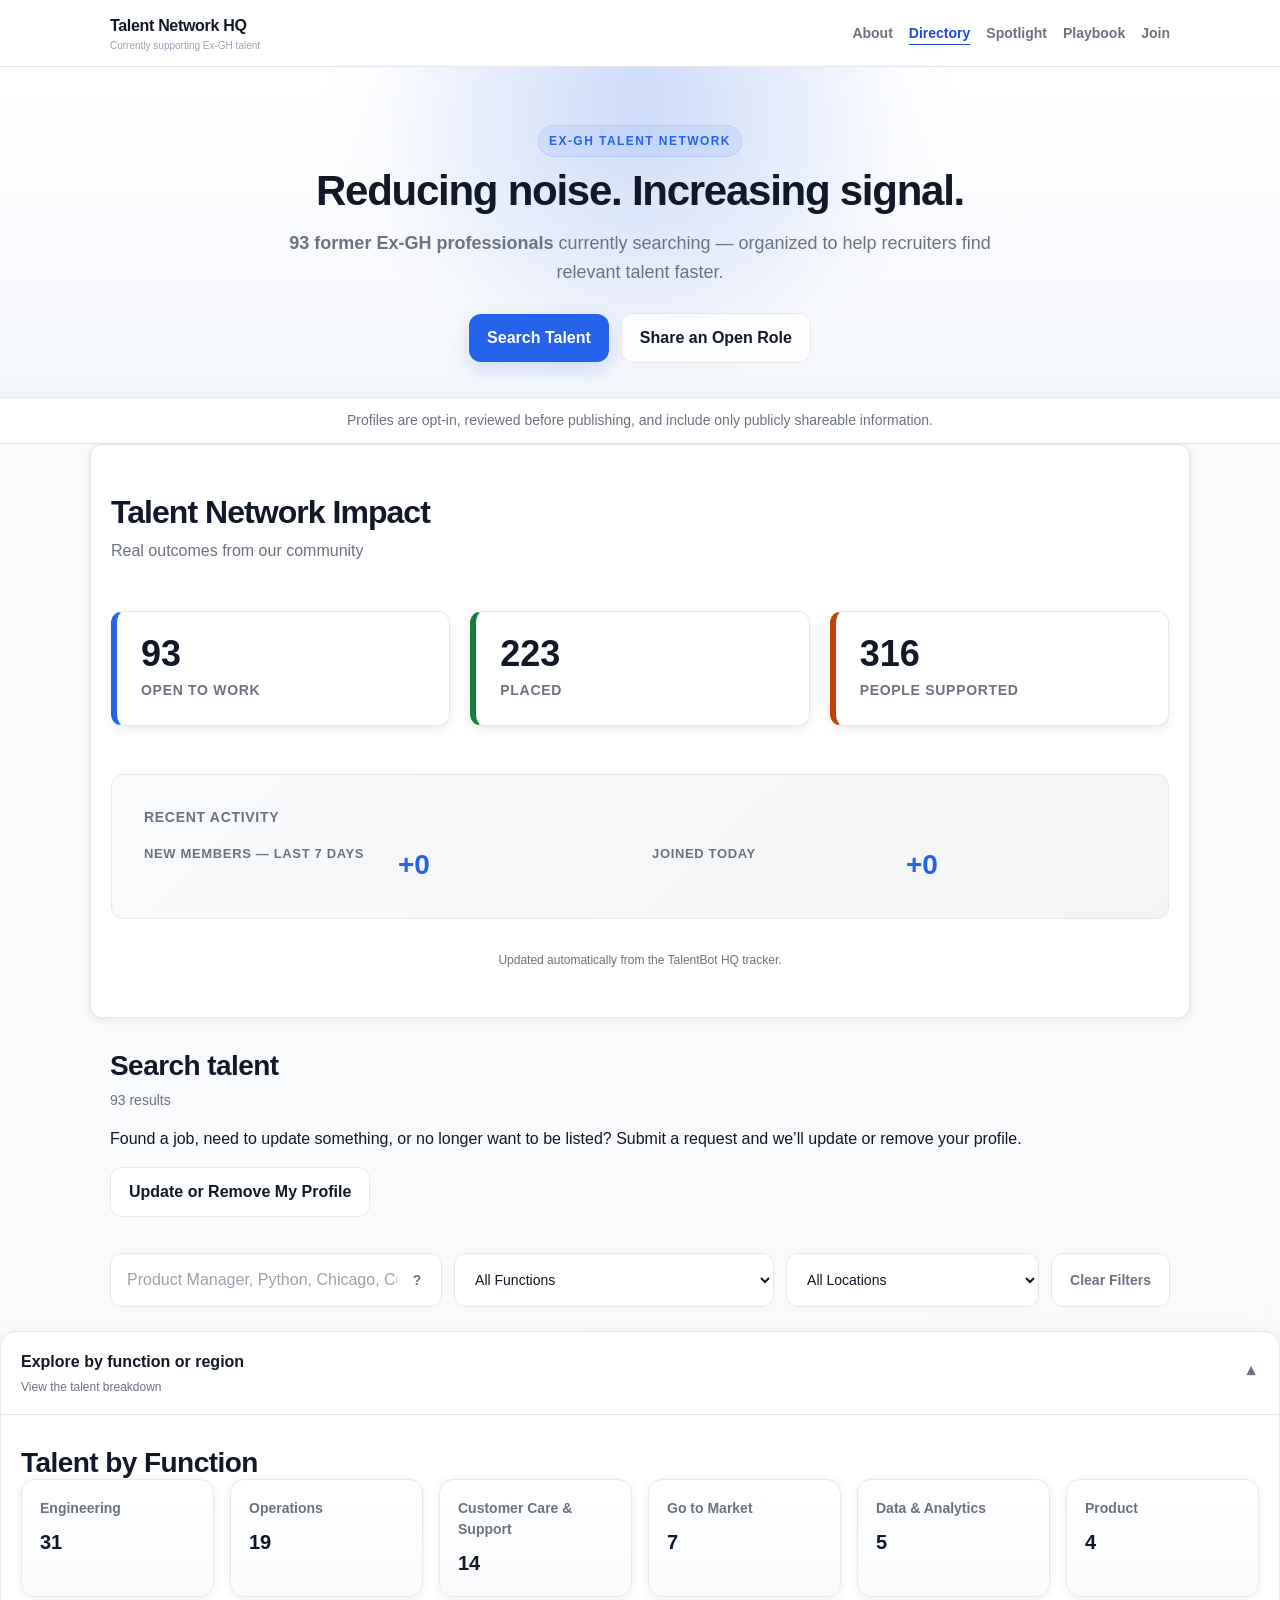
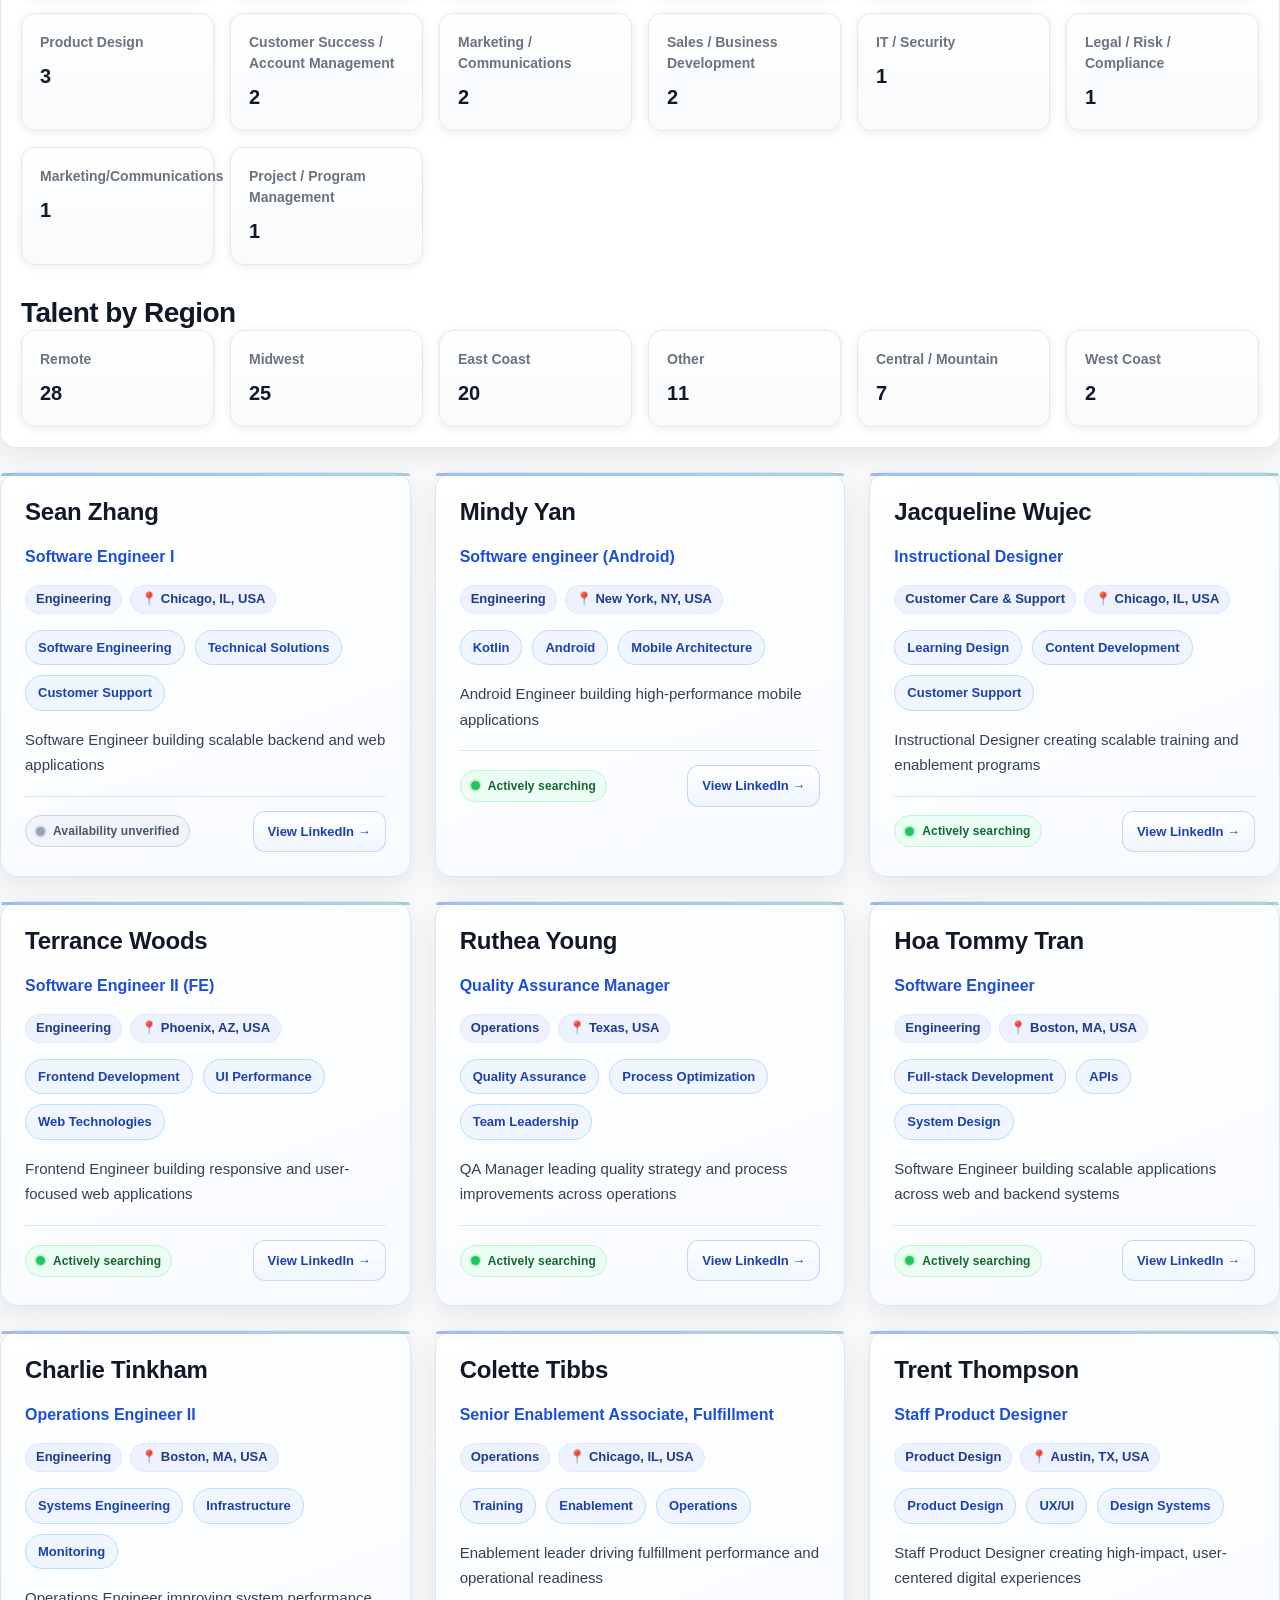
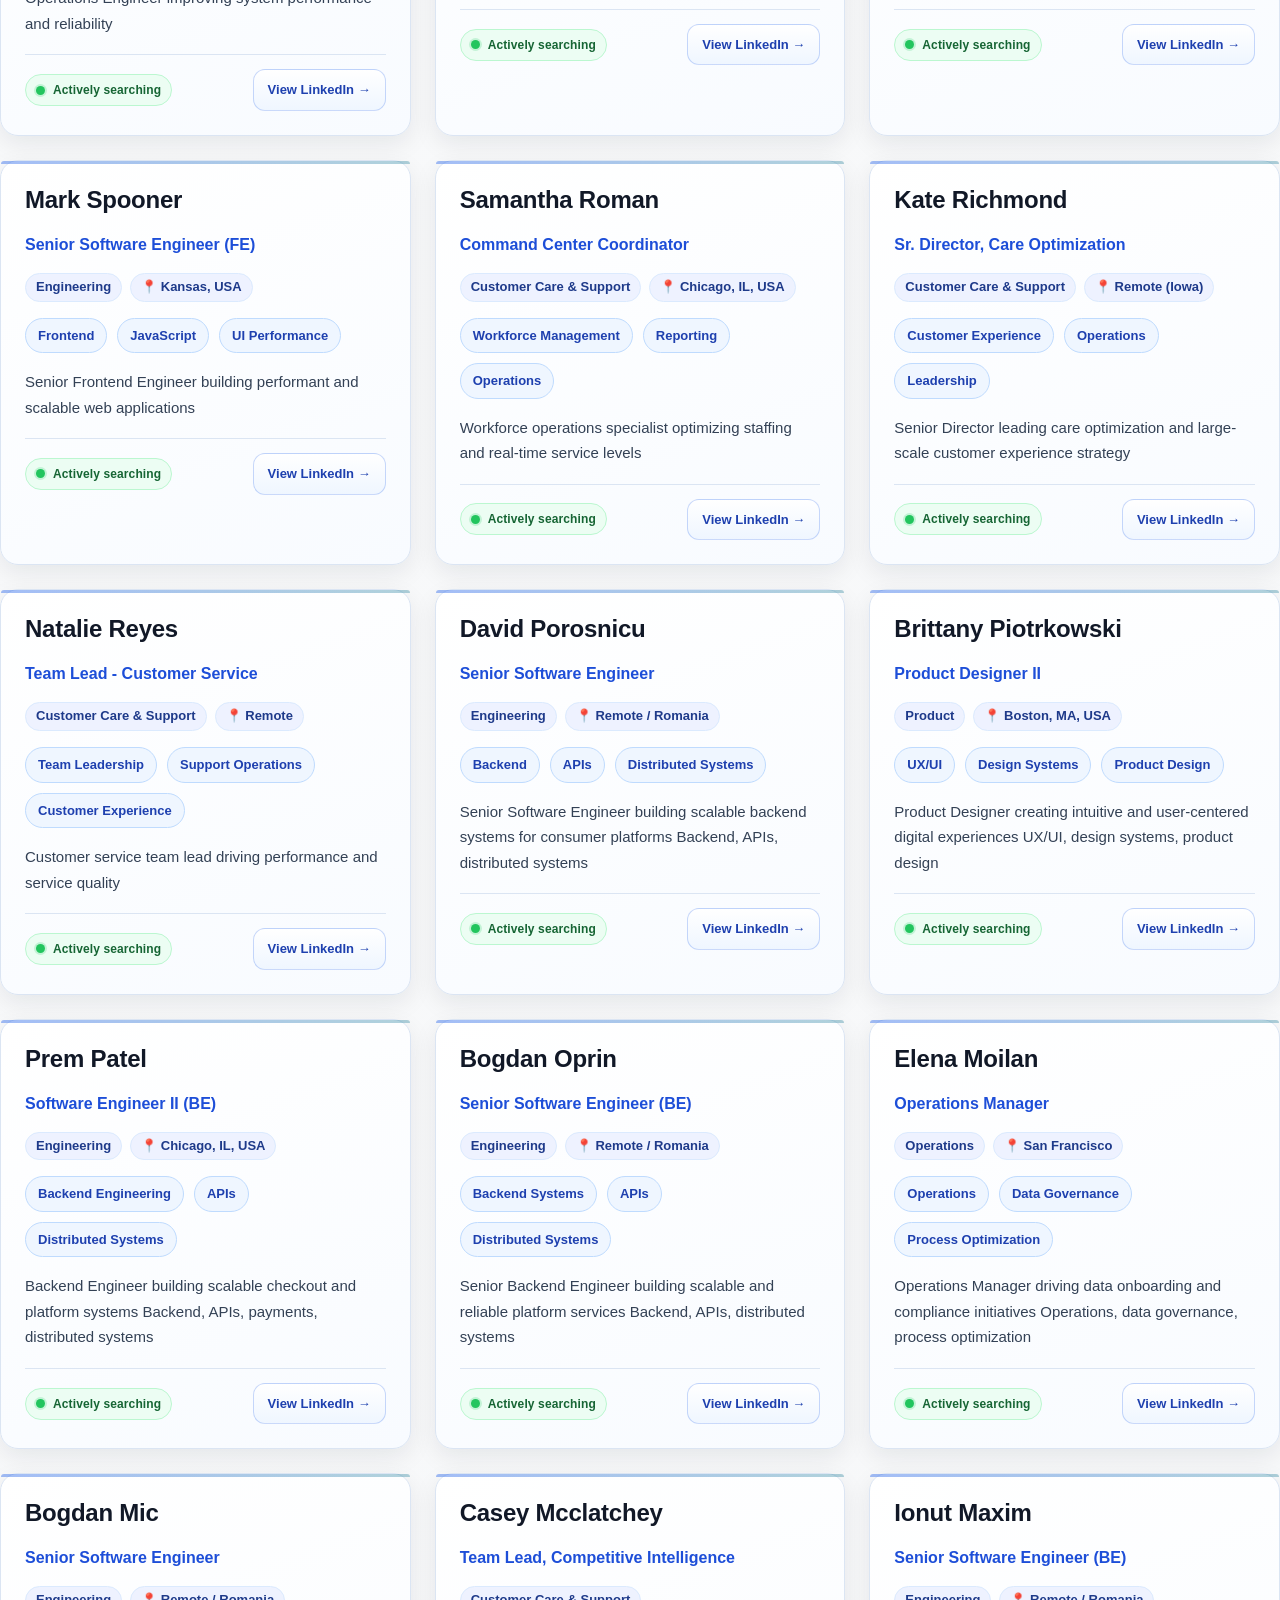
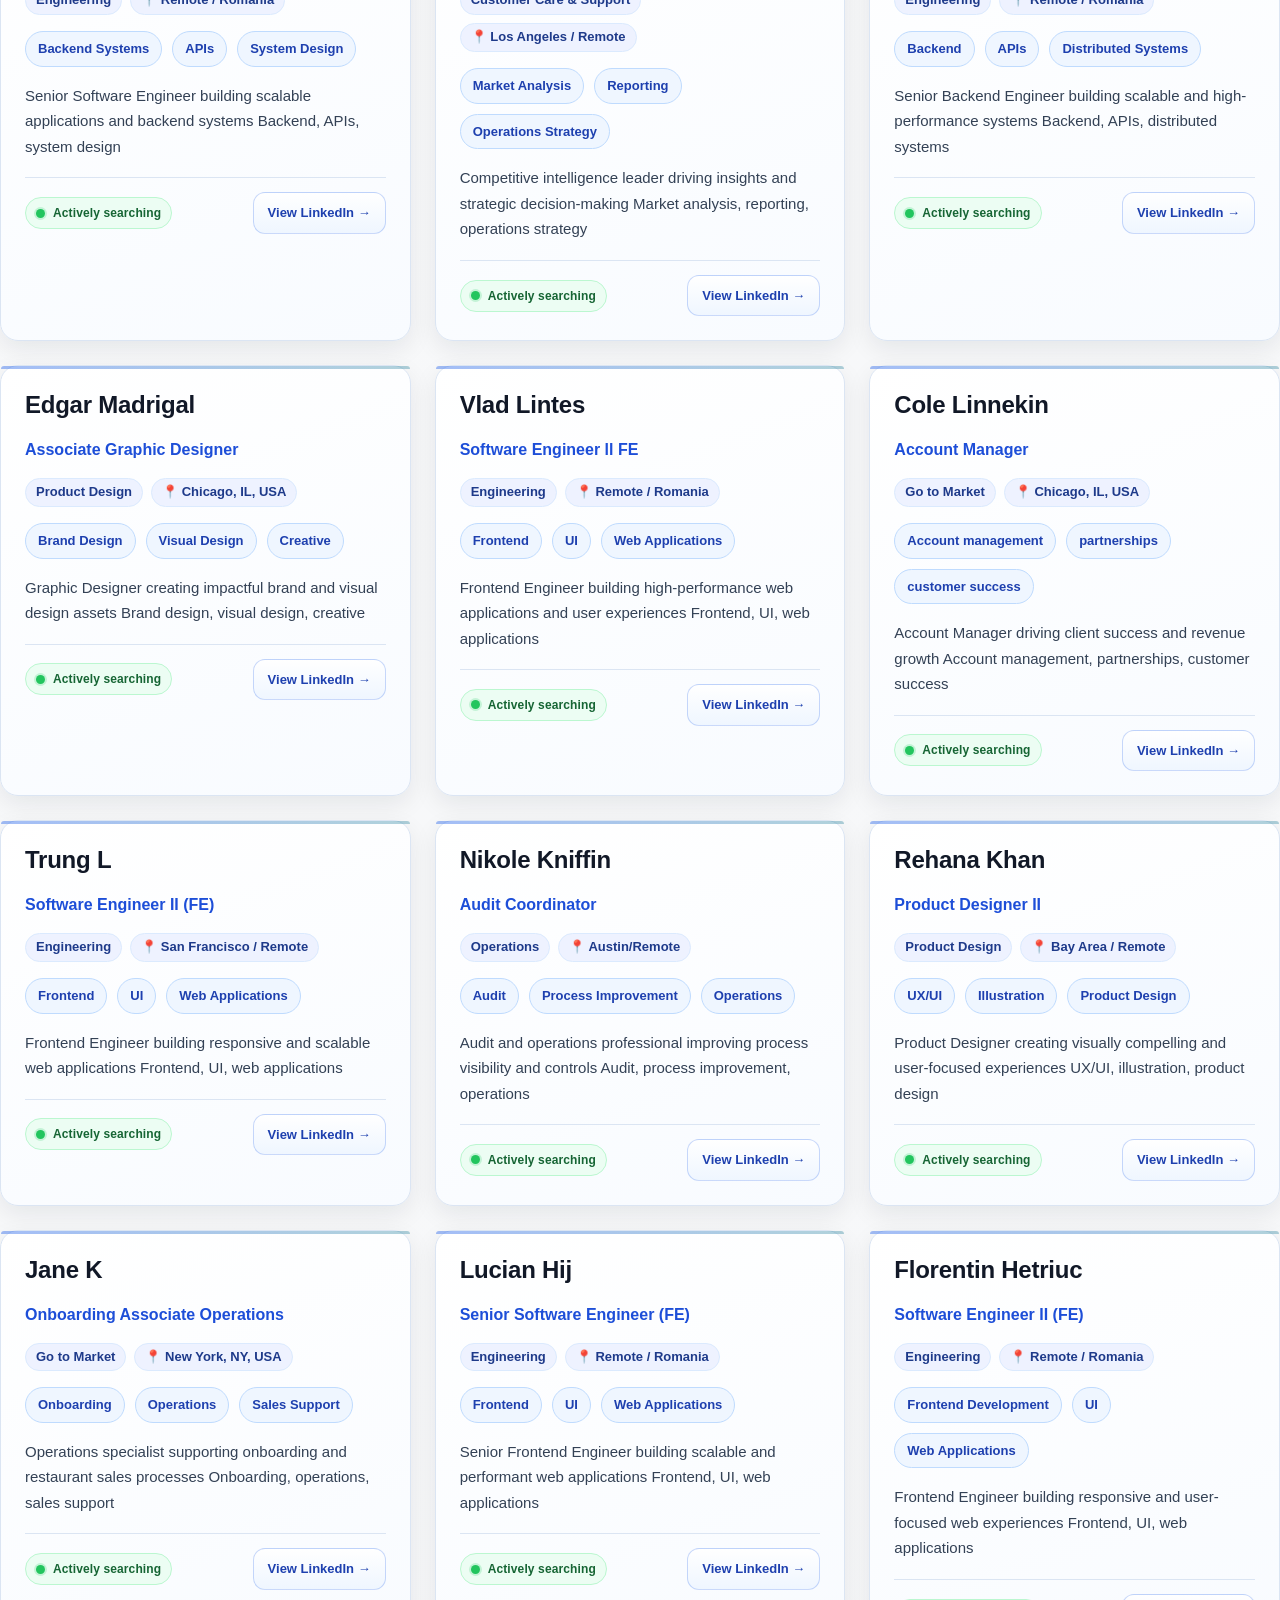
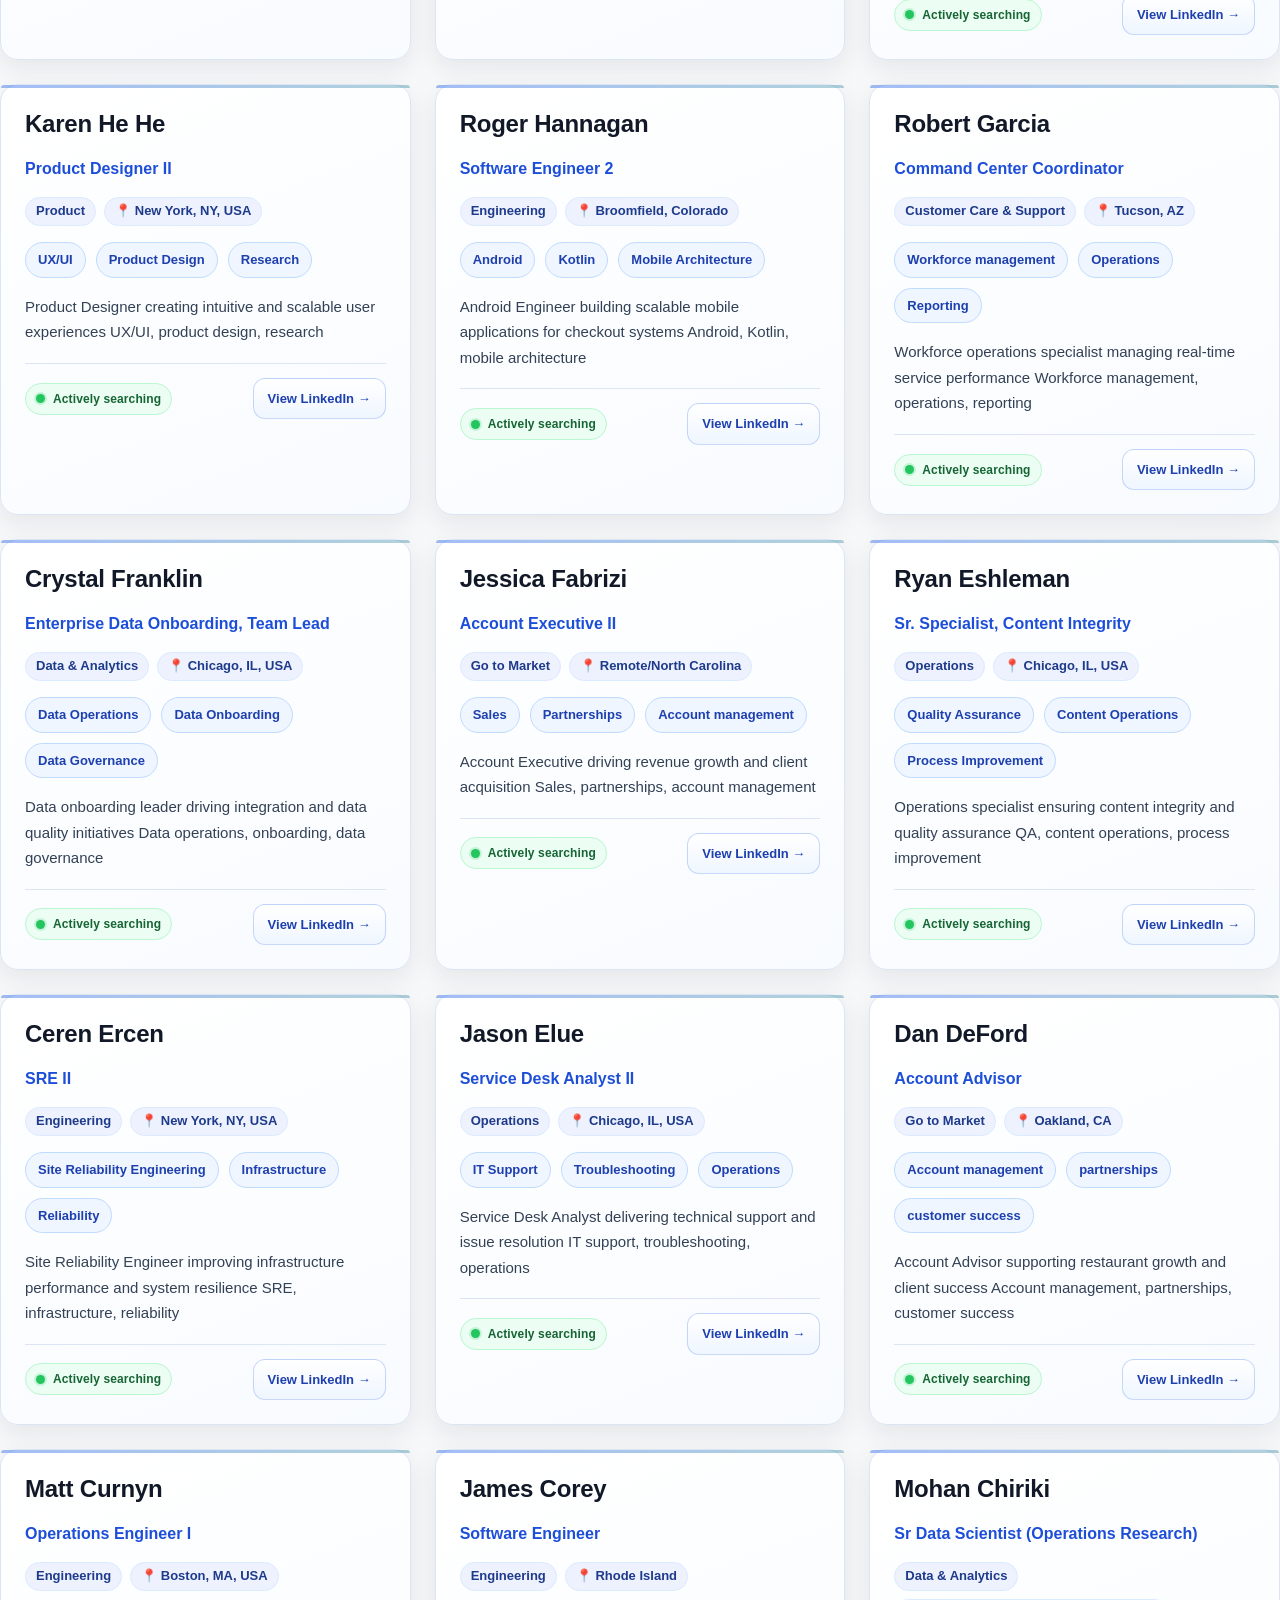
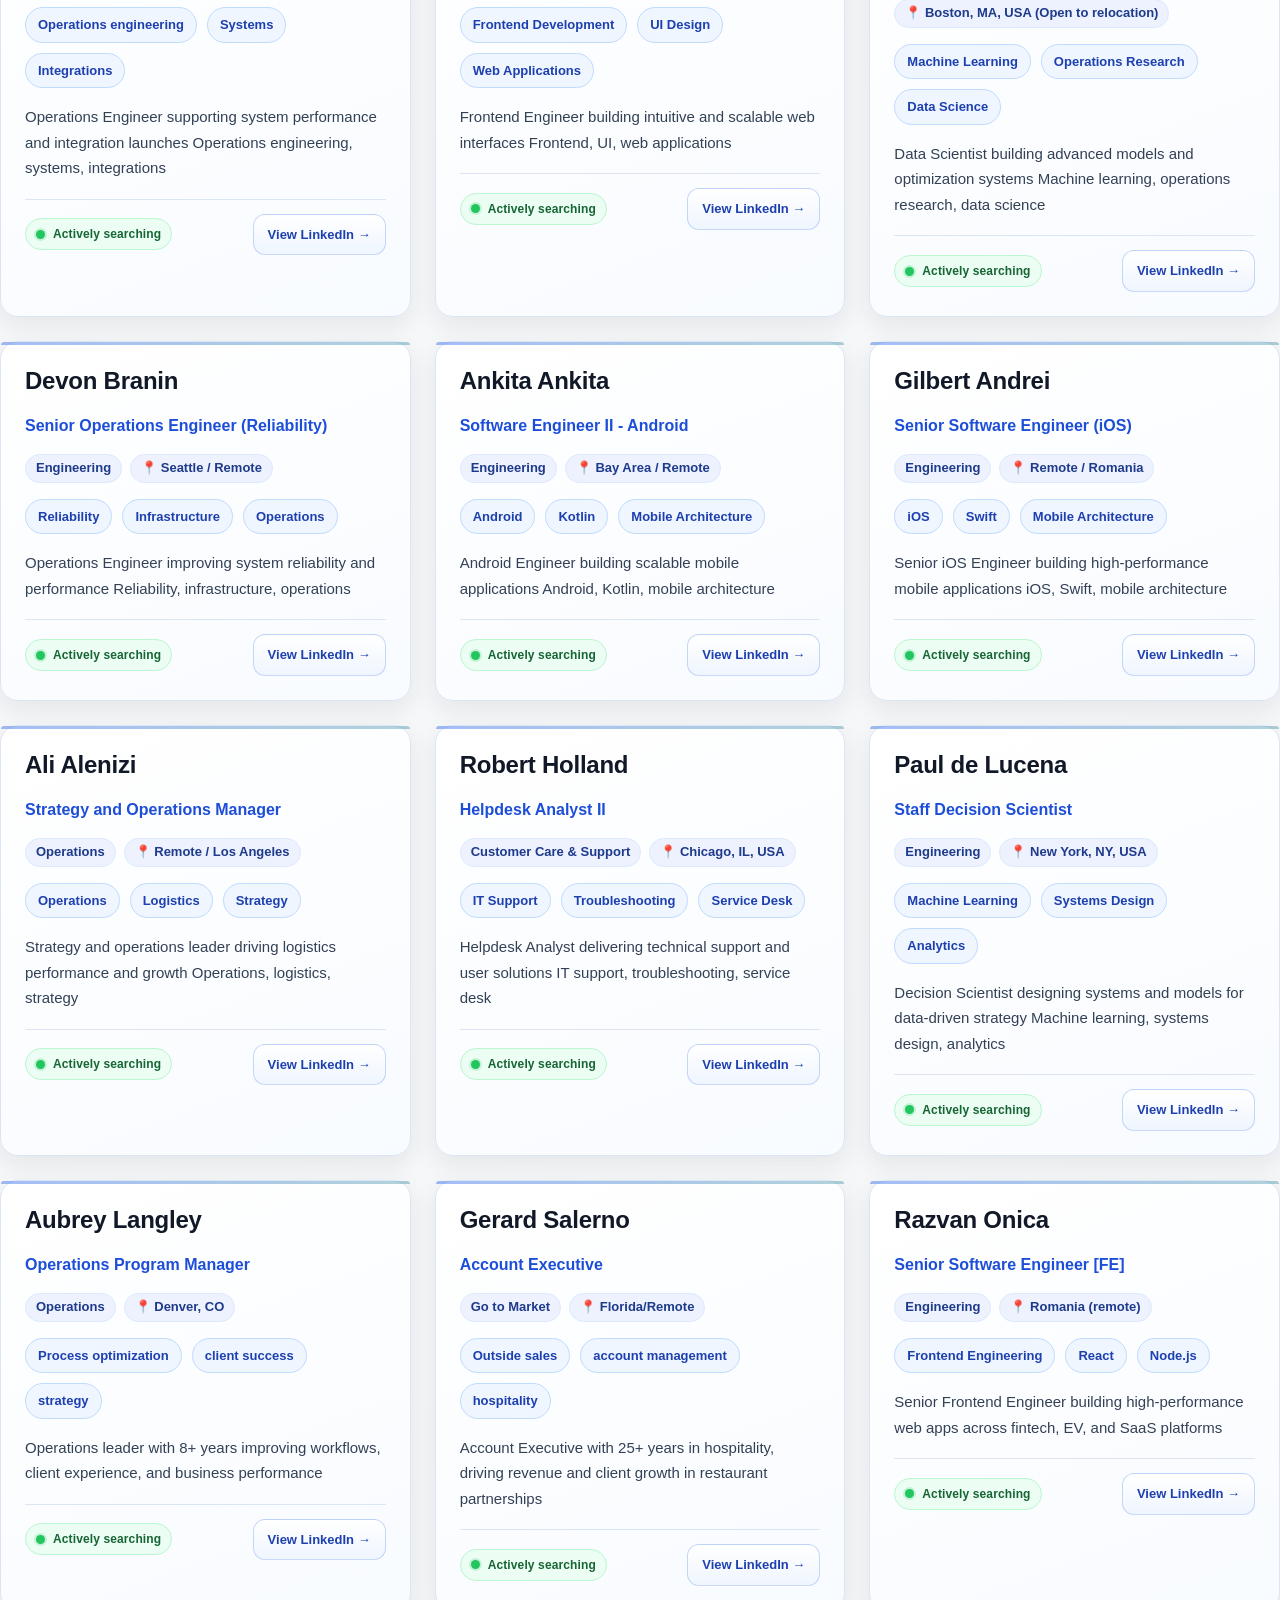
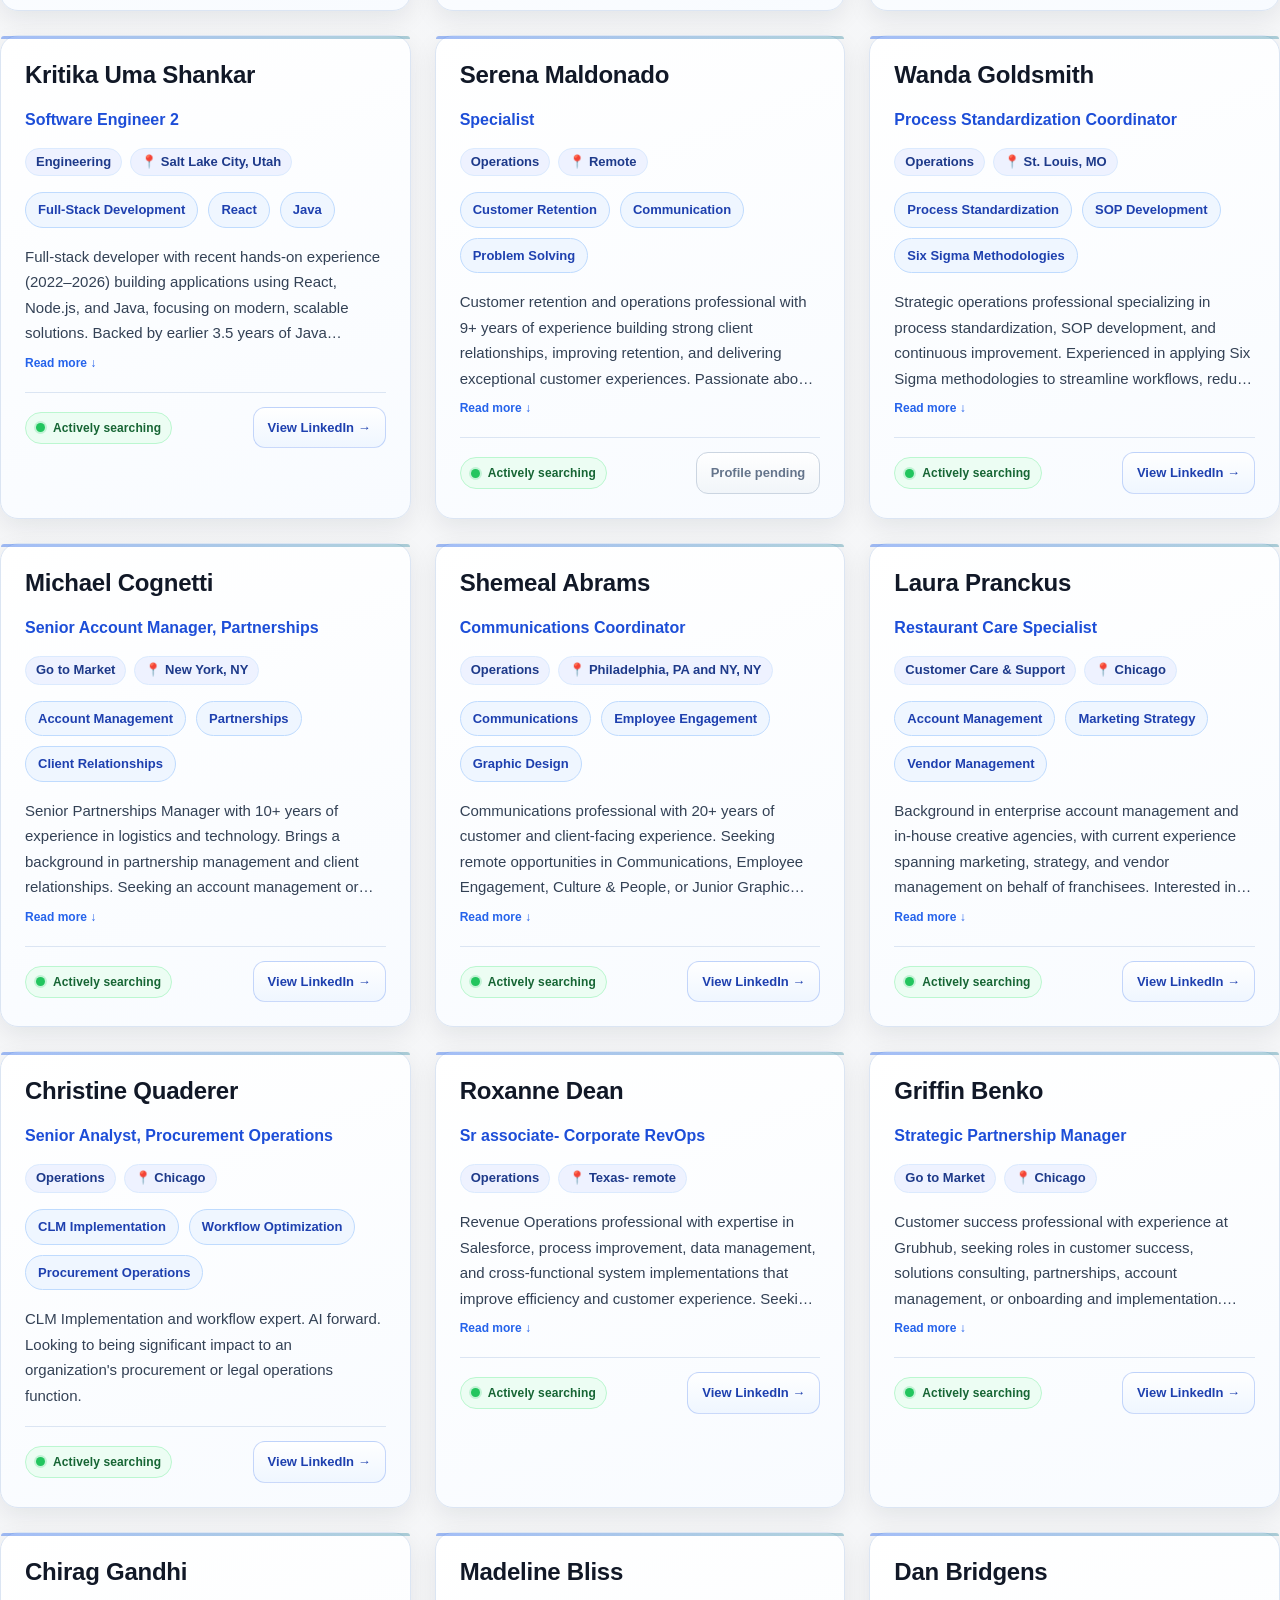
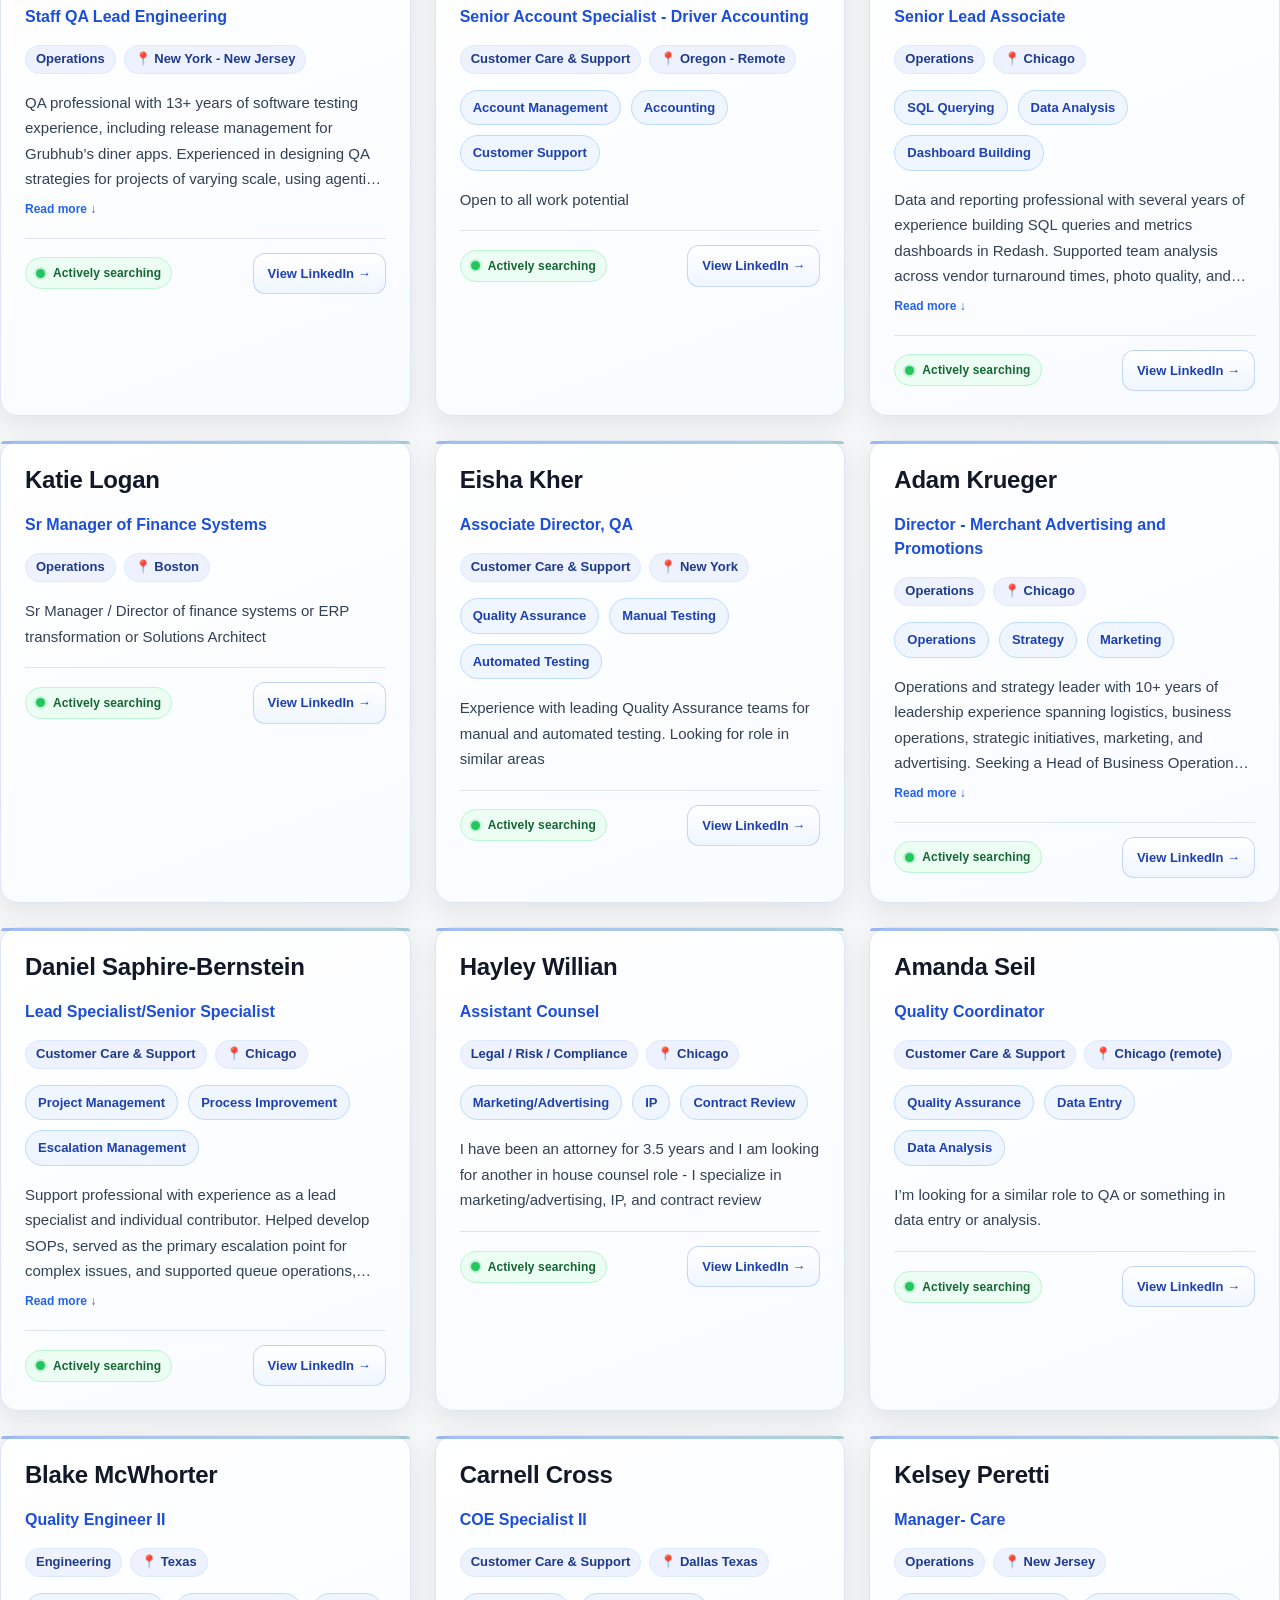
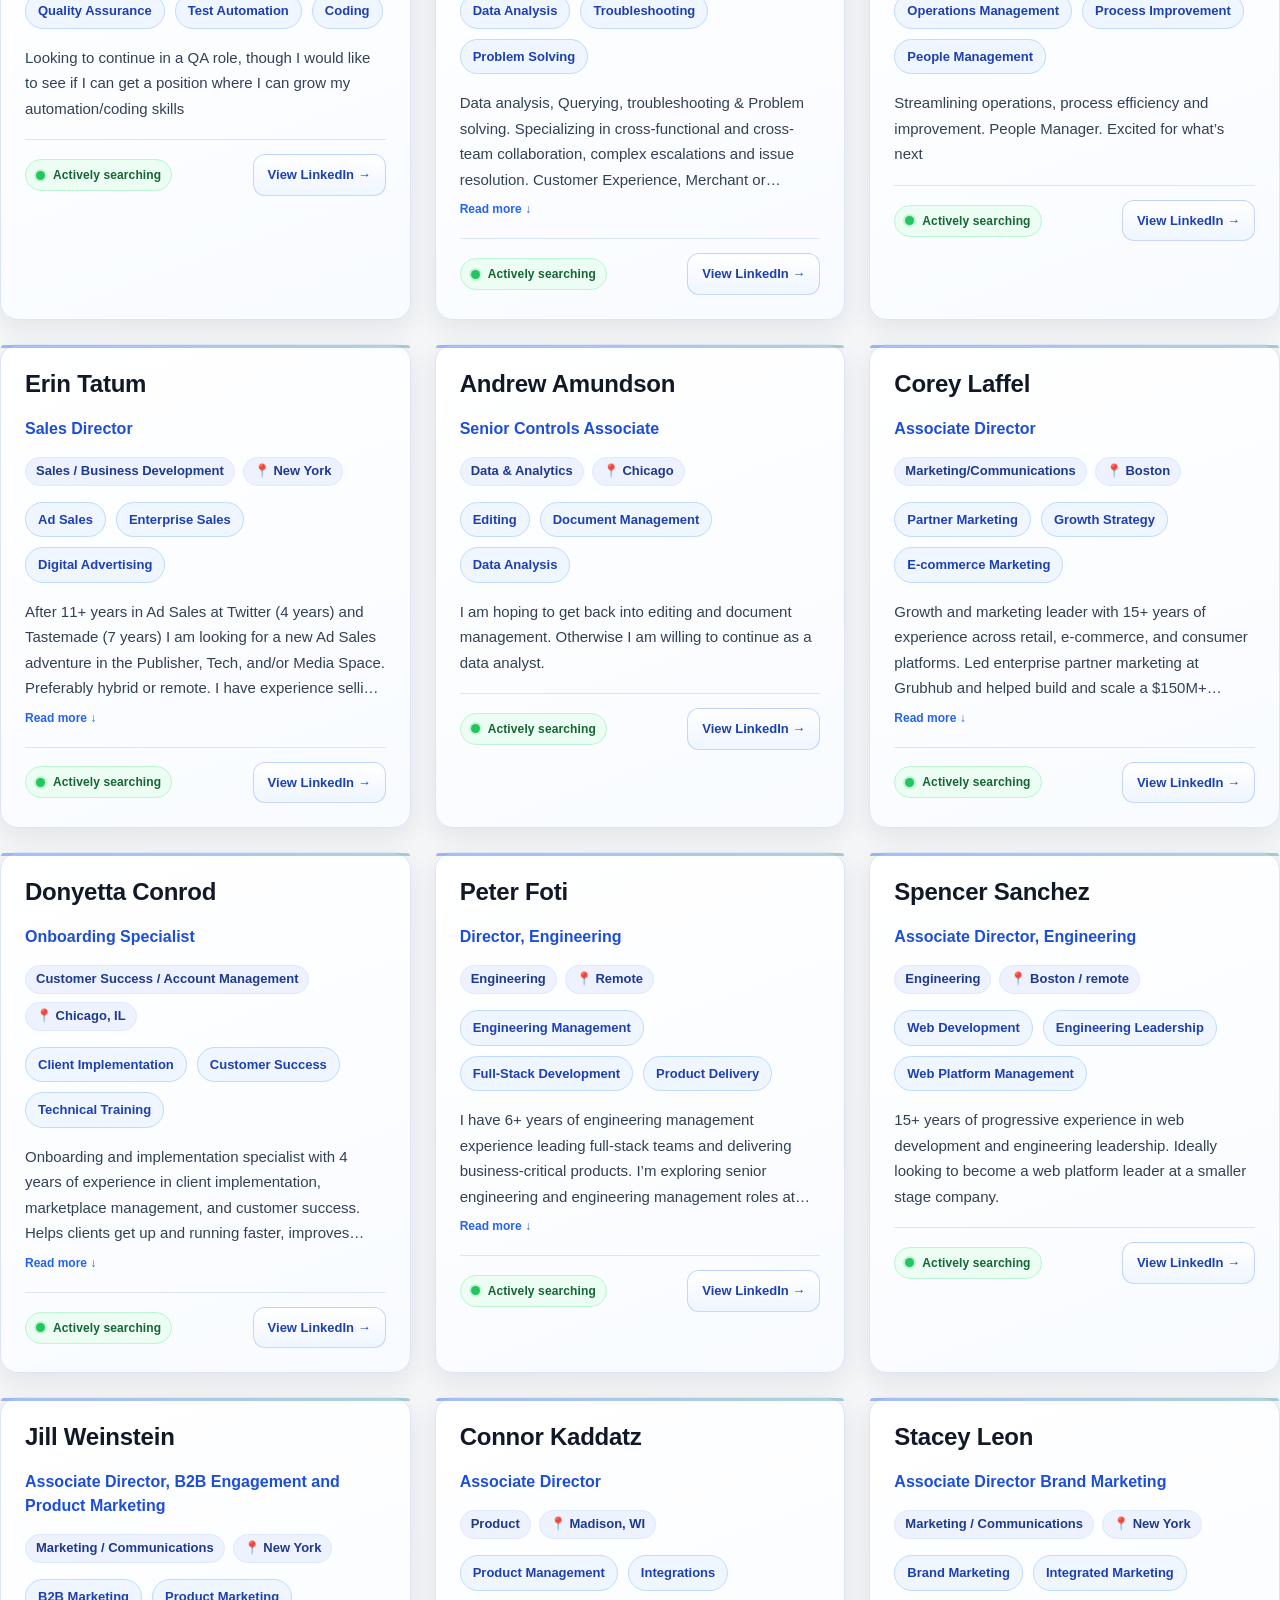
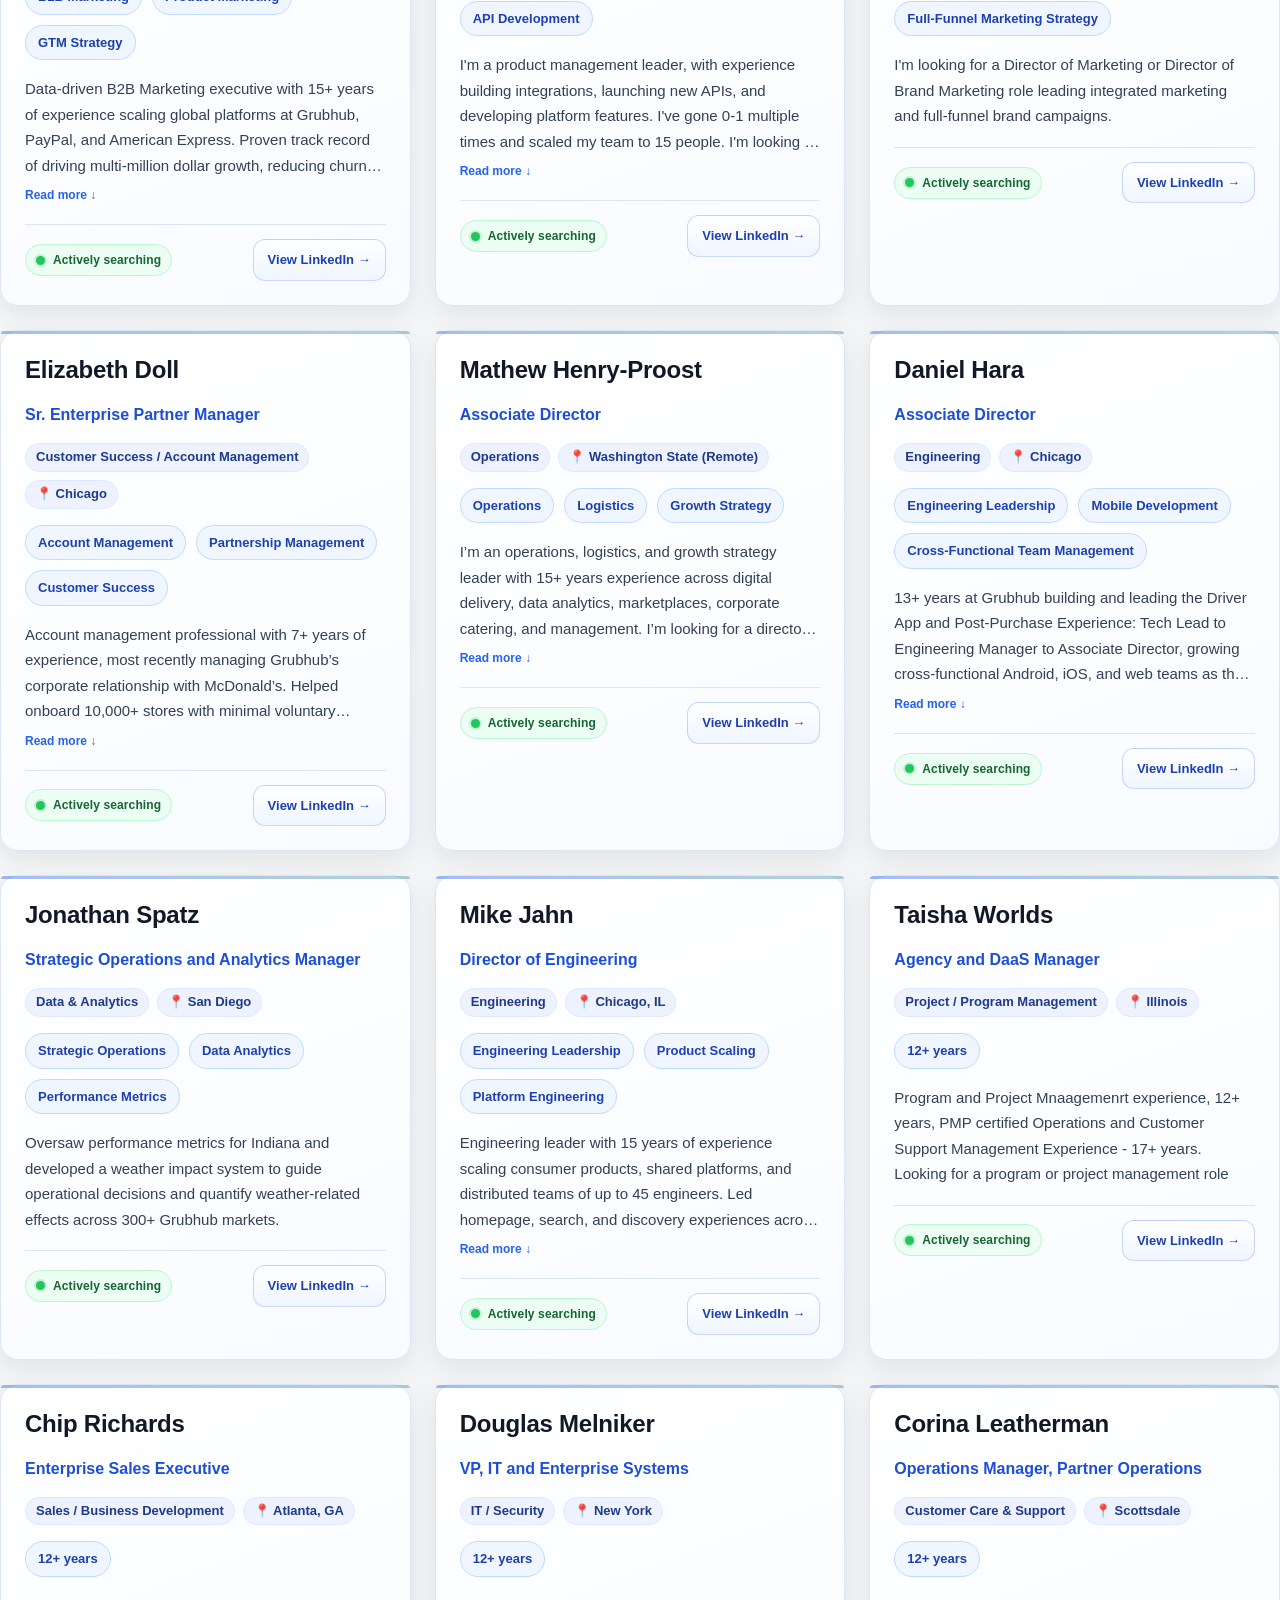
==== index.html @ e2cb3412 "Rename public brand to Talent Network HQ" ====
<!DOCTYPE html>
<html lang="en">
<head>
  <meta charset="UTF-8" />
  <meta name="viewport" content="width=device-width, initial-scale=1.0" />

  <title>Talent Network HQ</title>

  <meta
    name="description"
    content="Search former Ex-GH professionals by role, function, location, and skills."
  />

  <link rel="stylesheet" href="style.css?v=directory-cards-1" />
</head>

<body>

  <!-- =====================
       NAVIGATION
  ====================== -->

  <nav class="site-nav" aria-label="Main navigation">
    <div class="site-nav-inner">
      <div class="nav-brand"><a href="index.html">Talent Network HQ</a><span class="nav-brand-subtext">Currently supporting Ex-GH talent</span></div>
      <div class="nav-links">
        <a href="about.html">About</a>
        <a href="index.html" aria-current="page">Directory</a>
        <a href="resources.html">Spotlight</a>
        <a href="layoff-guide.html">Playbook</a>
        <a href="https://docs.google.com/forms/d/e/1FAIpQLSehawGkkedBDJJCGhzKEy33epkB2GeRQ7sB8x8fQ-Uz_kxgAQ/viewform" target="_blank" rel="noopener noreferrer">Join</a>
      </div>
    </div>
  </nav>


  <!-- =====================
       HERO
  ====================== -->

  <header class="hero">

    <div class="hero-inner">

      <p class="eyebrow">
        Ex-GH Talent Network
      </p>

      <h1>
        Reducing noise. Increasing signal.
      </h1>

      <p class="hero-subtext">
        <strong id="heroTalentCount">Former Grubhub professionals</strong>
        currently searching — organized to help recruiters find relevant talent faster.
      </p>


      <!-- PRIMARY ACTIONS -->

      <div class="hero-actions hero-actions-primary">

        <a
          class="primary-btn"
          href="#directory-section"
        >
          Search Talent
        </a>

        <a
          class="secondary-btn hero-recruiter-btn"
          href="https://docs.google.com/forms/d/e/1FAIpQLSe-eIZp1WChWPYzT8cNPWULgSP6v_pSVkYao0XEzlPqFyXDtA/viewform?usp=header"
          target="_blank"
          rel="noopener noreferrer"
        >
          Share an Open Role
        </a>

      </div>

    </div>

  </header>


  <!-- =====================
       SITE NOTE
  ====================== -->

  <section class="site-note">
    <div class="site-note-inner">

      <p>
        Profiles are opt-in, reviewed before publishing, and include only publicly shareable information.
      </p>

    </div>
  </section>


  <main class="page">


    <!-- =====================
         TALENT NETWORK IMPACT WIDGET
    ====================== -->

    <section
      id="talent-impact-widget"
      class="talent-impact-section"
      aria-label="Talent Network Impact"
      aria-live="polite"
      aria-busy="true"
    ></section>


    <!-- =====================
         DIRECTORY CONTROLS
    ====================== -->

    <section
      class="controls-section"
      id="directory-section"
    >

      <div class="section-header">

        <div class="section-header-left">
          <h2>
            Search talent
          </h2>
          <p
            id="resultsCount"
            class="results-count"
          >
            0 results
          </p>
        </div>

      </div>

      <div class="directory-profile-actions">
        <p>
          Found a job, need to update something, or no longer want to be listed?
          Submit a request and we’ll update or remove your profile.
        </p>
        <a
          class="secondary-btn"
          href="https://docs.google.com/forms/d/e/1FAIpQLSePvYi72JFg37T6nQti-sC3dTTAOES2TLpDUh2nFLg1DwtGHQ/viewform"
          target="_blank"
          rel="noopener noreferrer"
        >
          Update or Remove My Profile
        </a>
      </div>

      <!-- ACTIVE FILTERS BREADCRUMB -->
      <div
        id="filterBreadcrumb"
        class="filter-breadcrumb"
        aria-live="polite"
      ></div>


      <div class="controls">

        <div class="search-wrapper">
          <input
            id="search"
            type="text"
            placeholder="Product Manager, Python, Chicago, Customer Success..."
            aria-label="Search talent directory"
          />
          <button
            class="search-help-btn"
            title="Tips: Search across name, role, function, team, location, and professional skills"
            aria-label="Search tips"
          >
            ?
          </button>
          <div class="search-help-tooltip">
            <strong>Search across:</strong> name, role, function, team, location, and professional skills
          </div>
        </div>


        <select 
          id="functionFilter"
          aria-label="Filter by function"
        >
          <option value="">
            All Functions
          </option>
        </select>


        <select 
          id="locationFilter"
          aria-label="Filter by location"
        >
          <option value="">
            All Locations
          </option>
        </select>

        <button
          id="clearFilters"
          class="clear-btn"
          type="button"
          aria-label="Clear all filters"
        >
          Clear Filters
        </button>

      </div>

    </section>


    <!-- =====================
         OPTIONAL TALENT EXPLORER
    ====================== -->

    <details
      id="talentExplorer"
      class="talent-explorer"
    >
      <summary>
        <span>
          <strong>Explore by function or region</strong>
          <small>View the talent breakdown</small>
        </span>
        <span class="explorer-toggle" aria-hidden="true"></span>
      </summary>

      <div class="talent-explorer-content">
        <section class="dashboard-section">
          <div class="section-header">
            <h3>Talent by Function</h3>
          </div>
          <div id="functionDashboard" class="function-dashboard"></div>
        </section>

        <section class="dashboard-section">
          <div class="section-header">
            <h3>Talent by Region</h3>
          </div>
          <div id="locationDashboard" class="function-dashboard"></div>
        </section>
      </div>
    </details>


    <!-- =====================
         DIRECTORY
    ====================== -->

    <section
      id="directory"
      class="directory-grid"
    ></section>

  </main>

  <footer class="site-footer">
    <div class="site-footer-inner">
      <nav class="site-footer-nav" aria-label="Footer navigation">
        <a href="about.html">About</a>
        <a href="index.html">Directory</a>
        <a href="resources.html">Spotlight</a>
        <a href="layoff-guide.html">Playbook</a>
        <a href="https://docs.google.com/forms/d/e/1FAIpQLSehawGkkedBDJJCGhzKEy33epkB2GeRQ7sB8x8fQ-Uz_kxgAQ/viewform" target="_blank" rel="noopener noreferrer">Join</a>
      </nav>
      <p class="site-footer-note">Talent Network HQ is independently operated. The current Ex-GH cohort is not affiliated with, sponsored by, or endorsed by Grubhub.</p>
    </div>
  </footer>


  <!-- =====================
       JAVASCRIPT
  ====================== -->

  <script src="script.js?v=directory-cards-1"></script>
  <script src="talent-impact.js"></script>

  <script src="analytics-config.js"></script>
  <script src="analytics.js"></script>
</body>
</html>
---- style.css ----
/* =====================
   COLOR SYSTEM
===================== */

:root {
  --primary: #2563eb;
  --primary-hover: #1d4ed8;
  --primary-light: #eff6ff;
  --primary-border: rgba(37, 99, 235, 0.2);

  --background: #f8fafc;
  --background-secondary: #f1f5f9;
  --card: #ffffff;

  --text: #111827;
  --text-muted: #6b7280;
  --text-secondary: #9ca3af;

  --border: #e5e7eb;
  --border-light: #f1f5f9;

  --text-xs: 12px;
  --text-sm: 14px;
  --text-base: 16px;
  --text-lg: 18px;
  --text-xl: 20px;
  --text-2xl: 28px;
  --text-3xl: 42px;

  --space-2: 8px;
  --space-3: 12px;
  --space-4: 16px;
  --space-5: 20px;
  --space-6: 24px;

  --shadow-card: 0 2px 10px rgba(15, 23, 42, 0.08);
  --shadow-card-hover: 0 12px 28px rgba(37, 99, 235, 0.14);
  --focus-ring: 0 0 0 4px rgba(37, 99, 235, 0.14);
}


/* =====================
   GLOBAL
===================== */

* {
  box-sizing: border-box;
}

html {
  scroll-behavior: smooth;
}

body {
  font-family: -apple-system, BlinkMacSystemFont, "Segoe UI", Roboto, Arial, sans-serif;
  margin: 0;
  background: linear-gradient(135deg, #f9fafb 0%, #f3f4f6 100%);
  color: var(--text);
  line-height: 1.5;
}

a {
  color: inherit;
}

button,
input,
select {
  font: inherit;
}

a:focus-visible,
button:focus-visible,
input:focus-visible,
select:focus-visible,
summary:focus-visible {
  outline: none;
  box-shadow: var(--focus-ring);
}

img {
  max-width: 100%;
  display: block;
}

.sr-only {
  position: absolute;
  width: 1px;
  height: 1px;
  padding: 0;
  margin: -1px;
  overflow: hidden;
  clip: rect(0, 0, 0, 0);
  white-space: nowrap;
  border: 0;
}


/* =====================
   NAV
===================== */

.site-nav {
  position: sticky;
  top: 0;
  z-index: 1000;
  background: rgba(255, 255, 255, 0.9);
  backdrop-filter: blur(10px);
  border-bottom: 1px solid var(--border);
}

.site-nav-inner {
  max-width: 1100px;
  margin: 0 auto;
  padding: 14px 20px;
  display: flex;
  align-items: center;
  justify-content: space-between;
  gap: 16px;
}

.nav-brand a {
  text-decoration: none;
  color: var(--text);
  font-weight: 700;
  letter-spacing: -0.02em;
}

.nav-links {
  display: flex;
  align-items: center;
  gap: 16px;
  flex-wrap: wrap;
}

.nav-links a {
  text-decoration: none;
  color: var(--text-muted);
  font-size: 14px;
  font-weight: 600;
  transition:
    color 0.15s ease,
    transform 0.15s ease;
}

.nav-links a:hover {
  color: var(--text);
  transform: translateY(-1px);
}


/* =====================
   HERO
===================== */

.hero {
  position: relative;
  overflow: hidden;

  background:
    radial-gradient(
      circle at top center,
      rgba(37, 99, 235, 0.10) 0%,
      rgba(37, 99, 235, 0) 45%
    ),
    linear-gradient(
      180deg,
      #ffffff 0%,
      #f3f6fb 100%
    );

  padding: 58px 20px 34px;
  border-bottom: 1px solid var(--border);
}

.hero::before {
  content: "";
  position: absolute;
  width: 520px;
  height: 520px;
  top: -220px;
  left: 50%;
  transform: translateX(-50%);

  background:
    radial-gradient(
      circle,
      rgba(37, 99, 235, 0.14) 0%,
      rgba(37, 99, 235, 0) 70%
    );

  pointer-events: none;
}

.hero-inner {
  position: relative;
  z-index: 1;
  max-width: 1100px;
  margin: 0 auto;
  text-align: center;
}

.eyebrow {
  display: inline-block;

  font-size: 12px;
  font-weight: 700;
  letter-spacing: 0.12em;
  text-transform: uppercase;

  color: var(--primary);

  margin: 0 0 12px;
  padding: 6px 10px;

  background: rgba(37, 99, 235, 0.08);
  border: 1px solid rgba(37, 99, 235, 0.12);
  border-radius: 999px;
}

.hero h1 {
  margin: 0 0 0.5rem;

  font-size: 42px;
  line-height: 1.05;
  letter-spacing: -0.03em;

  color: var(--text);
}

.hero-subtext {
  max-width: 760px;
  margin: 16px auto 0;

  font-size: 18px;
  line-height: 1.6;

  color: var(--text-muted);
}


/* =====================
   HERO ACTIONS
===================== */

.hero-actions {
  display: flex;
  justify-content: center;
  align-items: center;
  flex-wrap: wrap;
}

.hero-actions-primary {
  margin-top: 26px;
  gap: 12px;
}

/* =====================
   SITE NOTE
===================== */

.site-note {
  border-bottom: 1px solid var(--border);
  background: #ffffff;
}

.site-note-inner {
  max-width: 1100px;
  margin: 0 auto;
  padding: 12px 20px;
}

.site-note p {
  margin: 0;

  font-size: 14px;
  line-height: 1.5;

  color: var(--text-muted);
  text-align: center;
}


/* =====================
   BUTTONS
===================== */

.primary-btn,
.secondary-btn,
.tertiary-btn {
  display: inline-block;

  padding: 12px 18px;
  border-radius: 12px;

  text-decoration: none;
  font-weight: 600;

  transition:
    transform 0.18s ease,
    box-shadow 0.18s ease,
    background 0.18s ease,
    color 0.18s ease,
    border-color 0.18s ease;
}

.primary-btn {
  background: var(--primary);
  color: white;

  box-shadow:
    0 8px 20px rgba(37, 99, 235, 0.18);
}

.primary-btn:hover {
  background: var(--primary-hover);

  transform: translateY(-2px);

  box-shadow:
    0 12px 26px rgba(37, 99, 235, 0.24);
}

.secondary-btn {
  background: rgba(255, 255, 255, 0.85);

  color: var(--text);

  border: 1px solid var(--border);

  backdrop-filter: blur(6px);
}

.secondary-btn:hover {
  background: #ffffff;

  border-color: #cbd5e1;

  transform: translateY(-2px);

  box-shadow:
    0 8px 18px rgba(15, 23, 42, 0.08);
}

.tertiary-btn {
  background: #f8fafc;

  color: var(--text);

  border: 1px solid var(--border);
}

.tertiary-btn:hover {
  background: #ffffff;

  border-color: #cbd5e1;

  transform: translateY(-2px);

  box-shadow:
    0 8px 18px rgba(15, 23, 42, 0.06);
}

.hero-actions a:focus-visible {
  outline: none;

  box-shadow:
    0 0 0 3px rgba(37, 99, 235, 0.18),
    0 8px 18px rgba(15, 23, 42, 0.08);
}


/* =====================
   PAGE LAYOUT
===================== */

.page {
  width: 100%;
}

.content-page {
  max-width: 900px;
  margin: 0 auto;
  padding: 40px 20px 56px;
}

.content-page h1 {
  margin: 0 0 18px;

  font-size: 40px;
  line-height: 1.05;
  letter-spacing: -0.03em;

  color: var(--text);
}

.content-page h2 {
  margin: 36px 0 14px;

  font-size: 28px;
  line-height: 1.15;
  letter-spacing: -0.02em;

  color: var(--text);
}

.content-page h3 {
  margin: 0 0 12px;

  font-size: 22px;
  line-height: 1.2;

  color: var(--text);
}

.content-page p {
  margin: 0 0 16px;

  font-size: 17px;
  line-height: 1.75;

  color: #374151;
}

.content-page ul {
  margin: 0 0 18px;
  padding-left: 20px;

  color: #374151;
}

.content-page li {
  margin-bottom: 10px;

  line-height: 1.65;
}

.content-page hr {
  border: 0;
  border-top: 1px solid var(--border);

  margin: 28px 0;
}


/* =====================
   SITE FOOTER
===================== */

.site-footer {
  border-top: 1px solid var(--border);
  background: rgba(255, 255, 255, 0.72);
}

.site-footer-inner {
  max-width: 1100px;
  margin: 0 auto;
  padding: 24px 20px 32px;
}

.site-footer-nav {
  display: flex;
  flex-wrap: wrap;
  gap: 10px 18px;
  align-items: center;
}

.site-footer-nav a {
  color: var(--text-muted);
  font-size: 14px;
  font-weight: 600;
  text-decoration: none;
}

.site-footer-nav a:hover {
  color: var(--text);
}

.site-footer-note {
  max-width: 760px;
  margin: 14px 0 0;
  color: var(--text-muted);
  font-size: 14px;
  line-height: 1.6;
}


/* =====================
   STATS
===================== */

.stats-section {
  margin: 20px 0 0;

  display: grid;

  grid-template-columns:
    repeat(auto-fit, minmax(220px, 1fr));

  gap: 16px;
}

.stat-card {
  background: var(--card);

  border-radius: 16px;

  padding: 24px;

  box-shadow:
    0 2px 8px rgba(0, 0, 0, 0.1);

  border: 1px solid var(--border);
}

.stat-card-primary {
  background:
    linear-gradient(
      135deg,
      var(--primary) 0%,
      #1d7de0 100%
    );

  color: white;
}

.stat-number {
  font-size: 34px;
  font-weight: 700;
  line-height: 1;
}

.stat-label {
  margin-top: 8px;

  font-size: 14px;

  color: inherit;

  opacity: 0.92;
}


/* =====================
   SECTIONS
===================== */

.controls-section {
  max-width: 1100px;
  margin: 0 auto;
  padding: 0 20px;
}

.controls-section {
  padding-top: 32px;
}

.dashboard-section {
  margin-top: 32px;
}

.section-header {
  display: flex;

  justify-content: space-between;
  align-items: flex-start;

  gap: var(--space-4);

  flex-wrap: wrap;
}

.section-header-left {
  display: flex;
  flex-direction: column;
  gap: var(--space-2);
}

.section-header h2,
.section-header h3 {
  margin: 0;

  font-size: var(--text-2xl);
  line-height: 1.15;
  letter-spacing: -0.02em;

  color: var(--text);
}

.results-count {
  margin: 0;

  font-size: var(--text-sm);
  font-weight: 500;

  color: var(--text-muted);
}


/* =====================
   CONTROLS
===================== */

.controls {
  display: flex;
  flex-wrap: wrap;
  gap: var(--space-3);
  margin: var(--space-5) 0 0;
}

.search-wrapper {
  position: relative;
  flex: 1 1 320px;
  min-width: 0;
}

#search {
  width: 100%;
  min-height: 52px;
  padding: 14px 44px 14px 16px;

  font-size: var(--text-base);
  color: var(--text);
  border: 1.5px solid var(--border);
  border-radius: 12px;

  background: #ffffff;

  transition:
    border-color 0.18s ease,
    box-shadow 0.18s ease,
    background 0.18s ease;
}

#search:hover {
  border-color: #cbd5e1;
}

#search::placeholder {
  color: var(--text-secondary);
}

#search:focus {
  outline: none;
  border-color: var(--primary);

  box-shadow: var(--focus-ring);
}

.search-help-btn {
  position: absolute;
  right: 10px;
  top: 50%;
  transform: translateY(-50%);

  width: 30px;
  height: 30px;
  padding: 0;

  background: transparent;
  border: none;
  border-radius: 50%;

  cursor: pointer;
  color: var(--text-muted);
  font-size: 14px;
  font-weight: 600;

  transition:
    background 0.15s ease,
    color 0.15s ease;
}

.search-help-btn:hover {
  background: rgba(37, 99, 235, 0.08);
  color: var(--primary);
}

.search-help-btn:focus-visible {
  box-shadow: var(--focus-ring);
}

.search-help-tooltip {
  display: none;

  position: absolute;
  bottom: -60px;
  right: 0;
  z-index: 100;

  width: 240px;
  padding: 10px 12px;

  background: var(--text);
  color: white;
  font-size: 12px;
  line-height: 1.5;
  border-radius: 8px;

  box-shadow:
    0 4px 12px rgba(0, 0, 0, 0.15);
}

.search-help-btn:hover ~ .search-help-tooltip,
.search-help-tooltip:hover {
  display: block;
}

select {
  min-height: 52px;
  padding: 12px 16px;

  font-size: var(--text-sm);
  color: var(--text);
  border: 1.5px solid var(--border);
  border-radius: 12px;

  background: #ffffff;

  cursor: pointer;

  transition:
    border-color 0.18s ease,
    box-shadow 0.18s ease;
}

select:focus {
  outline: none;
  border-color: var(--primary);

  box-shadow: var(--focus-ring);
}

.clear-btn {
  min-height: 52px;
  padding: 12px 18px;

  font-size: var(--text-sm);
  font-weight: 600;
  border: 1.5px solid var(--border);
  border-radius: 12px;

  background: #ffffff;
  color: var(--text-muted);

  cursor: pointer;

  transition:
    background 0.18s ease,
    border-color 0.18s ease,
    color 0.18s ease,
    box-shadow 0.18s ease;
}

.clear-btn:hover:not(:disabled) {
  background: #f3f4f6;
  border-color: #cbd5e1;
  color: var(--text);

  box-shadow:
    0 2px 8px rgba(0, 0, 0, 0.06);
}

.clear-btn:disabled {
  opacity: 0.5;
  cursor: not-allowed;
}

.clear-btn:focus-visible {
  outline: none;
  box-shadow: var(--focus-ring);
}


/* =====================
   FILTER BREADCRUMB
===================== */

.filter-breadcrumb {
  display: flex;
  flex-wrap: wrap;
  gap: 8px;
  margin: 16px 0;

  padding: 0;
}

.filter-chip,
.filter-breadcrumb-item {
  display: inline-flex;
  align-items: center;
  gap: 8px;

  padding: 6px 12px;

  background: var(--primary-light);
  border: 1px solid var(--primary-border);
  border-radius: 999px;

  font-size: var(--text-xs);
  font-weight: 600;
  color: var(--primary);
}

.filter-chip-remove,
.filter-breadcrumb-remove {
  background: none;
  border: none;

  cursor: pointer;
  color: var(--primary);
  font-weight: bold;

  transition:
    opacity 0.15s ease,
    transform 0.15s ease;
}

.filter-chip-remove:hover,
.filter-breadcrumb-remove:hover {
  opacity: 0.7;
  transform: scale(1.1);
}


/* =====================
   TALENT EXPLORER
===================== */

.talent-explorer {
  margin: 24px 0;

  border: 1px solid var(--border);
  border-radius: 16px;

  background: #ffffff;
}

.talent-explorer[open] {
  box-shadow:
    0 8px 24px rgba(15, 23, 42, 0.08);
}

.talent-explorer > summary {
  display: flex;
  justify-content: space-between;
  align-items: center;

  padding: 18px 20px;

  cursor: pointer;
  user-select: none;
  transition:
    background 0.18s ease,
    box-shadow 0.18s ease;
}

.talent-explorer > summary:hover {
  background: var(--background);
}

.talent-explorer > summary span {
  display: flex;
  flex-direction: column;
  gap: 4px;
  text-align: left;
}

.talent-explorer > summary strong {
  font-size: var(--text-base);
  color: var(--text);
}

.talent-explorer > summary small {
  font-size: var(--text-xs);
  color: var(--text-muted);
}

.explorer-toggle {
  width: 20px;
  height: 20px;
  flex-shrink: 0;

  transition:
    transform 0.2s ease;
}

.talent-explorer[open] .explorer-toggle {
  transform: rotate(180deg);
}

.explorer-toggle::after {
  content: "▼";
  color: var(--text-muted);
}

.talent-explorer-content {
  padding: 0 20px 20px;

  border-top: 1px solid var(--border);
}

.function-dashboard {
  display: grid;
  grid-template-columns: repeat(auto-fit, minmax(180px, 1fr));
  gap: var(--space-4);
}

.function-card {
  padding: 18px;
  border: 1px solid var(--border);
  border-radius: 14px;
  background: linear-gradient(180deg, #ffffff 0%, var(--background) 100%);
  box-shadow: var(--shadow-card);
  cursor: pointer;
  transition:
    transform 0.18s ease,
    box-shadow 0.18s ease,
    border-color 0.18s ease;
}

.function-card:hover,
.function-card:focus-visible {
  transform: translateY(-2px);
  border-color: rgba(37, 99, 235, 0.28);
  box-shadow: var(--shadow-card-hover);
}

.function-name {
  font-size: var(--text-sm);
  font-weight: 600;
  color: var(--text-muted);
  margin-bottom: var(--space-2);
}

.function-value {
  font-size: var(--text-xl);
  font-weight: 700;
  color: var(--text);
}


/* =====================
   DIRECTORY GRID
===================== */

.directory-grid {
  display: grid;
  grid-template-columns: 1fr;
  gap: var(--space-4);
  margin: 24px 0 32px;
}

.card,
.person-card {
  display: flex;
  flex-direction: column;
  gap: var(--space-3);

  min-width: 0;
  padding: 20px;

  background: var(--card);
  border: 1px solid var(--border);
  border-radius: 16px;

  box-shadow: var(--shadow-card);

  transition:
    box-shadow 0.18s ease,
    transform 0.18s ease,
    border-color 0.18s ease,
    background 0.18s ease;
}

.card:hover,
.card:focus-within,
.person-card:hover,
.person-card:focus-within {
  transform: translateY(-2px);

  border-color: rgba(37, 99, 235, 0.3);
  background: linear-gradient(180deg, #ffffff 0%, #fbfdff 100%);
  box-shadow: var(--shadow-card-hover);
}

.card h3,
.person-name {
  margin: 0 0 6px;

  font-size: var(--text-lg);
  font-weight: 700;
  line-height: 1.3;
  letter-spacing: -0.01em;

  color: var(--text);
}

.role {
  margin: -2px 0 0;

  font-size: var(--text-sm);
  font-weight: 600;
  line-height: 1.5;

  color: var(--primary);
}

.candidate-context,
.person-detail {
  margin: 0;
  display: flex;
  flex-wrap: wrap;
  gap: 6px;

  font-size: var(--text-sm);
  line-height: 1.6;

  color: var(--text-muted);
}

.person-detail strong {
  color: var(--text);
  font-weight: 600;
}

.skill-tags,
.person-tags {
  display: flex;
  flex-wrap: wrap;
  gap: 8px;

  margin-top: 2px;
  padding-top: var(--space-4);

  border-top: 1px solid var(--border);
}

.skill-tags span,
.person-tag {
  display: inline-block;

  padding: 6px 10px;

  background: var(--primary-light);
  color: var(--primary);

  font-size: var(--text-xs);
  font-weight: 600;
  border-radius: 6px;
  border: 1px solid var(--primary-border);

  white-space: nowrap;
  transition:
    background 0.15s ease,
    border-color 0.15s ease,
    transform 0.15s ease;
}

.skill-tags span:hover,
.person-tag:hover {
  background: rgba(37, 99, 235, 0.12);
  border-color: rgba(37, 99, 235, 0.3);
  transform: translateY(-1px);
}

.description {
  margin: 0;
  font-size: var(--text-sm);
  line-height: 1.7;
  color: #374151;
}

.card-footer {
  margin-top: auto;
  padding-top: var(--space-4);
  border-top: 1px solid var(--border-light);
  display: flex;
  flex-wrap: wrap;
  align-items: center;
  justify-content: space-between;
  gap: var(--space-3);
}

.availability {
  display: inline-flex;
  align-items: center;
  gap: 8px;
  font-size: var(--text-xs);
  font-weight: 600;
  color: var(--text-muted);
}

.availability.active {
  color: #15803d;
}

.availability.unverified {
  color: #92400e;
}

.status-dot {
  width: 8px;
  height: 8px;
  border-radius: 999px;
  background: currentColor;
  flex-shrink: 0;
}

.linkedin {
  display: inline-flex;
  align-items: center;
  gap: 6px;
  padding: 10px 14px;
  border-radius: 10px;
  border: 1px solid var(--border);
  background: #ffffff;
  color: var(--text);
  font-size: var(--text-xs);
  font-weight: 600;
  text-decoration: none;
  transition:
    transform 0.18s ease,
    box-shadow 0.18s ease,
    border-color 0.18s ease,
    color 0.18s ease;
}

.linkedin:hover {
  transform: translateY(-1px);
  color: var(--primary);
  border-color: rgba(37, 99, 235, 0.28);
  box-shadow: 0 8px 18px rgba(37, 99, 235, 0.12);
}

.linkedin.pending {
  color: var(--text-muted);
  background: var(--background);
}

/* =====================
   DIRECTORY CARD REFINEMENTS
===================== */

.directory-grid .card {
  position: relative;
  gap: var(--space-4);
  padding: var(--space-5);
  border: 1px solid #dbe5f3;
  border-radius: 18px;
  background: linear-gradient(160deg, #ffffff 0%, #f8fbff 100%);
  box-shadow: 0 8px 24px rgba(15, 23, 42, 0.08);
}

.directory-grid .card::before {
  content: "";
  position: absolute;
  top: 0;
  left: 0;
  right: 0;
  height: 3px;
  border-radius: 18px 18px 0 0;
  background: linear-gradient(90deg, rgba(37, 99, 235, 0.42), rgba(14, 116, 144, 0.32));
}

.directory-grid .card:hover,
.directory-grid .card:focus-within {
  transform: translateY(-4px);
  border-color: rgba(37, 99, 235, 0.38);
  box-shadow:
    0 16px 34px rgba(37, 99, 235, 0.18),
    var(--focus-ring);
}

.directory-grid .card h3 {
  font-size: 20px;
  font-weight: 800;
  line-height: 1.25;
}

.directory-grid .role {
  margin: -4px 0 0;
  font-size: 16px;
  font-weight: 700;
  color: #1d4ed8;
}

.directory-grid .candidate-context {
  gap: 8px;
}

.directory-grid .candidate-context span {
  display: inline-flex;
  align-items: center;
  padding: 5px 10px;
  border-radius: 999px;
  border: 1px solid #dbeafe;
  background: #eef2ff;
  color: #1e3a8a;
  font-size: 13px;
  font-weight: 600;
  line-height: 1.3;
}

.directory-grid .candidate-context span[aria-hidden="true"] {
  display: none;
}

.directory-grid .skill-tags {
  margin-top: 0;
  padding-top: 0;
  border-top: none;
  gap: 10px;
}

.directory-grid .skill-tags span {
  padding: 7px 12px;
  border-radius: 999px;
  border: 1px solid #bfdbfe;
  background: #eff6ff;
  color: #1e40af;
  font-size: 13px;
  font-weight: 700;
}

.directory-grid .skill-tags span:hover,
.directory-grid .skill-tags span:focus-visible {
  background: #dbeafe;
  border-color: #93c5fd;
  transform: translateY(-1px);
  box-shadow: 0 0 0 3px rgba(37, 99, 235, 0.16);
}

.directory-grid .description {
  font-size: 15px;
  line-height: 1.7;
  color: #334155;
}

.directory-grid .card-footer {
  margin-top: 2px;
  padding-top: 14px;
  border-top: 1px solid #dbe5f3;
  gap: 10px;
}

.directory-grid .availability {
  padding: 6px 10px;
  border-radius: 999px;
  border: 1px solid #e2e8f0;
  background: #f8fafc;
  font-size: var(--text-xs);
  font-weight: 700;
  letter-spacing: 0.01em;
}

.directory-grid .availability.active {
  color: #166534;
  border-color: #bbf7d0;
  background: #ecfdf3;
}

.directory-grid .availability.unverified {
  color: #475569;
  border-color: #cbd5e1;
  background: #f1f5f9;
}

.directory-grid .status-dot {
  width: 9px;
  height: 9px;
}

.directory-grid .availability.active .status-dot {
  background: #22c55e;
  box-shadow: 0 0 0 2px rgba(34, 197, 94, 0.2);
}

.directory-grid .availability.unverified .status-dot {
  background: #94a3b8;
  box-shadow: 0 0 0 2px rgba(148, 163, 184, 0.25);
}

.directory-grid .linkedin {
  padding: 10px 14px;
  border-radius: 12px;
  border: 1px solid rgba(37, 99, 235, 0.24);
  background: linear-gradient(180deg, #ffffff 0%, #eff6ff 100%);
  color: #1e40af;
  font-size: 13px;
  font-weight: 700;
}

.directory-grid .linkedin:hover,
.directory-grid .linkedin:focus-visible {
  color: #1d4ed8;
  border-color: rgba(37, 99, 235, 0.42);
  box-shadow: 0 10px 22px rgba(37, 99, 235, 0.2);
}

.directory-grid .linkedin.pending {
  color: #64748b;
  border-color: #cbd5e1;
  background: linear-gradient(180deg, #ffffff 0%, #f1f5f9 100%);
}

.empty-state {
  grid-column: 1 / -1;
  padding: 28px 24px;
  border: 1px dashed #cbd5e1;
  border-radius: 16px;
  background: rgba(255, 255, 255, 0.88);
  text-align: center;
  box-shadow: var(--shadow-card);
}

.empty-state strong {
  display: block;
  margin-bottom: var(--space-2);
  font-size: var(--text-lg);
}

.empty-state p {
  margin: 0;
  color: var(--text-muted);
  line-height: 1.6;
}

.empty-state-link {
  color: var(--primary);
  font-weight: 600;
}


/* =====================
   TALENT IMPACT WIDGET
===================== */

.talent-impact-widget {
  margin: 32px 0;
  padding: 0;
}

.talent-impact-container {
  max-width: 1100px;
  margin: 0 auto;
  padding: 3rem 20px;

  background: #ffffff;
  border: 1px solid var(--border);
  border-radius: 12px;

  box-shadow:
    0 2px 8px rgba(0, 0, 0, 0.08);
}

.impact-headline {
  margin: 0 0 0.5rem;

  font-size: 2rem;
  font-weight: 700;
  line-height: 1.2;
  letter-spacing: -0.03em;

  color: var(--text);
}

.impact-tagline {
  margin: 0 0 3rem;

  font-size: 16px;
  color: var(--text-muted);
}

.impact-metrics {
  display: grid;

  grid-template-columns:
    repeat(auto-fit, minmax(200px, 1fr));

  gap: 20px;

  margin-bottom: 3rem;
}

.impact-metric {
  padding: 24px;

  background: #ffffff;
  border: 1px solid var(--border);
  border-left: 6px solid var(--primary);
  border-radius: 12px;

  box-shadow:
    0 4px 12px rgba(0, 0, 0, 0.08);

  transition:
    box-shadow 0.18s ease,
    transform 0.18s ease;
}

.impact-metric:hover {
  transform: translateY(-2px);

  box-shadow:
    0 6px 16px rgba(37, 99, 235, 0.12);
}

.impact-metric.placed {
  border-left-color: #15803d;
}

.impact-metric.people-tracked {
  border-left-color: #c2410c;
}

.impact-number {
  font-size: 36px;
  font-weight: 700;
  line-height: 1;

  color: var(--text);

  margin-bottom: 8px;
}

.impact-label {
  font-size: 14px;
  font-weight: 600;
  color: var(--text-muted);

  text-transform: uppercase;
  letter-spacing: 0.05em;
}

.impact-activity-strip {
  padding: 2rem;

  background: linear-gradient(135deg, #f9fafb 0%, #f3f4f6 100%);
  border: 1px solid var(--border);
  border-radius: 12px;

  margin-bottom: 2rem;
}

.activity-title {
  font-size: 14px;
  font-weight: 700;
  text-transform: uppercase;
  letter-spacing: 0.05em;

  color: var(--text-muted);

  margin-bottom: 1rem;
}

.activity-items {
  display: grid;

  grid-template-columns:
    repeat(auto-fit, minmax(160px, 1fr));

  gap: 24px;

  margin: 0;
  padding: 0;
}

.activity-label {
  font-size: 13px;
  font-weight: 600;
  color: var(--text-muted);

  margin-bottom: 6px;

  text-transform: uppercase;
  letter-spacing: 0.05em;
}

.activity-value {
  font-size: 28px;
  font-weight: 700;

  color: var(--primary);

  margin: 0;
}

.impact-footer {
  margin: 0;

  font-size: 12px;
  color: var(--text-muted);

  text-align: center;
}

.impact-loading,
.impact-error {
  text-align: center;
  padding: 20px;
}

.impact-loading {
  color: var(--text-muted);
  font-size: 14px;
}

.impact-error {
  color: #dc2626;
}

.impact-error p {
  margin: 8px 0;
}

.impact-error strong {
  color: #991b1b;
}

/* =====================
   ABOUT PAGE
===================== */

.about-stats-grid {
  display: grid;
  grid-template-columns: repeat(auto-fit, minmax(180px, 1fr));
  gap: 16px;
  margin-top: 24px;
}

.about-stats-grid.placement-tracker-grid {
  grid-template-columns: minmax(0, 360px);
}

.metric-definition-box {
  margin-top: 24px;
  padding: 20px;
  background: #f8fafc;
  border: 1px solid var(--border);
  border-radius: 12px;
}

.metric-definition-box p:last-child,
.metric-definition-box ul:last-child {
  margin-bottom: 0;
}


/* =====================
   DESTINATION COMPANY CHART
===================== */

.company-chart {
  display: flex;
  flex-direction: column;
  gap: 14px;
  margin-top: 28px;
}

.company-bar-row {
  display: grid;
  grid-template-columns: minmax(110px, 180px) minmax(0, 1fr) 36px;
  align-items: center;
  gap: 14px;
}

.company-name {
  font-size: 15px;
  font-weight: 600;
  color: var(--text);
}

.bar-container {
  width: 100%;
  height: 16px;
  overflow: hidden;
  background: #e5e7eb;
  border-radius: 999px;
}

.bar {
  height: 100%;
  min-width: 3px;
  background: linear-gradient(
    90deg,
    var(--primary) 0%,
    #60a5fa 100%
  );
  border-radius: 999px;
}

.company-count {
  font-size: 15px;
  font-weight: 700;
  color: var(--text);
  text-align: right;
}

@media (max-width: 640px) {
  .content-page {
    padding: 32px 20px 48px;
  }

  .content-page h1 {
    font-size: 34px;
  }

  .about-stats-grid {
    grid-template-columns: 1fr 1fr;
  }

  .company-bar-row {
    grid-template-columns: 92px minmax(0, 1fr) 28px;
    gap: 10px;
  }

  .company-name,
  .company-count {
    font-size: 14px;
  }

  .bar-container {
    height: 14px;
  }
}

@media (max-width: 640px) {
  :root {
    --text-base: 15px;
    --text-lg: 16px;
    --text-xl: 18px;
    --text-2xl: 24px;
    --text-3xl: 36px;
  }

  .site-nav-inner,
  .site-note-inner,
  .controls-section {
    padding-left: 16px;
    padding-right: 16px;
  }

  .hero {
    padding: 48px 16px 28px;
  }

  .hero h1 {
    font-size: var(--text-3xl);
  }

  .hero-subtext {
    font-size: var(--text-base);
  }

  .section-header h2,
  .section-header h3 {
    font-size: var(--text-2xl);
  }

  .controls {
    flex-direction: column;
    gap: 10px;
  }

  .search-wrapper,
  select,
  .clear-btn {
    width: 100%;
  }

  .talent-explorer > summary {
    padding: 14px 16px;
  }

  .talent-explorer > summary strong {
    font-size: 15px;
  }

  .talent-explorer > summary small {
    font-size: 12px;
  }

  .talent-explorer-content {
    padding: 0 16px 16px;
  }

  .function-dashboard {
    grid-template-columns: 1fr;
  }

  .card,
  .person-card,
  .talent-impact-container {
    padding: 16px;
  }

  .card-footer {
    align-items: stretch;
  }

  .linkedin {
    justify-content: center;
    width: 100%;
  }

  .directory-grid .card {
    padding: 20px;
    gap: var(--space-4);
  }

  .impact-headline {
    font-size: 28px;
  }

  .impact-tagline {
    font-size: var(--text-sm);
    margin-bottom: 2rem;
  }
}

@media (min-width: 641px) and (max-width: 1024px) {
  .controls {
    gap: 10px;
  }

  .search-wrapper {
    flex-basis: 100%;
  }

  select,
  .clear-btn {
    flex: 1 1 0;
  }

  .directory-grid {
    grid-template-columns: repeat(2, minmax(0, 1fr));
    gap: 18px;
  }

  .directory-grid .card {
    padding: 22px;
  }

  .directory-grid .card h3 {
    font-size: 22px;
  }

  .directory-grid .role {
    font-size: 17px;
  }

  .directory-grid .card-footer {
    align-items: center;
  }

  .directory-grid .linkedin {
    width: auto;
  }
}

@media (min-width: 1025px) {
  .directory-grid {
    grid-template-columns: repeat(3, minmax(0, 1fr));
    gap: 24px;
  }

  .directory-grid .card {
    padding: 24px;
  }

  .directory-grid .card h3 {
    font-size: 24px;
  }
}

/* Shared navigation and Layoff Guide entry point. */
.site-nav .nav-links a[aria-current="page"] { color: var(--primary-hover); text-decoration: underline; text-underline-offset: 6px; }
.guide-callout { max-width: 1060px; margin: 24px auto; padding: 24px; display: flex; align-items: center; justify-content: space-between; gap: 20px; background: #eff6ff; border: 1px solid #bfdbfe; border-radius: 16px; }
.guide-callout h2 { margin: 0 0 8px; font-size: 24px; line-height: 1.2; }
.guide-callout p { margin: 0; color: #334155; font-size: 16px; line-height: 1.6; }
.guide-callout .primary-btn { flex-shrink: 0; }
@media (max-width: 640px) {
  .site-nav .site-nav-inner {
    flex-direction: column;
    align-items: flex-start;
    gap: 7px;
    padding-top: 10px;
    padding-bottom: 10px;
  }

  .site-nav .nav-links {
    max-width: 100%;
    flex-wrap: wrap;
    gap: 8px 14px;
  }

  .site-nav .nav-links a {
    padding: 3px 0;
  }

  .guide-callout { flex-direction: column; align-items: flex-start; margin: 20px 16px; padding: 20px; }
  .content-page .guide-callout { margin: 20px 0; }
  .site-footer-inner { padding: 20px 20px 28px; }
  .site-footer-note { font-size: 13px; }
}


.nav-brand {
  display: flex;
  flex-direction: column;
  align-items: flex-start;
}

.nav-brand-subtext {
  margin-top: 2px;
  font-size: 10px;
  line-height: 1.2;
  font-weight: 500;
  color: #94a3b8;
  white-space: nowrap;
}


/* =====================
   ABOUT REDESIGN V1
===================== */

.about-page {
  background:
    radial-gradient(circle at top center, rgba(37, 99, 235, 0.06), transparent 36rem),
    linear-gradient(180deg, #f8fafc 0%, #f3f6fb 100%);
}

.about-shell {
  max-width: 1100px;
  margin: 0 auto;
  padding: 42px 20px 64px;
}

.about-hero-card,
.about-panel,
.about-impact-panel,
.about-company-panel,
.about-action-card,
.about-independence-panel {
  border: 1px solid #dbe5f3;
  background: rgba(255, 255, 255, 0.94);
  border-radius: 20px;
  box-shadow: 0 10px 28px rgba(15, 23, 42, 0.06);
}

.about-hero-card {
  padding: 44px;
  background:
    radial-gradient(circle at top right, rgba(37, 99, 235, 0.10), transparent 42%),
    #ffffff;
}

.about-kicker,
.about-section-kicker {
  margin: 0 0 10px;
  color: var(--primary);
  font-size: 12px;
  font-weight: 800;
  letter-spacing: 0.11em;
  text-transform: uppercase;
}

.about-hero-card h1 {
  margin: 0;
  font-size: clamp(38px, 6vw, 58px);
  line-height: 1.02;
  letter-spacing: -0.045em;
}

.about-lead {
  max-width: 820px;
  margin: 18px 0 0;
  color: #475569;
  font-size: 19px;
  line-height: 1.75;
}

.about-overview-grid,
.about-audience-grid {
  display: grid;
  grid-template-columns: repeat(2, minmax(0, 1fr));
  gap: 20px;
  margin-top: 20px;
}

.about-panel,
.about-action-card,
.about-independence-panel {
  padding: 28px;
}

.about-panel h2,
.about-impact-panel h2,
.about-company-panel h2,
.about-action-card h3,
.about-independence-panel h2 {
  margin: 0 0 12px;
  color: var(--text);
  letter-spacing: -0.025em;
}

.about-panel h2,
.about-impact-panel h2,
.about-company-panel h2,
.about-independence-panel h2 {
  font-size: 28px;
}

.about-action-card h3 {
  font-size: 24px;
}

.about-panel p,
.about-action-card p,
.about-independence-panel p {
  color: #475569;
  line-height: 1.7;
}

.about-emphasis {
  margin-bottom: 0;
  color: #1d4ed8 !important;
  font-weight: 800;
}

.about-check-list {
  margin: 0;
  padding: 0;
  list-style: none;
}

.about-check-list li {
  position: relative;
  padding: 9px 0 9px 28px;
  color: #334155;
  line-height: 1.55;
}

.about-check-list li::before {
  content: "✓";
  position: absolute;
  left: 0;
  top: 9px;
  color: #2563eb;
  font-weight: 900;
}

.about-impact-panel,
.about-company-panel {
  margin-top: 20px;
  padding: 30px;
}

.about-section-heading {
  display: flex;
  justify-content: space-between;
  align-items: flex-end;
  gap: 20px;
  margin-bottom: 22px;
}

.about-section-heading > p {
  max-width: 460px;
  margin: 0;
  color: #64748b;
  font-size: 13px;
  line-height: 1.6;
  text-align: right;
}

.about-impact-grid {
  display: grid;
  grid-template-columns: repeat(4, minmax(0, 1fr));
  gap: 14px;
}

.about-impact-card {
  padding: 22px 18px;
  border: 1px solid #dbeafe;
  border-radius: 16px;
  background: linear-gradient(180deg, #ffffff 0%, #f8fbff 100%);
  text-align: center;
}

.about-impact-number {
  display: block;
  color: #1d4ed8;
  font-size: 36px;
  font-weight: 800;
  line-height: 1;
  letter-spacing: -0.035em;
}

.about-impact-label {
  display: block;
  margin-top: 9px;
  color: #64748b;
  font-size: 12px;
  font-weight: 800;
  letter-spacing: 0.045em;
  text-transform: uppercase;
}

.about-company-chart {
  display: grid;
  grid-template-columns: repeat(2, minmax(0, 1fr));
  gap: 13px 28px;
}

.about-company-row {
  display: grid;
  grid-template-columns: minmax(95px, 145px) minmax(0, 1fr) 30px;
  align-items: center;
  gap: 10px;
}

.about-company-name,
.about-company-count {
  color: #334155;
  font-size: 13px;
  font-weight: 700;
}

.about-company-name {
  overflow: hidden;
  text-overflow: ellipsis;
  white-space: nowrap;
}

.about-company-count {
  text-align: right;
}

.about-company-bar-track {
  height: 10px;
  overflow: hidden;
  background: #e2e8f0;
  border-radius: 999px;
}

.about-company-bar {
  height: 100%;
  min-width: 3px;
  border-radius: inherit;
  background: linear-gradient(90deg, #2563eb 0%, #60a5fa 100%);
}

.about-audience-section {
  margin-top: 20px;
}

.about-action-card {
  display: flex;
  flex-direction: column;
}

.about-action-buttons {
  display: flex;
  flex-wrap: wrap;
  gap: 10px;
  margin-top: auto;
  padding-top: 12px;
}

.about-independence-panel {
  margin-top: 20px;
  background: #f8fafc;
  box-shadow: none;
}

.about-independence-panel p:last-child {
  margin-bottom: 0;
}

.about-data-error {
  grid-column: 1 / -1;
  margin: 0;
  padding: 16px;
  color: #64748b;
  text-align: center;
}

@media (max-width: 800px) {
  .about-overview-grid,
  .about-audience-grid,
  .about-company-chart {
    grid-template-columns: 1fr;
  }

  .about-impact-grid {
    grid-template-columns: repeat(2, minmax(0, 1fr));
  }

  .about-section-heading {
    align-items: flex-start;
    flex-direction: column;
  }

  .about-section-heading > p {
    max-width: none;
    text-align: left;
  }
}

@media (max-width: 640px) {
  .about-shell {
    padding: 24px 16px 44px;
  }

  .about-hero-card,
  .about-panel,
  .about-impact-panel,
  .about-company-panel,
  .about-action-card,
  .about-independence-panel {
    border-radius: 16px;
  }

  .about-hero-card {
    padding: 28px 22px;
  }

  .about-lead {
    font-size: 16px;
    line-height: 1.7;
  }

  .about-panel,
  .about-action-card,
  .about-independence-panel,
  .about-impact-panel,
  .about-company-panel {
    padding: 22px;
  }

  .about-panel h2,
  .about-impact-panel h2,
  .about-company-panel h2,
  .about-independence-panel h2 {
    font-size: 24px;
  }

  .about-impact-grid {
    gap: 10px;
  }

  .about-impact-card {
    padding: 18px 10px;
  }

  .about-impact-number {
    font-size: 30px;
  }

  .about-impact-label {
    font-size: 10px;
  }

  .about-company-row {
    grid-template-columns: 90px minmax(0, 1fr) 26px;
  }

  .about-action-buttons {
    flex-direction: column;
  }

  .about-action-buttons .primary-btn,
  .about-action-buttons .secondary-btn {
    width: 100%;
    text-align: center;
  }
}


/* =====================
   DIRECTORY CARD READABILITY
===================== */

.description-wrap {
  min-width: 0;
}

.directory-grid .description {
  display: -webkit-box;
  overflow: hidden;
  -webkit-box-orient: vertical;
  -webkit-line-clamp: 4;
}

.directory-grid .card.expanded .description {
  display: block;
  overflow: visible;
  -webkit-line-clamp: unset;
}

.description-toggle {
  appearance: none;
  margin: 8px 0 0;
  padding: 0;
  border: 0;
  background: transparent;
  color: var(--primary);
  font: inherit;
  font-size: var(--text-xs);
  font-weight: 700;
  cursor: pointer;
}

.description-toggle:hover {
  text-decoration: underline;
  text-underline-offset: 3px;
}

.description-toggle:focus-visible {
  outline: 3px solid rgba(37, 99, 235, 0.22);
  outline-offset: 3px;
  border-radius: 4px;
}

@media (max-width: 640px) {
  .directory-grid .role {
    font-size: 15px;
    line-height: 1.4;
  }

  .directory-grid .candidate-context {
    font-size: 13px;
    line-height: 1.45;
  }

  .directory-grid .skill-tags {
    gap: 6px;
    padding-top: 10px;
  }

  .directory-grid .skill-tags span {
    padding: 4px 8px;
    font-size: 11px;
    line-height: 1.25;
    white-space: normal;
  }

  .directory-grid .description {
    font-size: 14px;
    line-height: 1.6;
  }
}
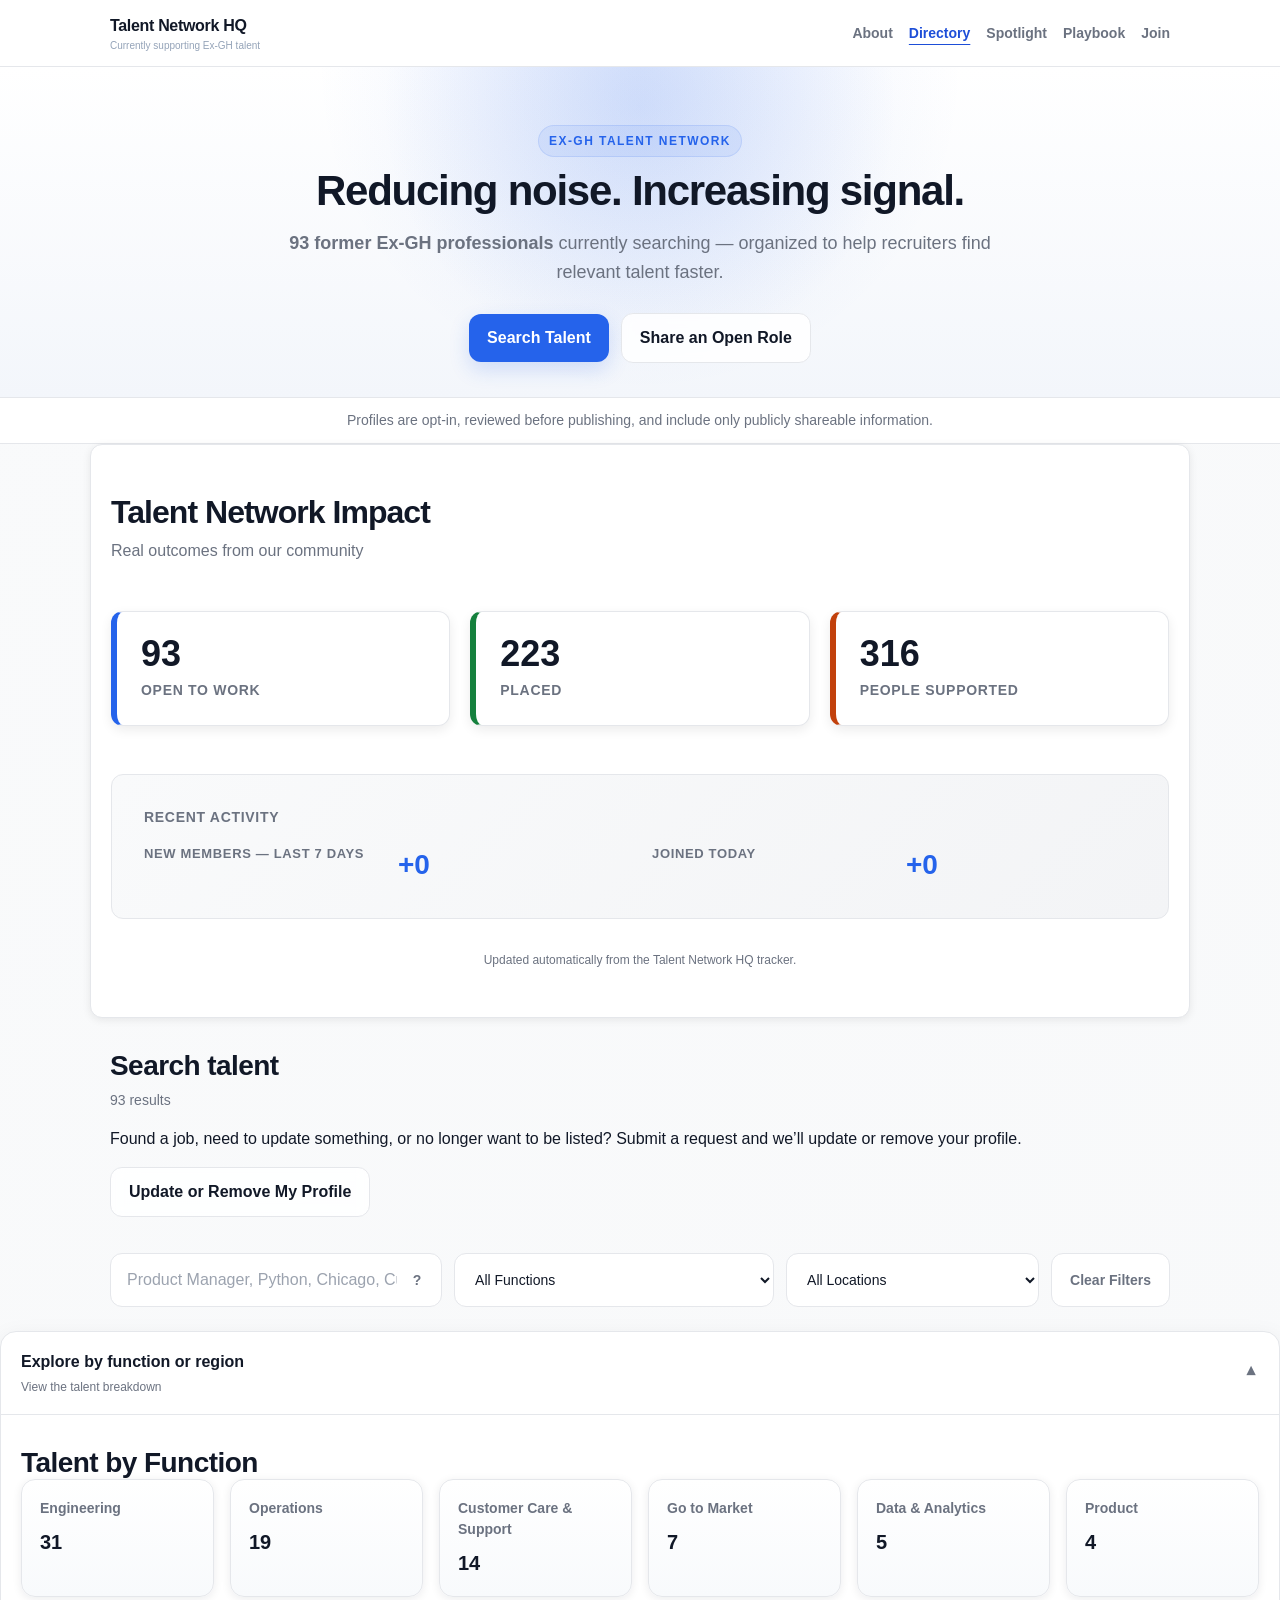
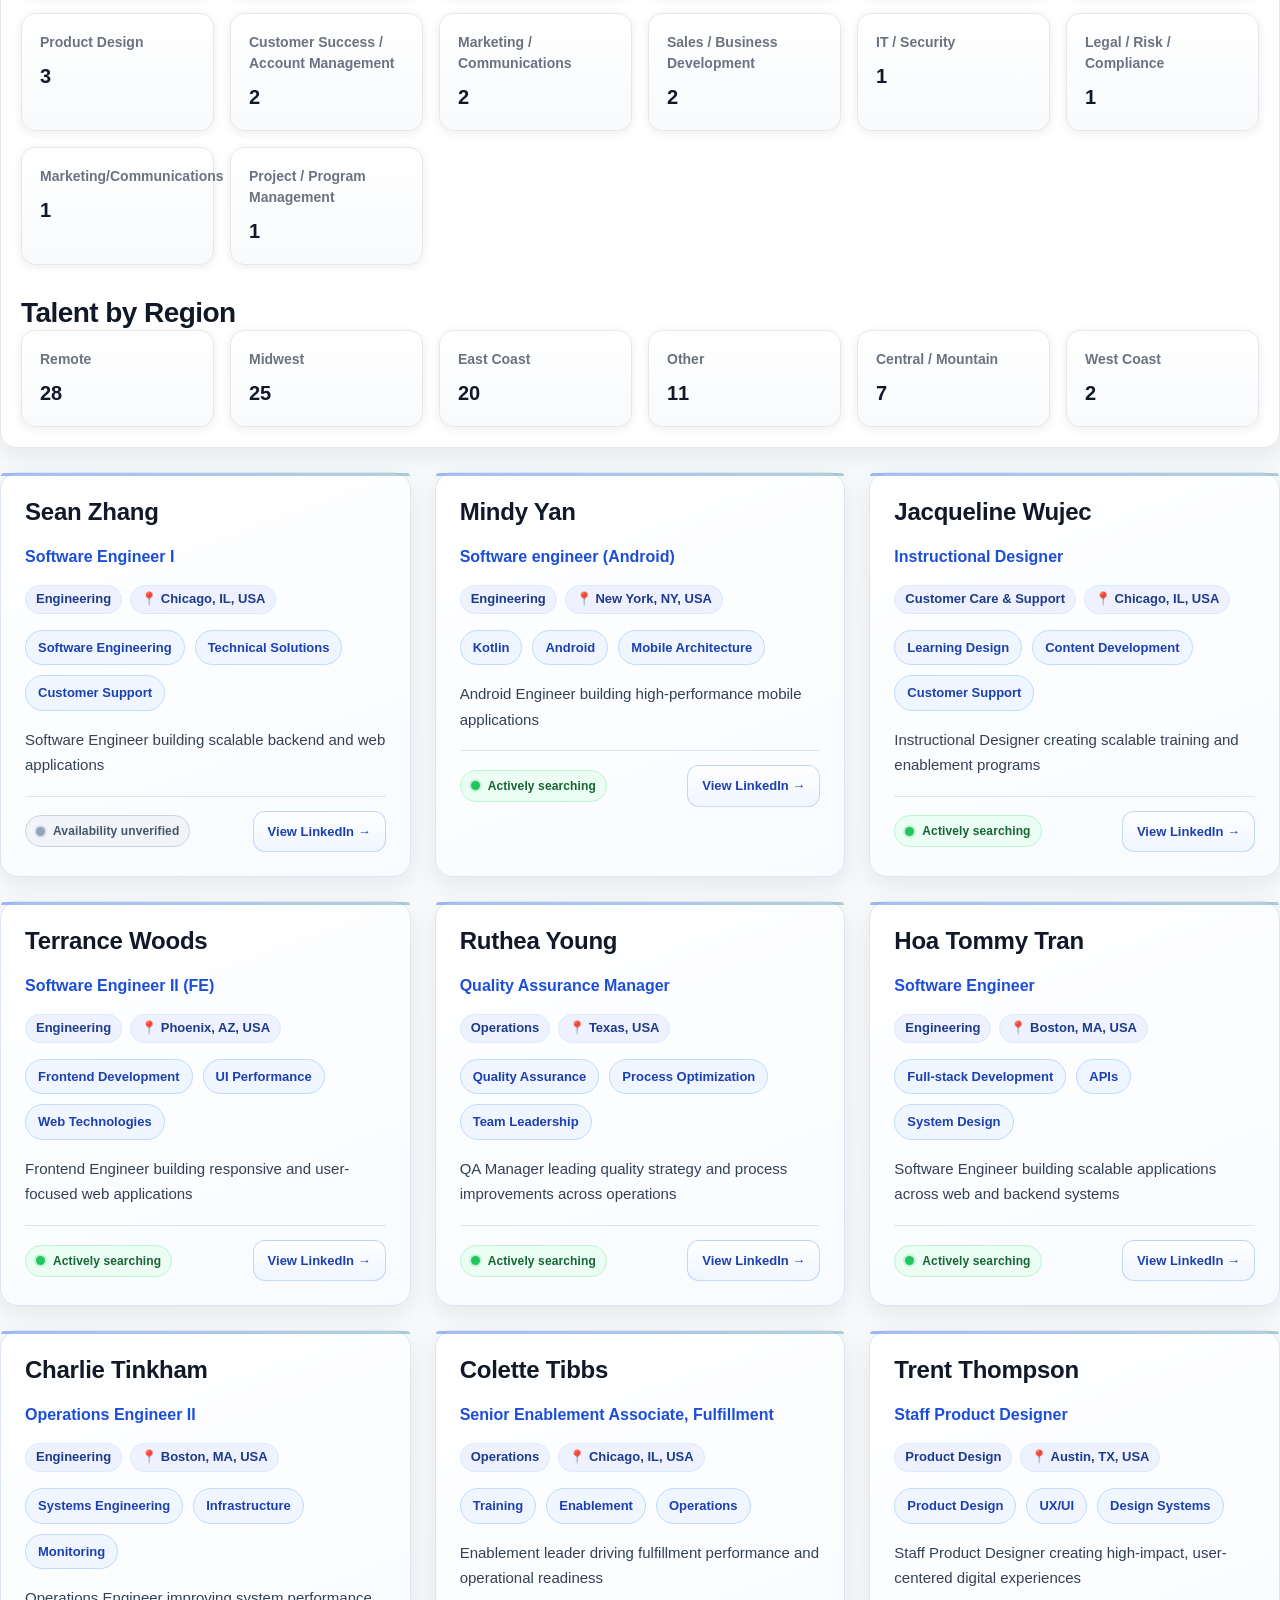
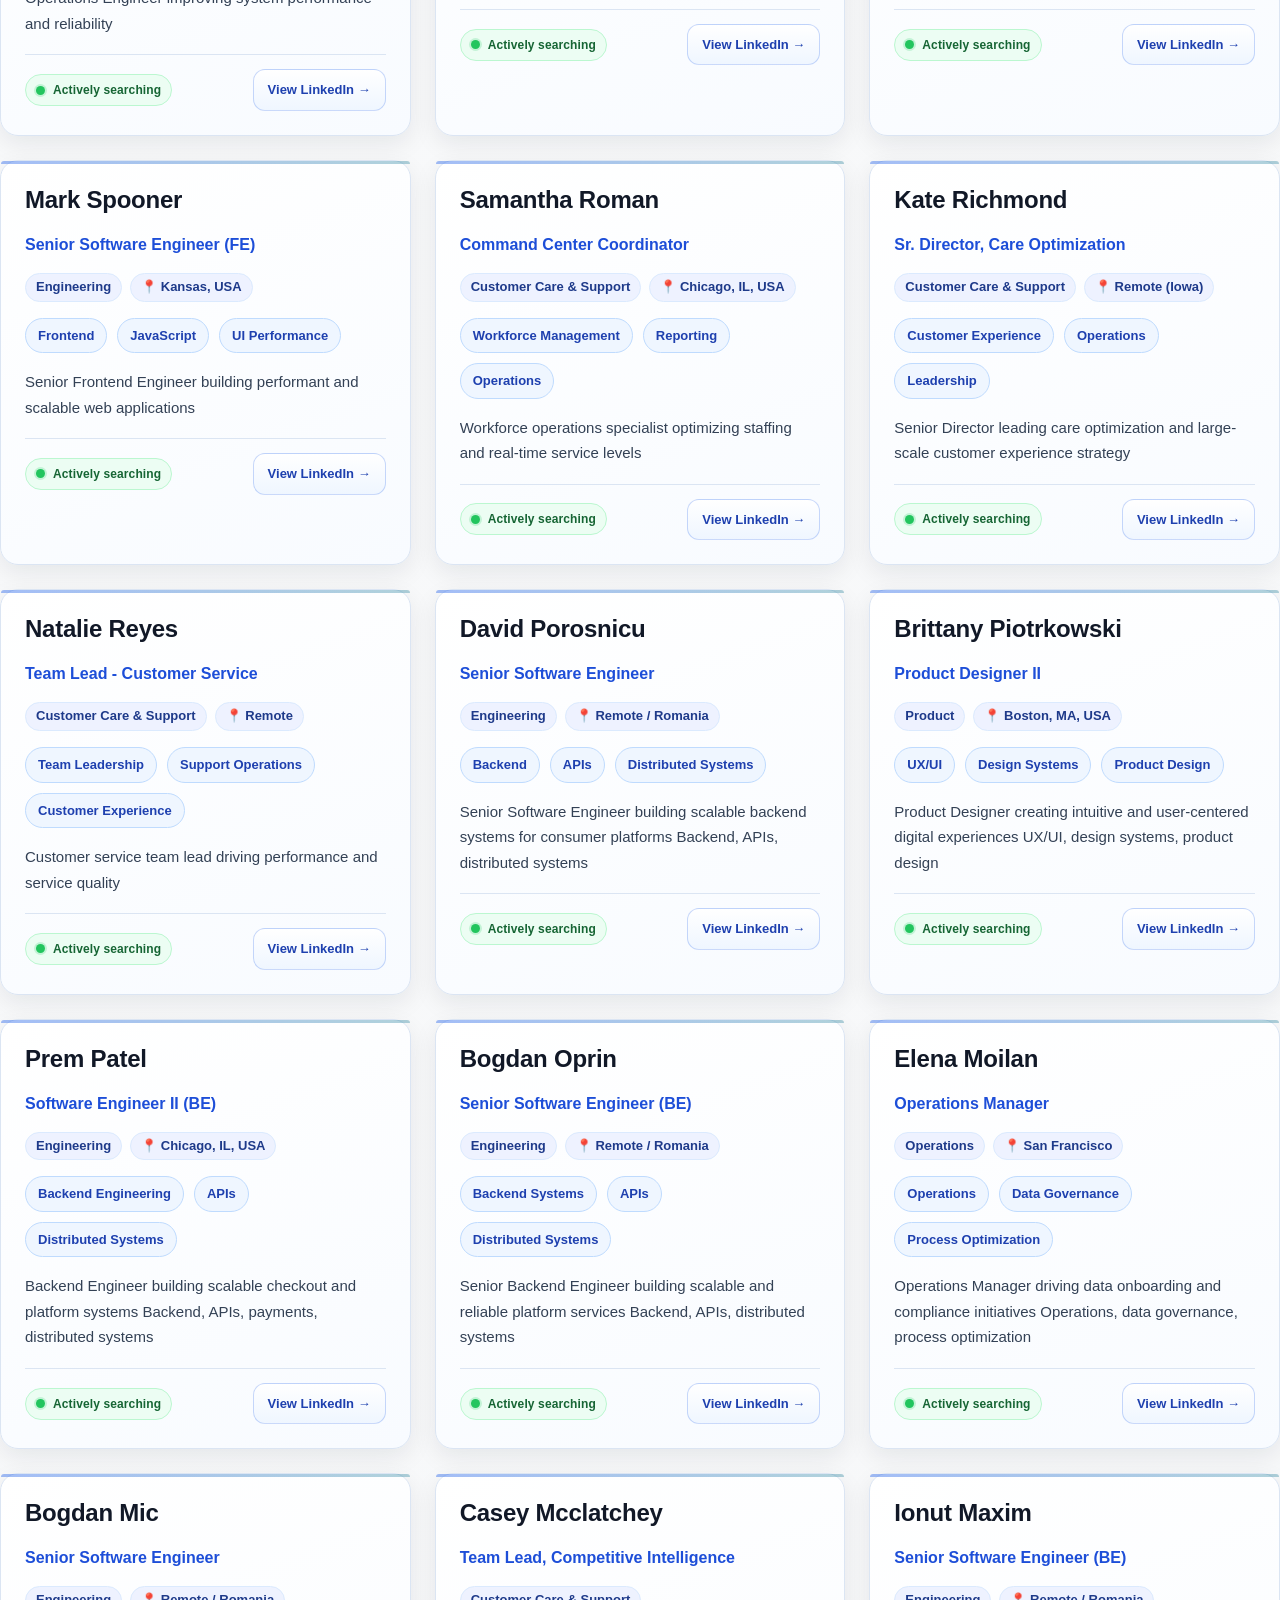
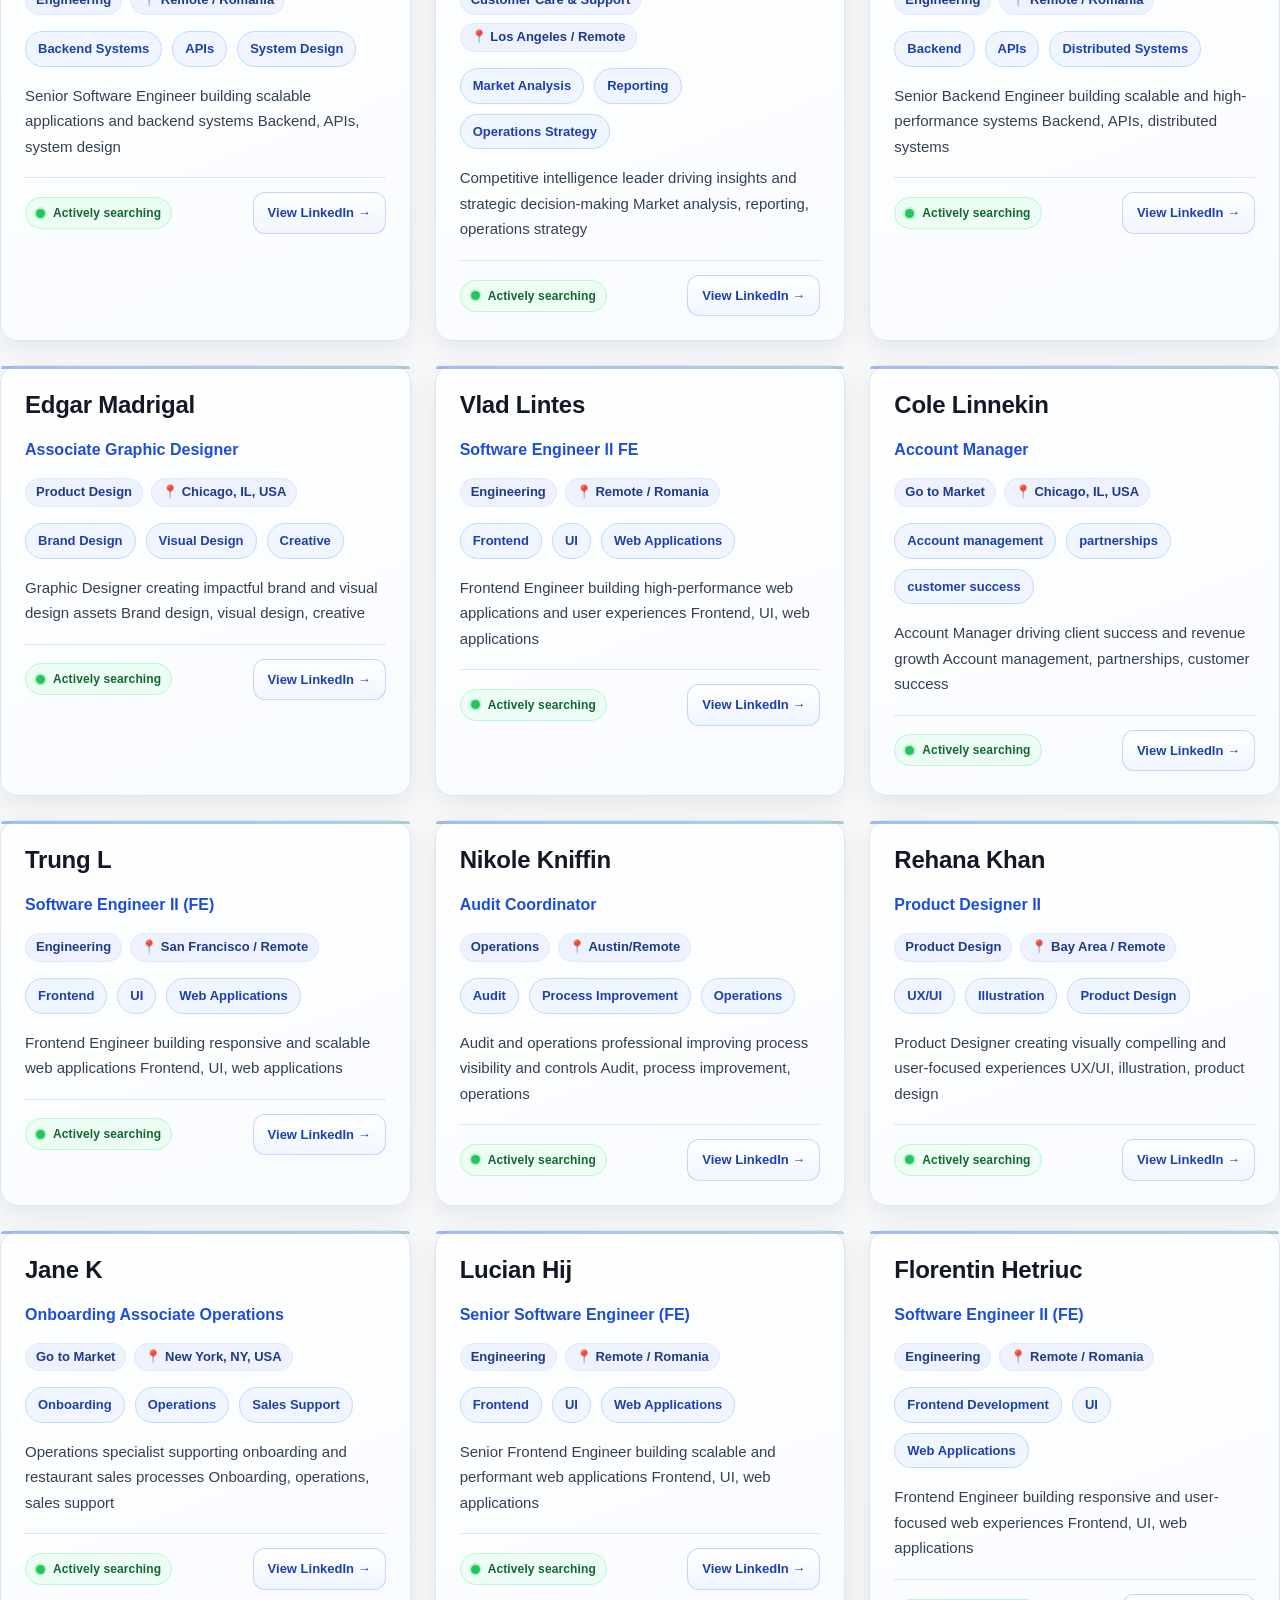
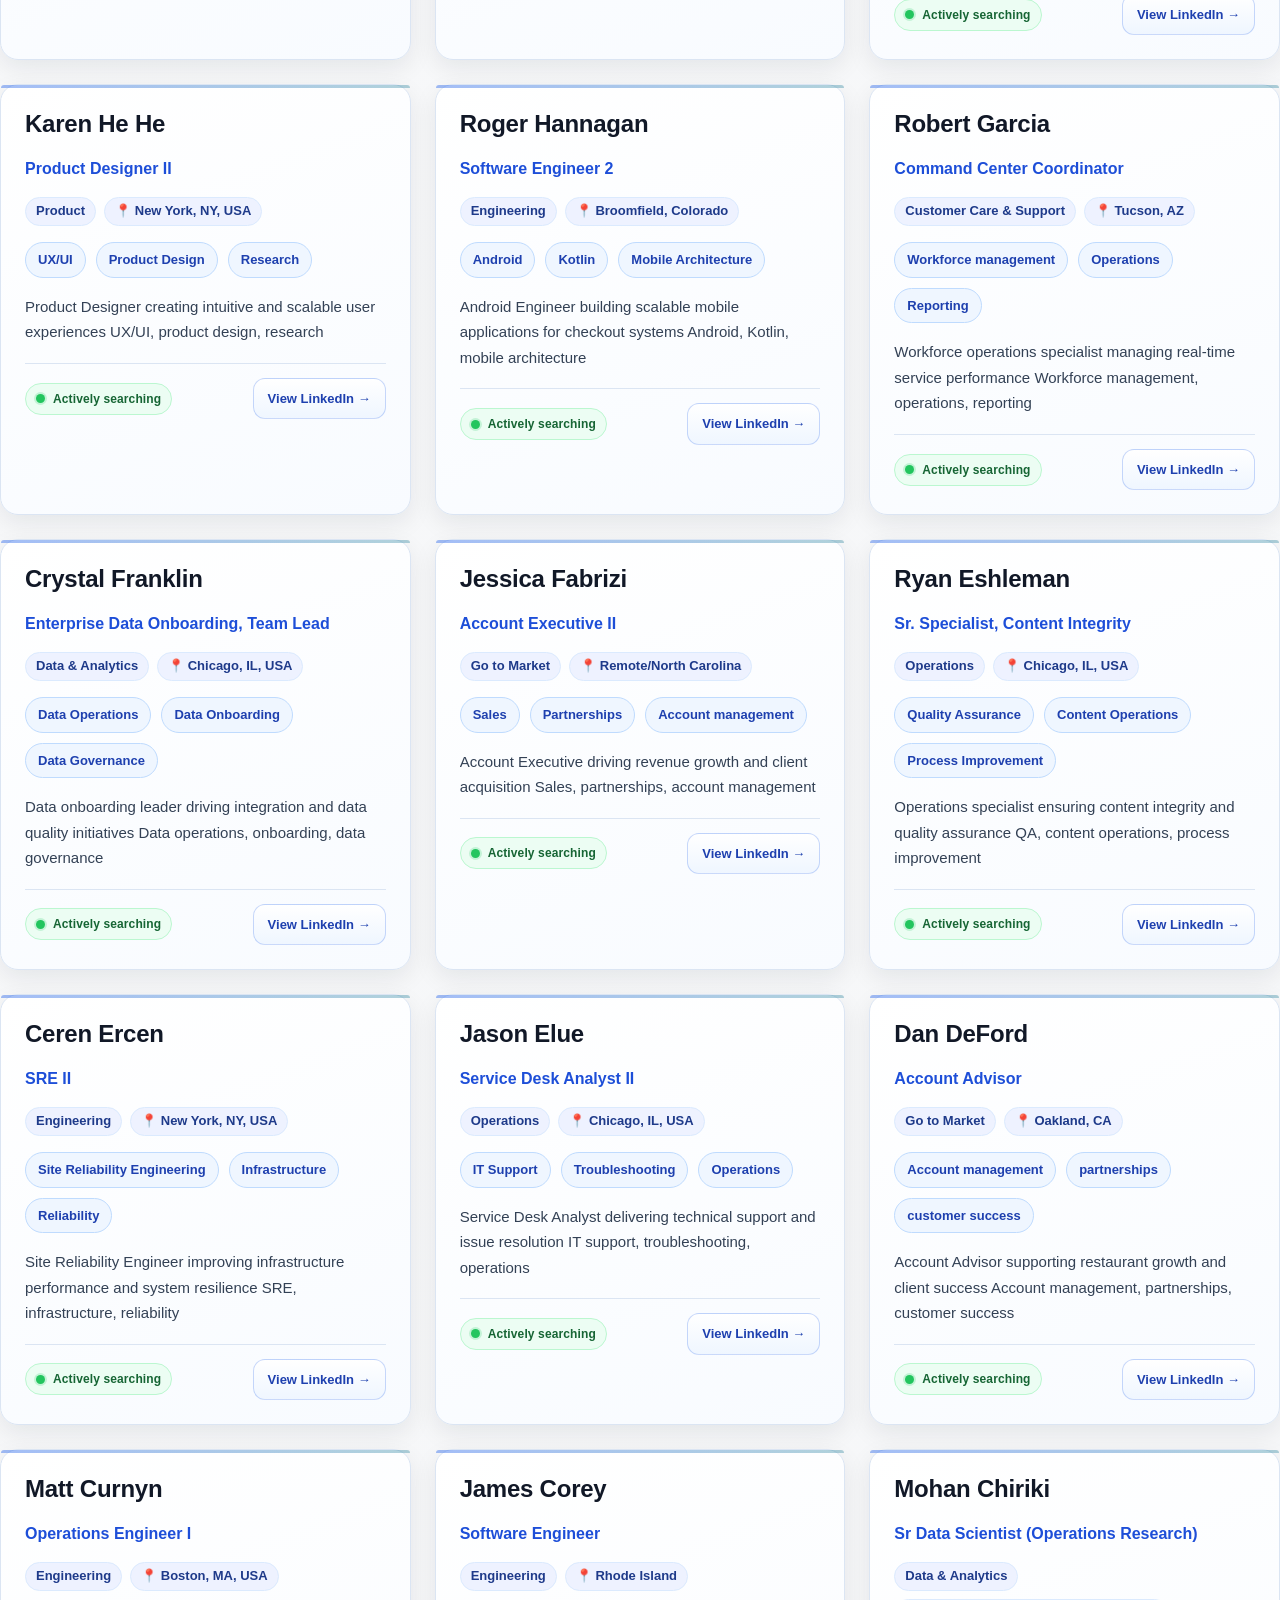
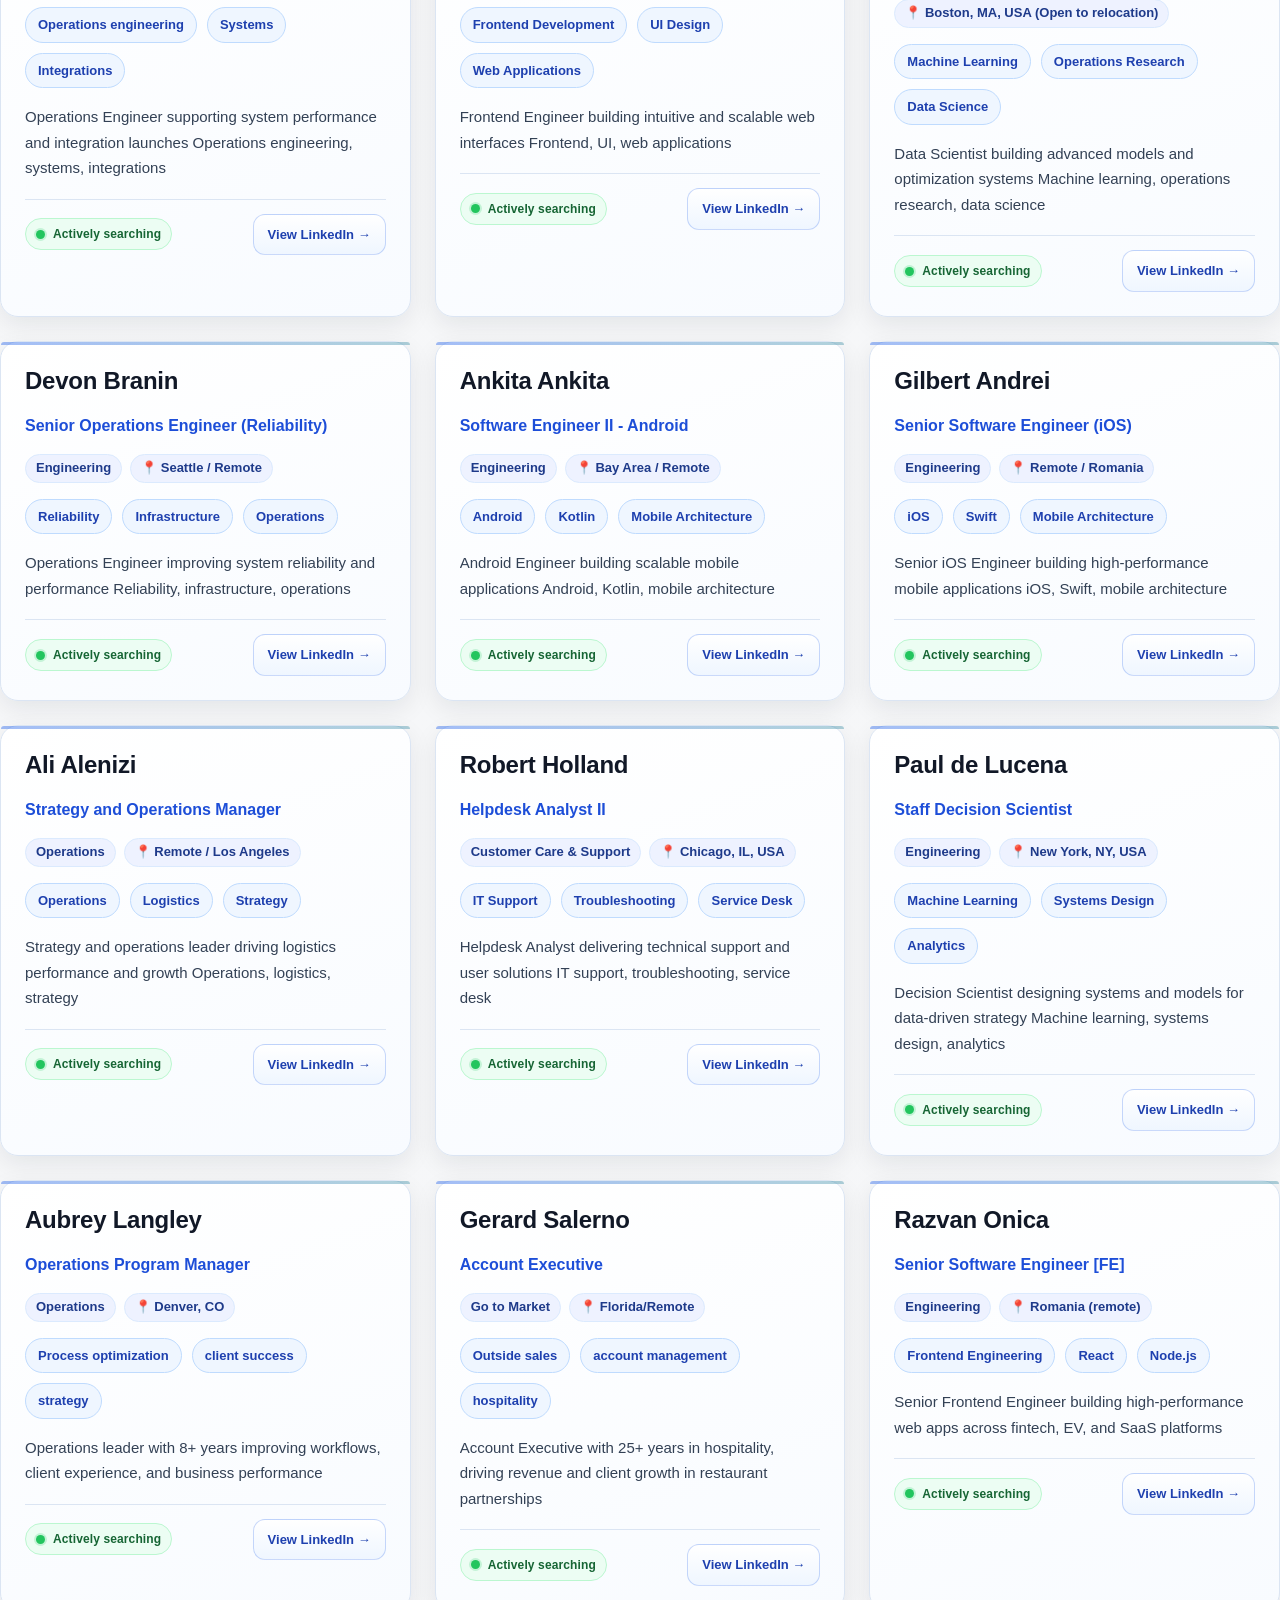
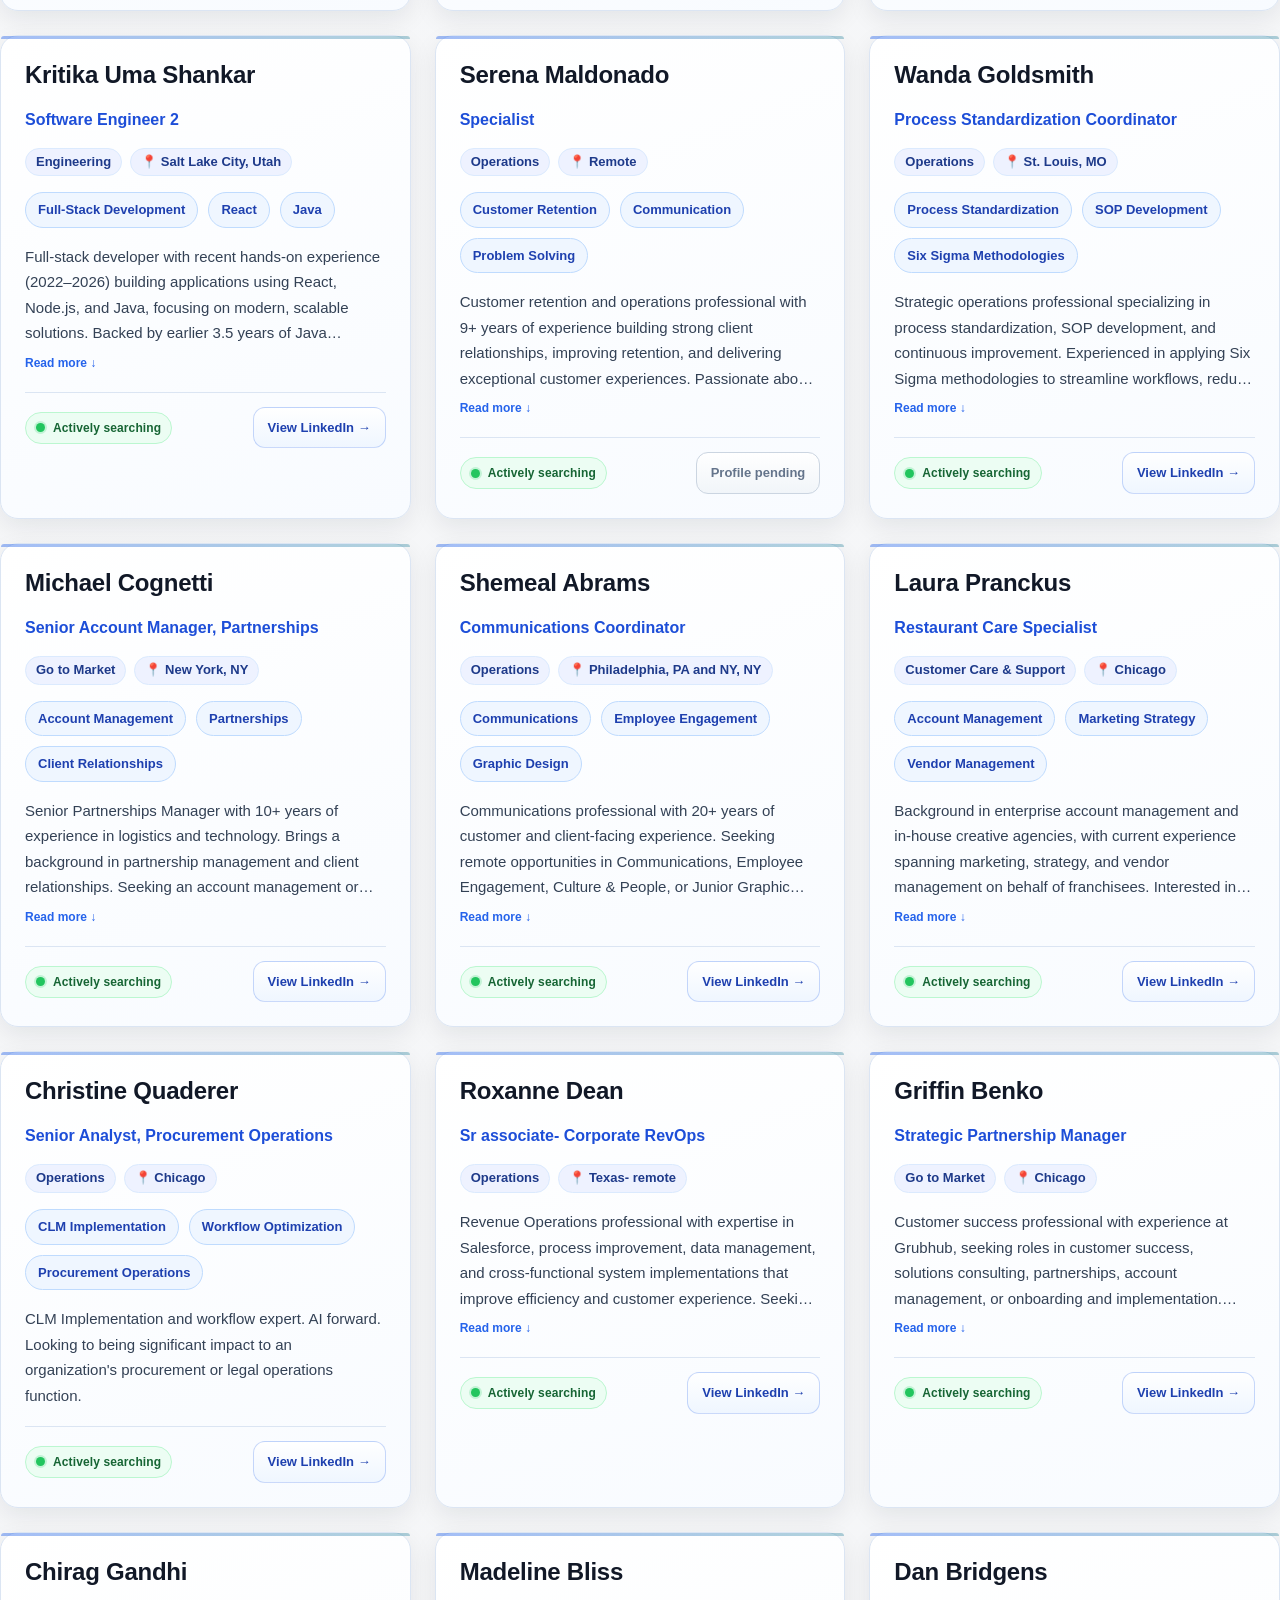
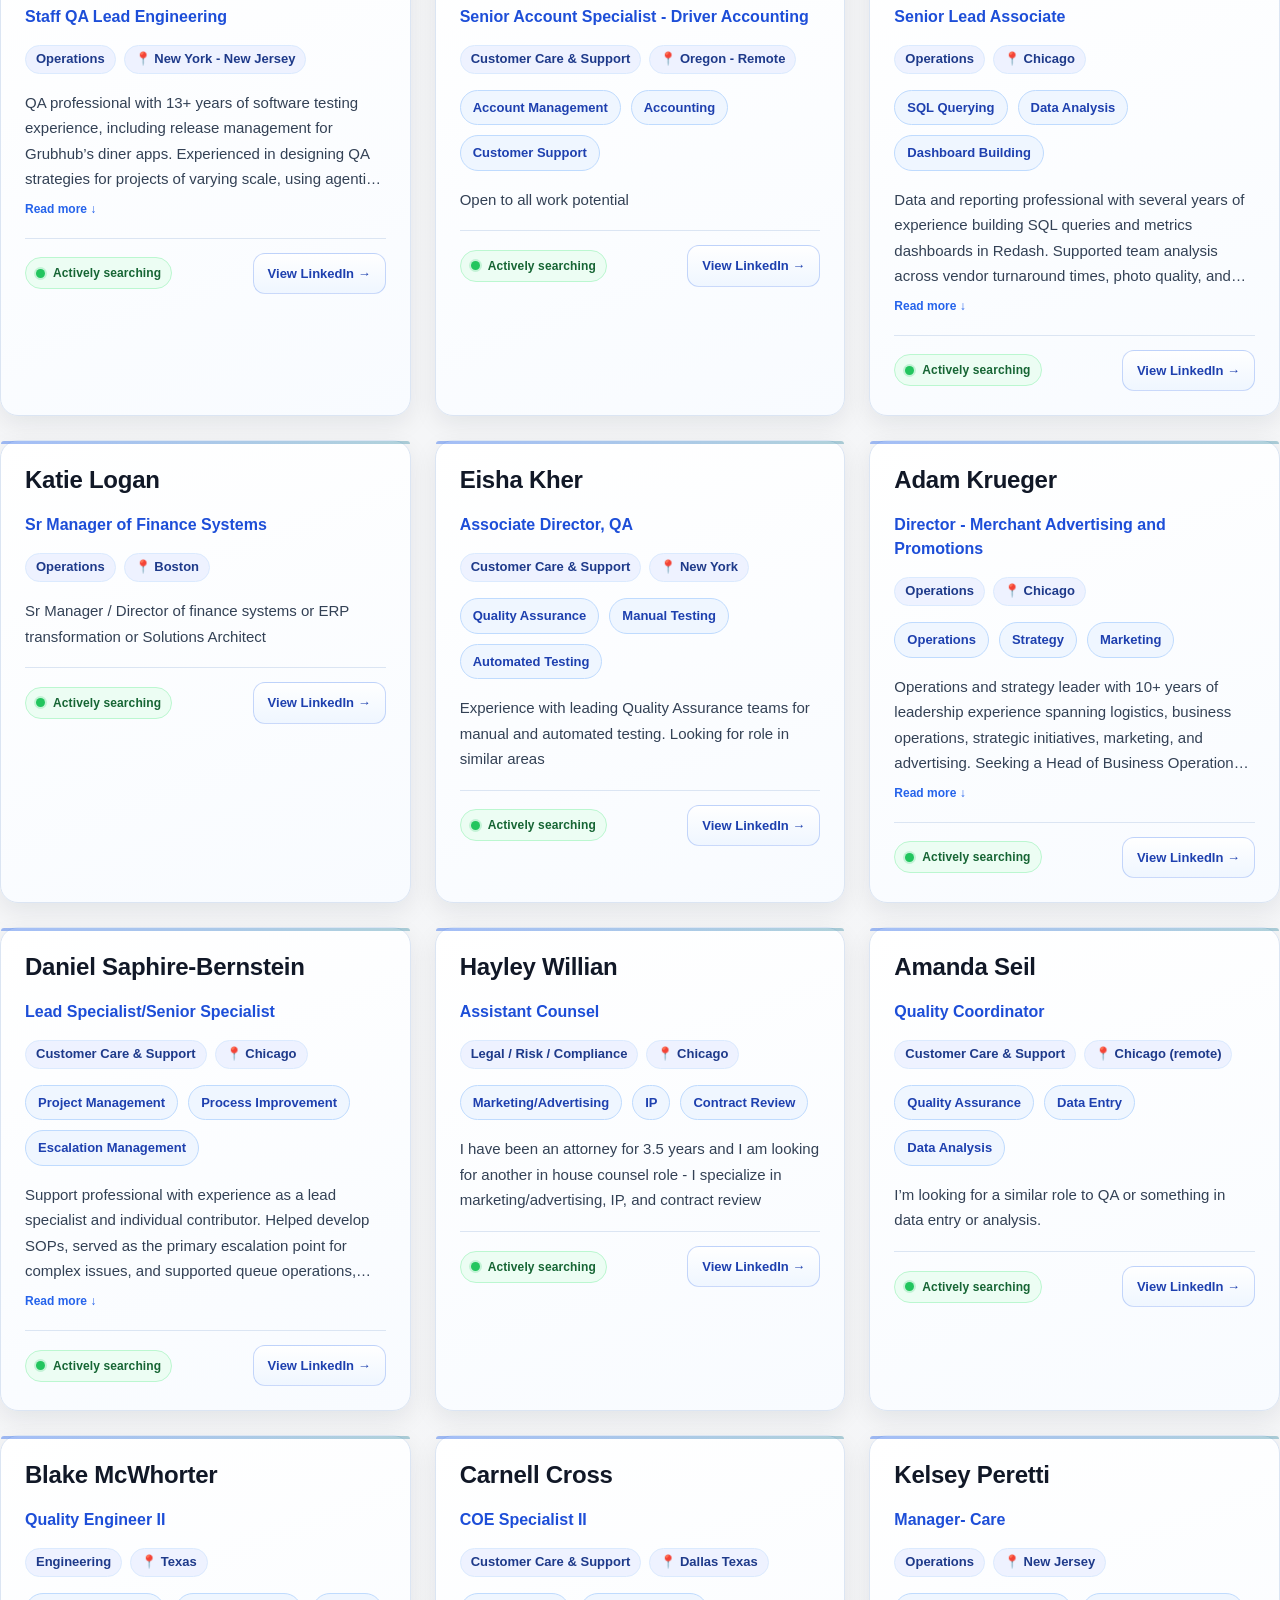
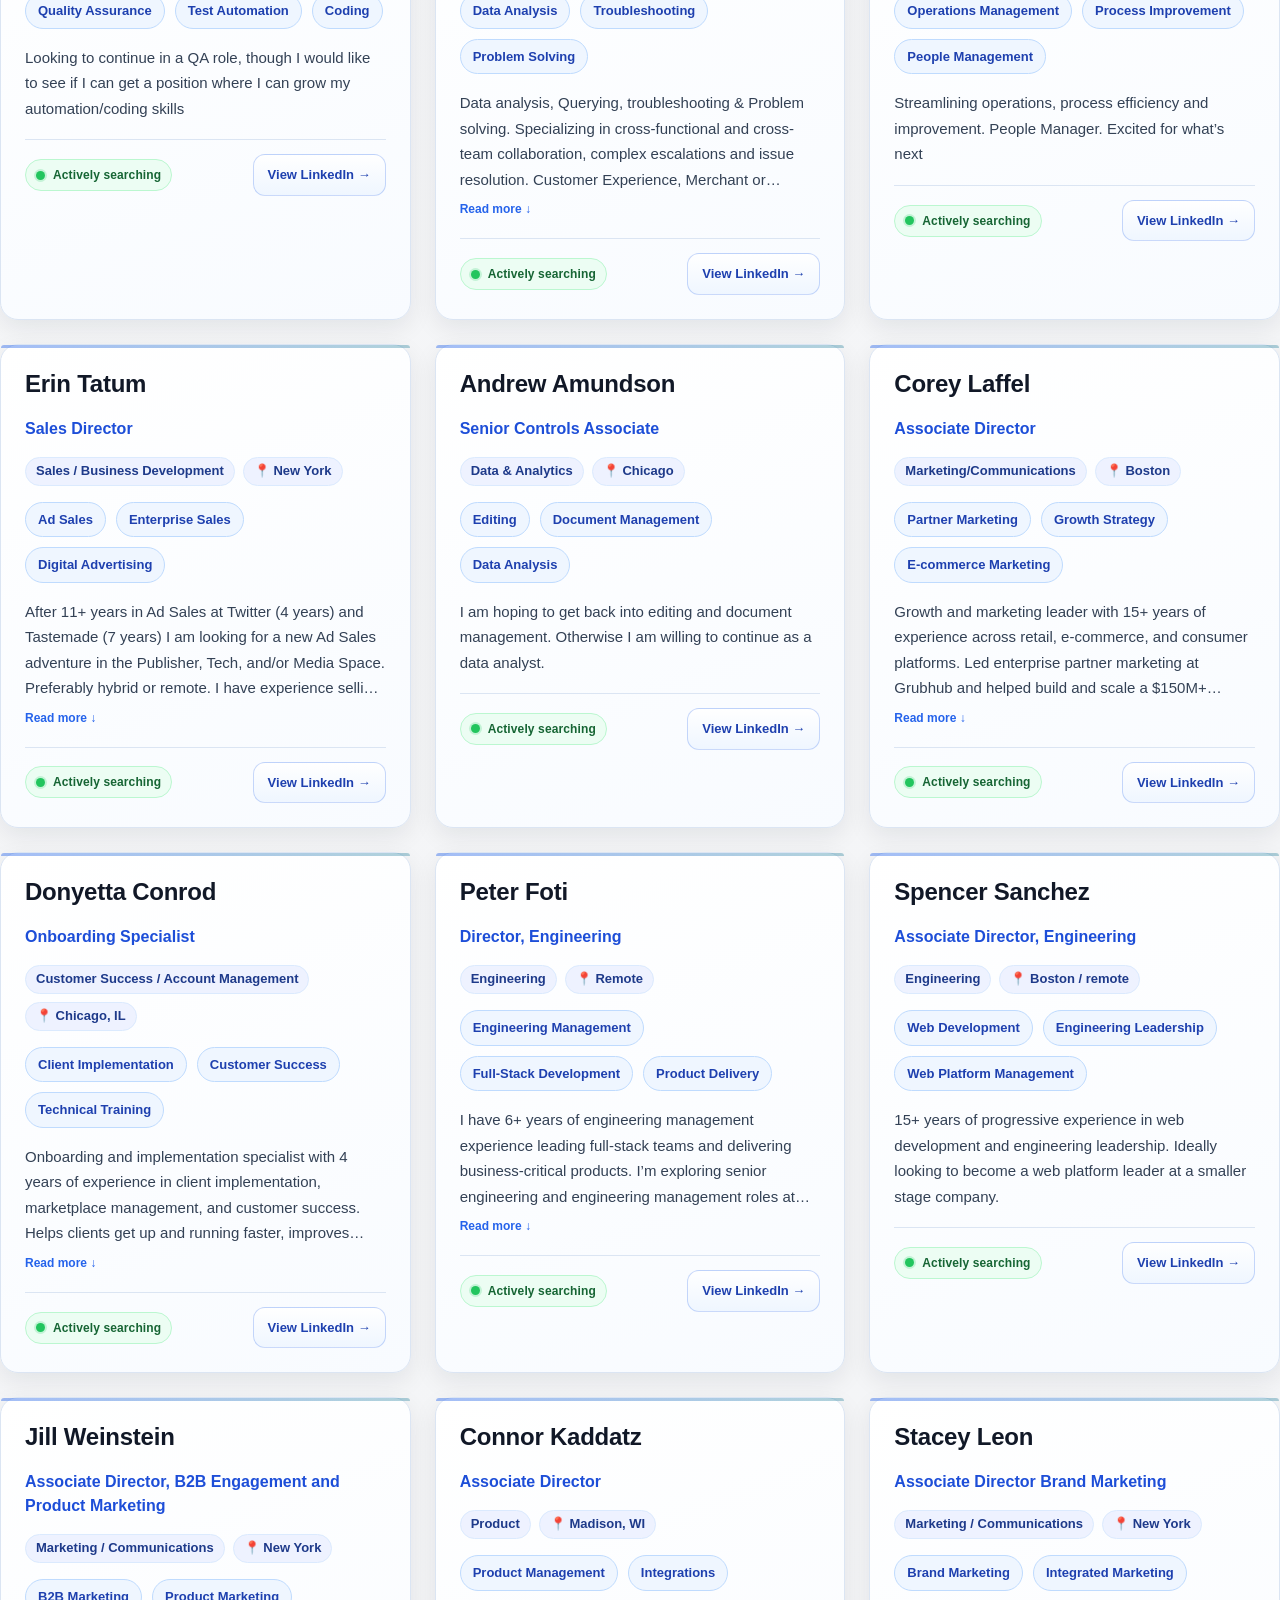
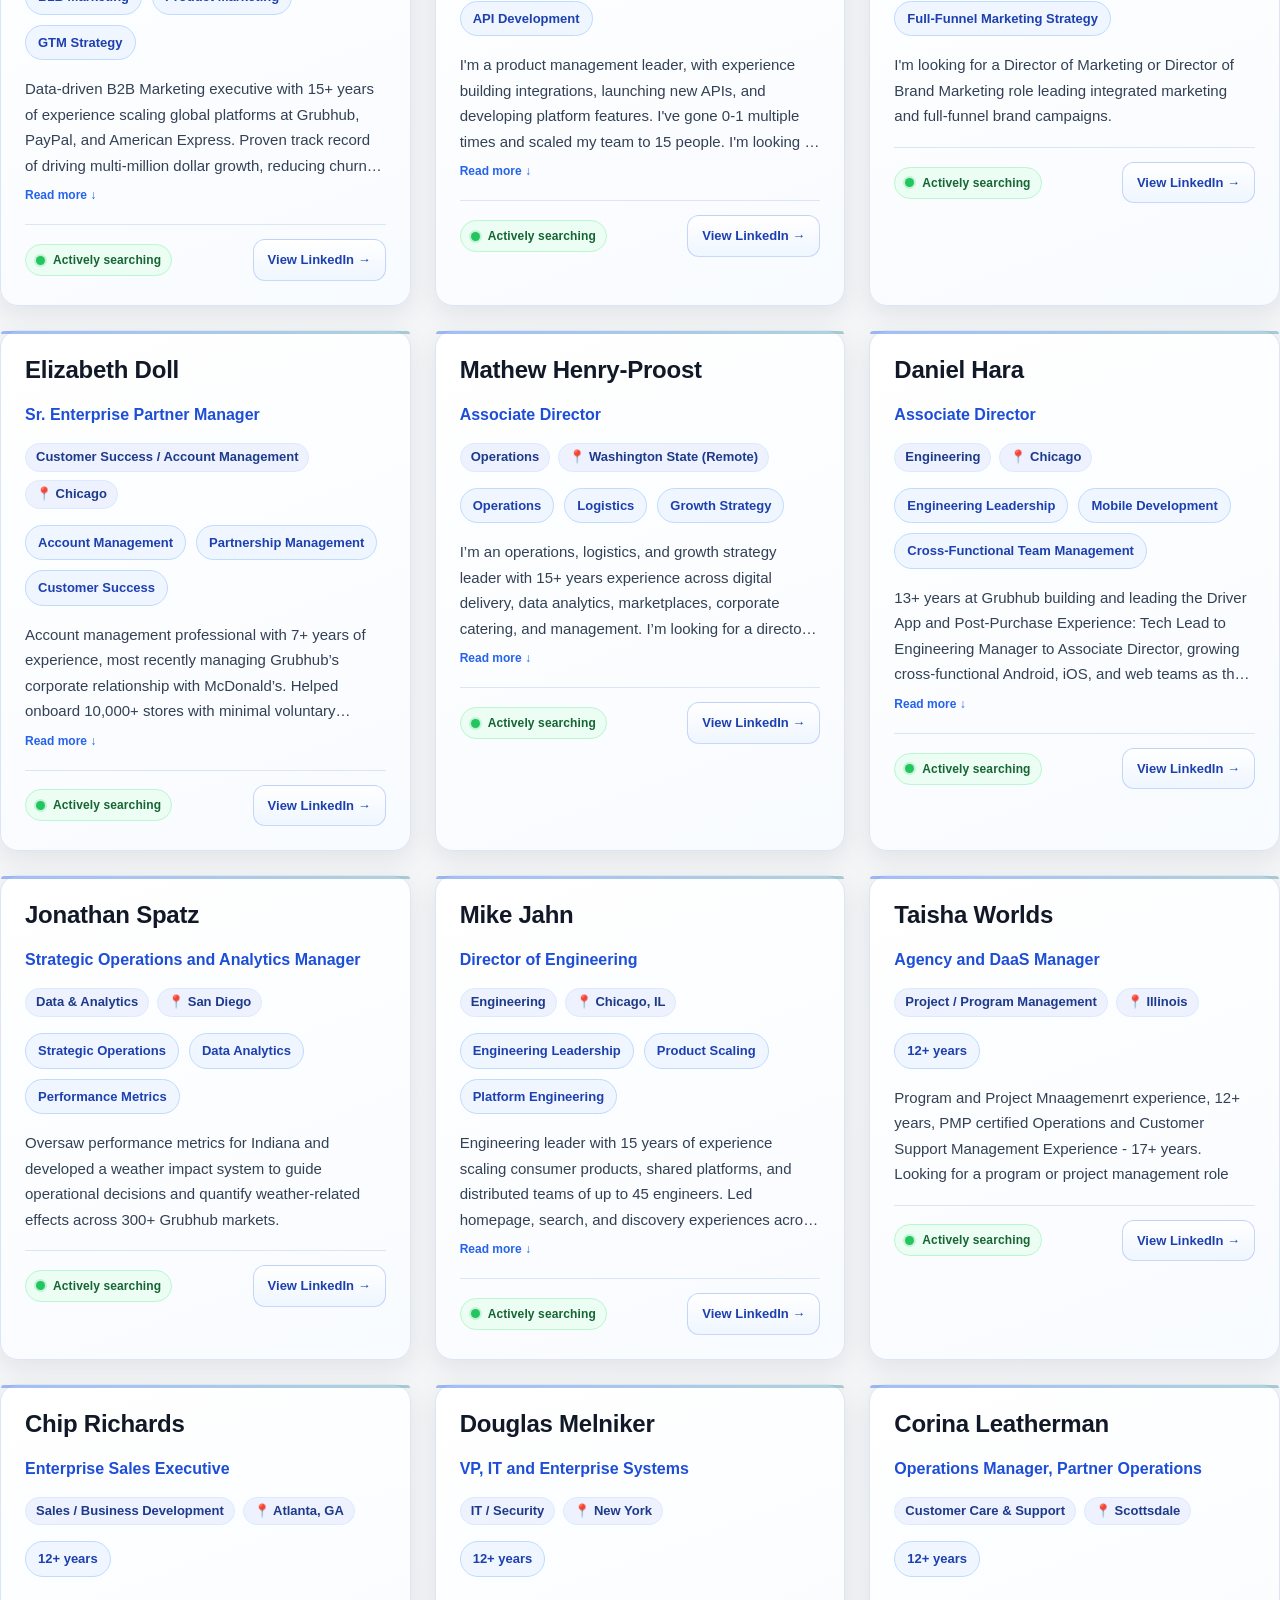
==== commit 0b9883c9: "Generalize independence language" ====
--- a/index.html
+++ b/index.html
@@ -271,7 +271,7 @@
         <a href="layoff-guide.html">Playbook</a>
         <a href="https://docs.google.com/forms/d/e/1FAIpQLSehawGkkedBDJJCGhzKEy33epkB2GeRQ7sB8x8fQ-Uz_kxgAQ/viewform" target="_blank" rel="noopener noreferrer">Join</a>
       </nav>
-      <p class="site-footer-note">Talent Network HQ is independently operated. The current Ex-GH cohort is not affiliated with, sponsored by, or endorsed by Grubhub.</p>
+      <p class="site-footer-note">Talent Network HQ is independently operated and community-built.</p>
     </div>
   </footer>
 
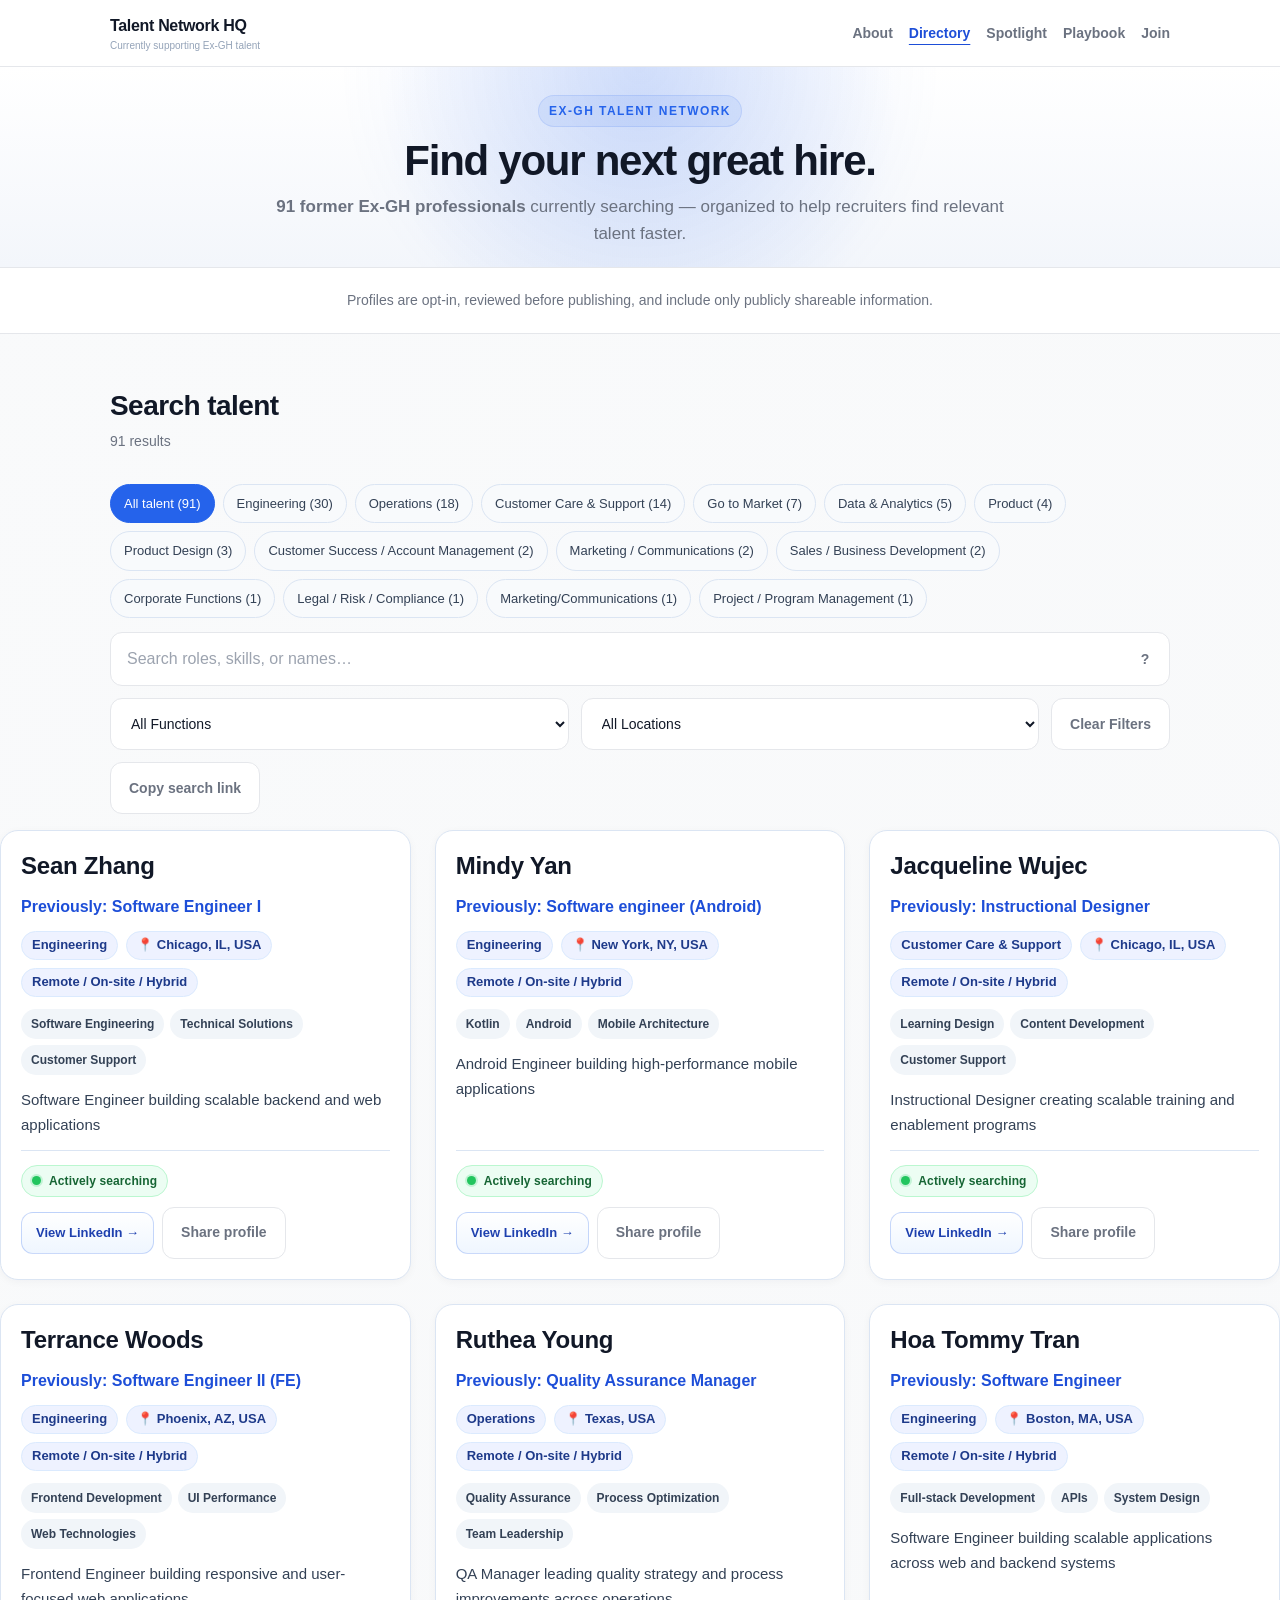
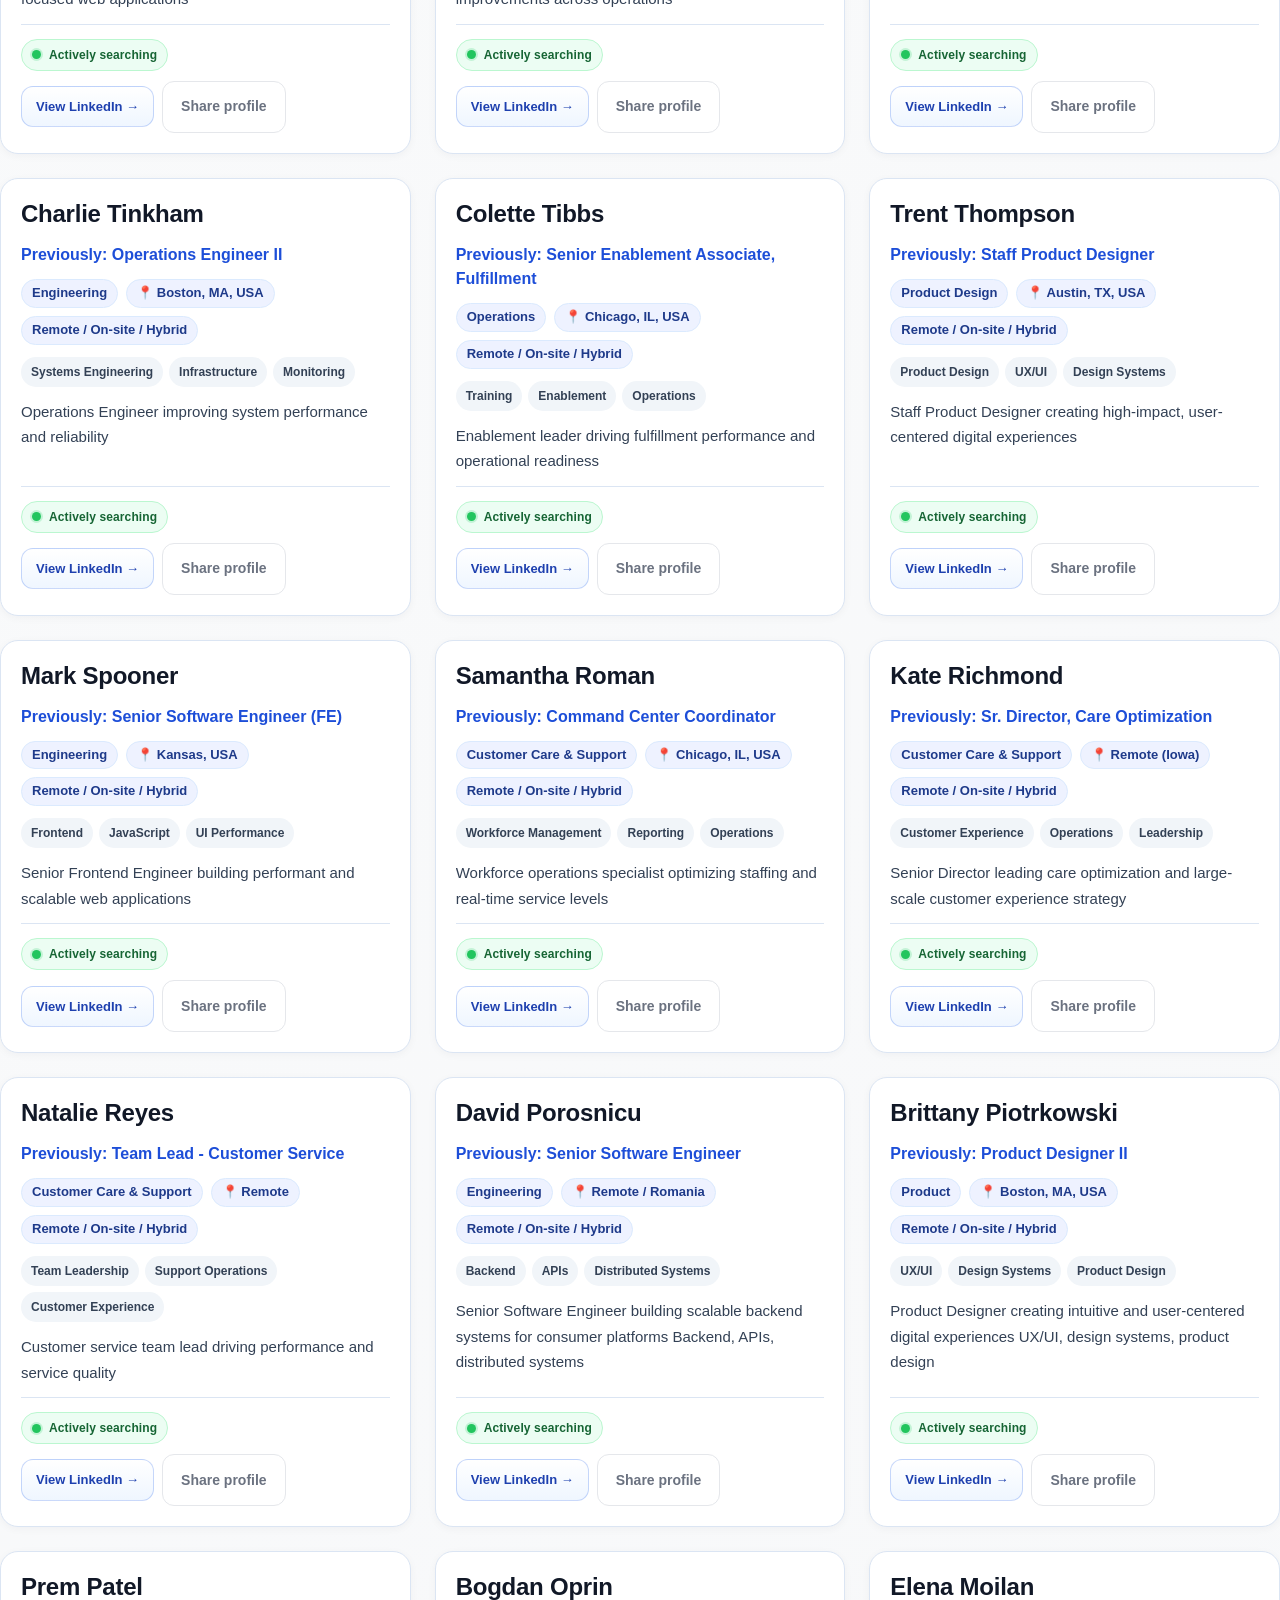
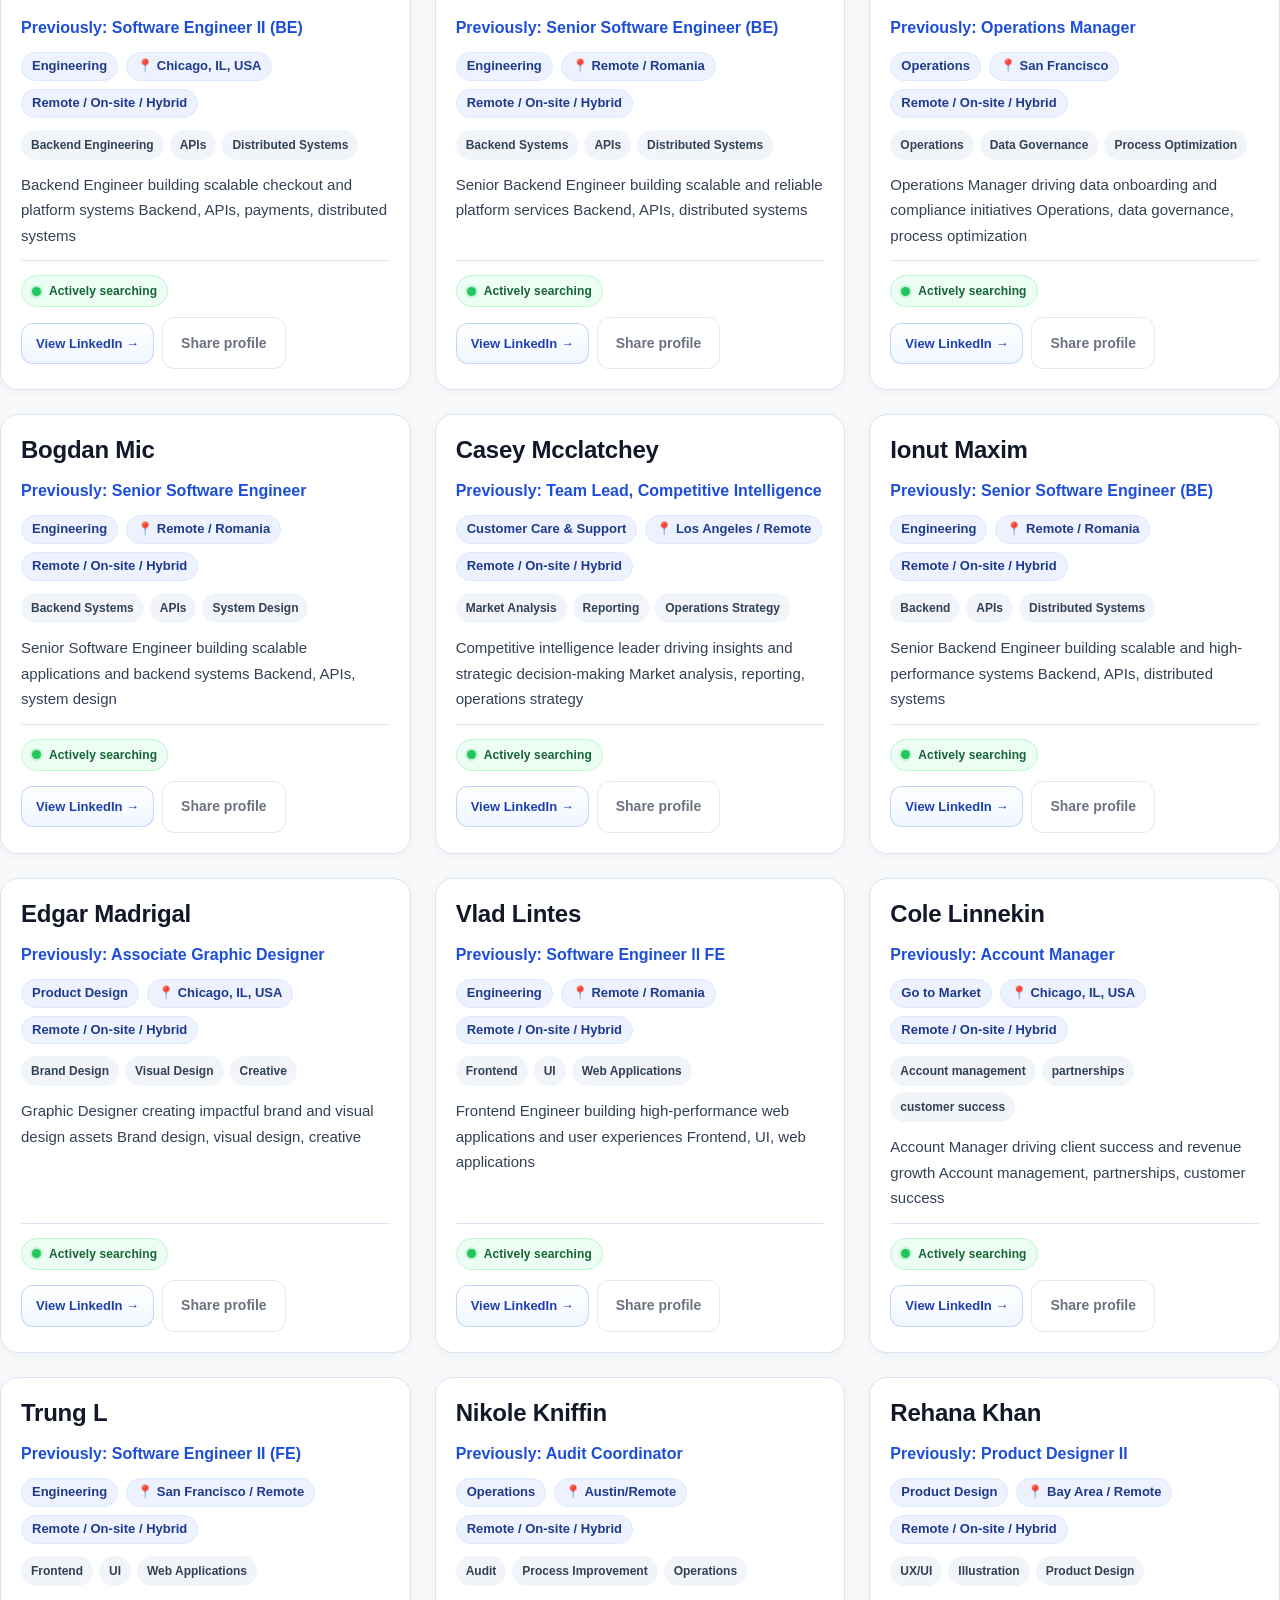
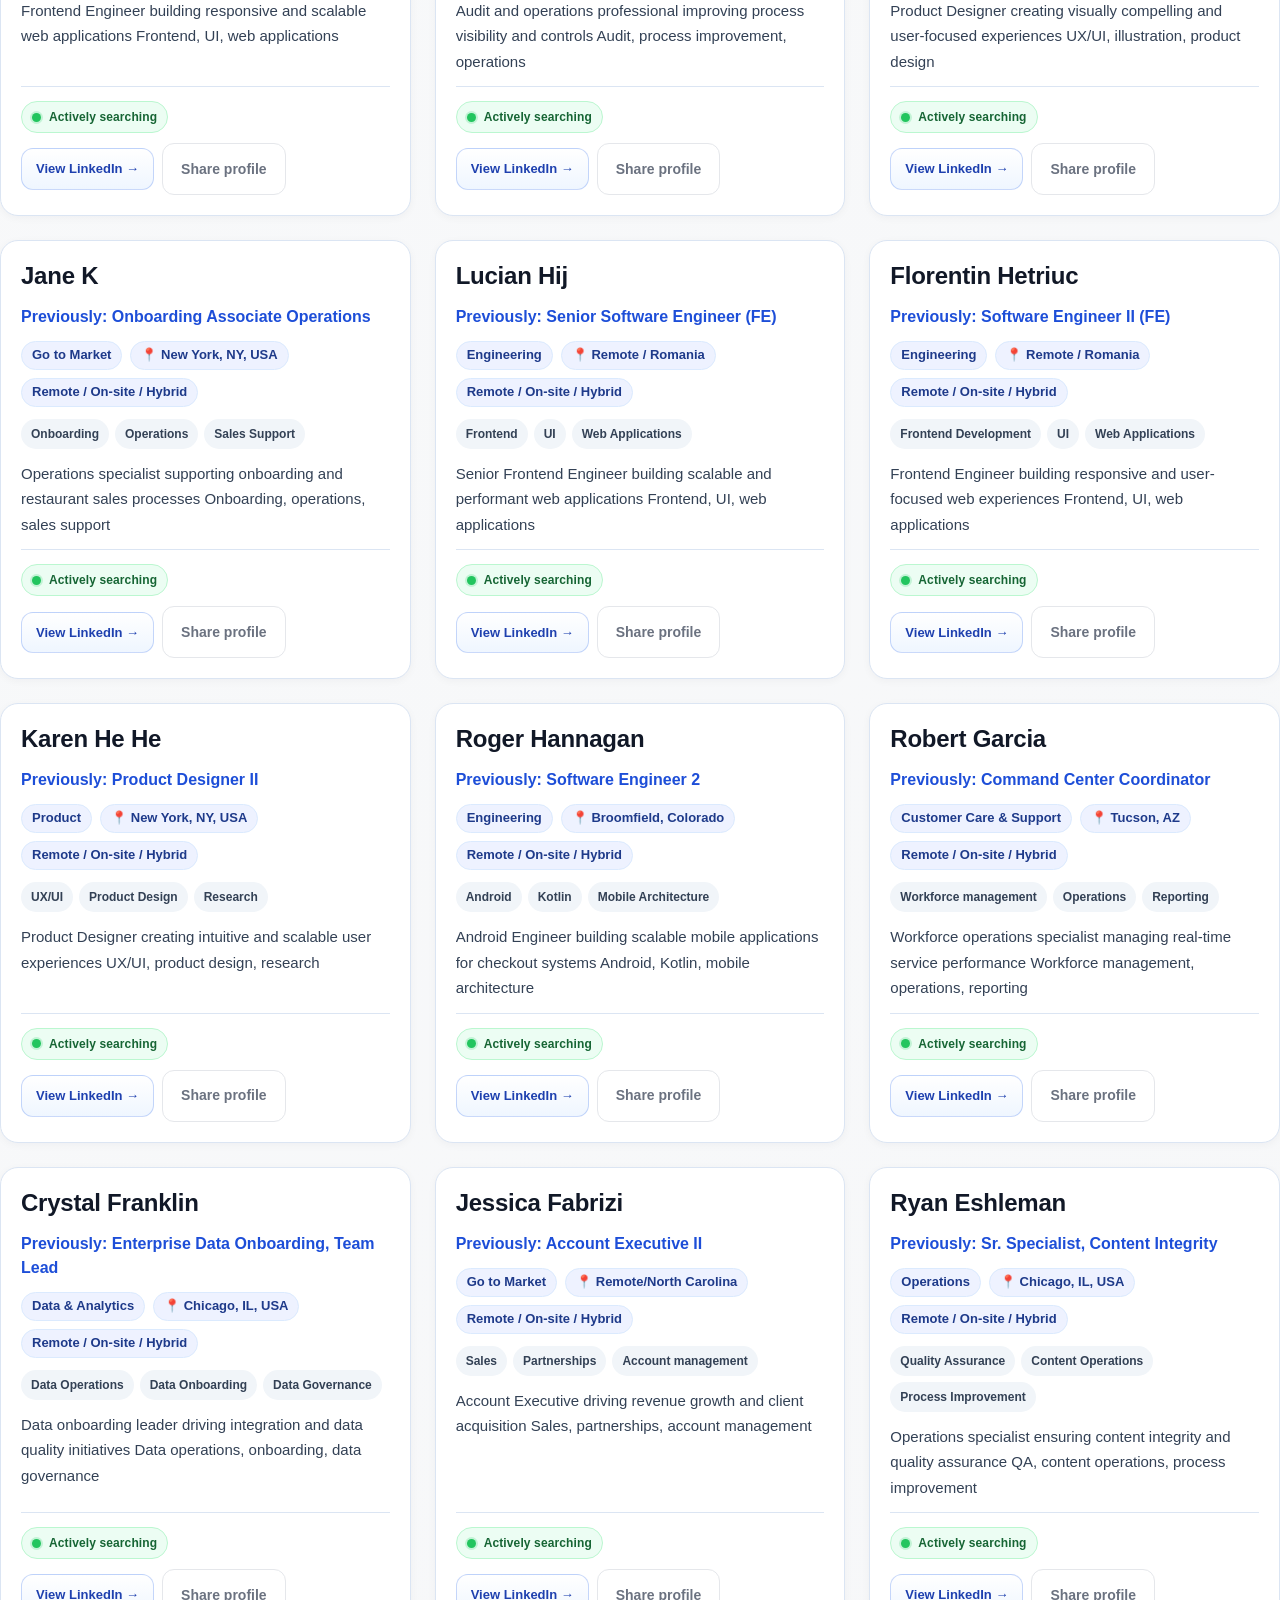
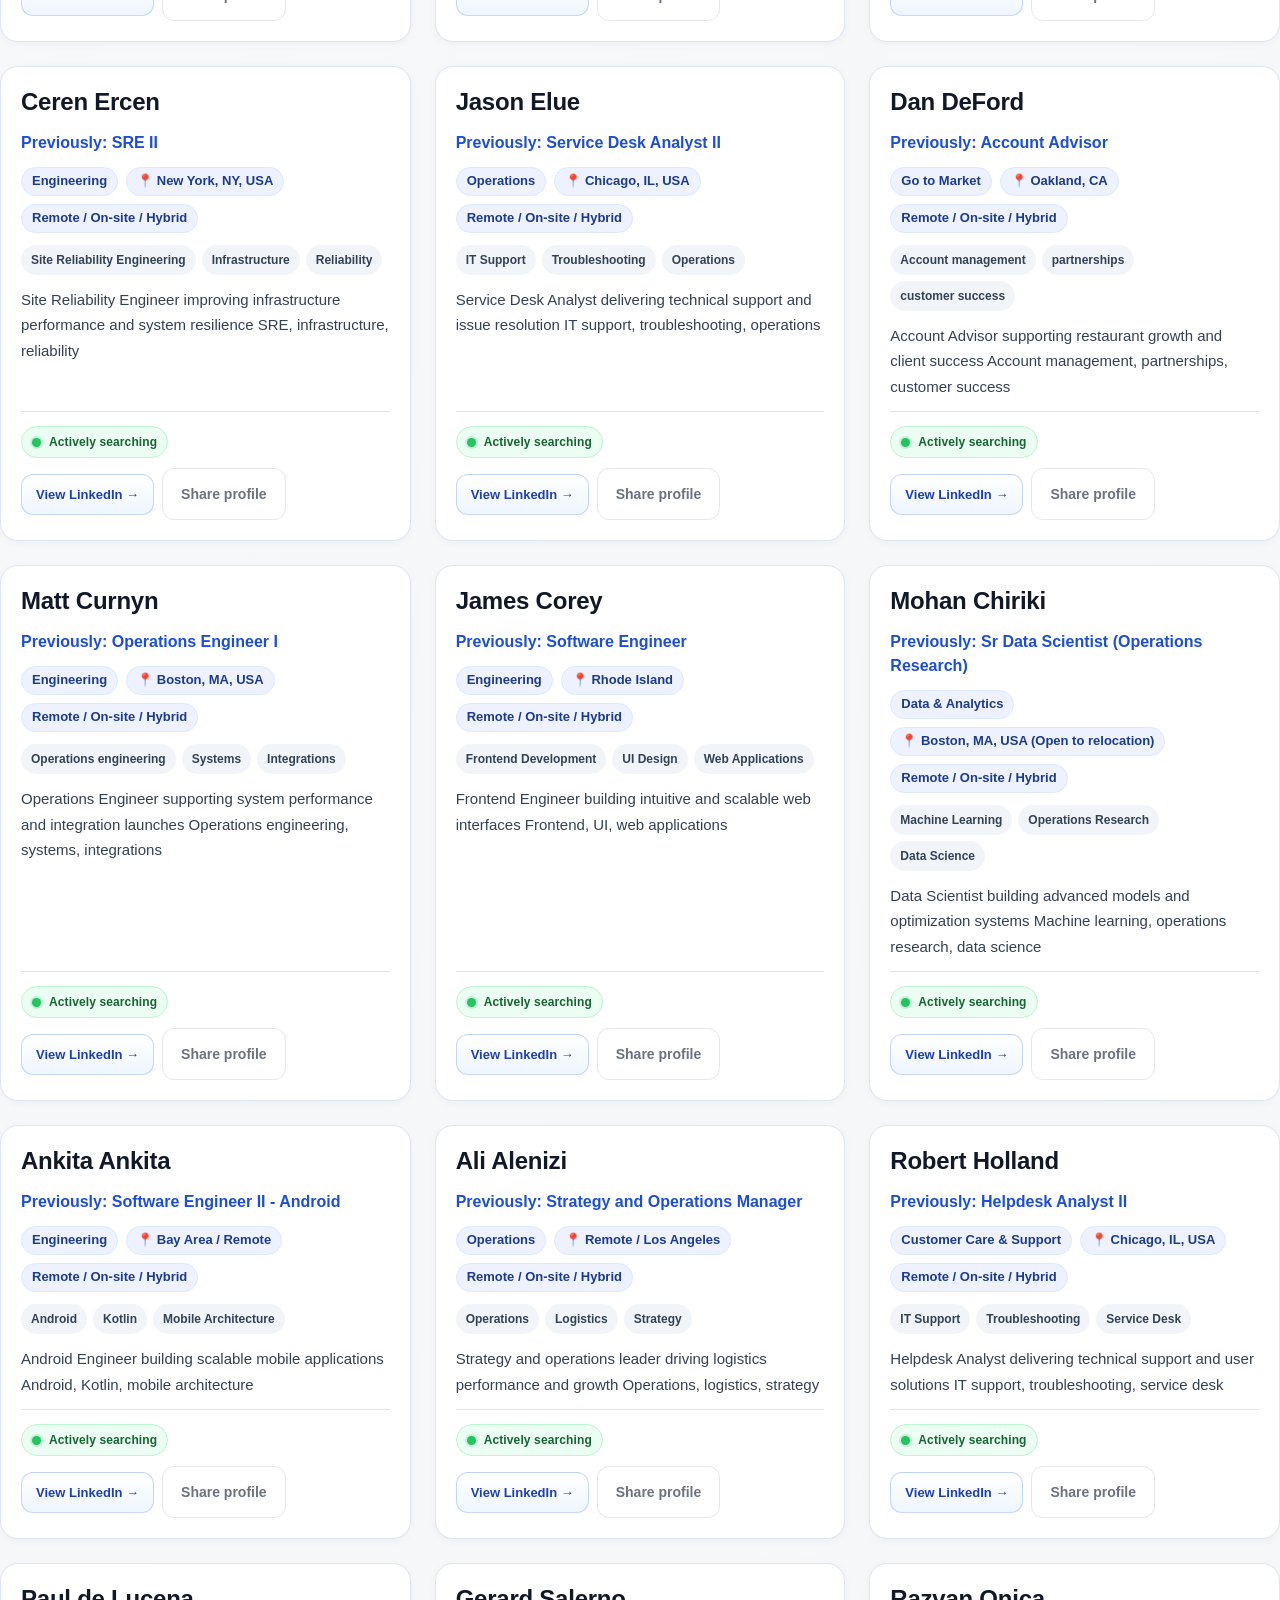
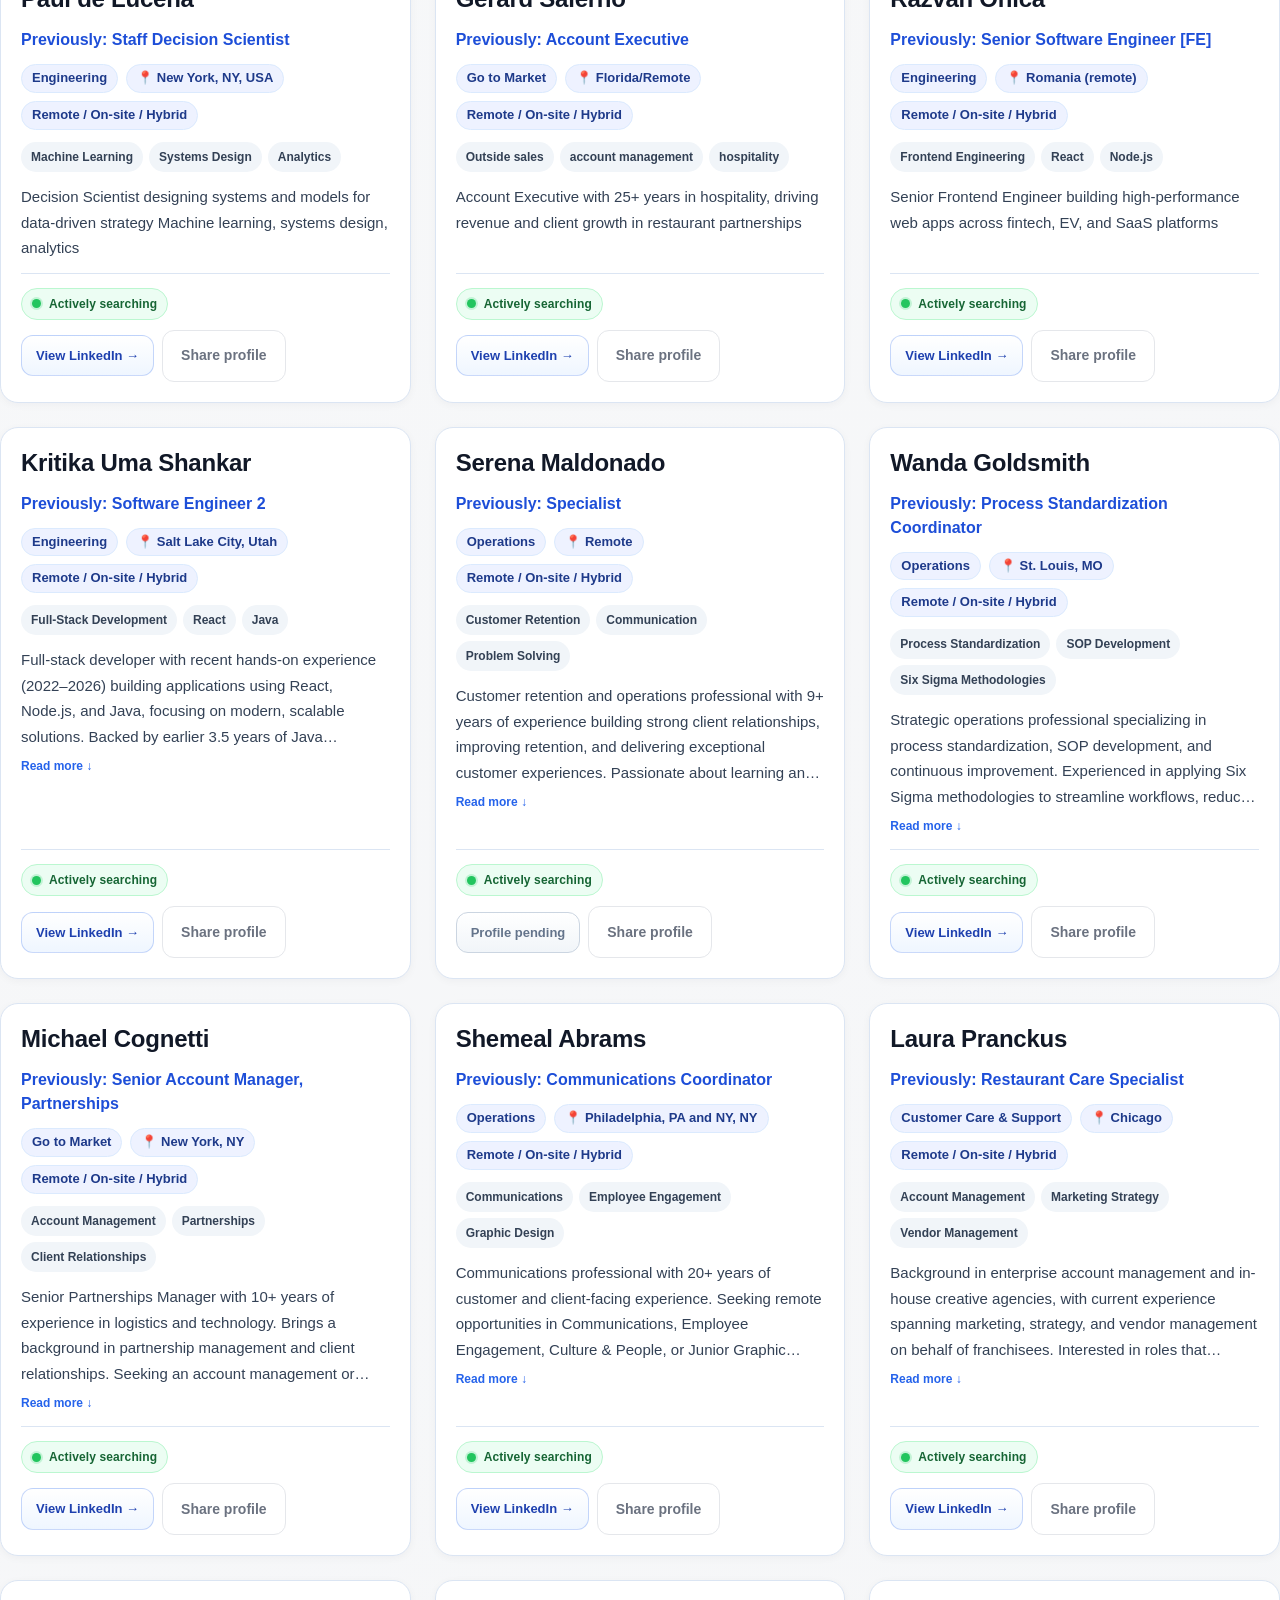
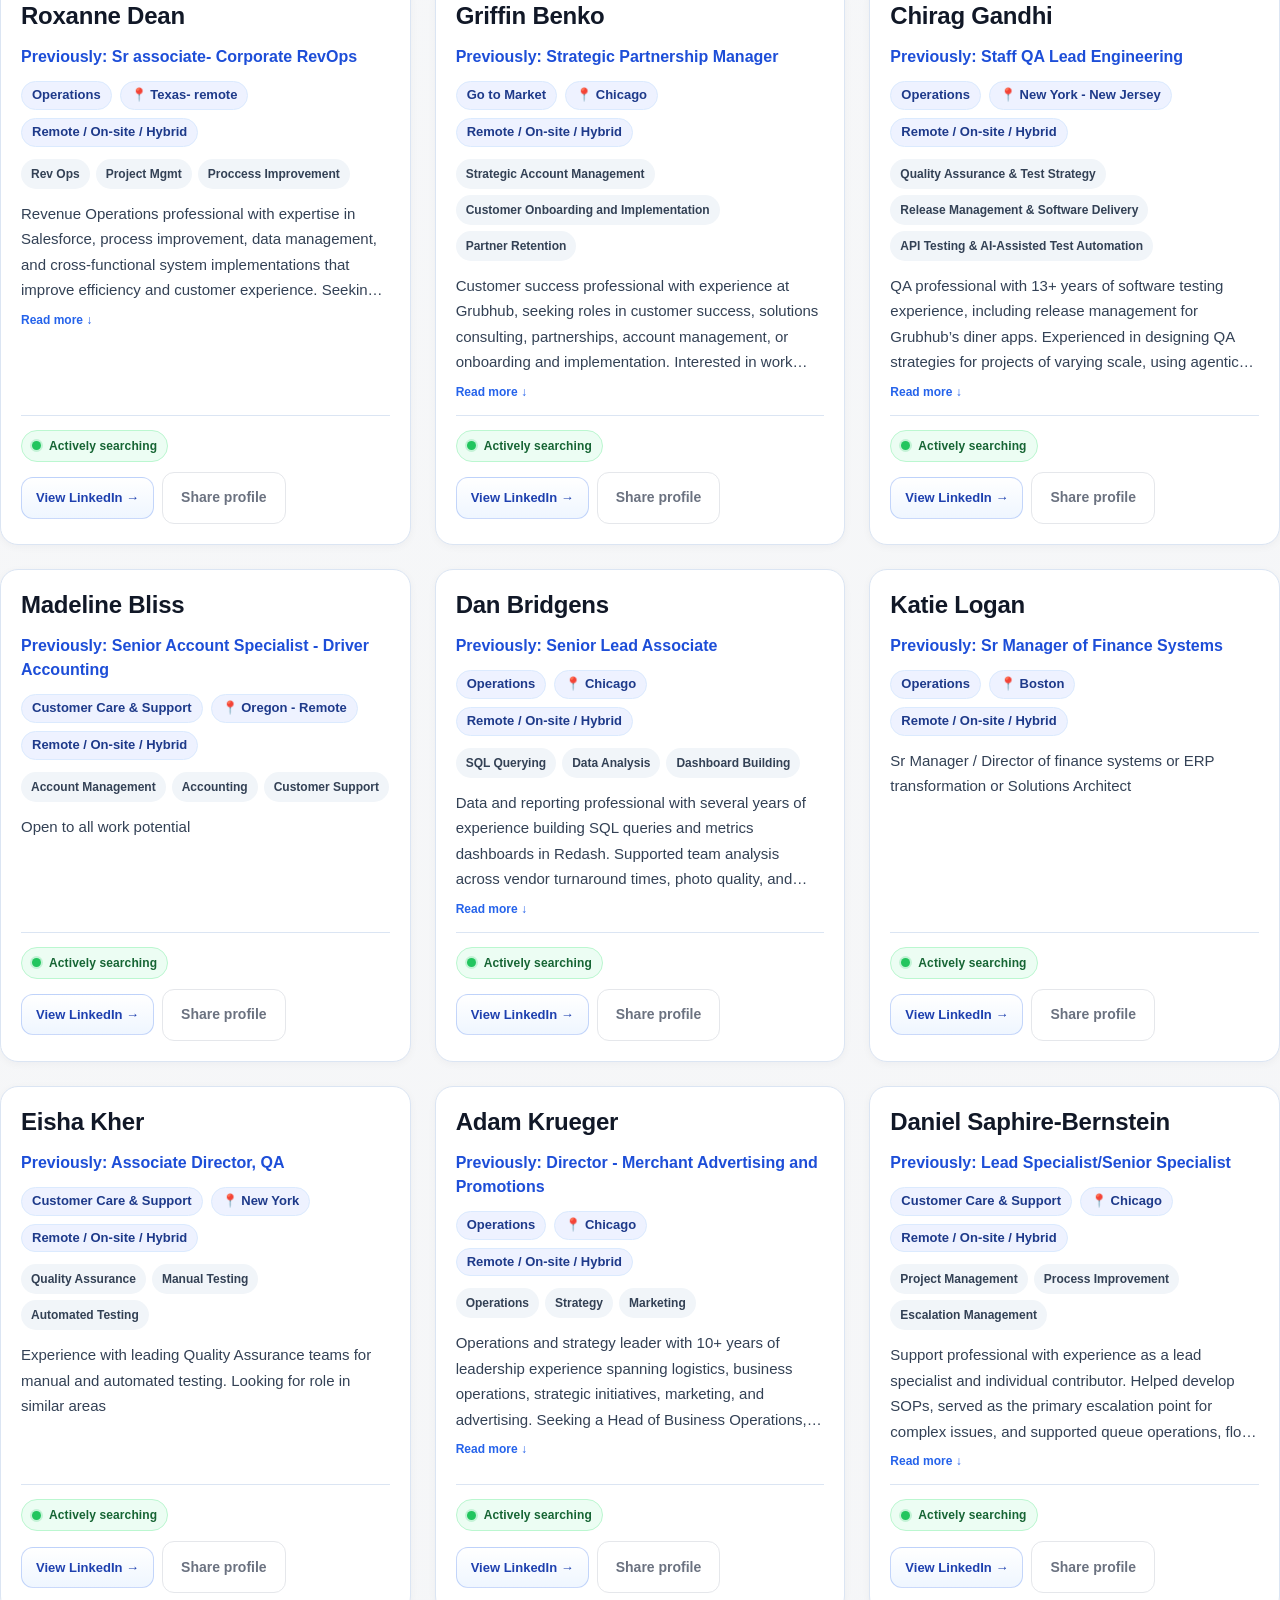
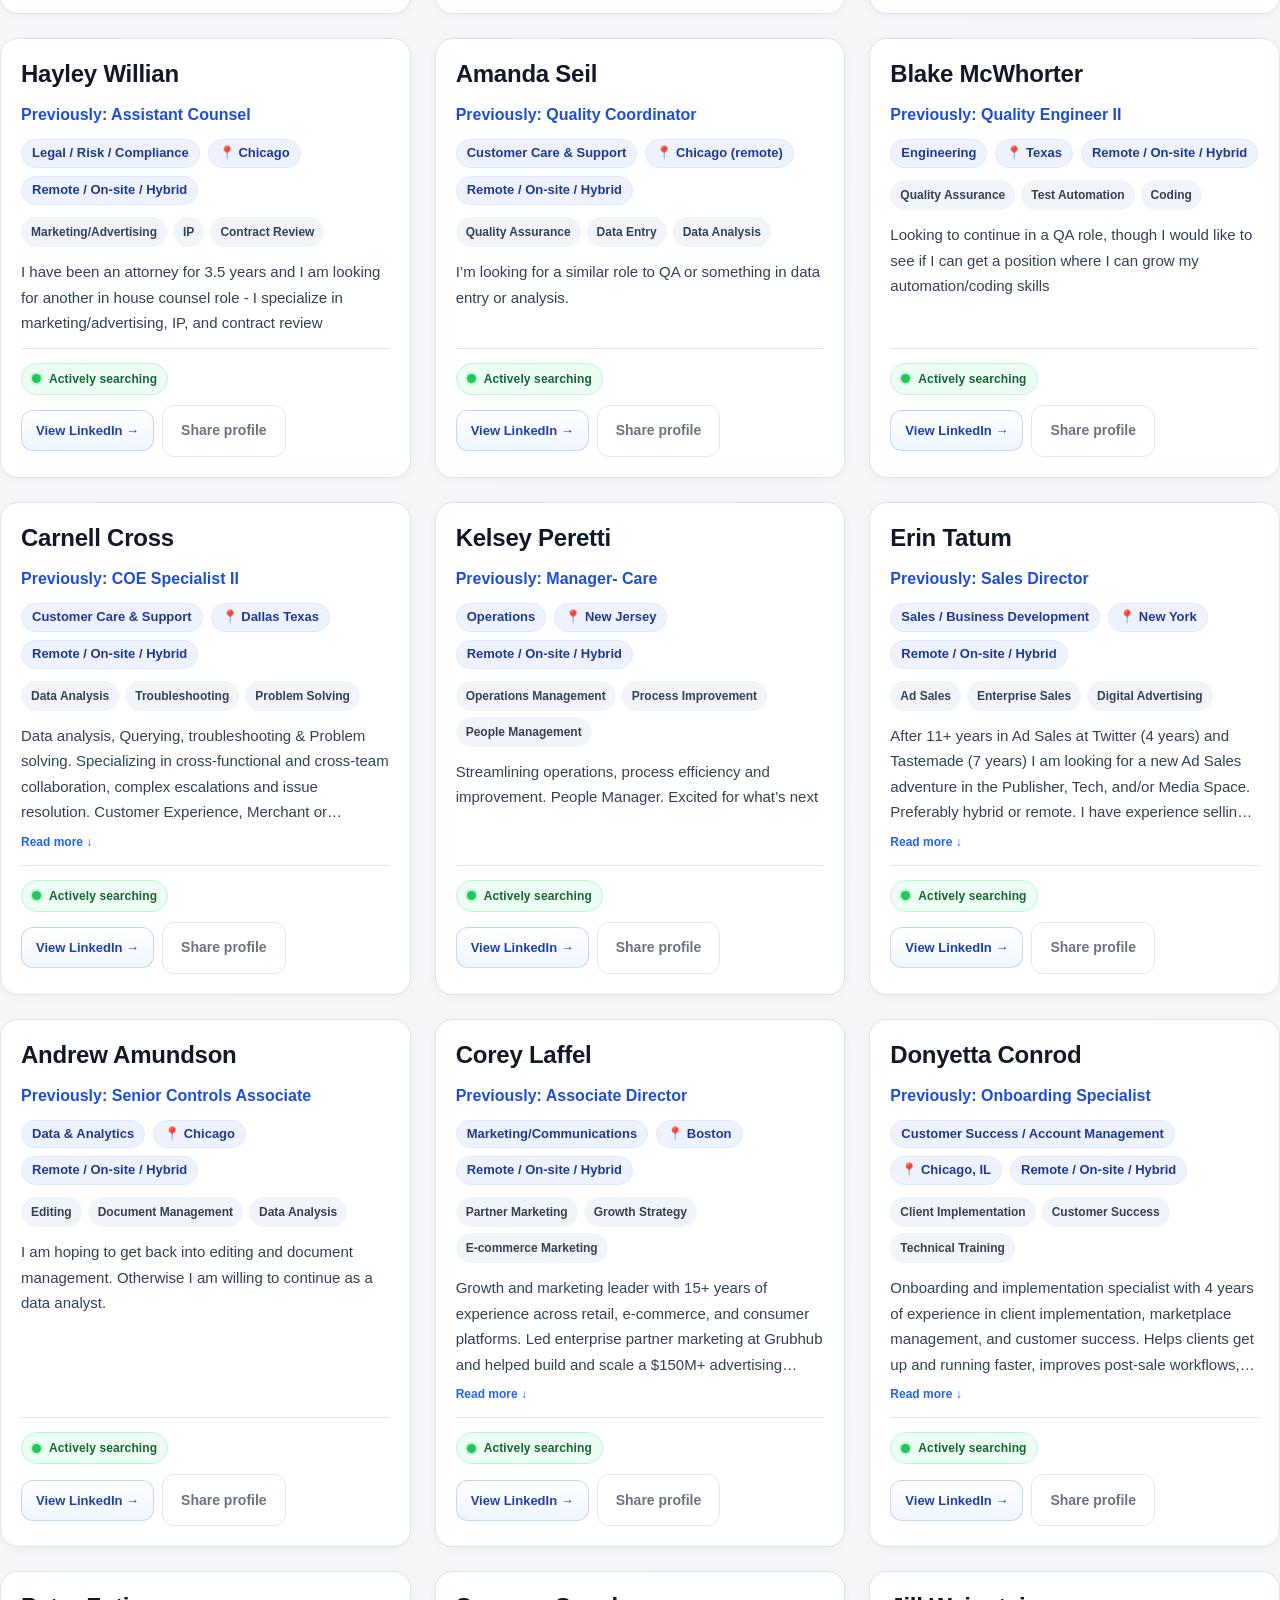
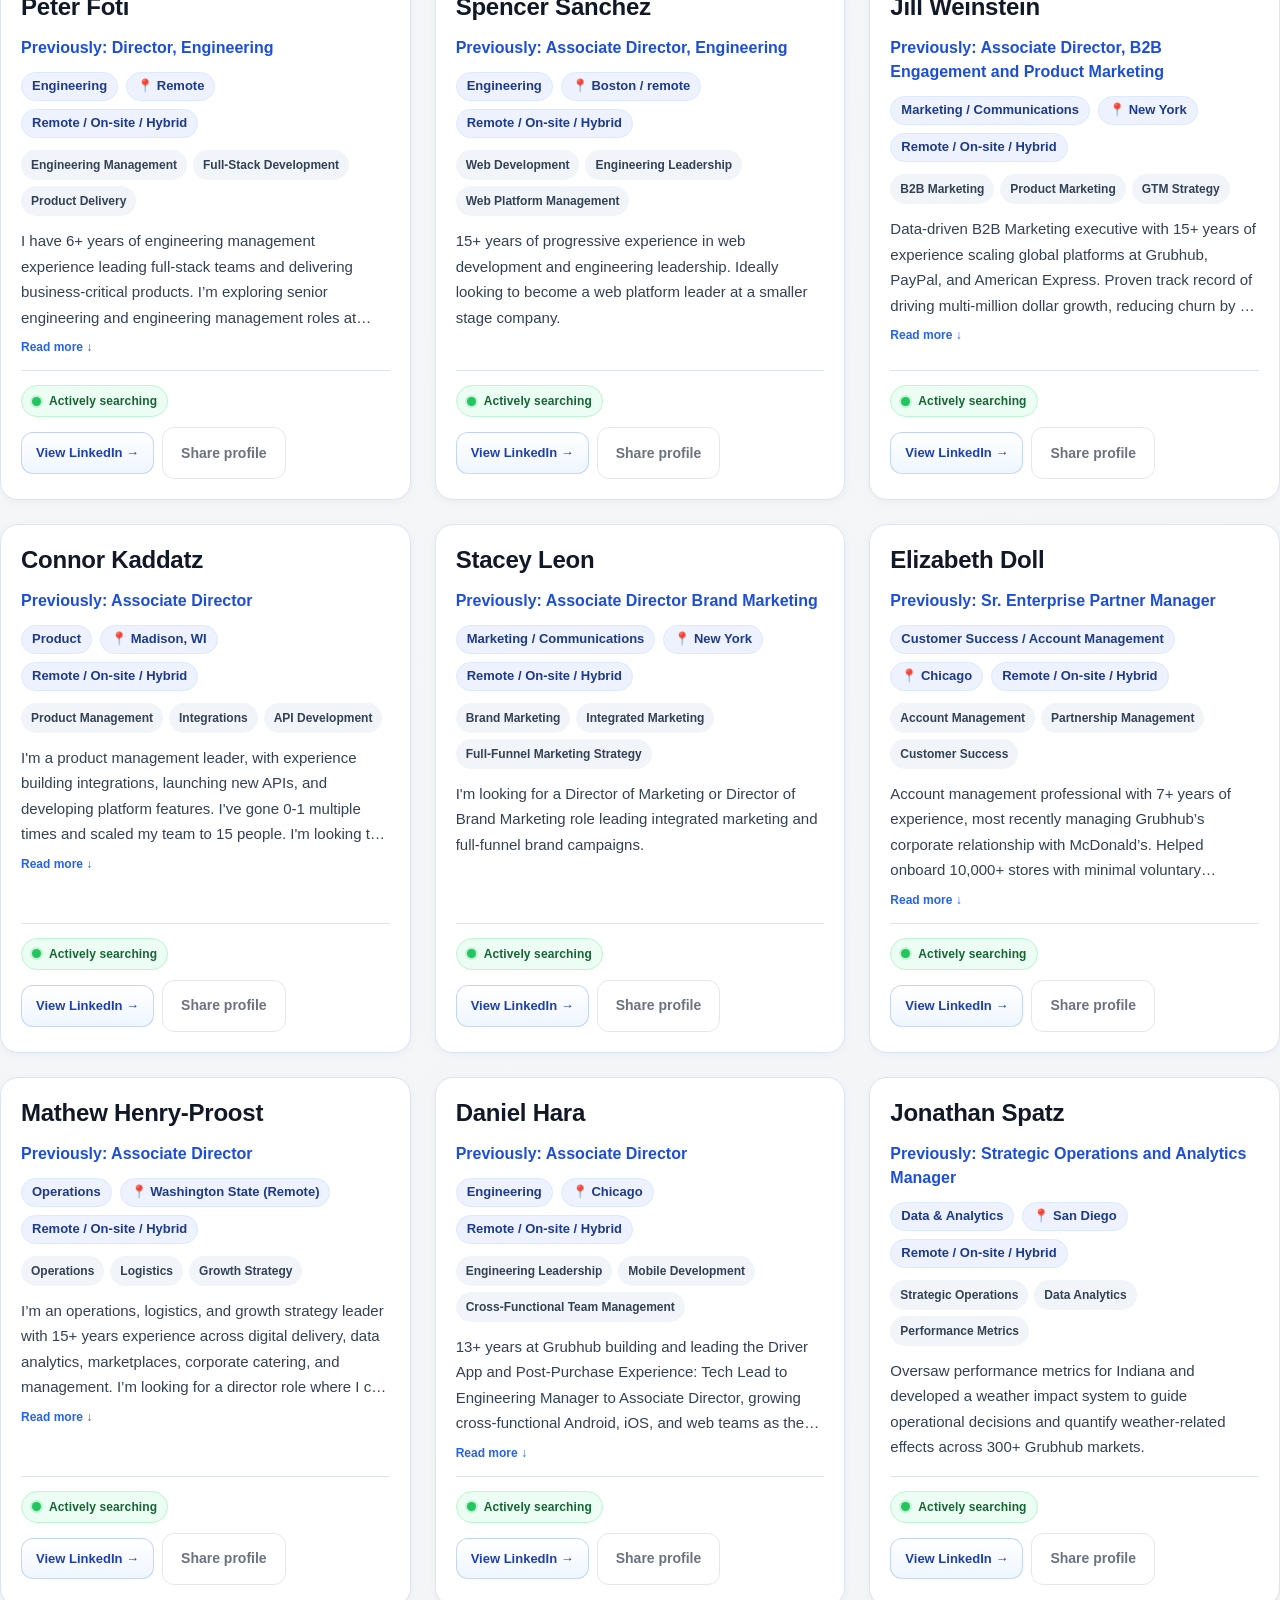
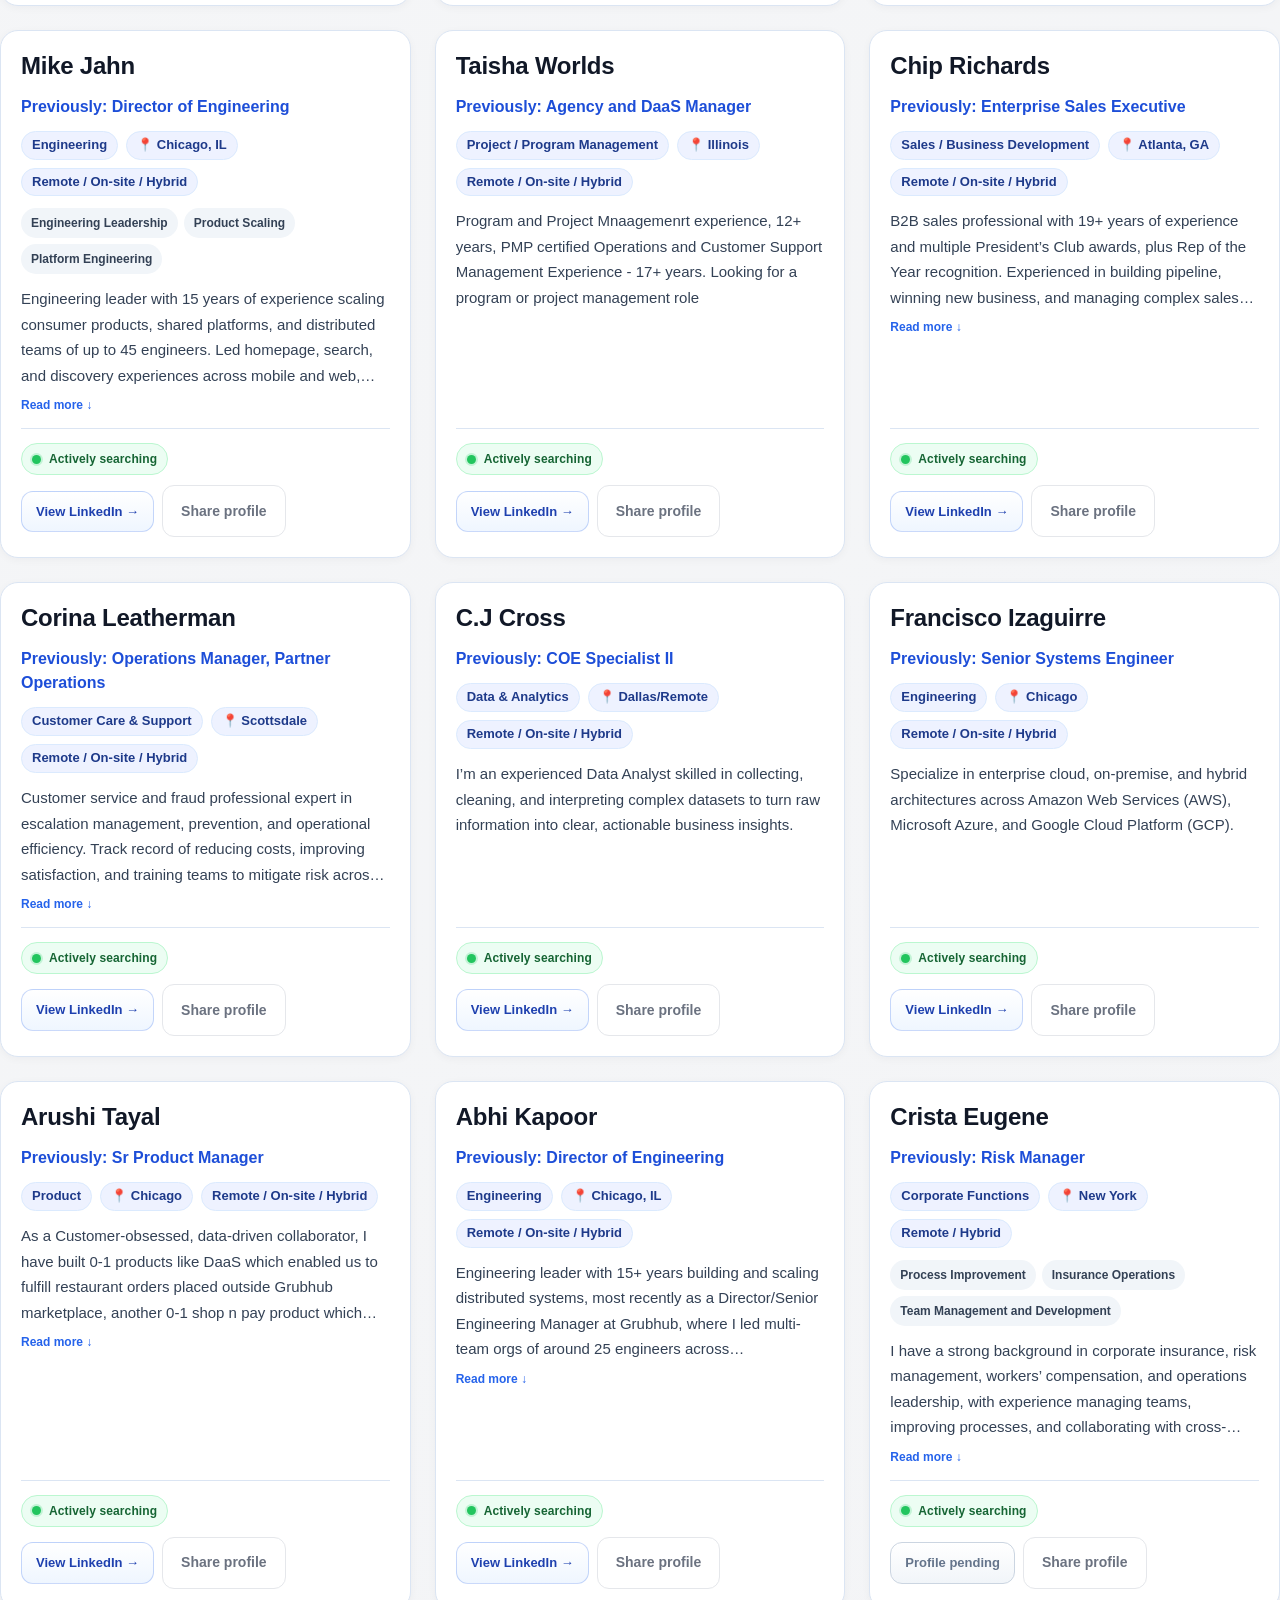
==== commit 3f224240: "Make directory search-first and add shareable profile and filter links" ====
--- a/index.html
+++ b/index.html
@@ -11,10 +11,10 @@
     content="Search former Ex-GH professionals by role, function, location, and skills."
   />
 
-  <link rel="stylesheet" href="style.css?v=directory-cards-1" />
+  <link rel="stylesheet" href="style.css?v=directory-search-first-1" />
 </head>
 
-<body>
+<body class="directory-page">
 
   <!-- =====================
        NAVIGATION
@@ -47,7 +47,7 @@
       </p>
 
       <h1>
-        Reducing noise. Increasing signal.
+        Find your next great hire.
       </h1>
 
       <p class="hero-subtext">
@@ -56,27 +56,6 @@
       </p>
 
 
-      <!-- PRIMARY ACTIONS -->
-
-      <div class="hero-actions hero-actions-primary">
-
-        <a
-          class="primary-btn"
-          href="#directory-section"
-        >
-          Search Talent
-        </a>
-
-        <a
-          class="secondary-btn hero-recruiter-btn"
-          href="https://docs.google.com/forms/d/e/1FAIpQLSe-eIZp1WChWPYzT8cNPWULgSP6v_pSVkYao0XEzlPqFyXDtA/viewform?usp=header"
-          target="_blank"
-          rel="noopener noreferrer"
-        >
-          Share an Open Role
-        </a>
-
-      </div>
 
     </div>
 
@@ -99,19 +78,6 @@
 
 
   <main class="page">
-
-
-    <!-- =====================
-         TALENT NETWORK IMPACT WIDGET
-    ====================== -->
-
-    <section
-      id="talent-impact-widget"
-      class="talent-impact-section"
-      aria-label="Talent Network Impact"
-      aria-live="polite"
-      aria-busy="true"
-    ></section>
 
 
     <!-- =====================
@@ -131,27 +97,12 @@
           </h2>
           <p
             id="resultsCount"
-            class="results-count"
+            class="results-count" role="status"
           >
-            0 results
+            Loading talent…
           </p>
         </div>
 
-      </div>
-
-      <div class="directory-profile-actions">
-        <p>
-          Found a job, need to update something, or no longer want to be listed?
-          Submit a request and we’ll update or remove your profile.
-        </p>
-        <a
-          class="secondary-btn"
-          href="https://docs.google.com/forms/d/e/1FAIpQLSePvYi72JFg37T6nQti-sC3dTTAOES2TLpDUh2nFLg1DwtGHQ/viewform"
-          target="_blank"
-          rel="noopener noreferrer"
-        >
-          Update or Remove My Profile
-        </a>
       </div>
 
       <!-- ACTIVE FILTERS BREADCRUMB -->
@@ -162,13 +113,15 @@
       ></div>
 
 
+      <div id="functionChips" class="function-chips" role="group" aria-label="Browse by function"></div>
+
       <div class="controls">
 
         <div class="search-wrapper">
           <input
             id="search"
             type="text"
-            placeholder="Product Manager, Python, Chicago, Customer Success..."
+            placeholder="Search roles, skills, or names…"
             aria-label="Search talent directory"
           />
           <button
@@ -214,8 +167,20 @@
 
       </div>
 
+      <button id="shareSearch" class="clear-btn" type="button">Copy search link</button>
+      <p id="shareStatus" class="share-status" role="status"></p>
+
     </section>
 
+
+    <!-- =====================
+         DIRECTORY
+    ====================== -->
+
+    <section
+      id="directory"
+      class="directory-grid"
+    ></section>
 
     <!-- =====================
          OPTIONAL TALENT EXPLORER
@@ -252,18 +217,38 @@
 
 
     <!-- =====================
-         DIRECTORY
+         TALENT NETWORK IMPACT WIDGET
     ====================== -->
 
     <section
-      id="directory"
-      class="directory-grid"
+      id="talent-impact-widget"
+      class="talent-impact-section"
+      aria-label="Talent Network Impact"
+      aria-live="polite"
+      aria-busy="true"
     ></section>
+
+
+      <div class="directory-profile-actions">
+        <p>
+          Found a job, need to update something, or no longer want to be listed?
+          Submit a request and we’ll update or remove your profile.
+        </p>
+        <a
+          class="secondary-btn"
+          href="https://docs.google.com/forms/d/e/1FAIpQLSePvYi72JFg37T6nQti-sC3dTTAOES2TLpDUh2nFLg1DwtGHQ/viewform"
+          target="_blank"
+          rel="noopener noreferrer"
+        >
+          Update or Remove My Profile
+        </a>
+      </div>
 
   </main>
 
   <footer class="site-footer">
     <div class="site-footer-inner">
+      <a class="secondary-btn" href="https://docs.google.com/forms/d/e/1FAIpQLSe-eIZp1WChWPYzT8cNPWULgSP6v_pSVkYao0XEzlPqFyXDtA/viewform?usp=header" target="_blank" rel="noopener noreferrer">Share an Open Role</a>
       <nav class="site-footer-nav" aria-label="Footer navigation">
         <a href="about.html">About</a>
         <a href="index.html">Directory</a>
@@ -280,7 +265,7 @@
        JAVASCRIPT
   ====================== -->
 
-  <script src="script.js?v=directory-cards-1"></script>
+  <script src="script.js?v=directory-search-first-1"></script>
   <script src="talent-impact.js"></script>
 
   <script src="analytics-config.js"></script>
--- a/style.css
+++ b/style.css
@@ -2252,3 +2252,41 @@
     line-height: 1.6;
   }
 }
+
+/* Search-first directory. Scoped to preserve the other site pages. */
+.directory-page .hero { padding: 28px 20px 20px; }
+.directory-page .hero h1 { font-size: clamp(28px, 4vw, 42px); margin: 0 0 10px; }
+.directory-page .hero-subtext { margin: 0 auto; font-size: 17px; }
+.directory-page .site-note { padding: 10px 20px; }
+.directory-page .page { padding-top: 24px; }
+.directory-page .controls-section { margin-bottom: 12px; }
+.directory-page .controls { display: grid; grid-template-columns: 1fr 1fr auto; gap: 12px; margin-top: 12px; }
+.directory-page .search-wrapper { grid-column: 1 / -1; }
+.directory-page .controls select { width: 100%; min-width: 0; }
+.function-chips { display: flex; flex-wrap: wrap; gap: 8px; margin: 14px 0; }
+.function-chip { border: 1px solid #dbe5f3; border-radius: 999px; padding: 9px 13px; background: #f8fafc; color: #334155; font: inherit; font-size: 13px; cursor: pointer; }
+.function-chip[aria-pressed="true"] { color: white; background: #2563eb; border-color: #2563eb; }
+.directory-page button:focus-visible, .directory-page a:focus-visible { outline: 3px solid #2563eb; outline-offset: 3px; }
+.directory-page .directory-grid { margin-top: 16px; }
+.directory-page .directory-grid .card { padding: 20px; gap: 12px; background: white; box-shadow: 0 2px 8px rgba(15,23,42,.04); }
+.directory-page .directory-grid .card::before { display: none; }
+.directory-page .directory-grid .card:hover { transform: none; }
+.directory-page .directory-grid .skill-tags { gap: 6px; }
+.directory-page .directory-grid .skill-tags span { padding: 5px 9px; font-size: 12px; background: #f1f5f9; color: #334155; border-color: transparent; }
+.directory-page .directory-grid .card-footer { margin-top: auto; flex-direction: column; align-items: flex-start; }
+.candidate-links { display: flex; align-items: center; flex-wrap: wrap; gap: 8px; width: 100%; }
+.share-status { font-size: 14px; color: #334155; overflow-wrap: anywhere; }
+.share-status:empty { display: none; }
+.share-status input { width: 100%; padding: 10px; }
+.directory-page #shareSearch { margin-top: 12px; }
+.directory-page .directory-profile-actions { margin-top: 24px; }
+.directory-page .function-card { font: inherit; color: inherit; text-align: left; }
+@media (min-width: 1180px) { .directory-page .directory-grid { grid-template-columns: repeat(3, minmax(0, 1fr)); } }
+@media (max-width: 640px) {
+  .directory-page .controls { grid-template-columns: 1fr; }
+  .directory-page .hero { padding: 24px 16px 16px; }
+  .directory-page .hero-subtext { font-size: 15px; }
+  .directory-page .function-chips { flex-wrap: nowrap; overflow-x: auto; padding: 3px 3px 10px; }
+  .function-chip { flex-shrink: 0; }
+}
+@media (prefers-reduced-motion: reduce) { .directory-page * { scroll-behavior: auto; transition: none; } }
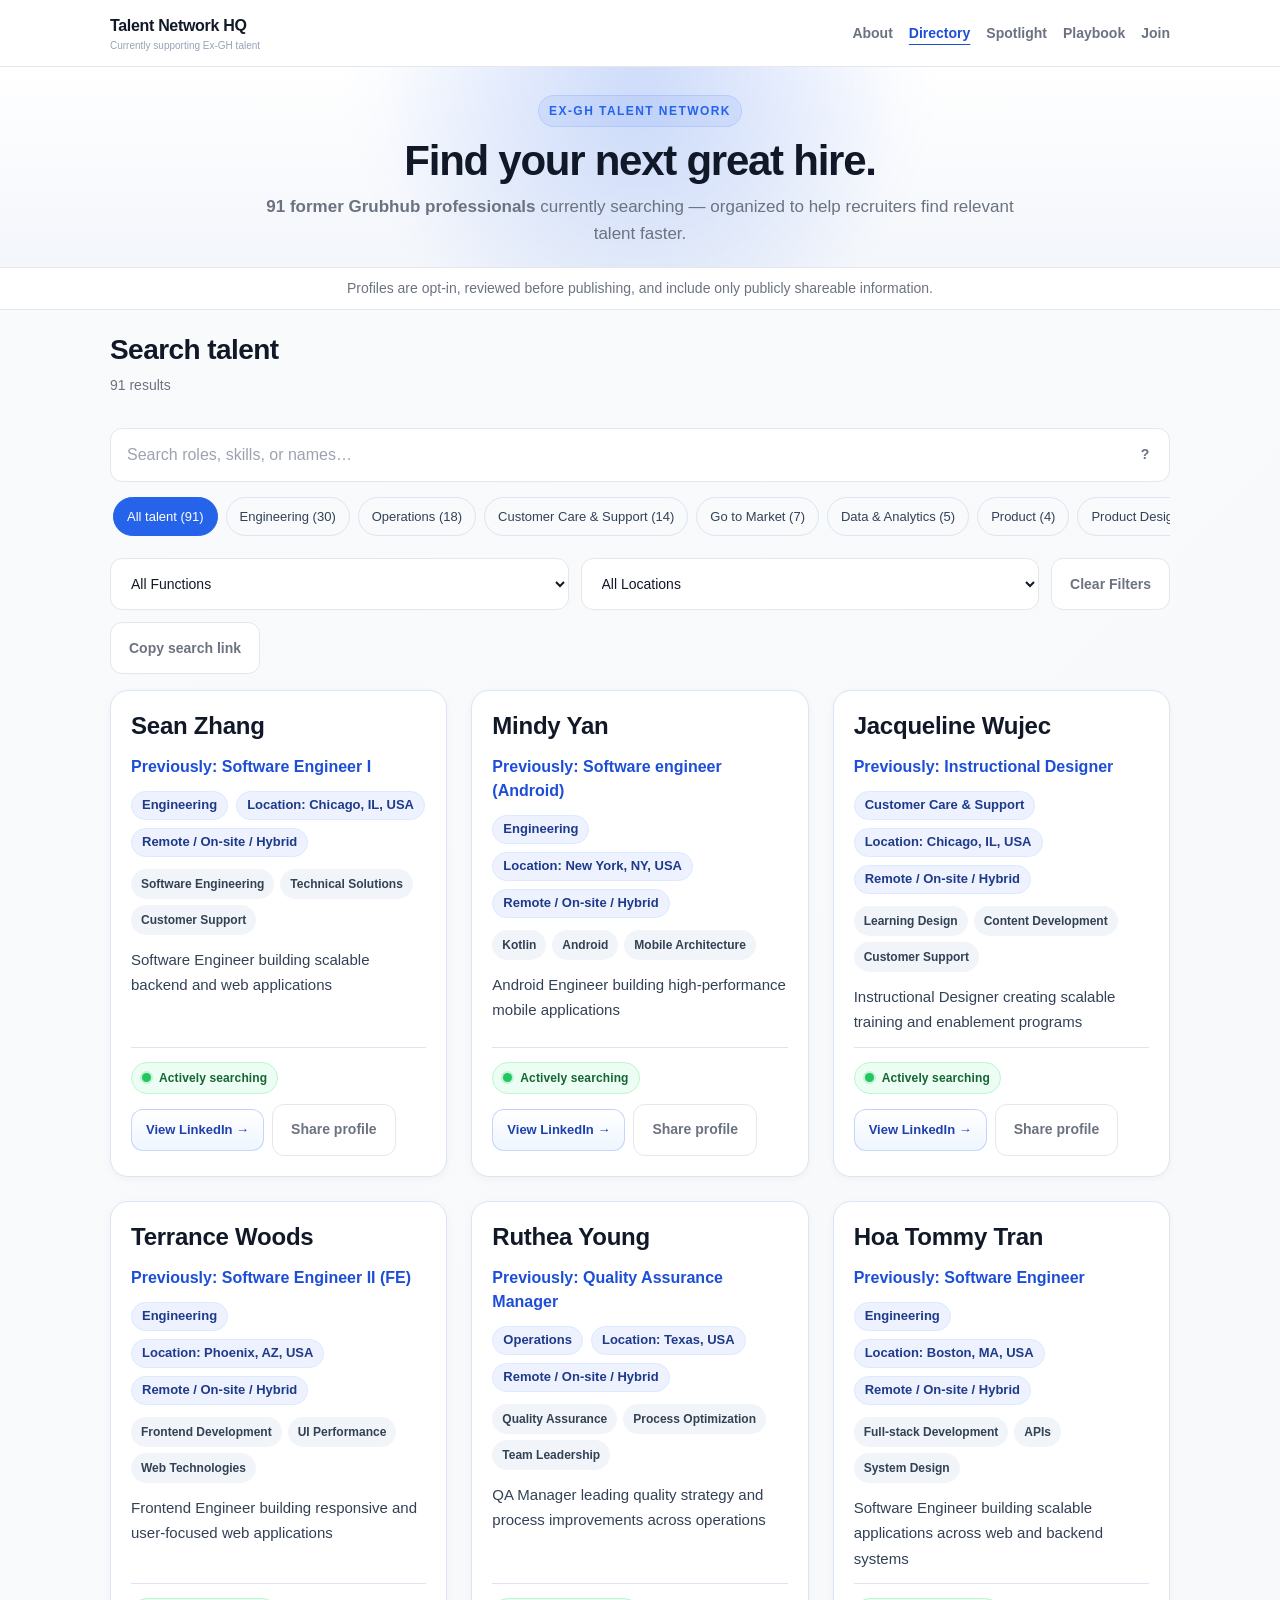
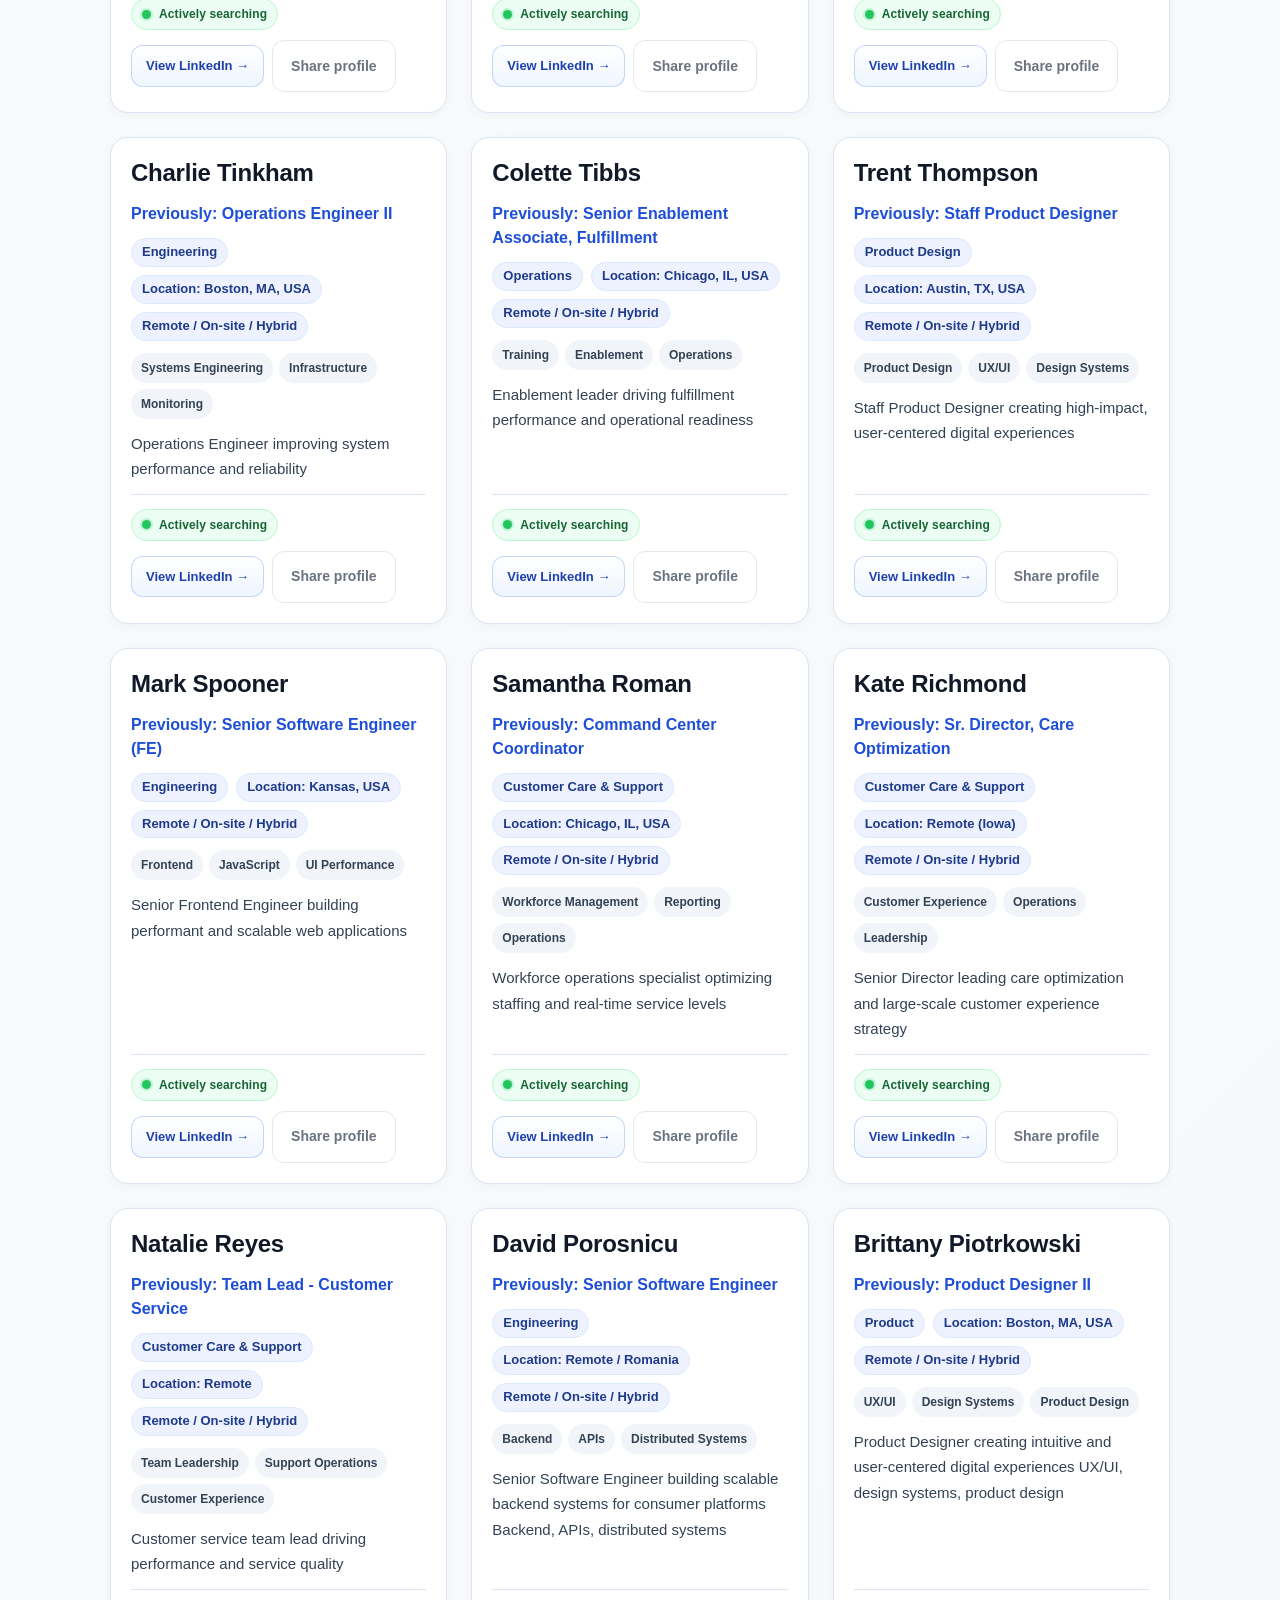
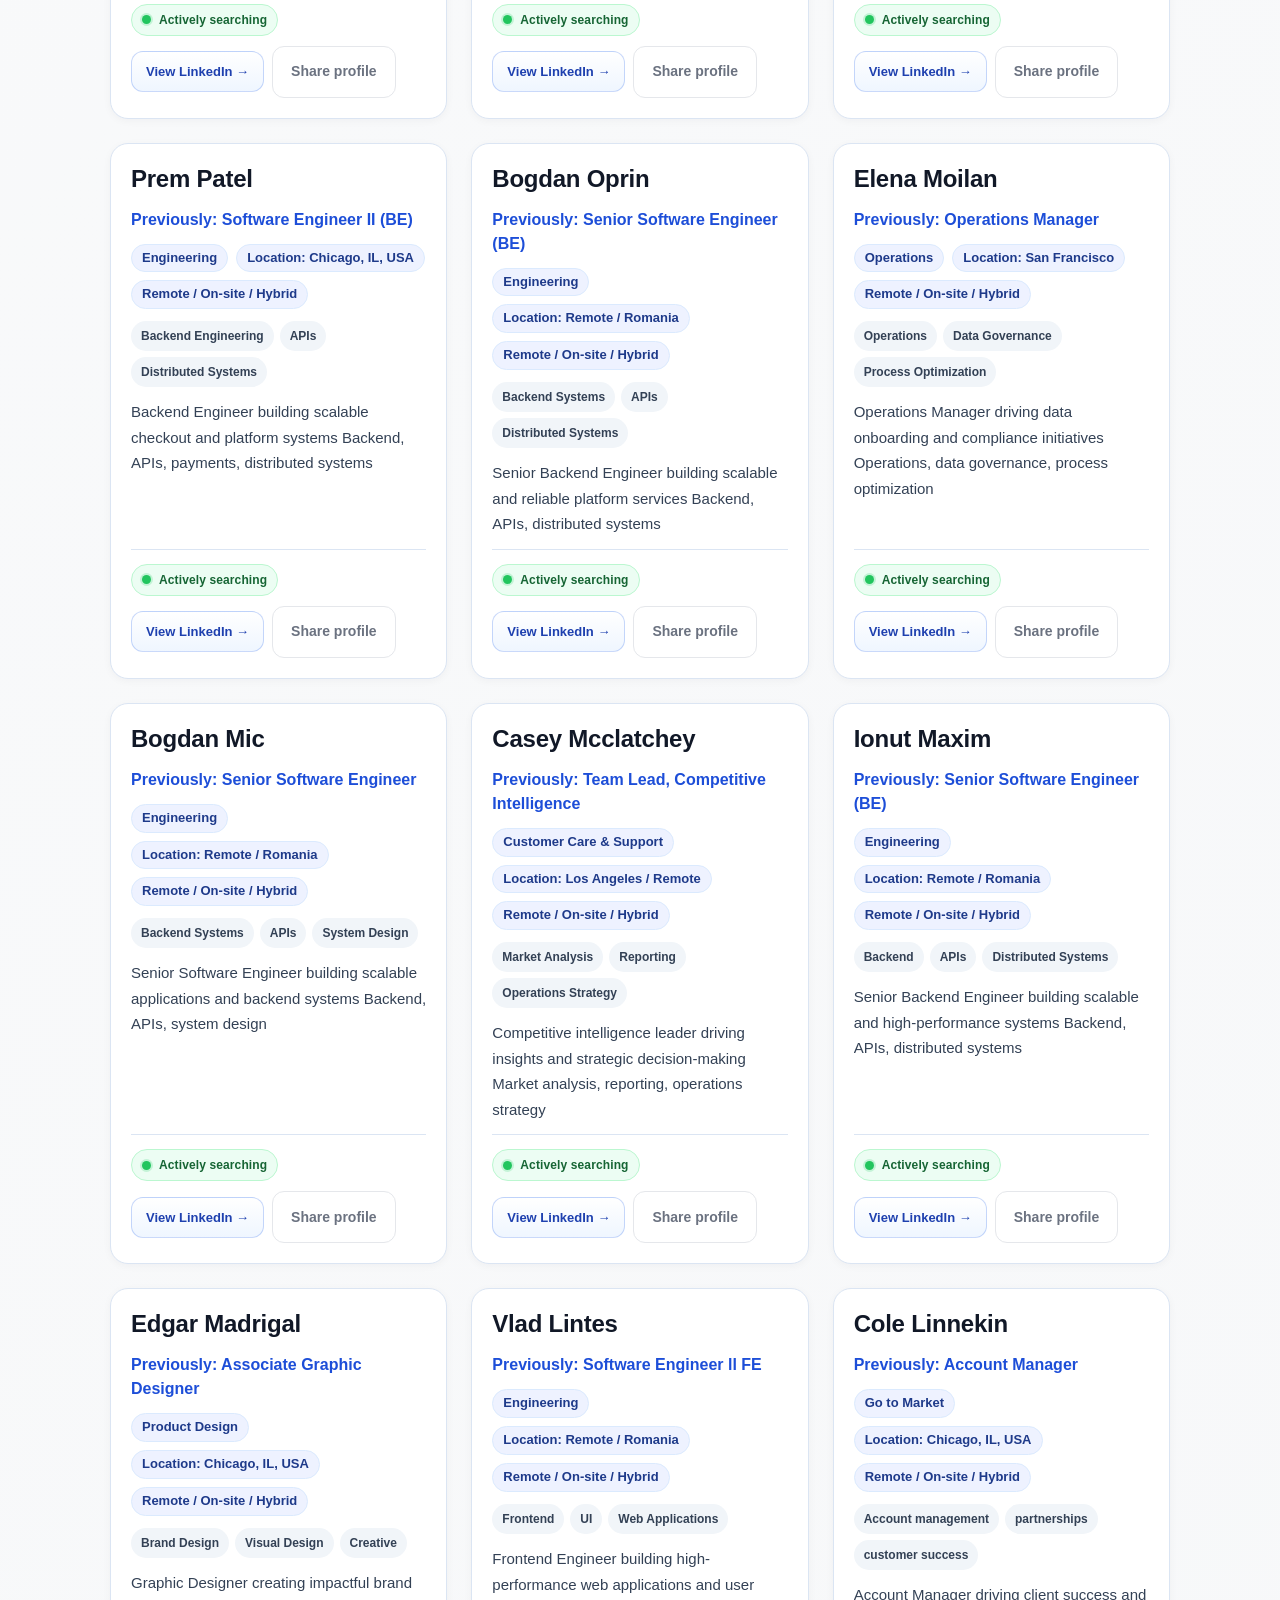
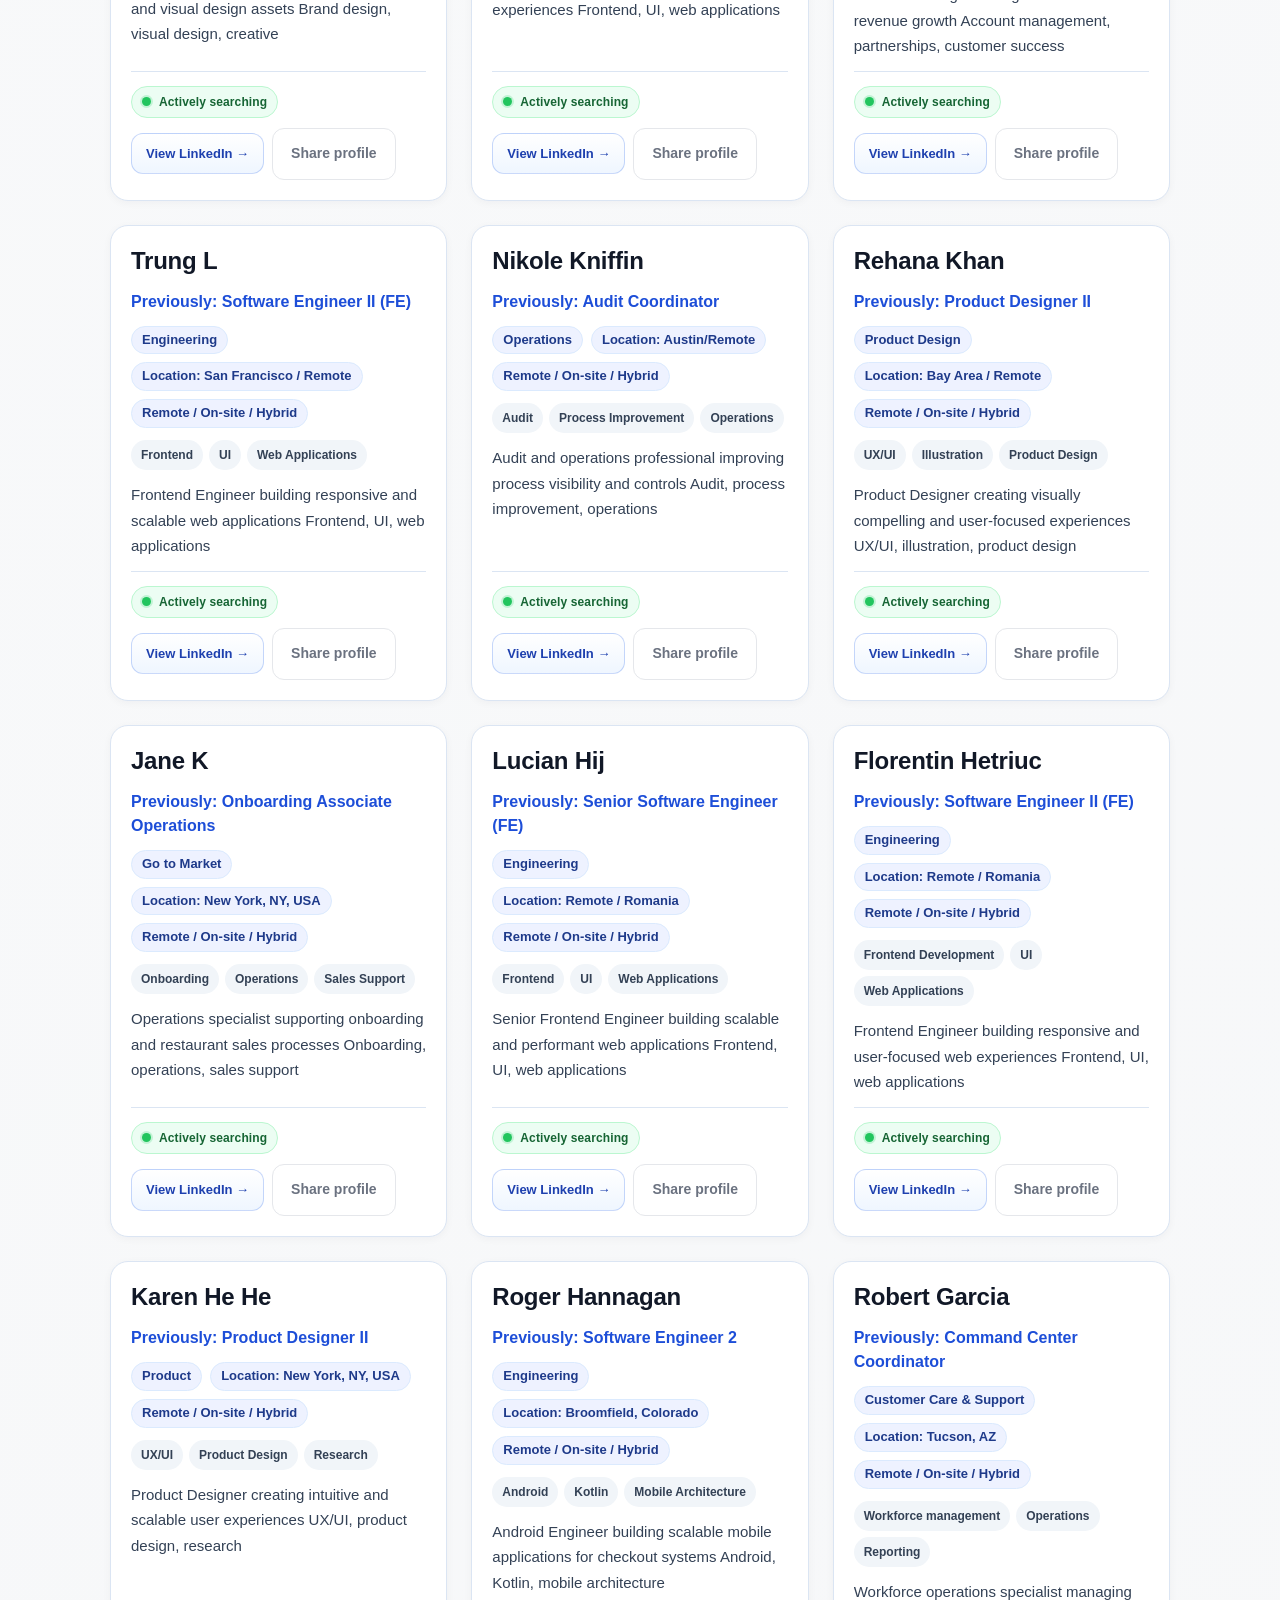
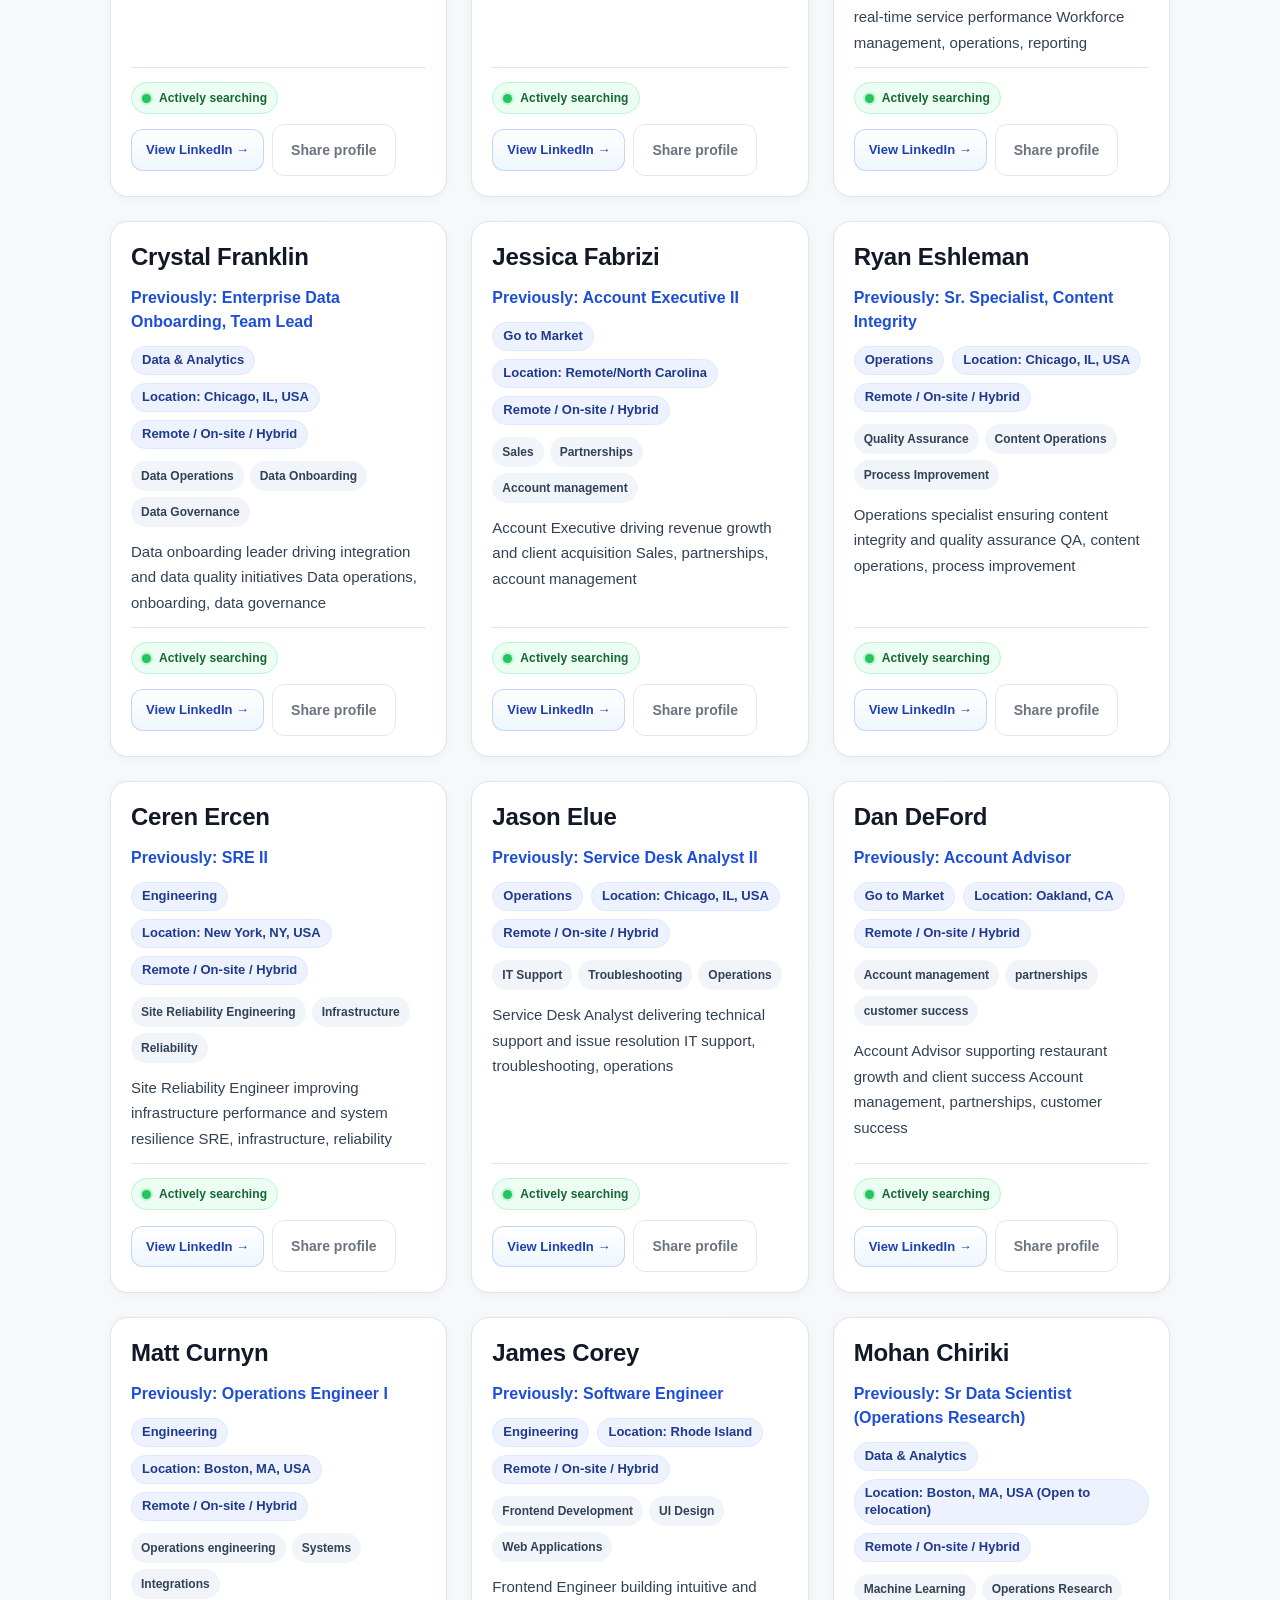
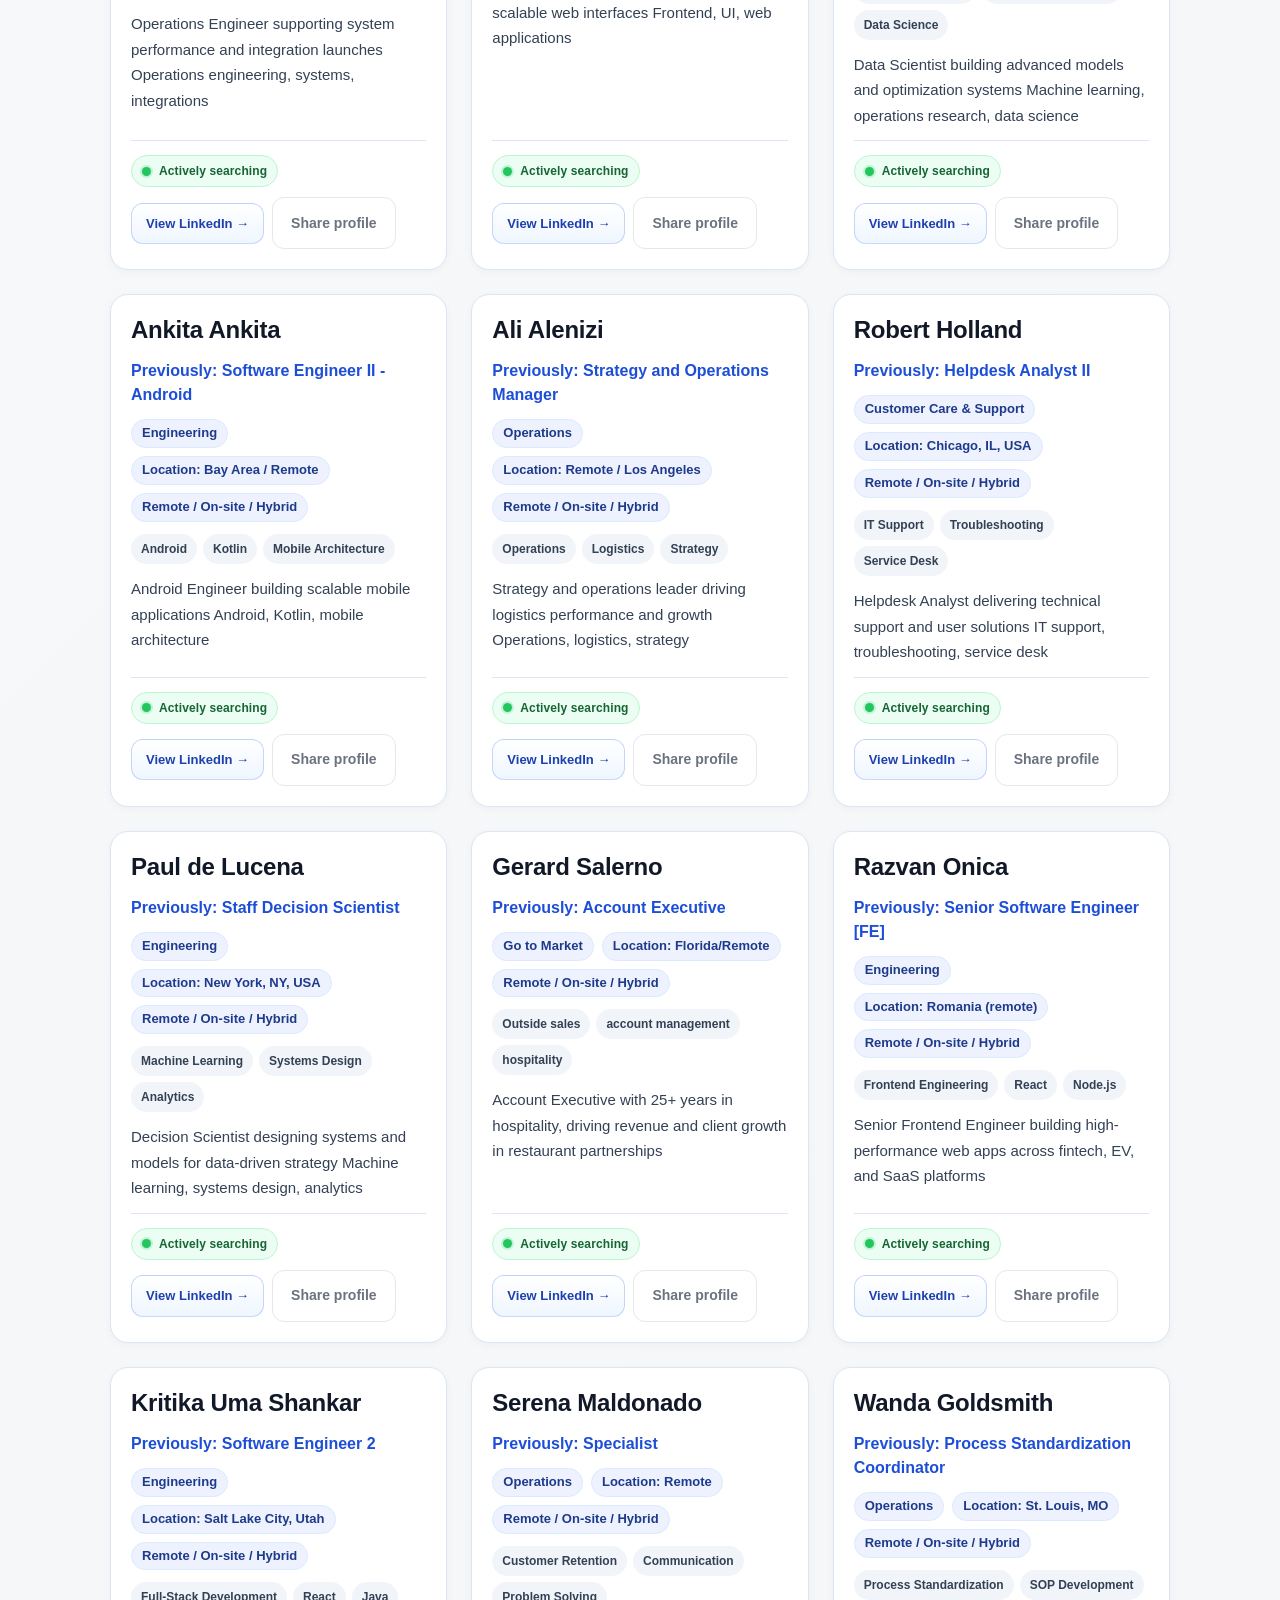
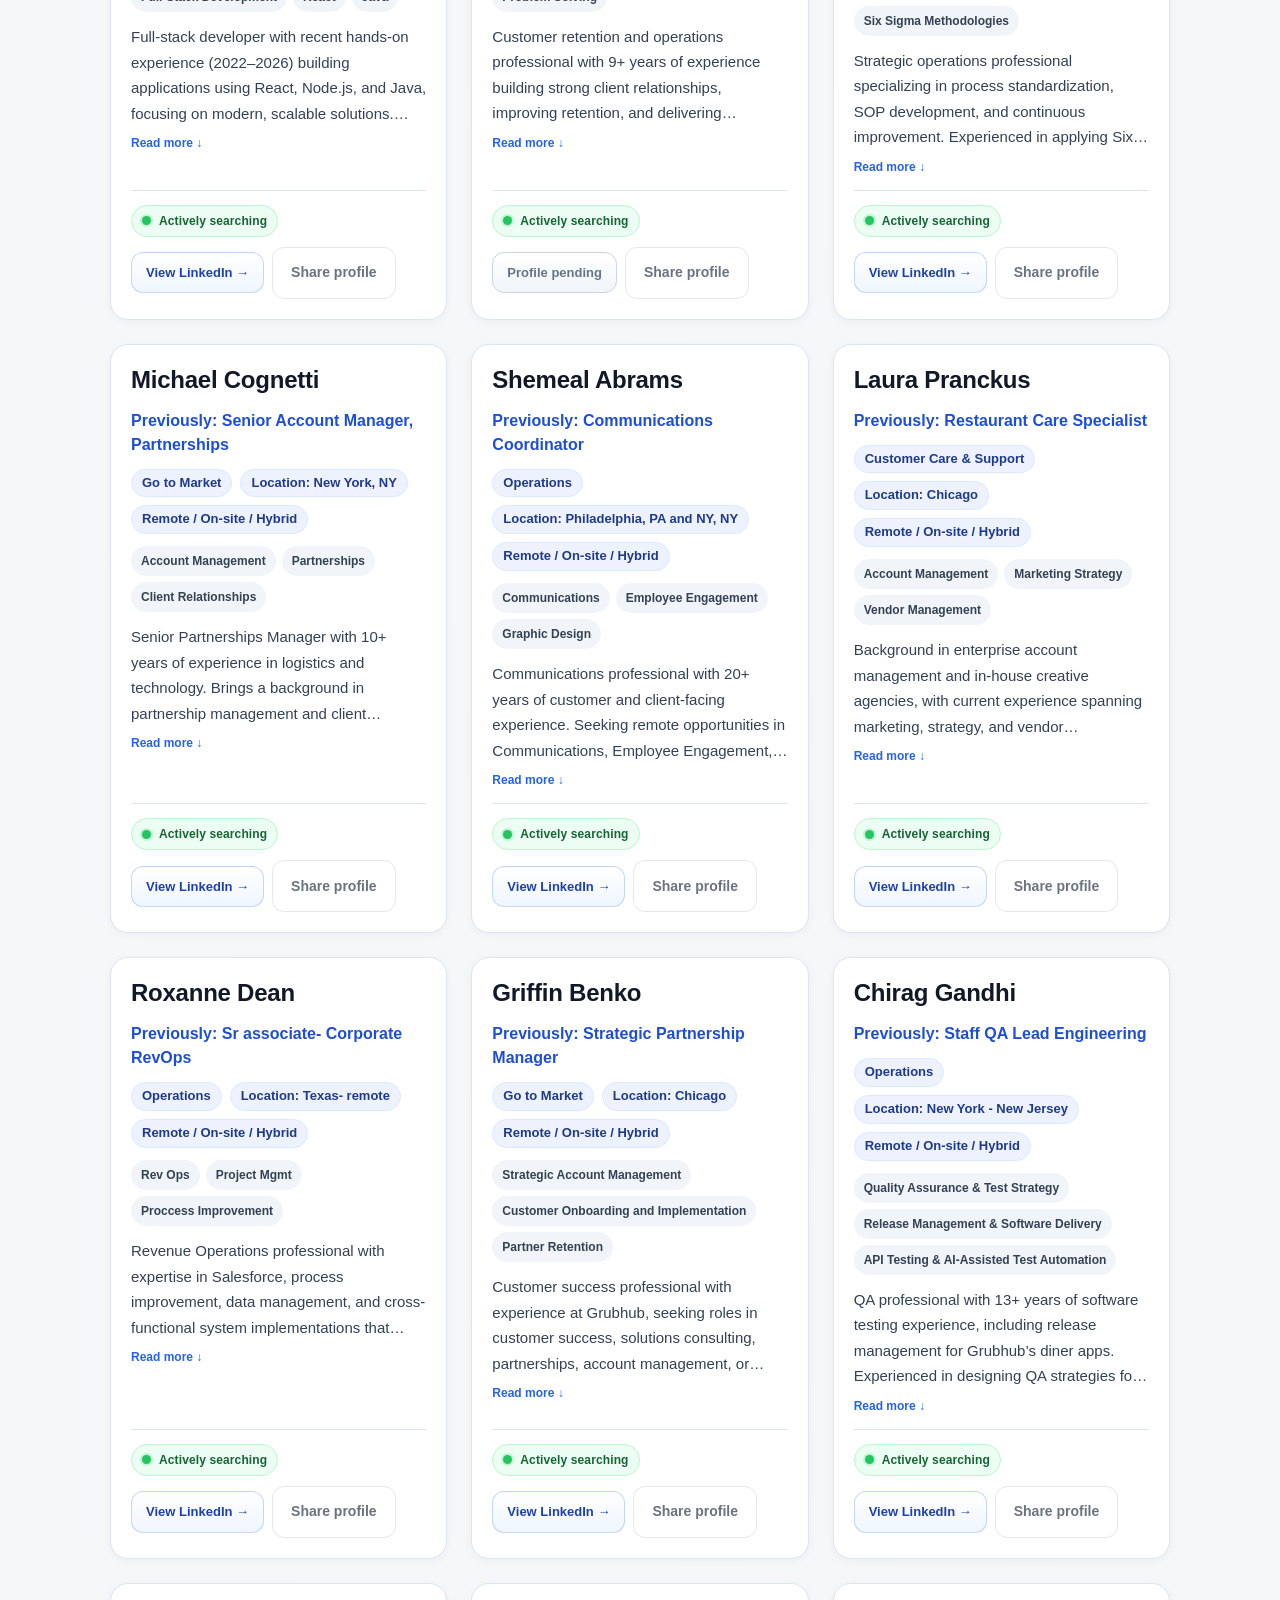
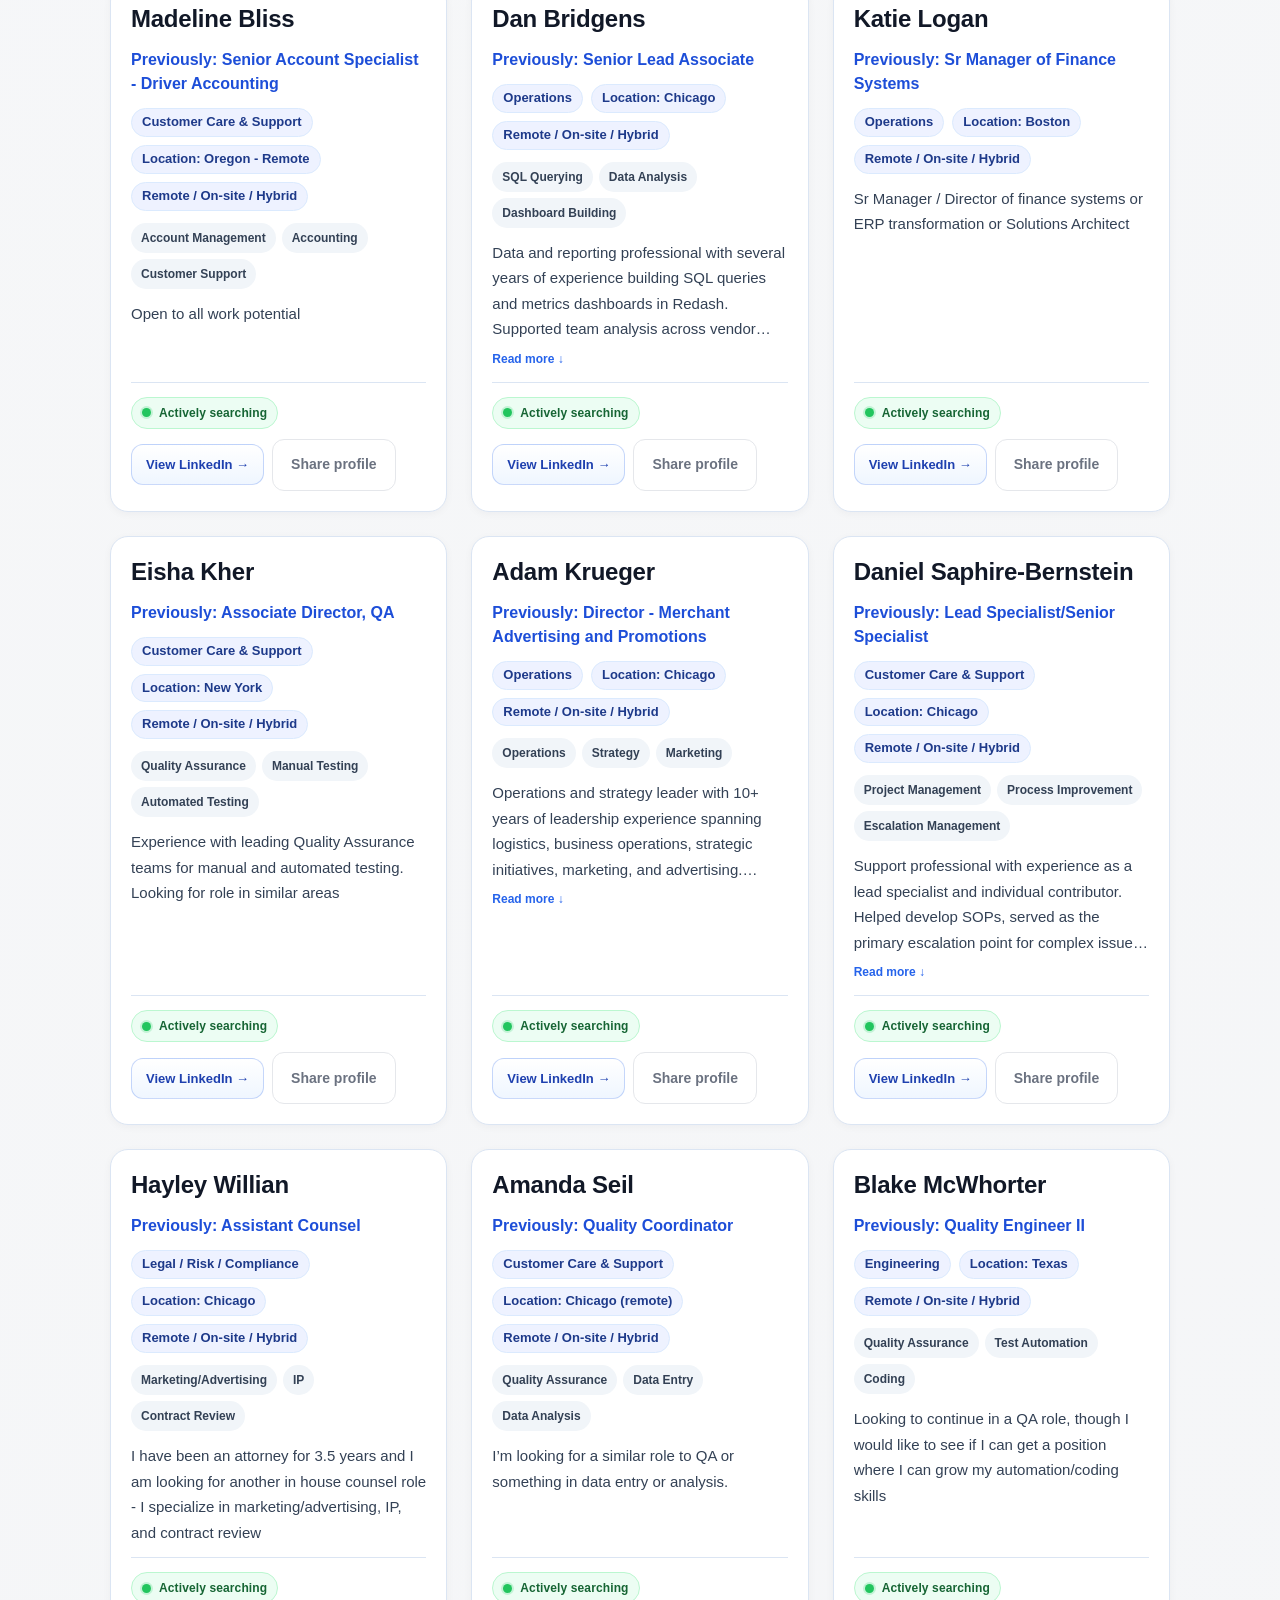
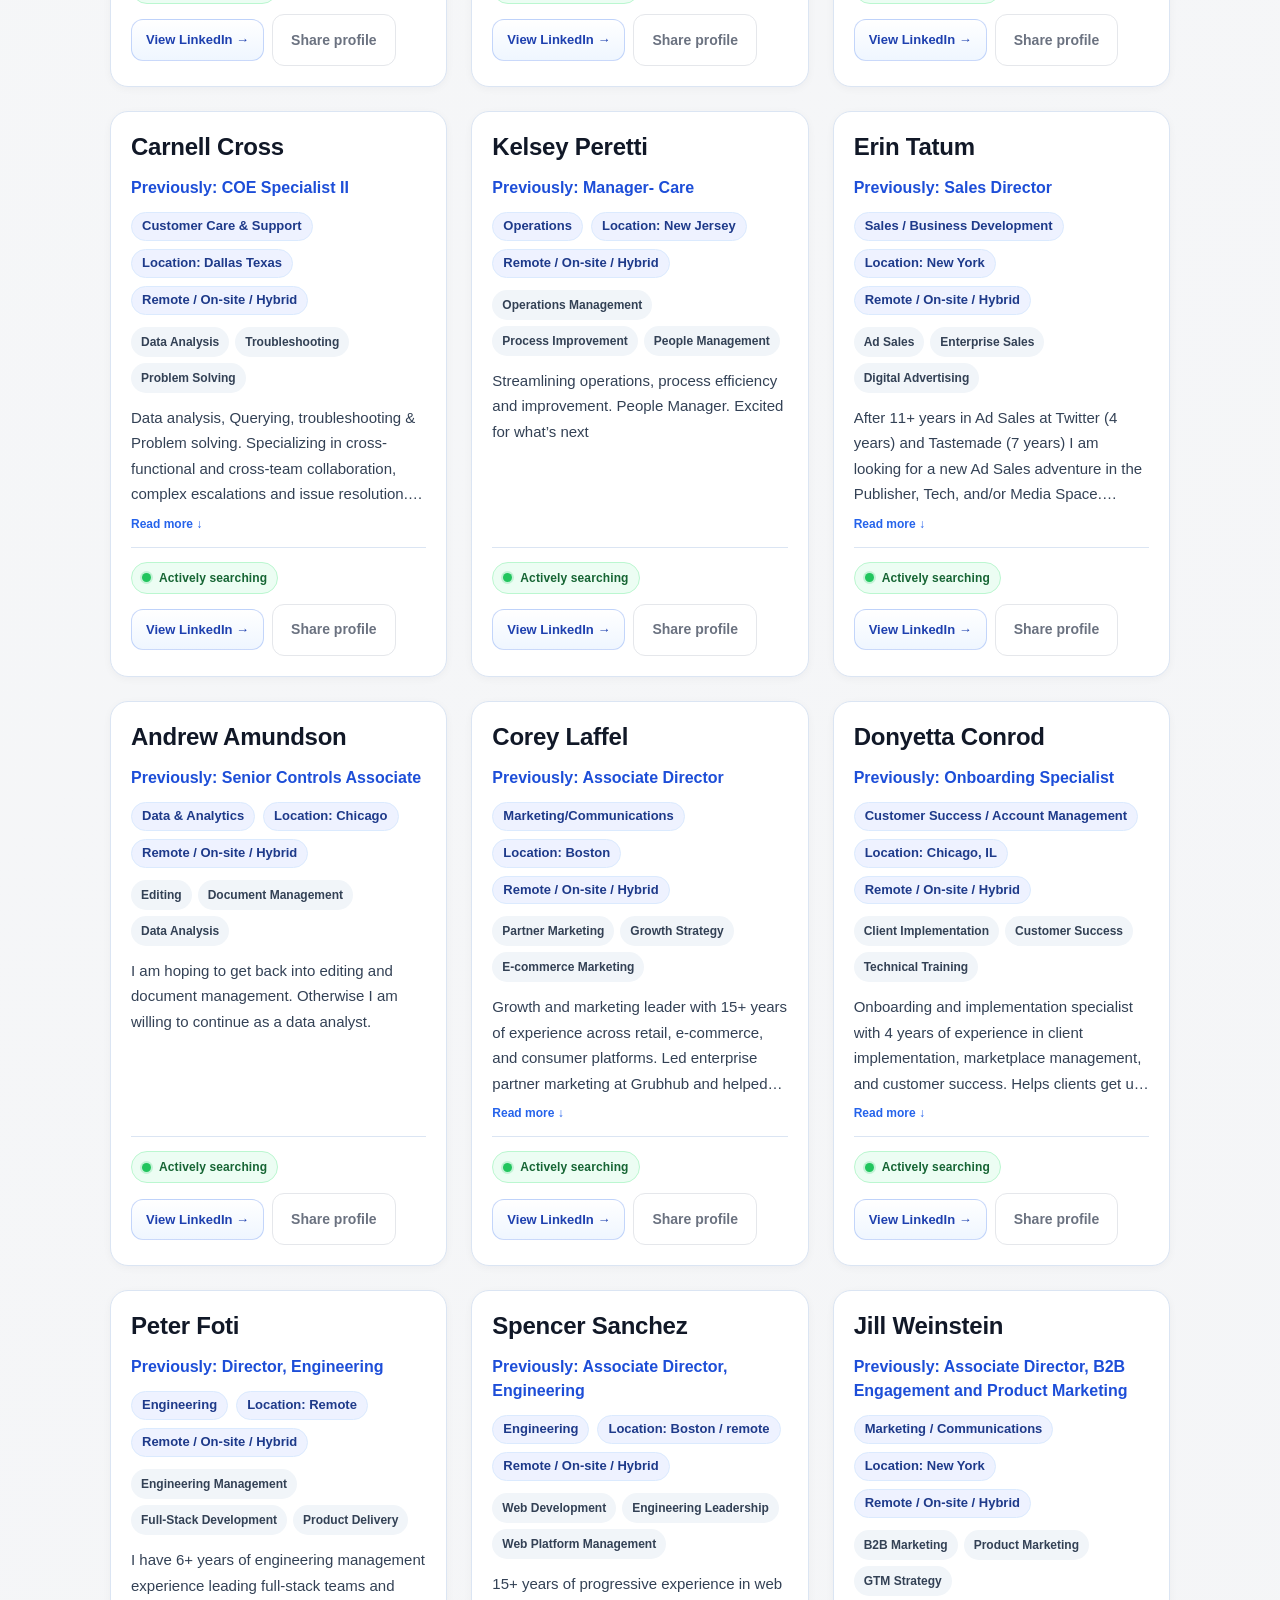
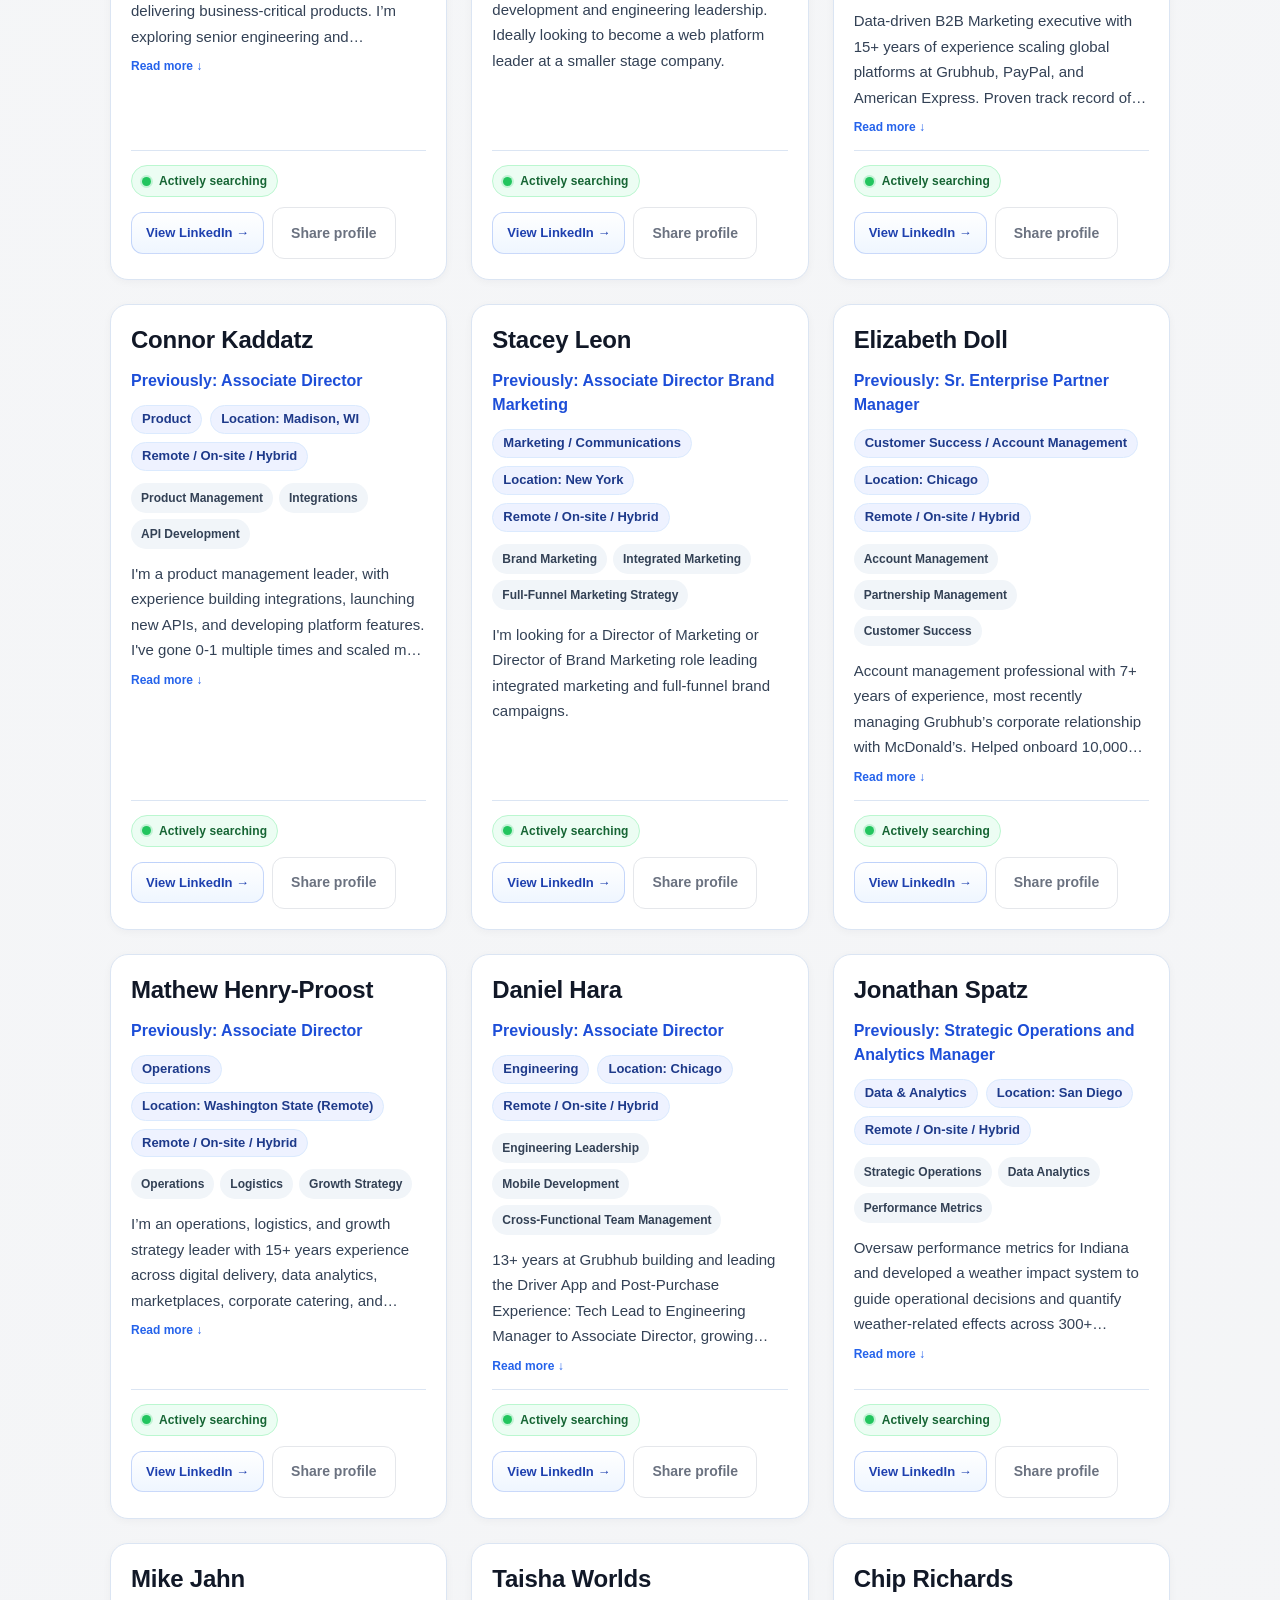
==== commit c3ac87e3: "Complete Chromium UX QA and fix keyboard and responsive layout issues" ====
--- a/index.html
+++ b/index.html
@@ -113,7 +113,6 @@
       ></div>
 
 
-      <div id="functionChips" class="function-chips" role="group" aria-label="Browse by function"></div>
 
       <div class="controls">
 
@@ -128,14 +127,17 @@
             class="search-help-btn"
             title="Tips: Search across name, role, function, team, location, and professional skills"
             aria-label="Search tips"
+            aria-describedby="searchHelp"
           >
             ?
           </button>
-          <div class="search-help-tooltip">
+          <div id="searchHelp" class="search-help-tooltip" role="tooltip">
             <strong>Search across:</strong> name, role, function, team, location, and professional skills
           </div>
         </div>
 
+
+      <div id="functionChips" class="function-chips" role="group" aria-label="Browse by function"></div>
 
         <select 
           id="functionFilter"
--- a/style.css
+++ b/style.css
@@ -2290,3 +2290,14 @@
   .function-chip { flex-shrink: 0; }
 }
 @media (prefers-reduced-motion: reduce) { .directory-page * { scroll-behavior: auto; transition: none; } }
+
+.directory-page .function-chips { grid-column: 1 / -1; flex-wrap: nowrap; overflow-x: auto; margin: 0; padding: 3px 3px 10px; }
+.directory-page .function-chip { flex-shrink: 0; }
+.directory-page .site-note-inner { padding: 0; }
+.directory-page .site-note-inner p { margin: 0; }
+.directory-page .filter-breadcrumb-remove { font: inherit; border: 0; background: transparent; color: inherit; padding: 4px 8px; cursor: pointer; }
+@media (max-width: 640px) { .directory-page .page { padding-left: 16px; padding-right: 16px; } }
+.directory-page .page { max-width: 1100px; margin: 0 auto; padding: 24px 20px 40px; }
+.directory-page .controls-section { max-width: none; padding: 0; }
+.directory-page .search-help-btn:focus ~ .search-help-tooltip { display: block; }
+@media (max-width: 640px) { .directory-page .page { padding: 24px 16px 32px; } }
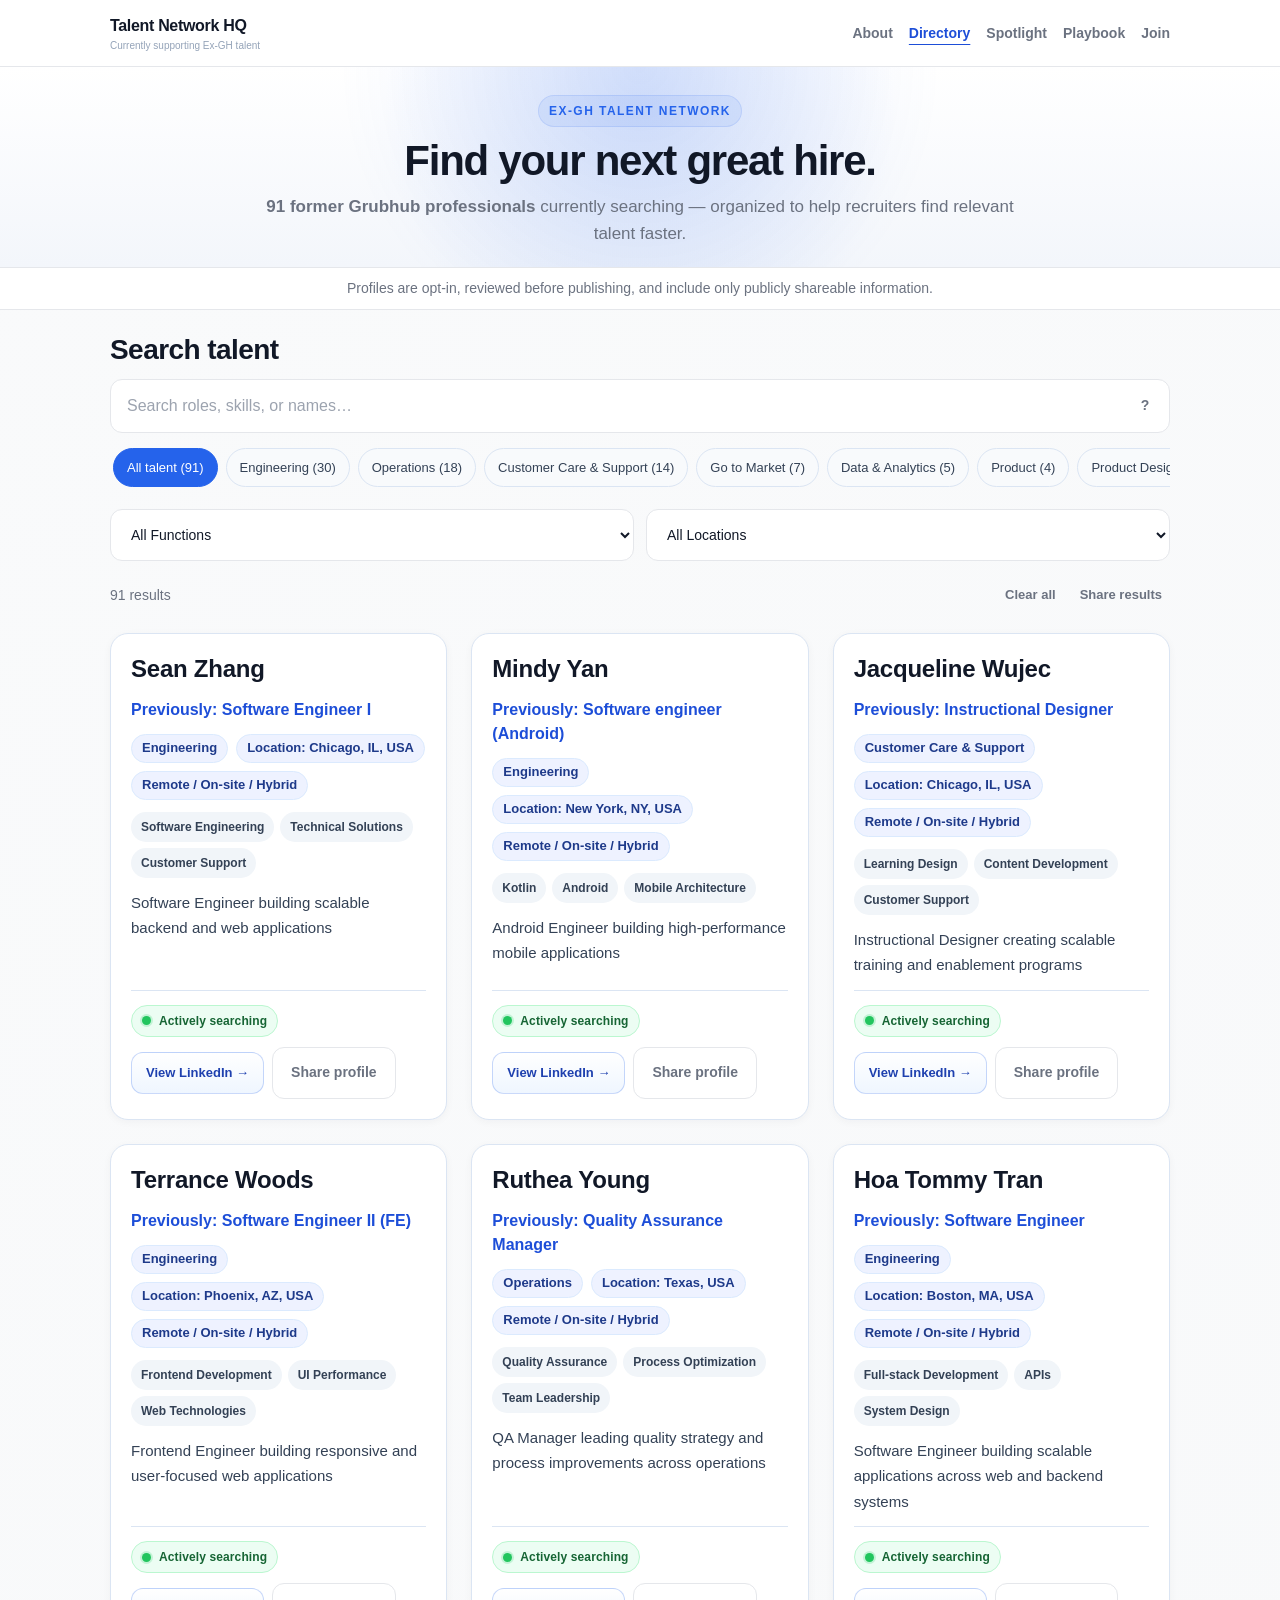
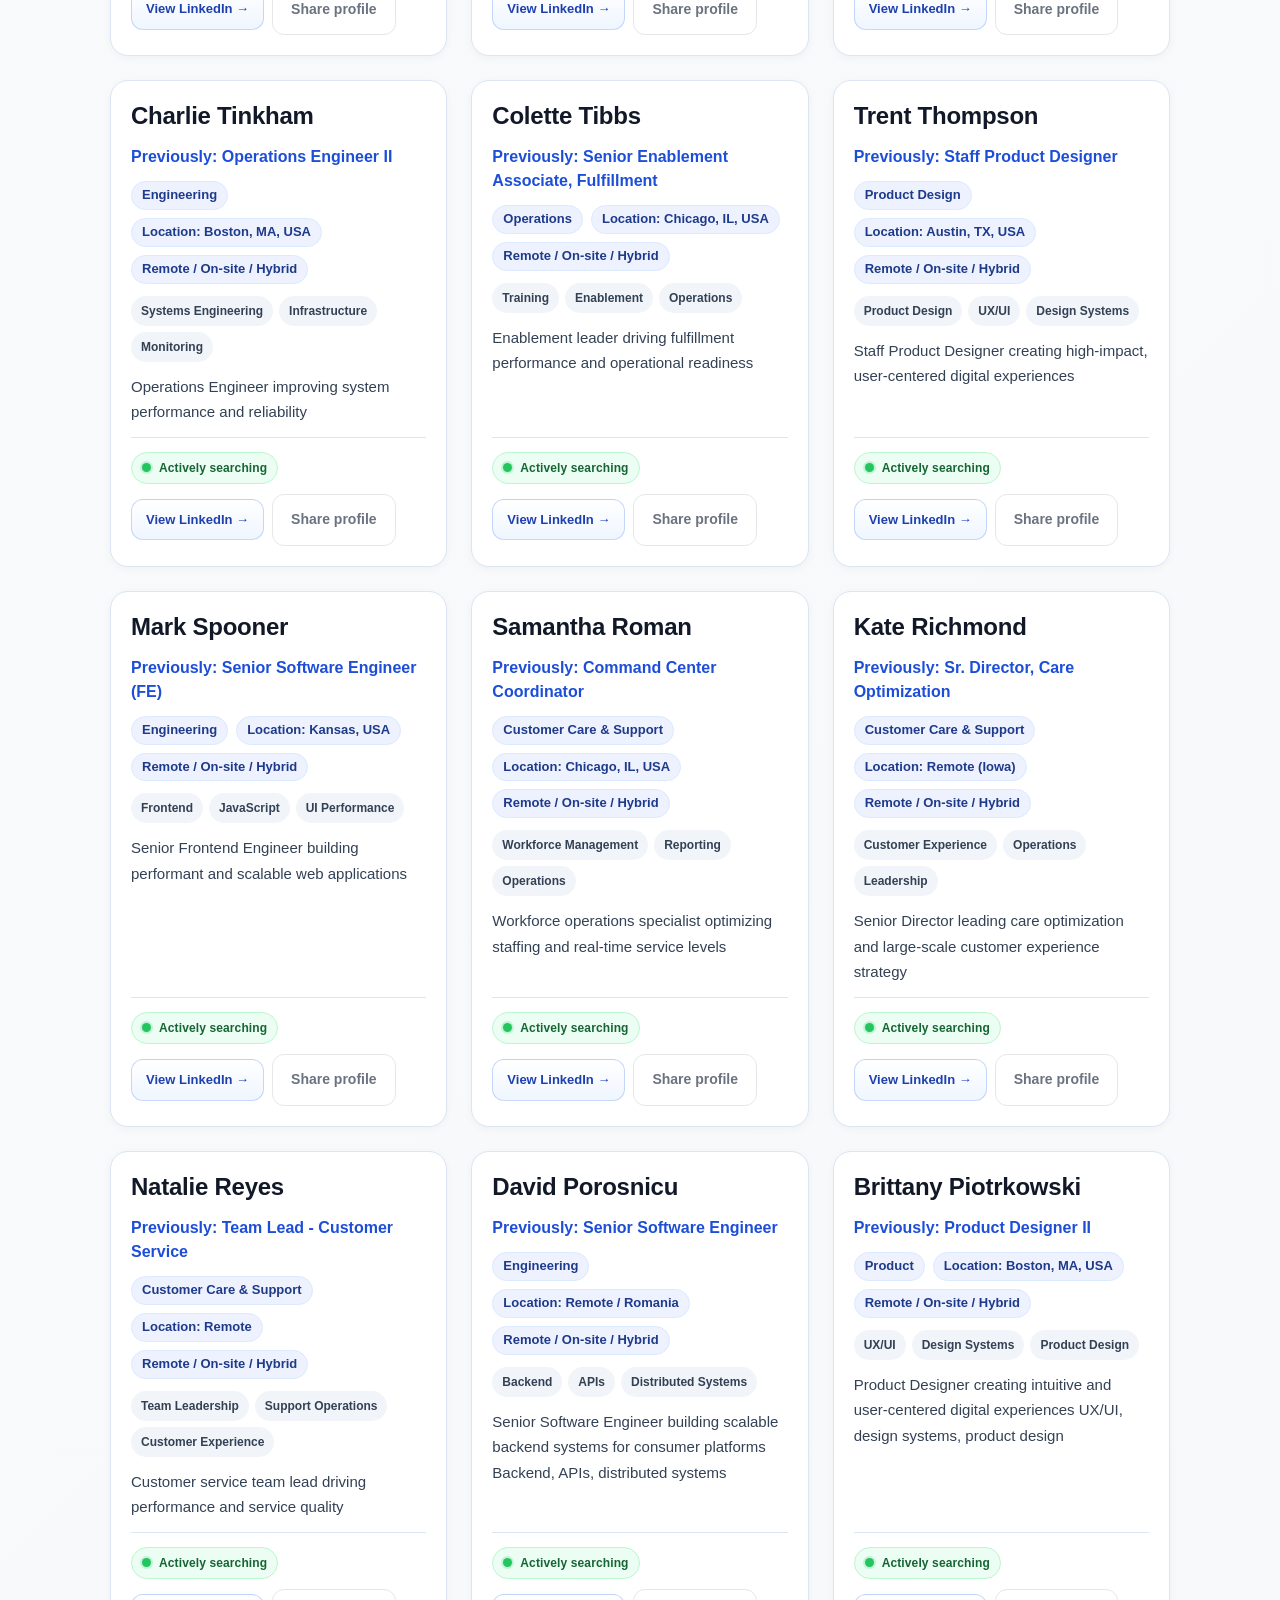
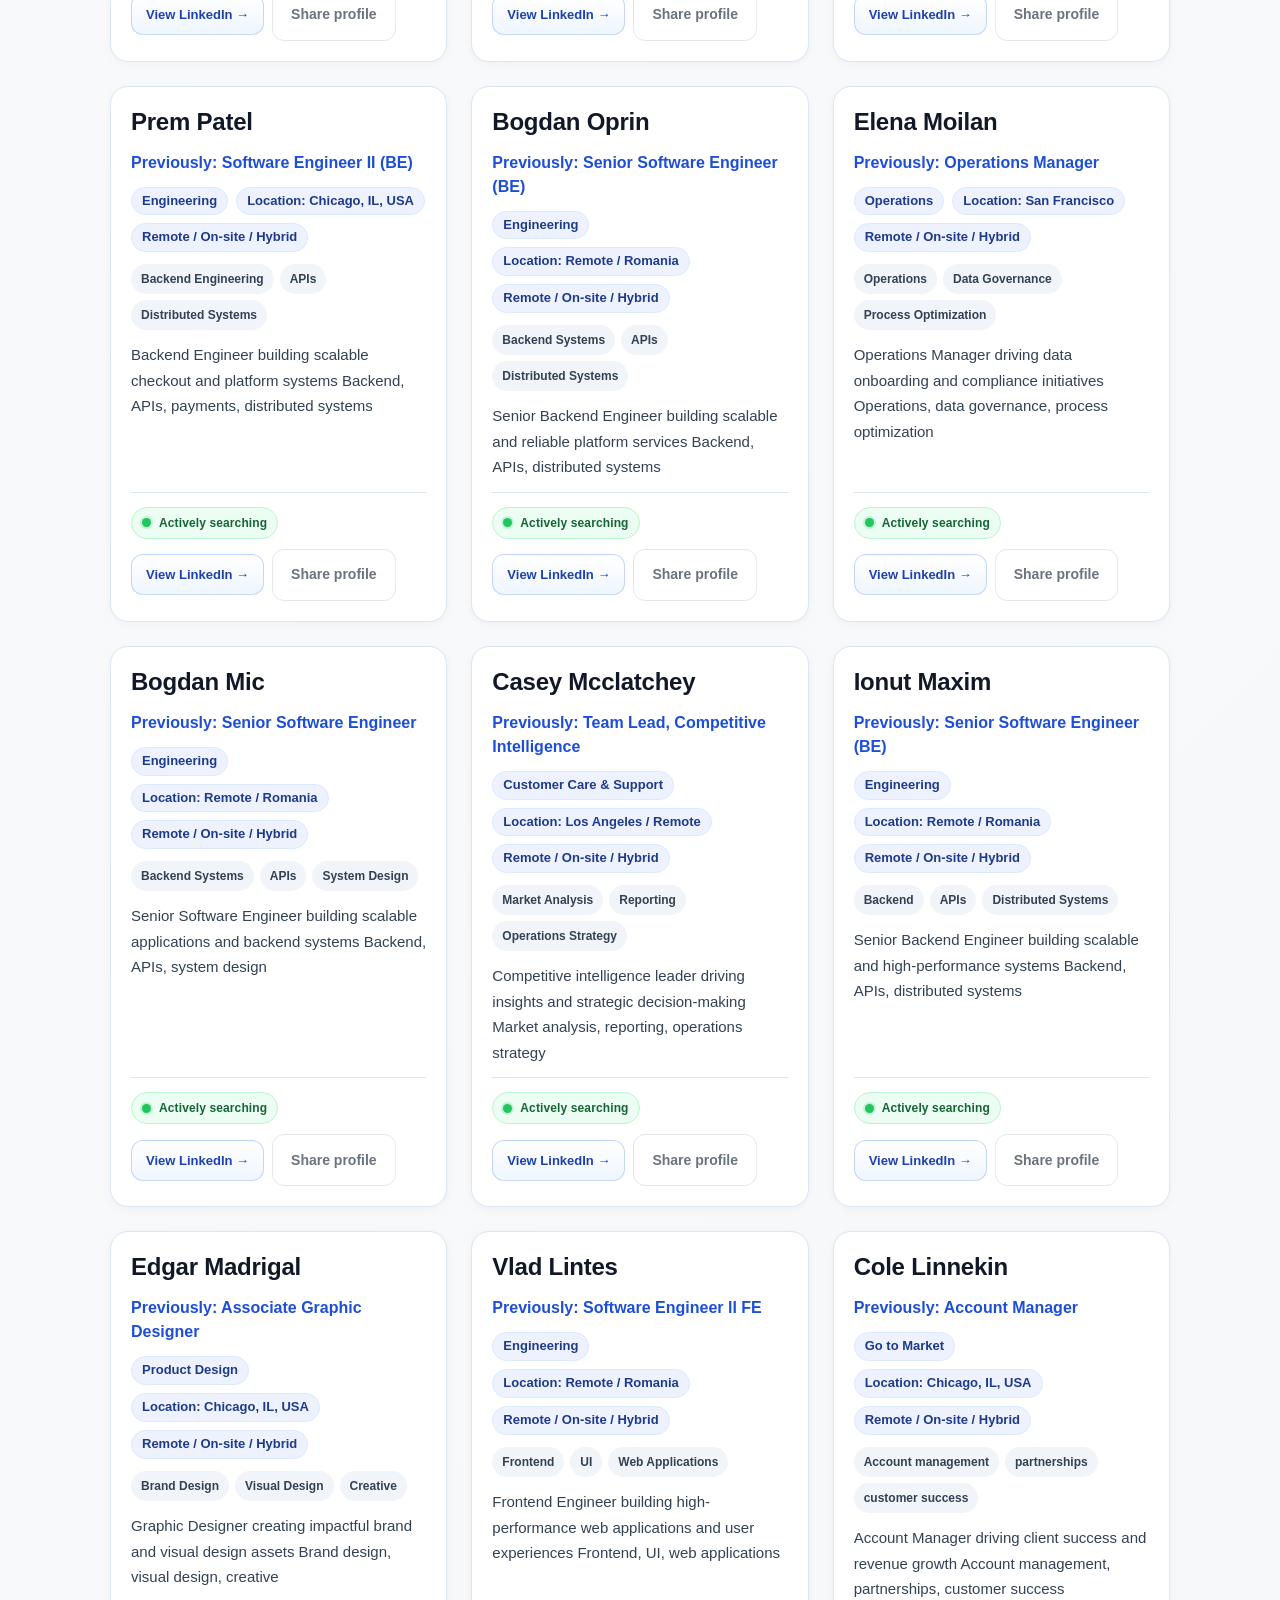
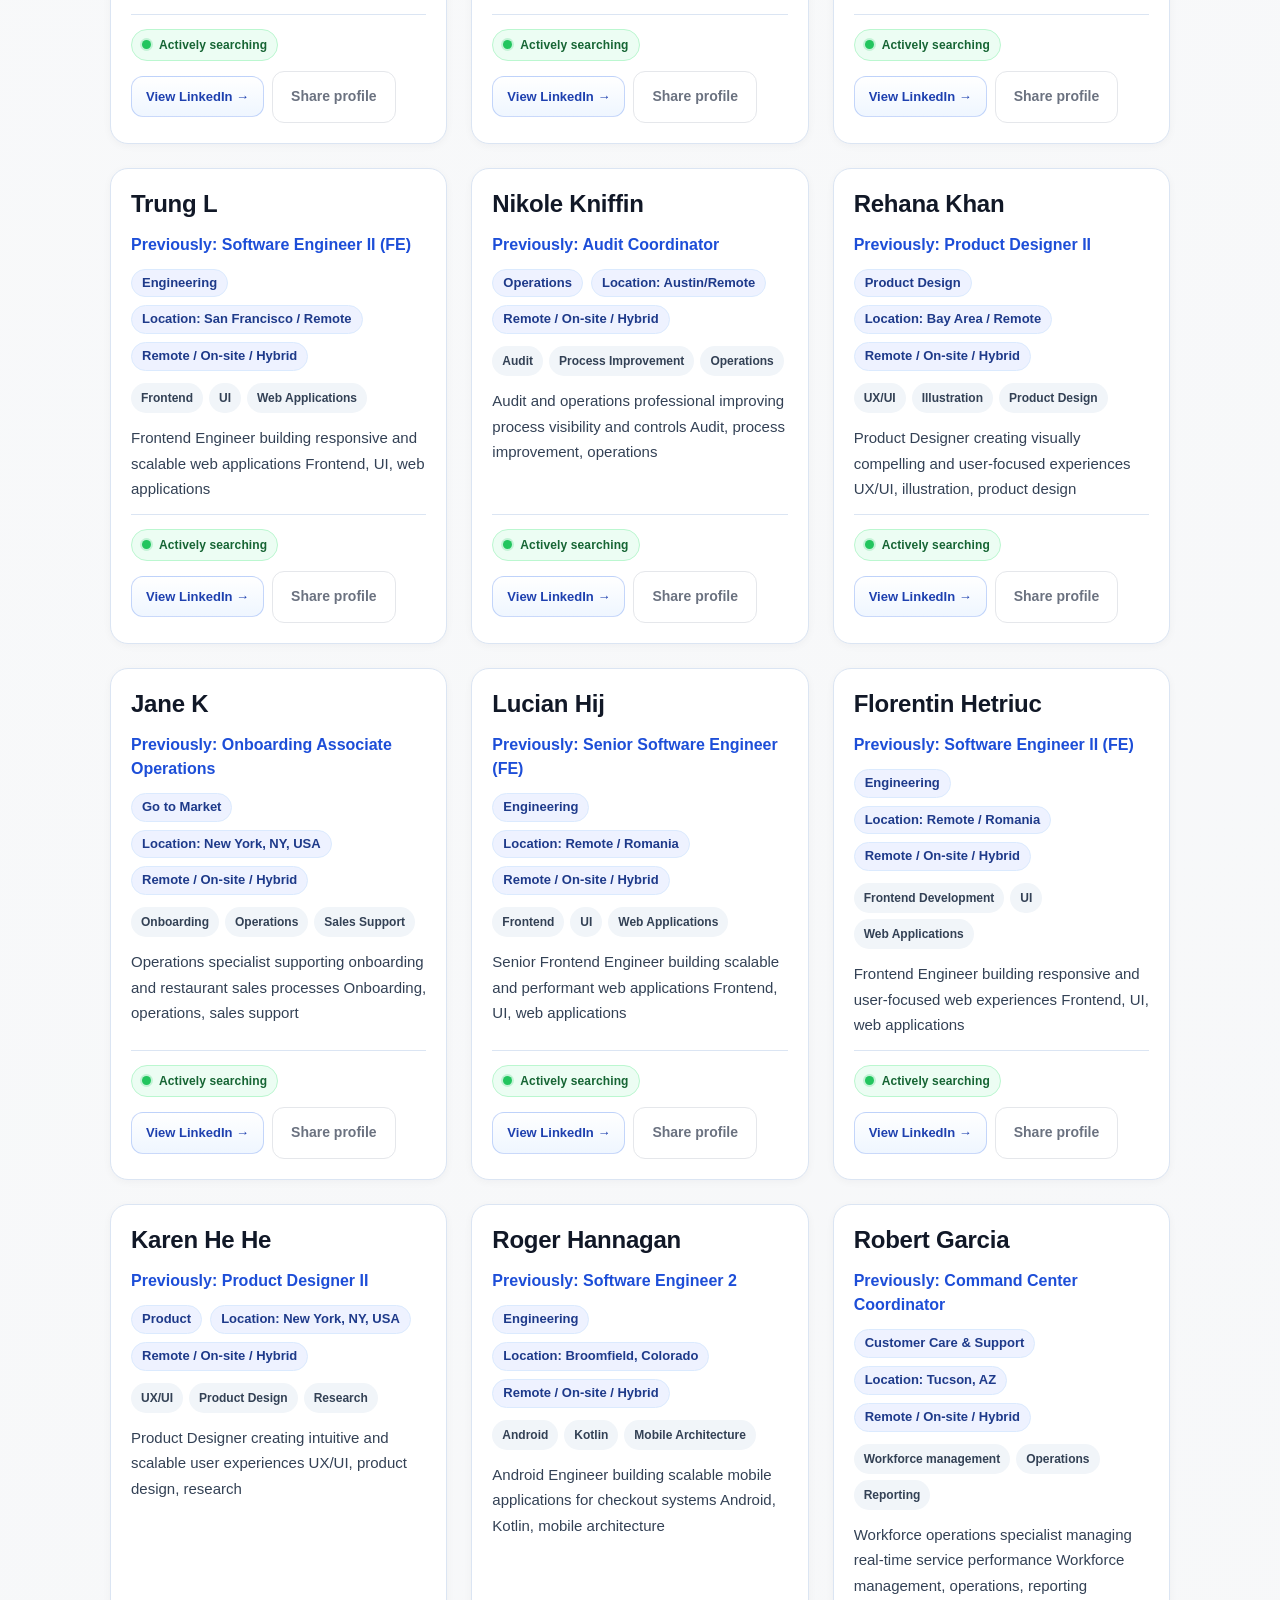
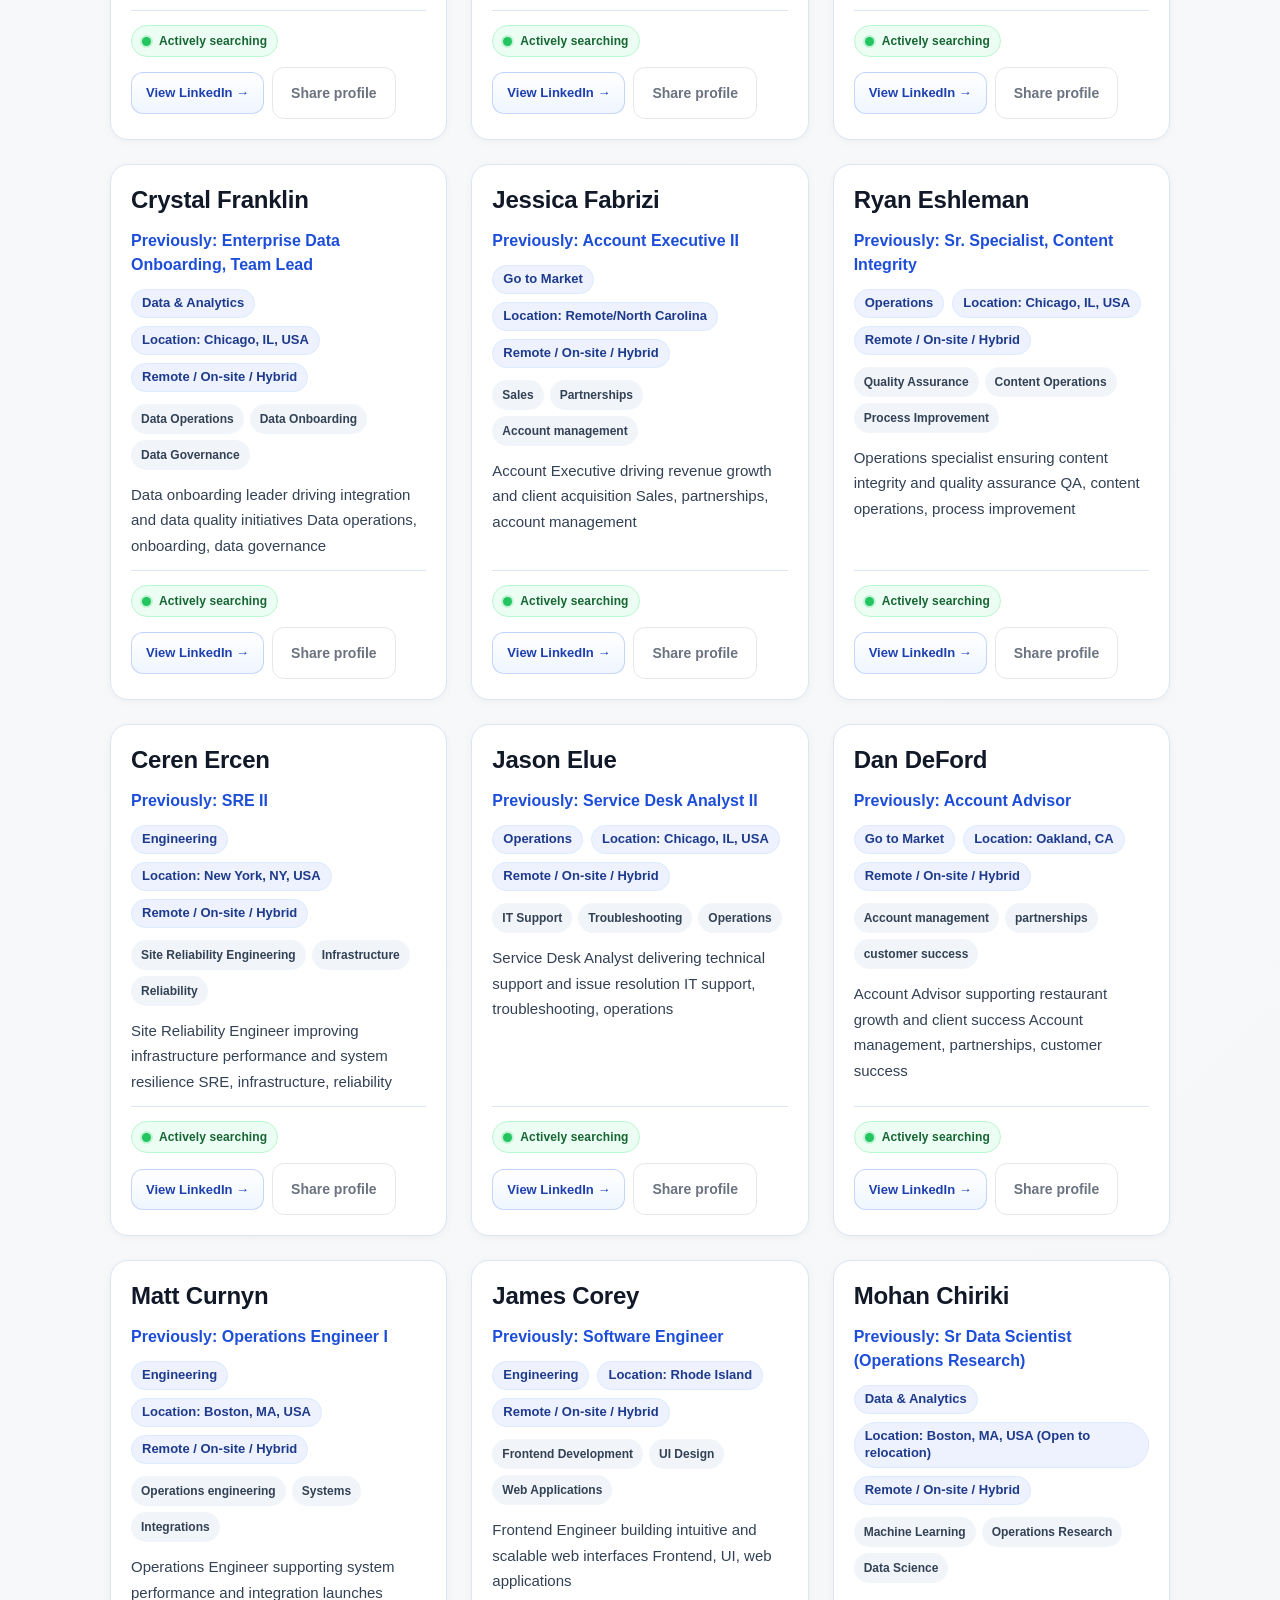
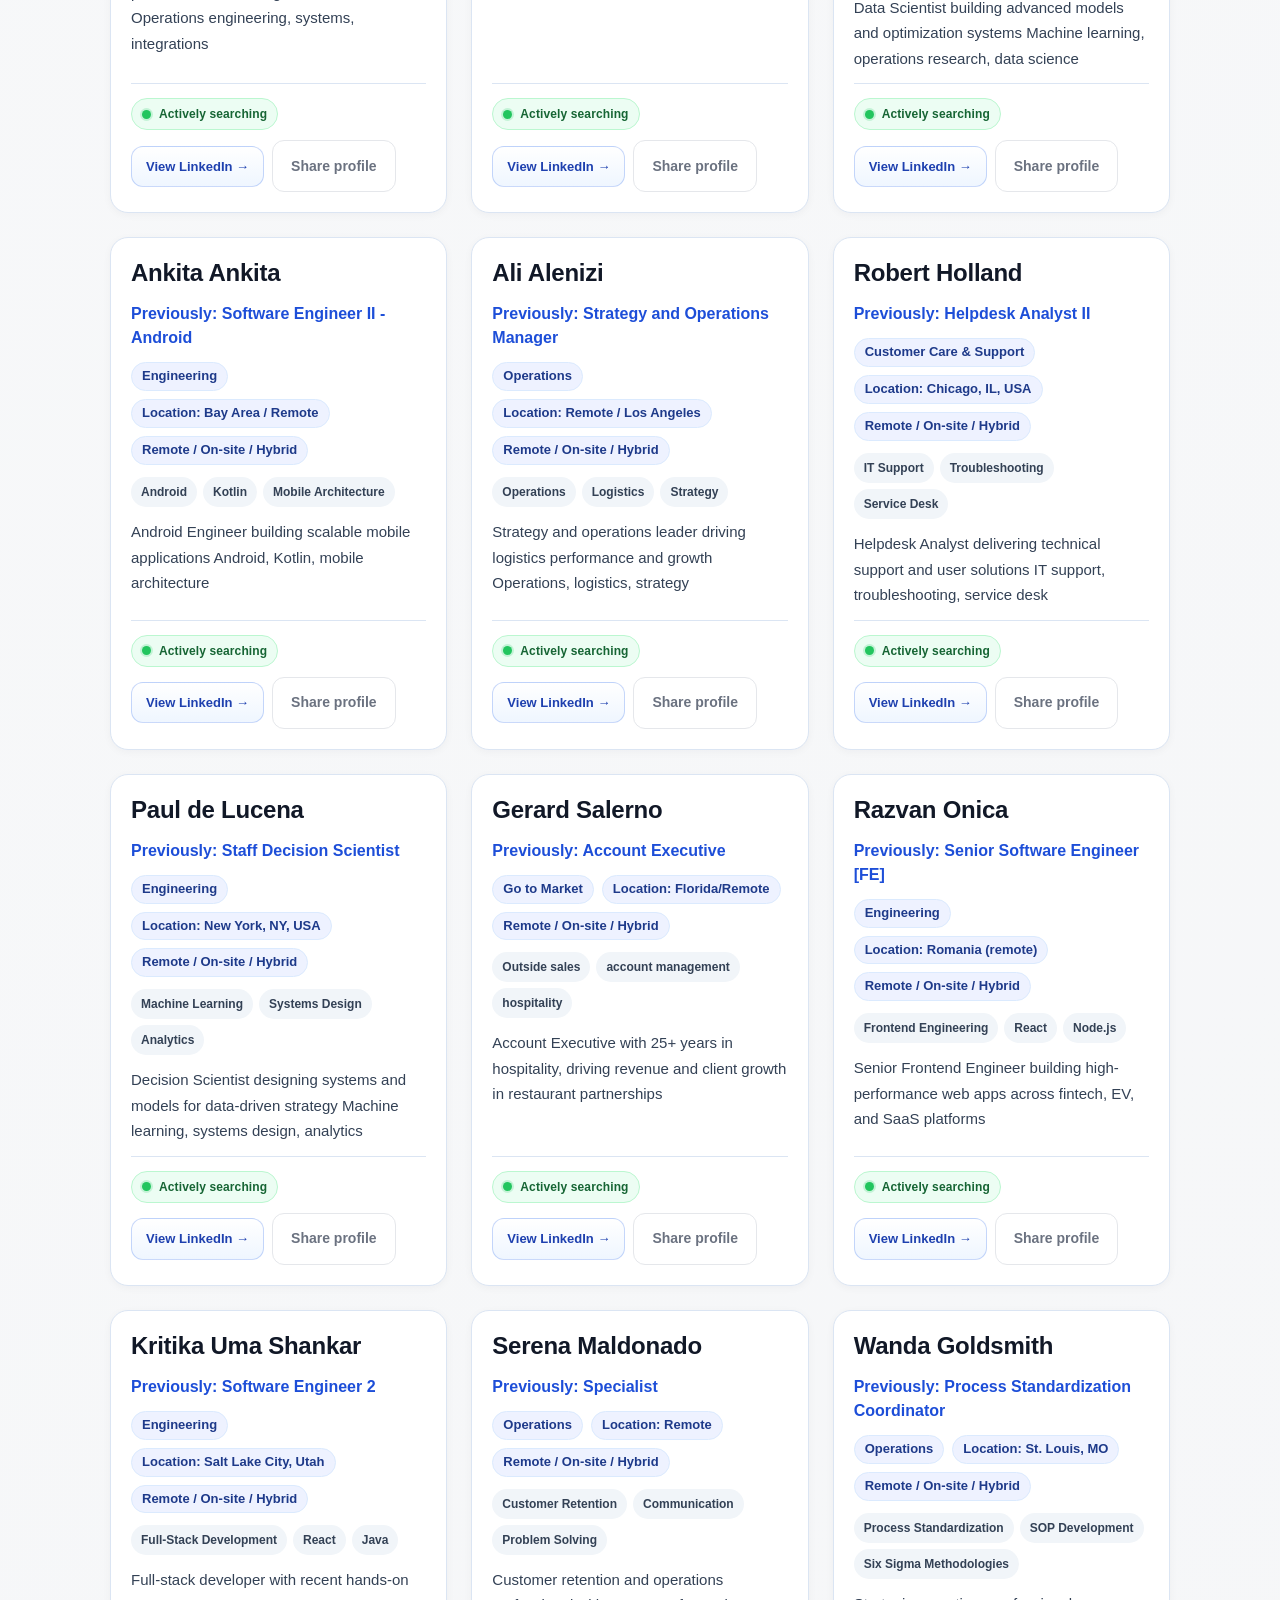
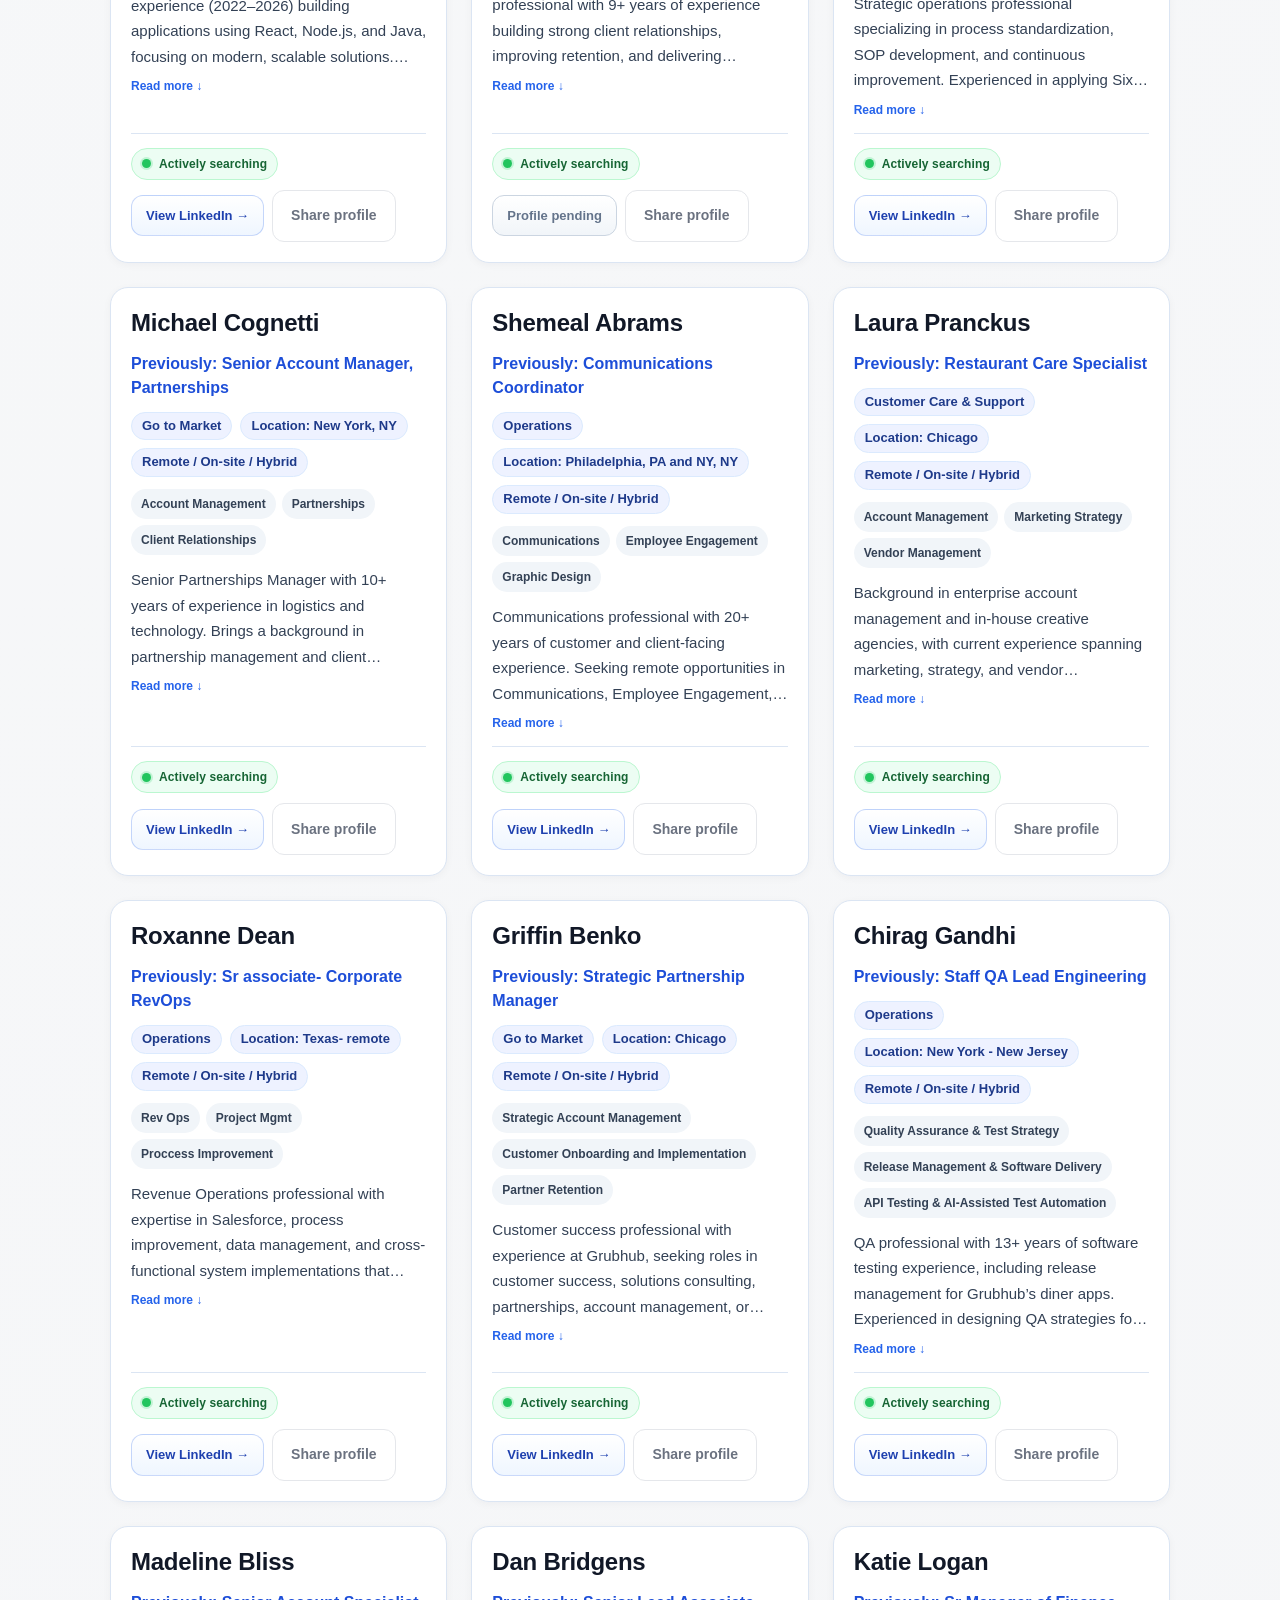
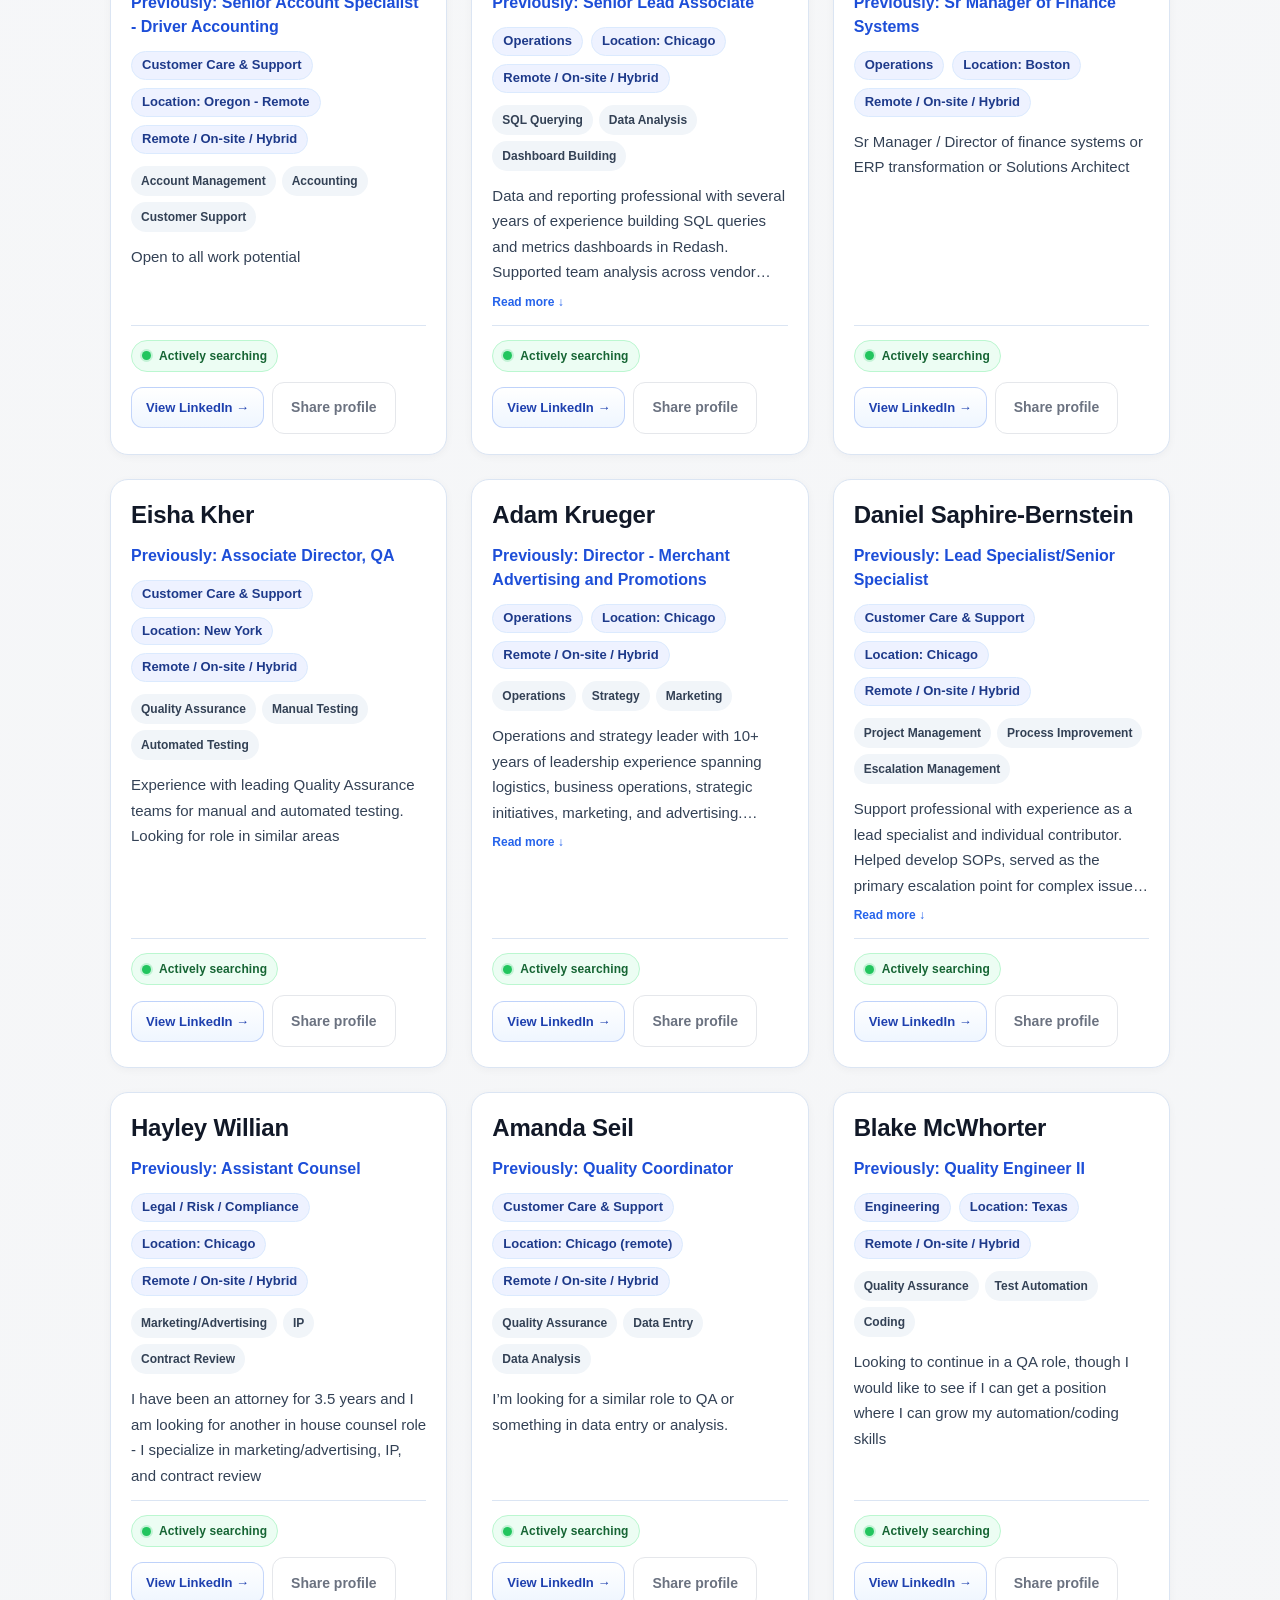
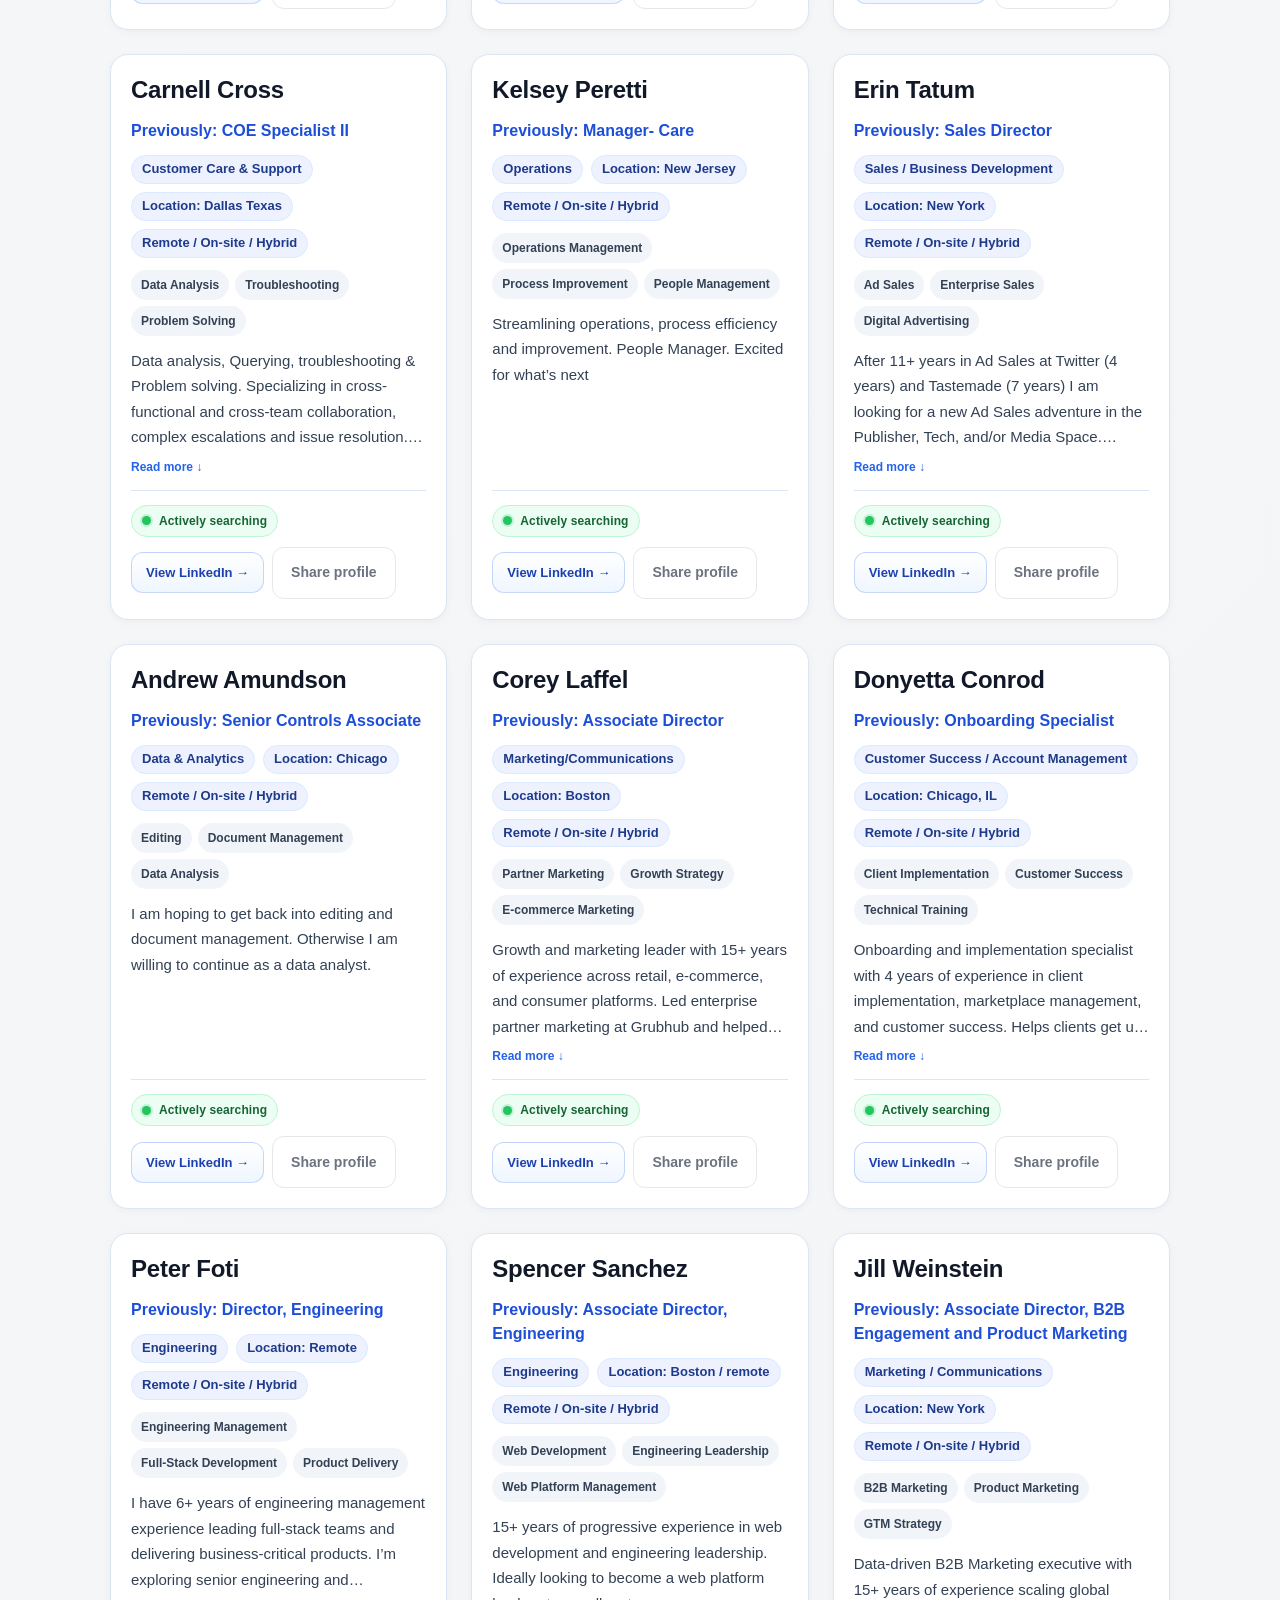
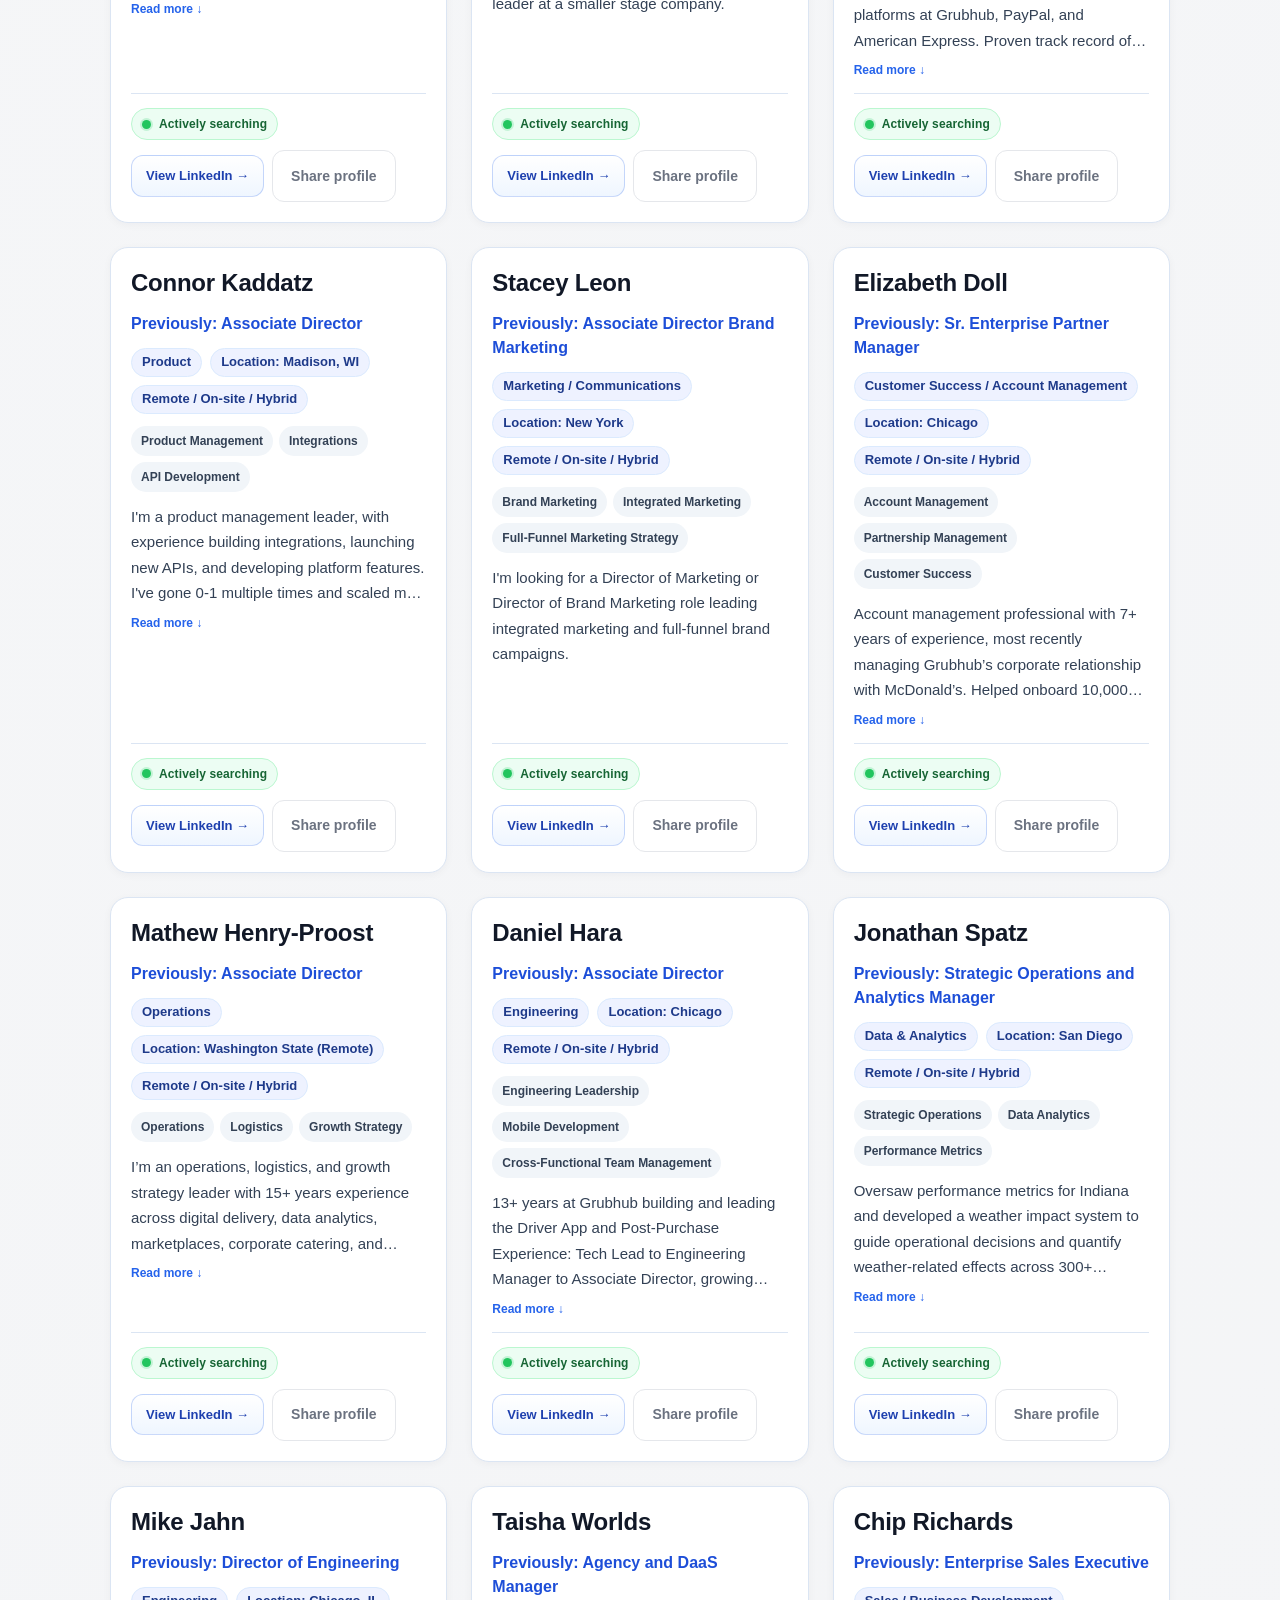
==== commit 1c567179: "Compact mobile filters and result actions; extend browser QA" ====
--- a/index.html
+++ b/index.html
@@ -11,7 +11,7 @@
     content="Search former Ex-GH professionals by role, function, location, and skills."
   />
 
-  <link rel="stylesheet" href="style.css?v=directory-search-first-1" />
+  <link rel="stylesheet" href="style.css?v=directory-mobile-compact-1" />
 </head>
 
 <body class="directory-page">
@@ -95,22 +95,10 @@
           <h2>
             Search talent
           </h2>
-          <p
-            id="resultsCount"
-            class="results-count" role="status"
-          >
-            Loading talent…
-          </p>
         </div>
 
       </div>
 
-      <!-- ACTIVE FILTERS BREADCRUMB -->
-      <div
-        id="filterBreadcrumb"
-        class="filter-breadcrumb"
-        aria-live="polite"
-      ></div>
 
 
 
@@ -158,18 +146,24 @@
           </option>
         </select>
 
+      </div>
+
+      <div id="filterBreadcrumb" class="filter-breadcrumb" aria-live="polite"></div>
+
+      <div class="results-toolbar">
+        <p id="resultsCount" class="results-count" role="status">Loading talent…</p>
+        <div class="results-actions">
         <button
           id="clearFilters"
           class="clear-btn"
           type="button"
           aria-label="Clear all filters"
         >
-          Clear Filters
+          Clear all
         </button>
-
-      </div>
-
-      <button id="shareSearch" class="clear-btn" type="button">Copy search link</button>
+        <button id="shareSearch" class="clear-btn" type="button">Share results</button>
+        </div>
+      </div>
       <p id="shareStatus" class="share-status" role="status"></p>
 
     </section>
@@ -267,7 +261,7 @@
        JAVASCRIPT
   ====================== -->
 
-  <script src="script.js?v=directory-search-first-1"></script>
+  <script src="script.js?v=directory-mobile-compact-1"></script>
   <script src="talent-impact.js"></script>
 
   <script src="analytics-config.js"></script>
--- a/style.css
+++ b/style.css
@@ -2301,3 +2301,21 @@
 .directory-page .controls-section { max-width: none; padding: 0; }
 .directory-page .search-help-btn:focus ~ .search-help-tooltip { display: block; }
 @media (max-width: 640px) { .directory-page .page { padding: 24px 16px 32px; } }
+
+/* Keep mobile controls compact; native selects open the device's picker. */
+.directory-page .controls { grid-template-columns: minmax(0, 1fr) minmax(0, 1fr); }
+.directory-page .results-toolbar { display: flex; align-items: center; justify-content: space-between; flex-wrap: wrap; gap: 8px; margin-top: 12px; }
+.directory-page .results-actions { display: flex; align-items: center; gap: 8px; }
+.directory-page .results-actions .clear-btn { width: auto; min-height: 44px; padding: 8px; margin: 0; border: 0; box-shadow: none; background: transparent; font-size: 13px; }
+.directory-page .results-actions #shareSearch { margin-top: 0; }
+.directory-page .filter-breadcrumb:empty { display: none; }
+.directory-page .filter-breadcrumb { margin: 10px 0 0; }
+@media (max-width: 640px) {
+  .directory-page #functionChips { display: none; }
+  .directory-page .controls { gap: 8px; margin-top: 10px; }
+  .directory-page .controls select { padding: 10px 26px 10px 10px; min-height: 44px; font-size: 13px; text-overflow: ellipsis; }
+  .directory-page .results-toolbar { margin-top: 4px; }
+  .directory-page .filter-breadcrumb-item { font-size: 12px; padding: 4px 8px; }
+  .directory-page .filter-breadcrumb-remove { min-width: 32px; min-height: 32px; }
+  .directory-page .directory-grid { margin-top: 8px; }
+}
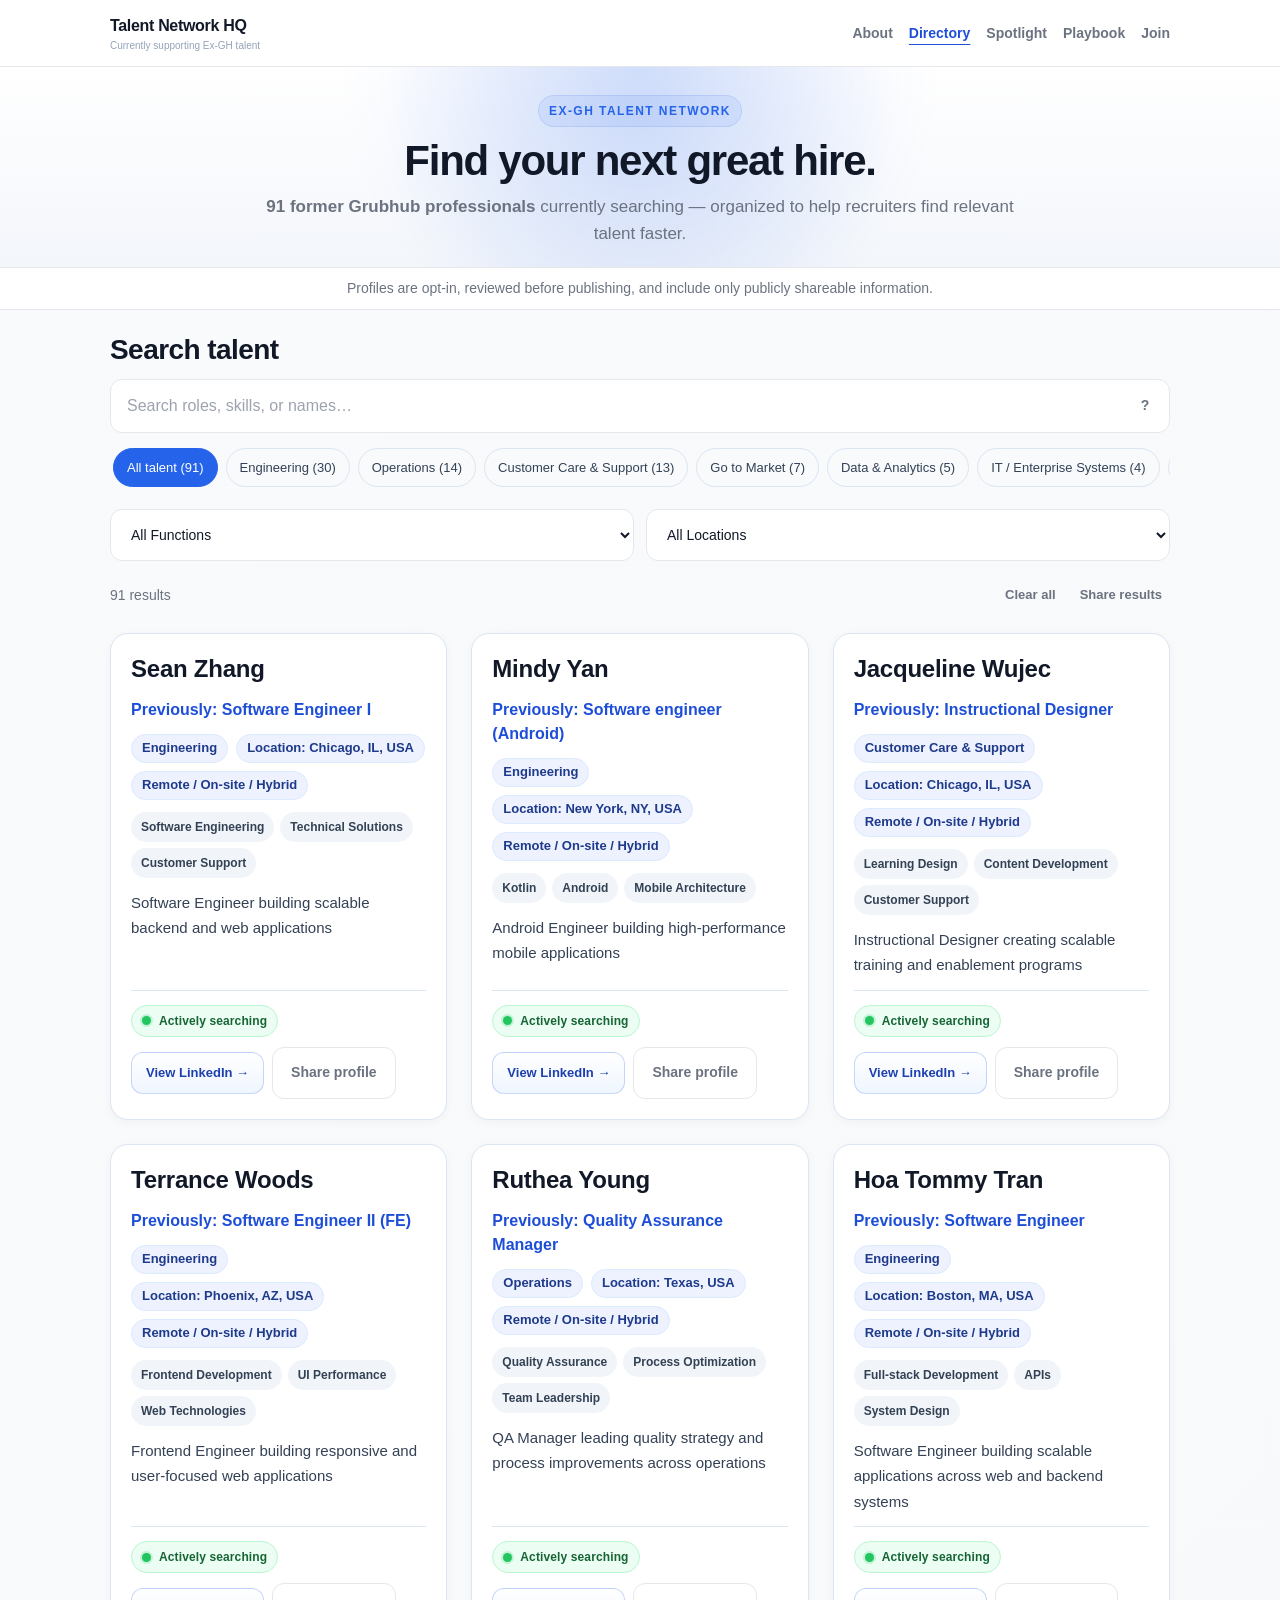
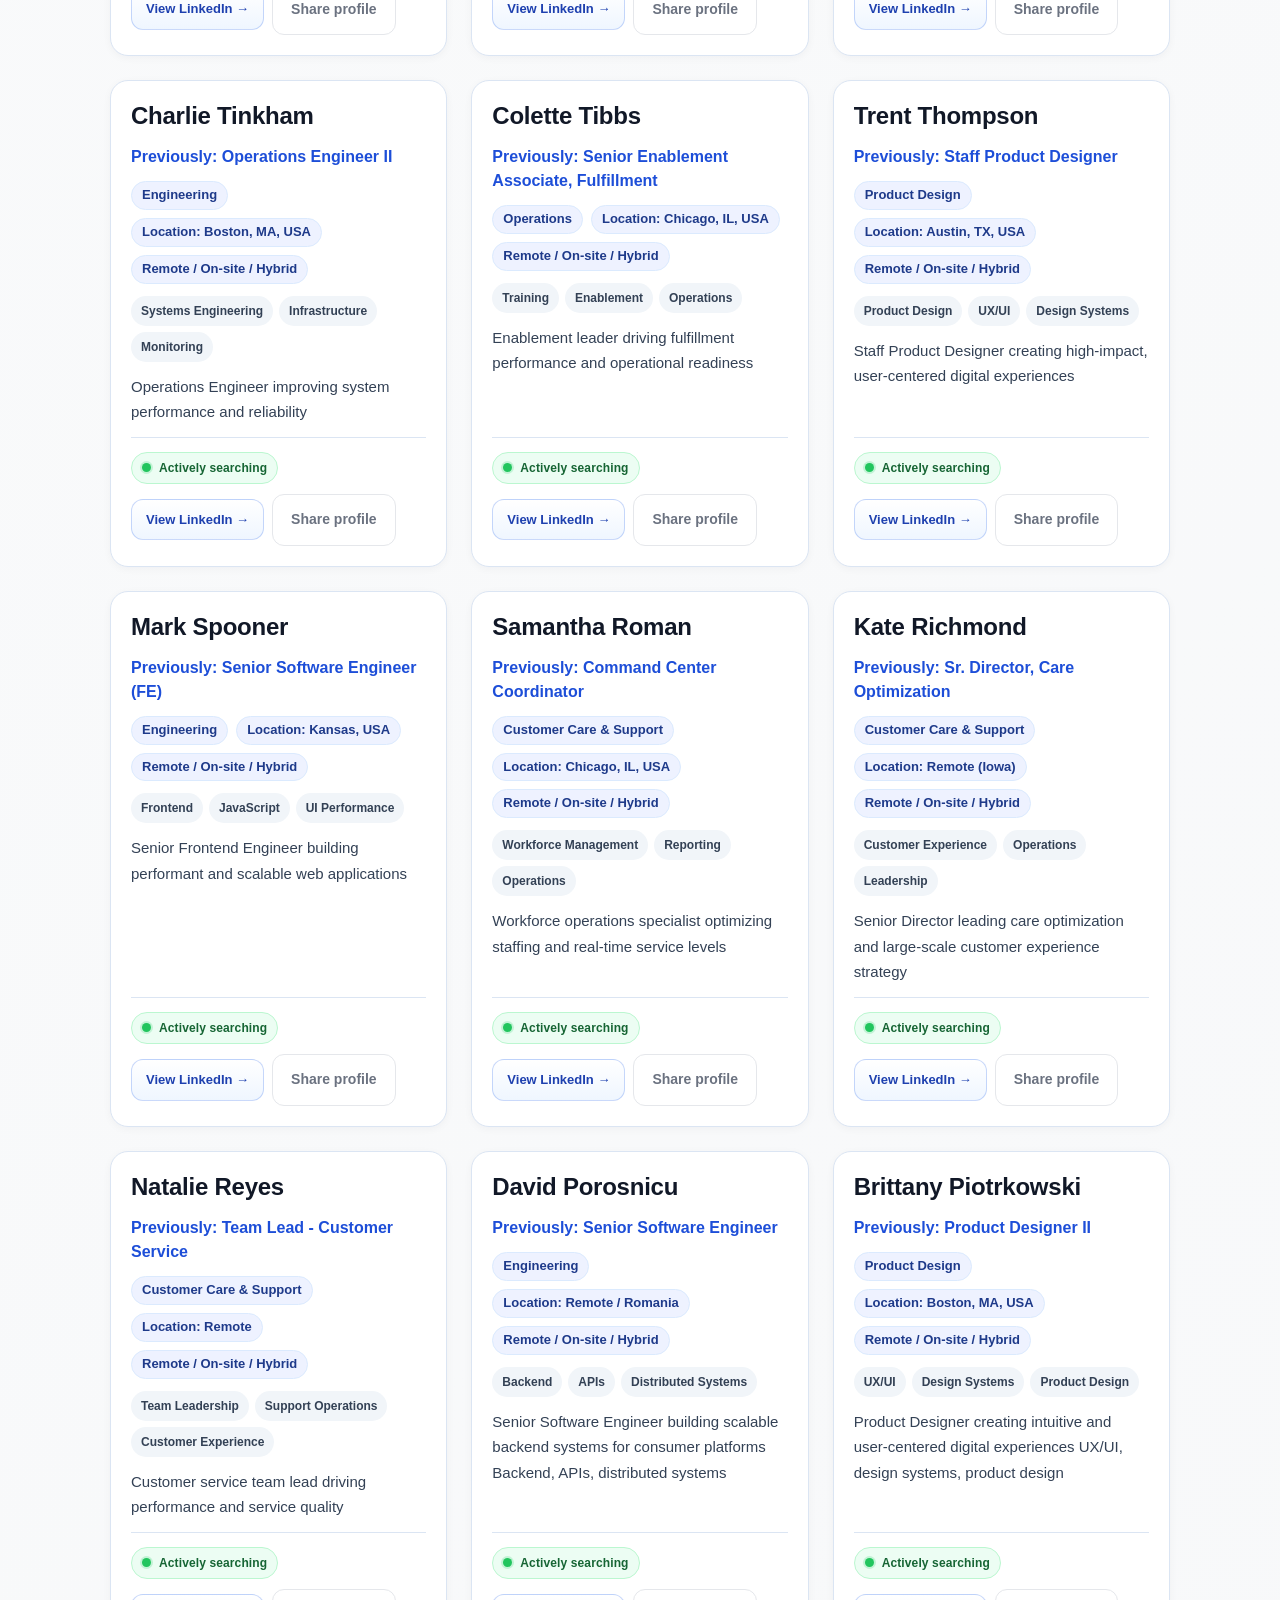
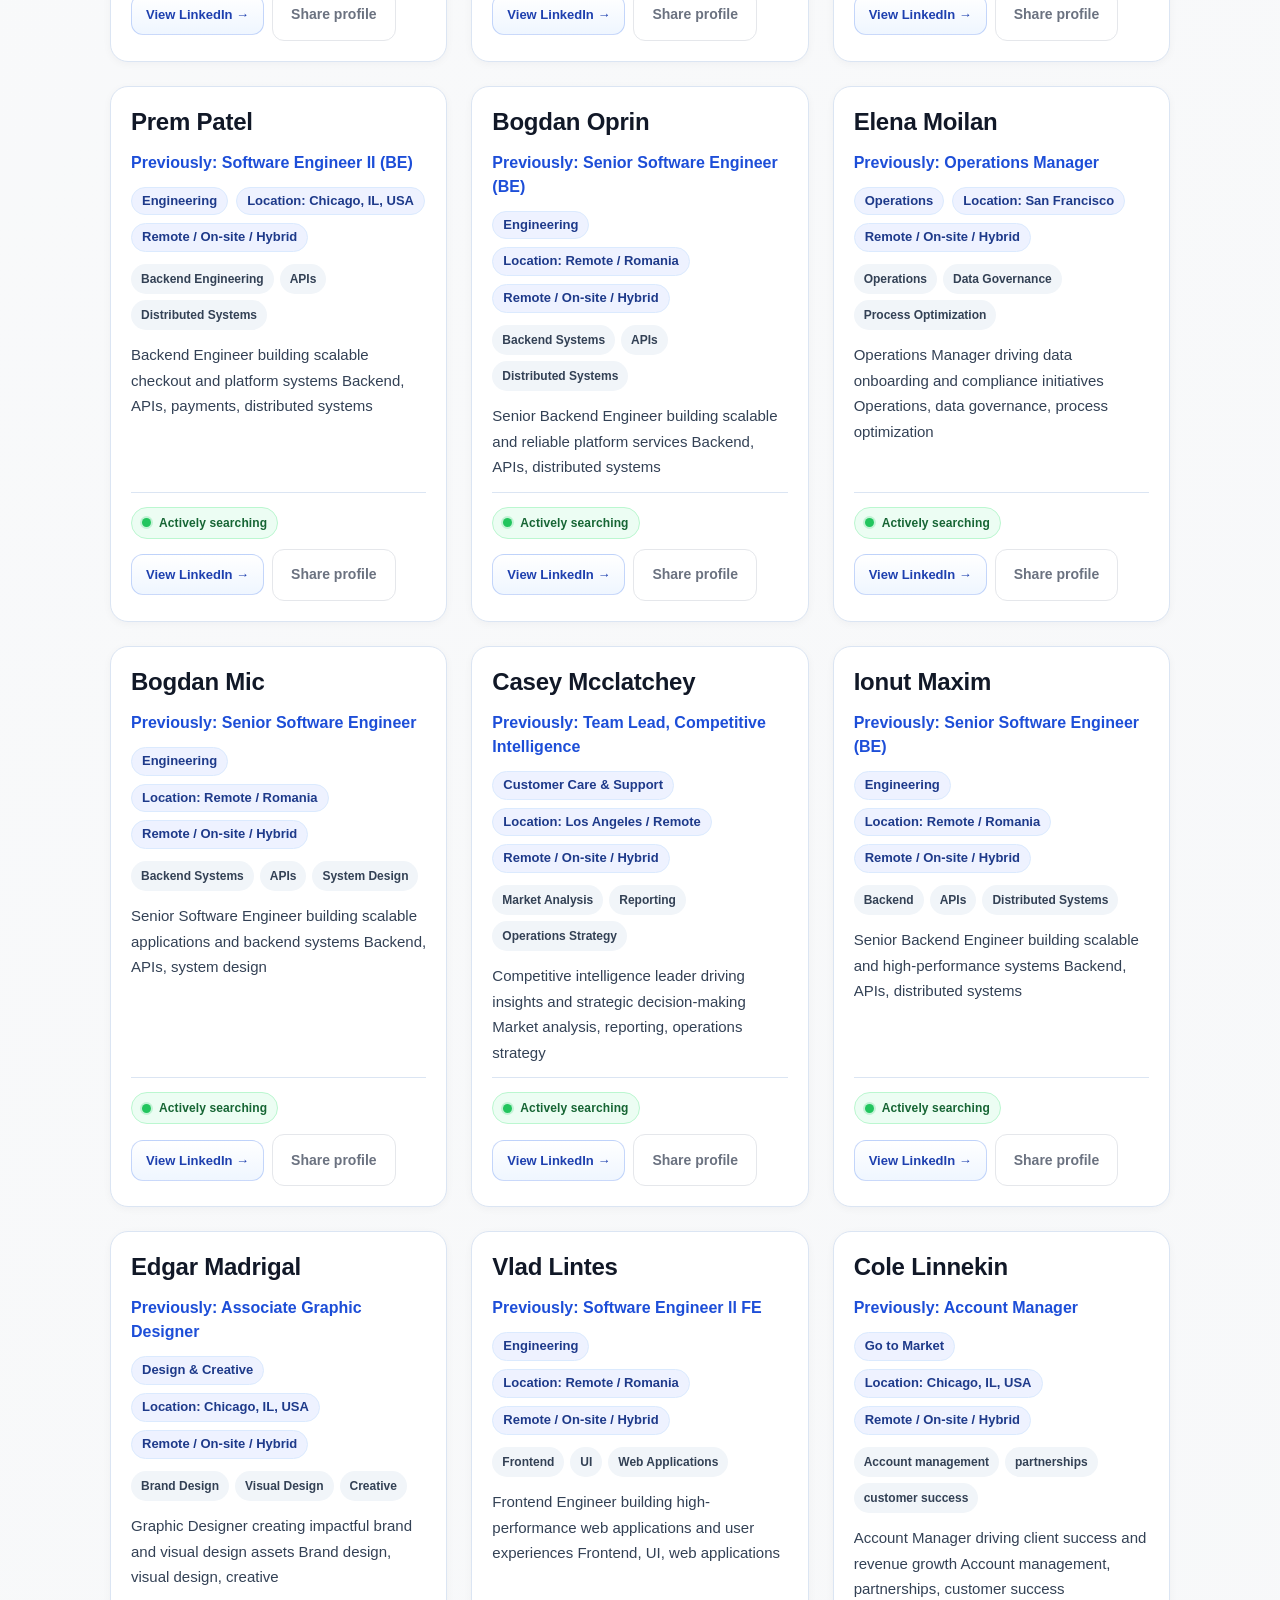
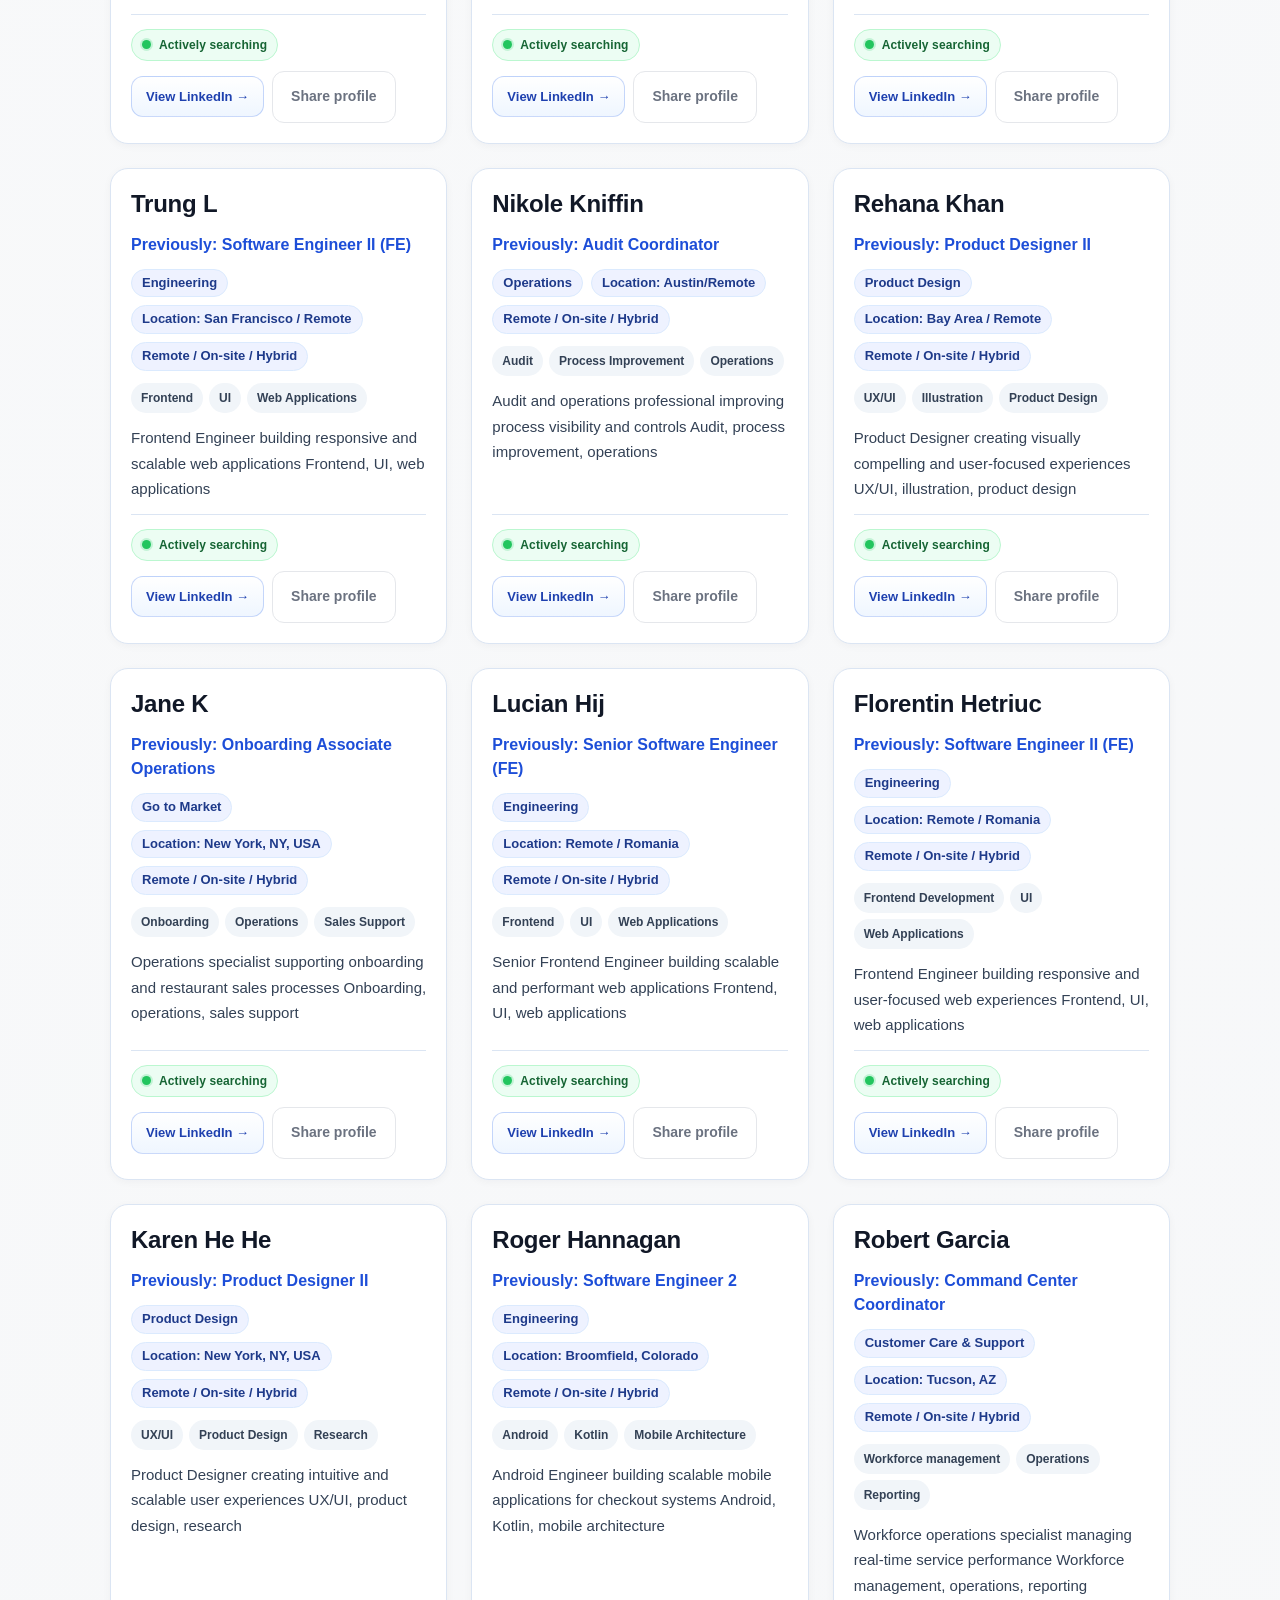
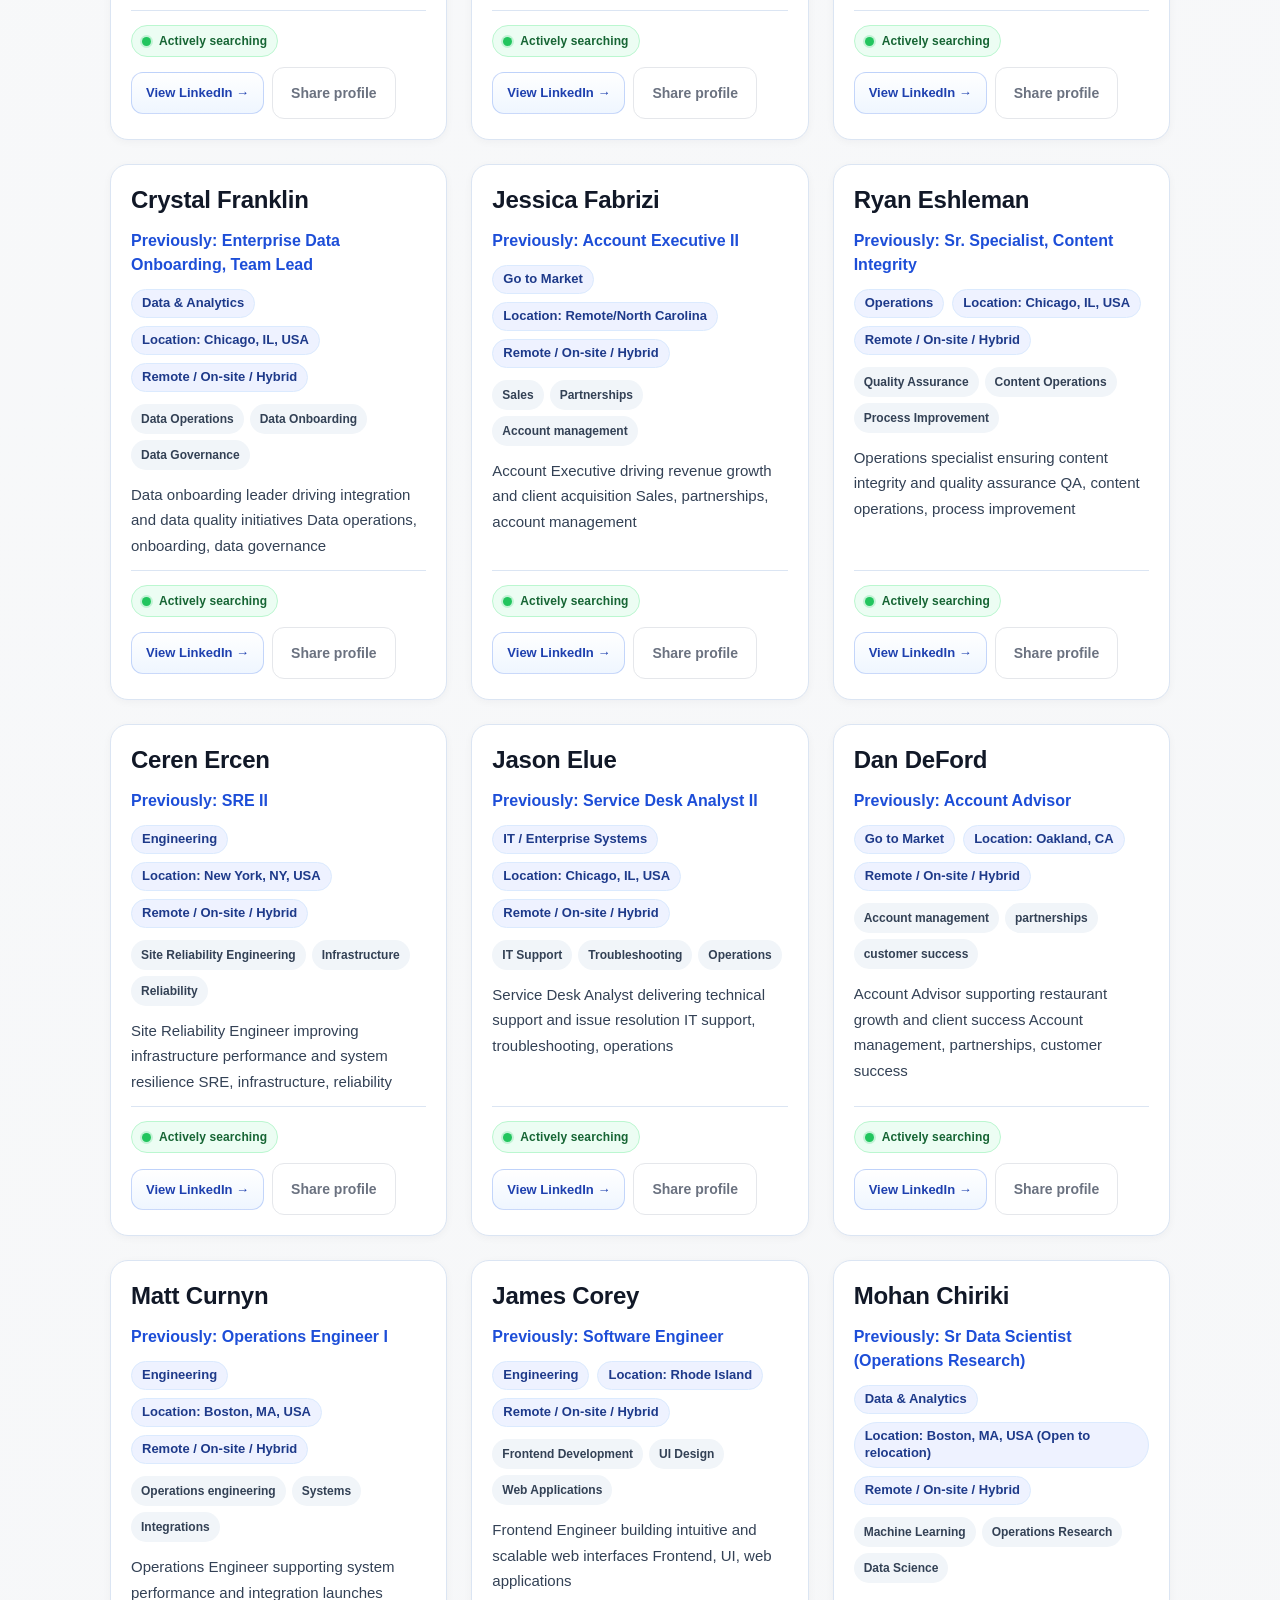
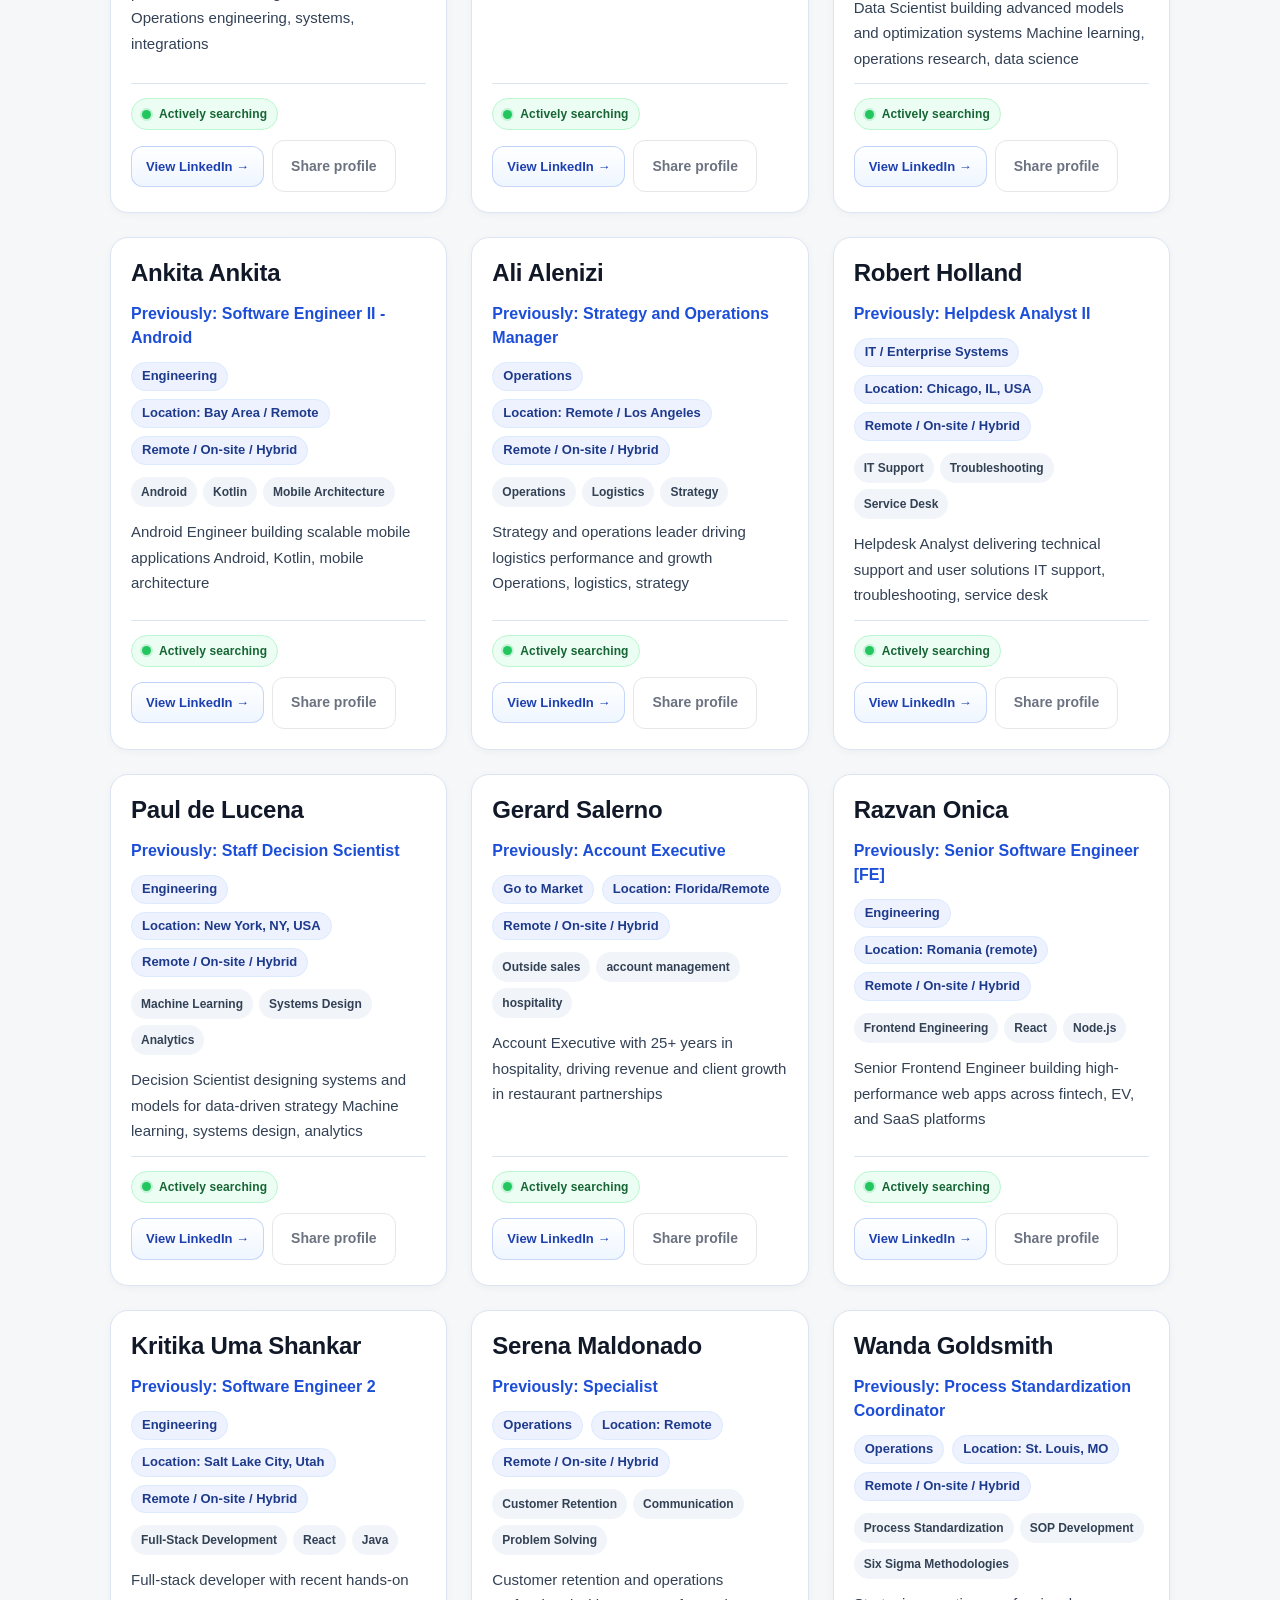
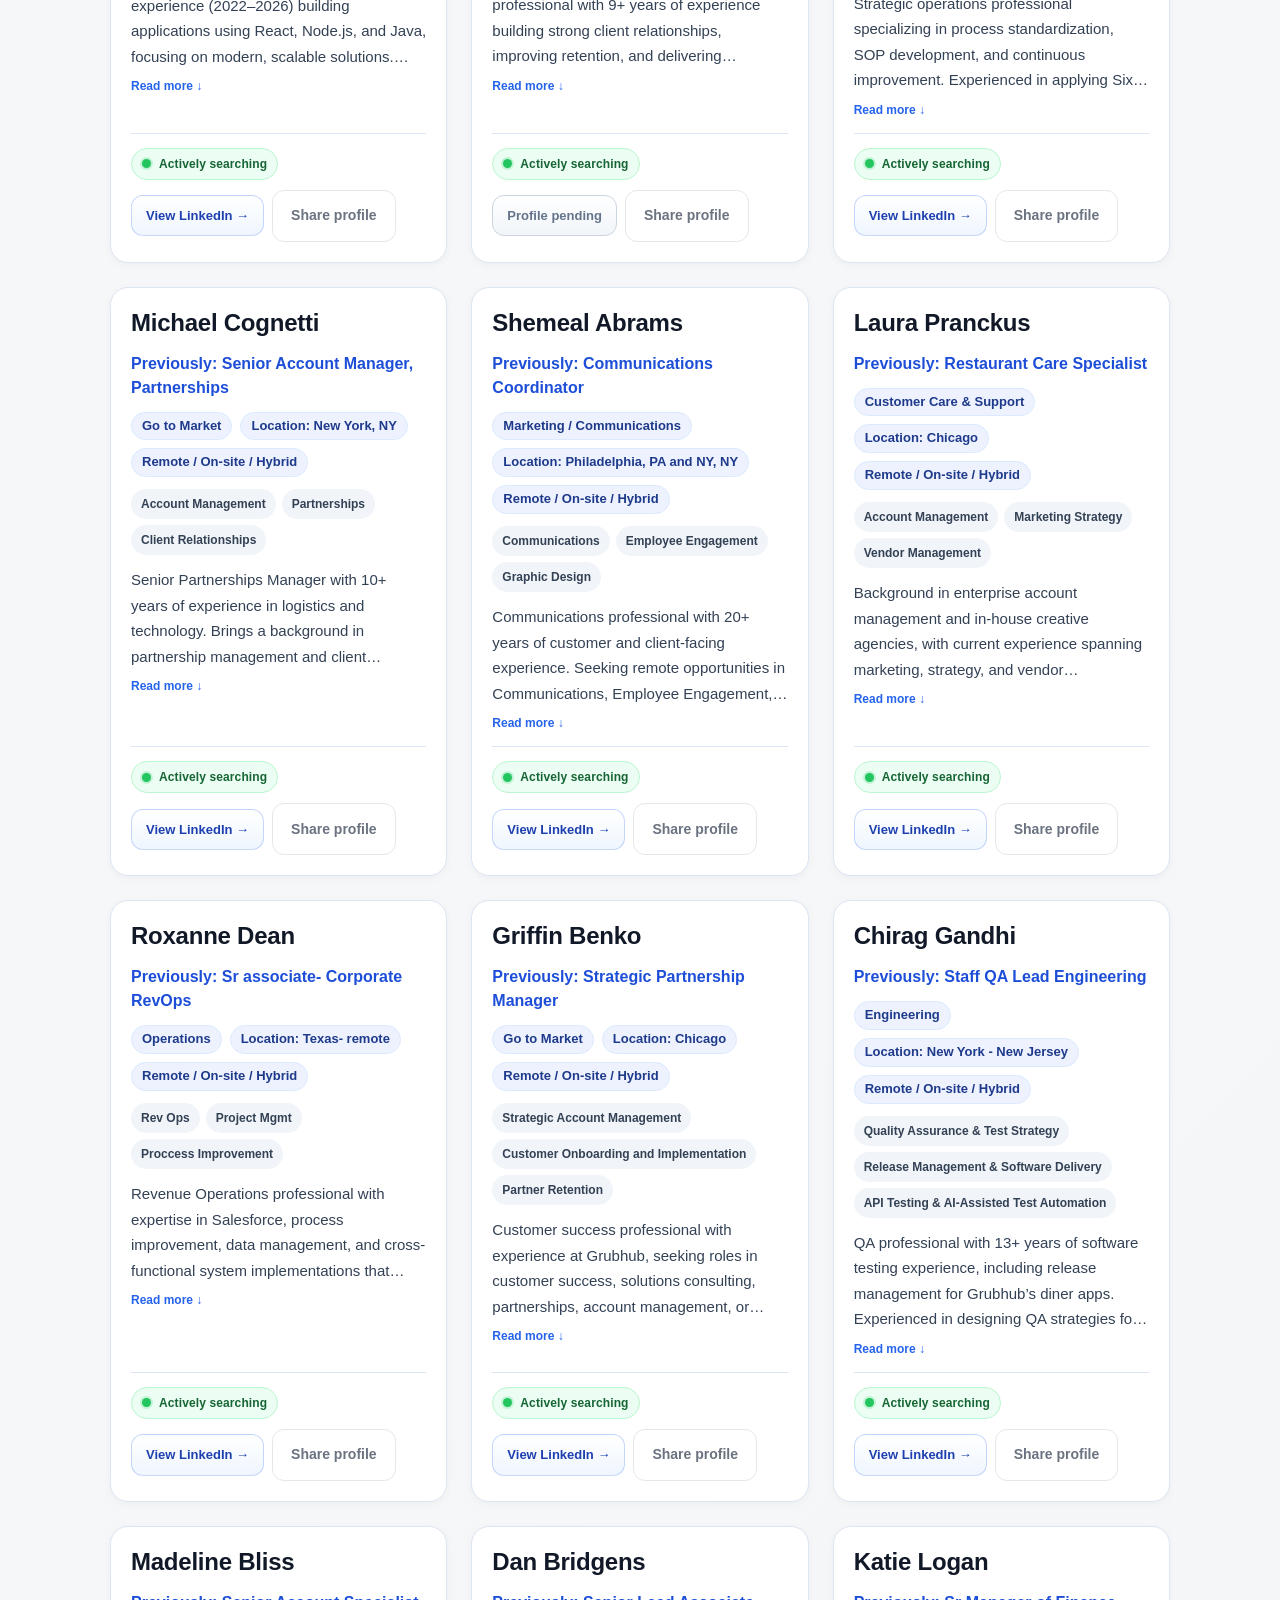
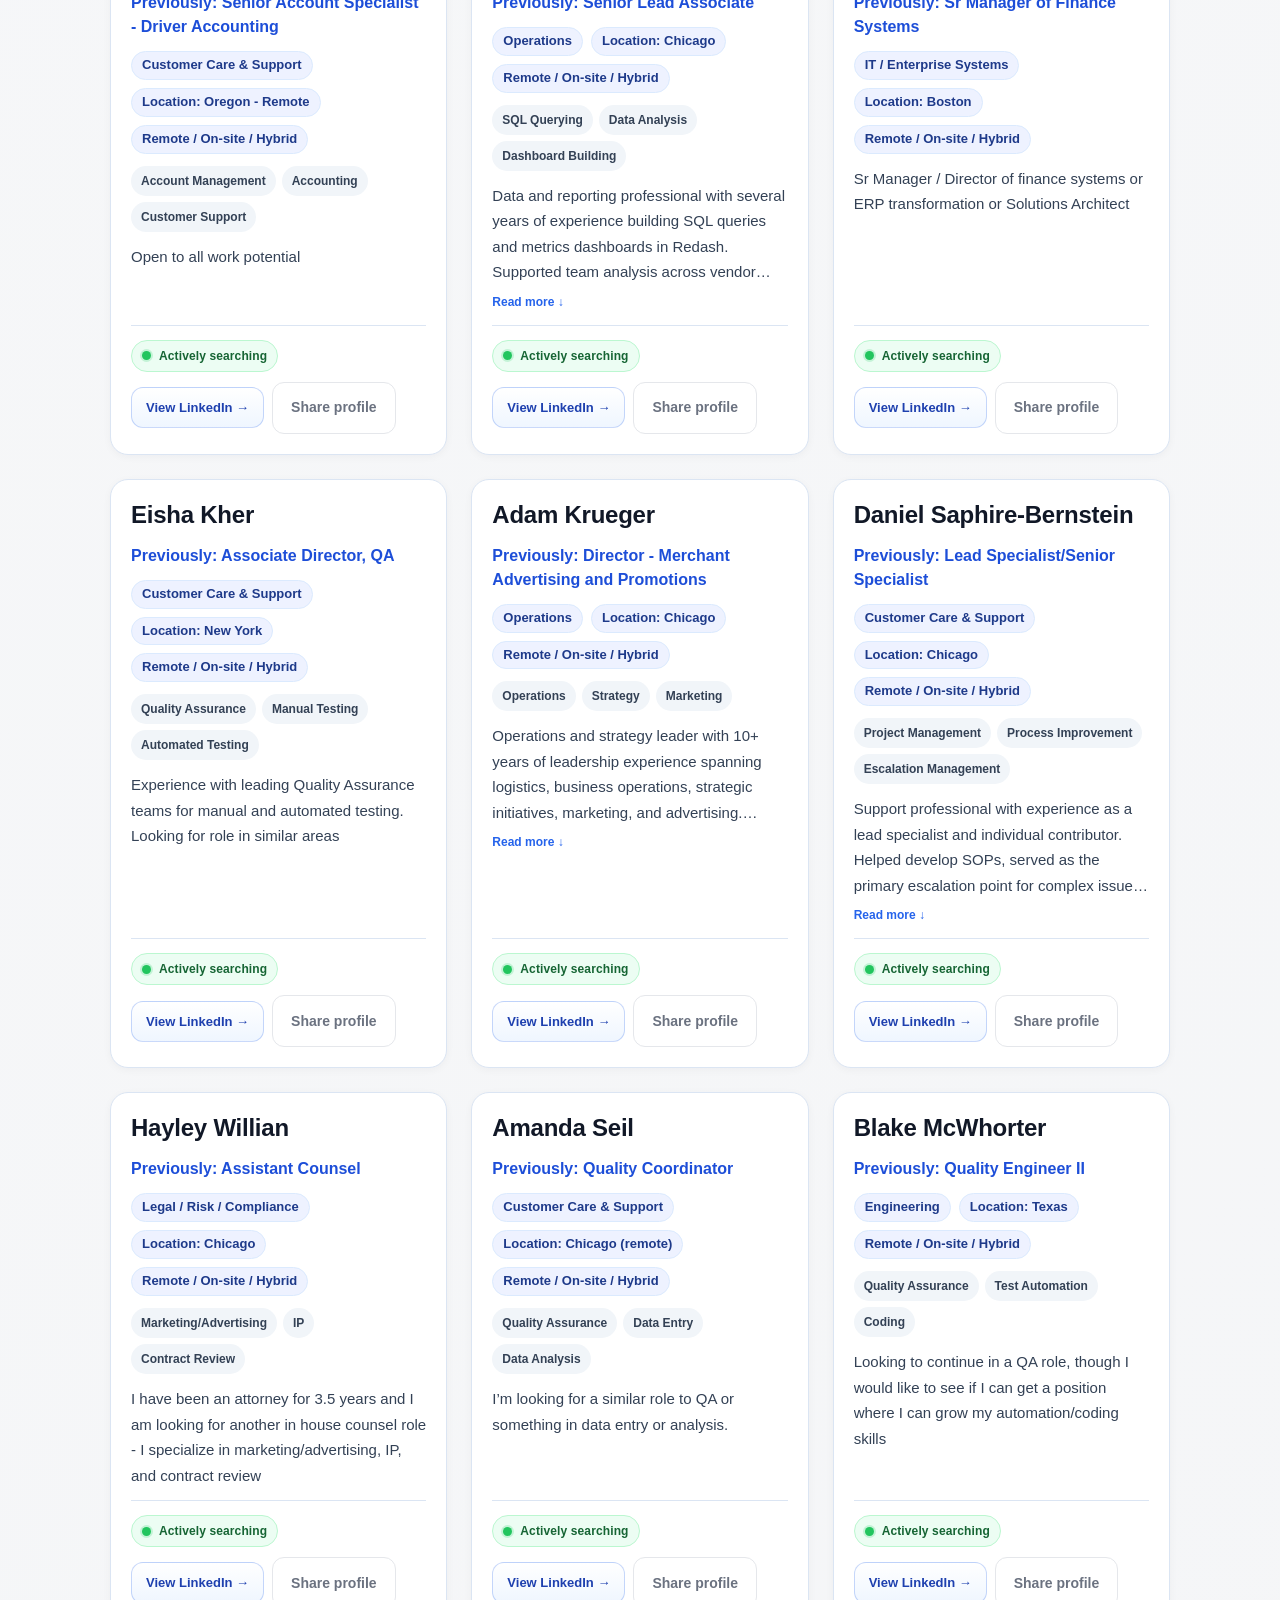
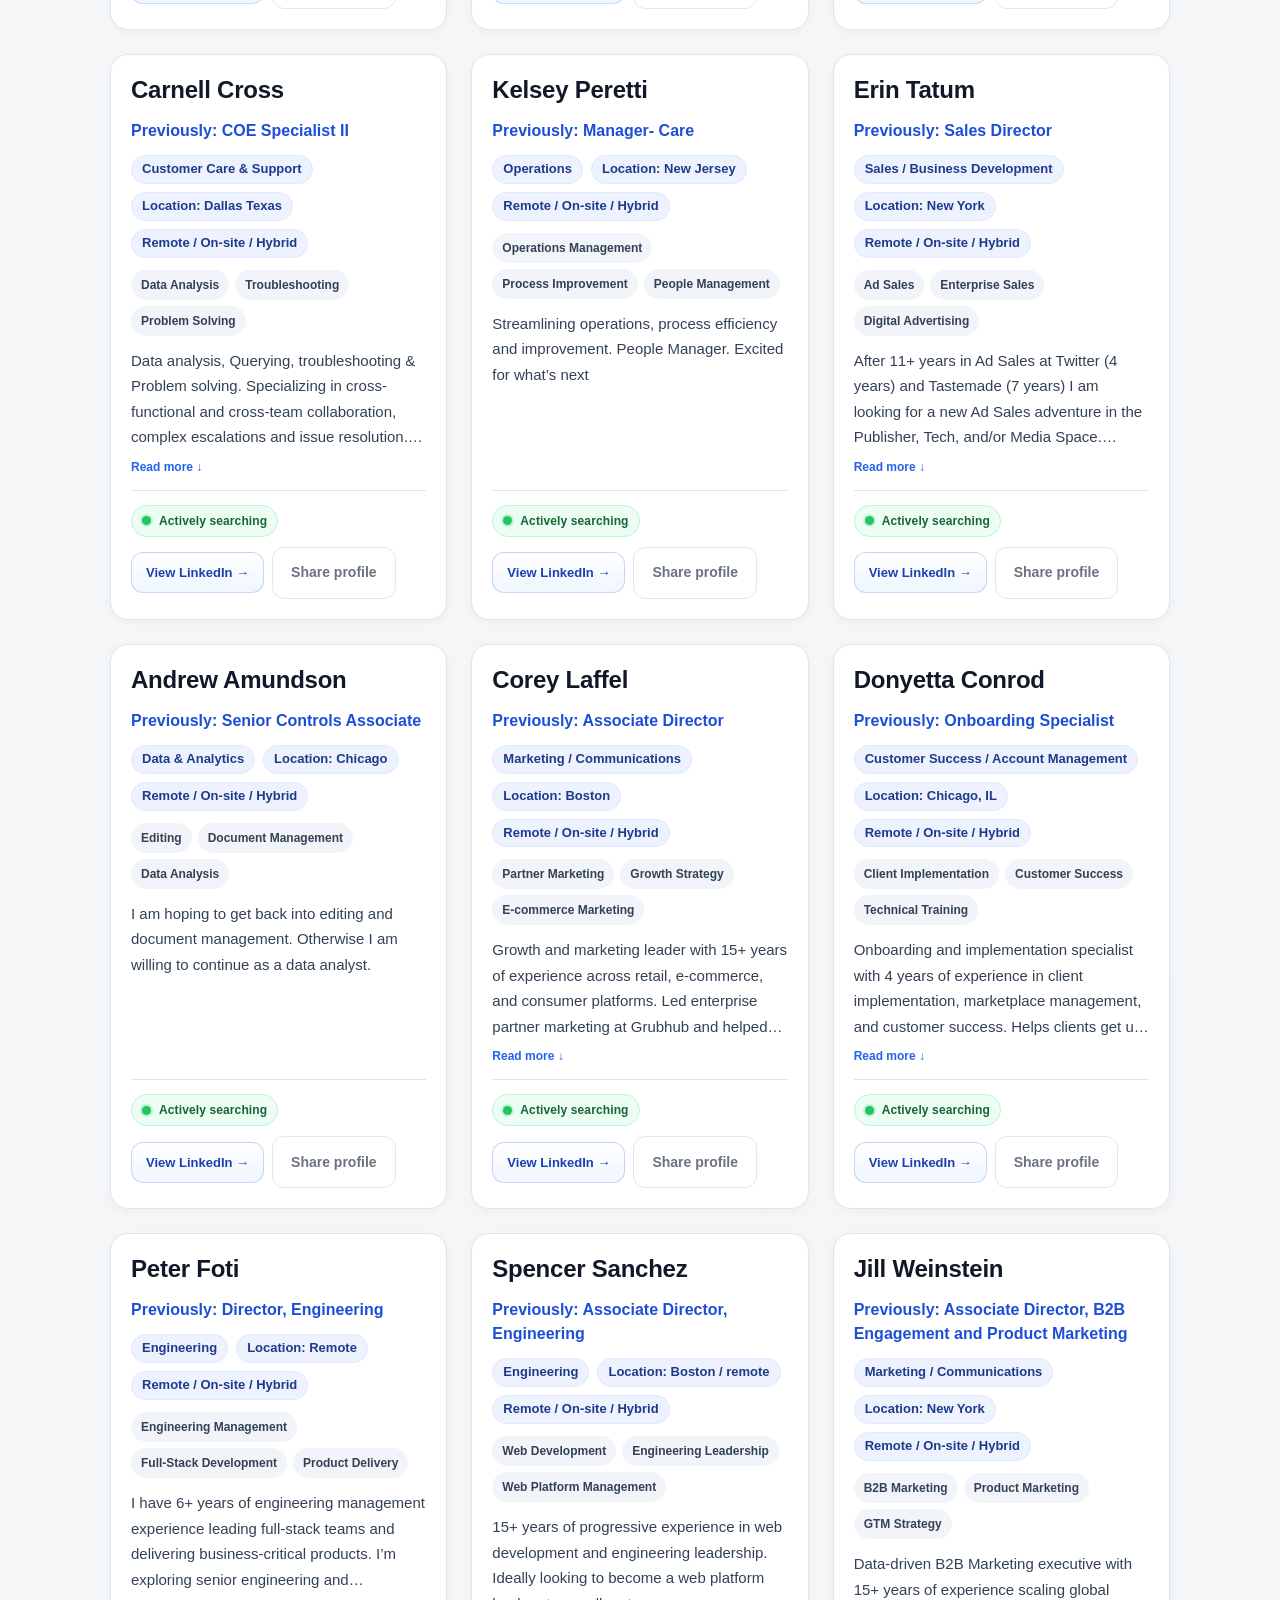
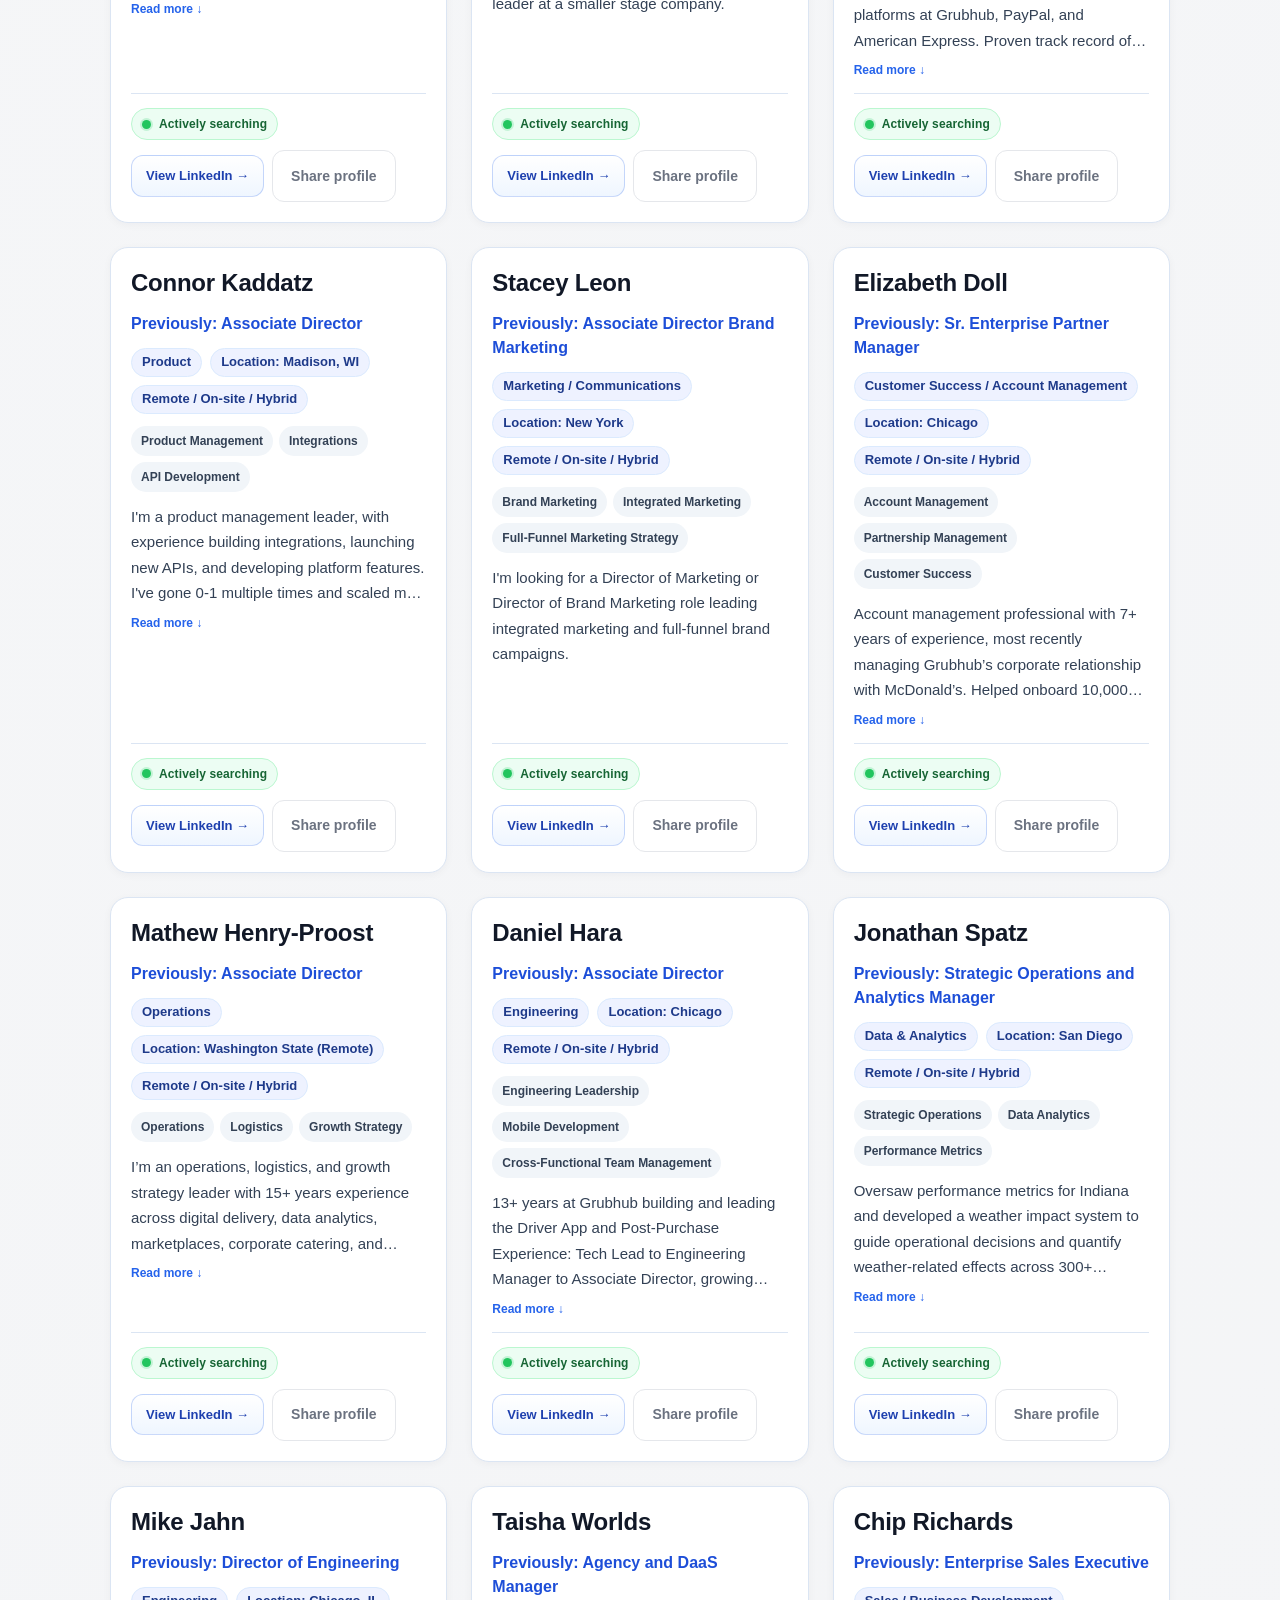
==== commit c8c1873a: "Match keywords across directory fields and retain location filters" ====
--- a/index.html
+++ b/index.html
@@ -113,7 +113,7 @@
           />
           <button
             class="search-help-btn"
-            title="Tips: Search across name, role, function, team, location, and professional skills"
+            title="Combine keywords across fields. Use quotation marks for exact phrases."
             aria-label="Search tips"
             aria-describedby="searchHelp"
           >
@@ -121,6 +121,7 @@
           </button>
           <div id="searchHelp" class="search-help-tooltip" role="tooltip">
             <strong>Search across:</strong> name, role, function, team, location, and professional skills
+            <br />Combine keywords to narrow results. Use quotation marks for an exact phrase.
           </div>
         </div>
 
@@ -261,7 +262,8 @@
        JAVASCRIPT
   ====================== -->
 
-  <script src="script.js?v=directory-mobile-compact-1"></script>
+  <script src="directory-search.js?v=multi-keyword-1"></script>
+  <script src="script.js?v=multi-keyword-1"></script>
   <script src="talent-impact.js"></script>
 
   <script src="analytics-config.js"></script>
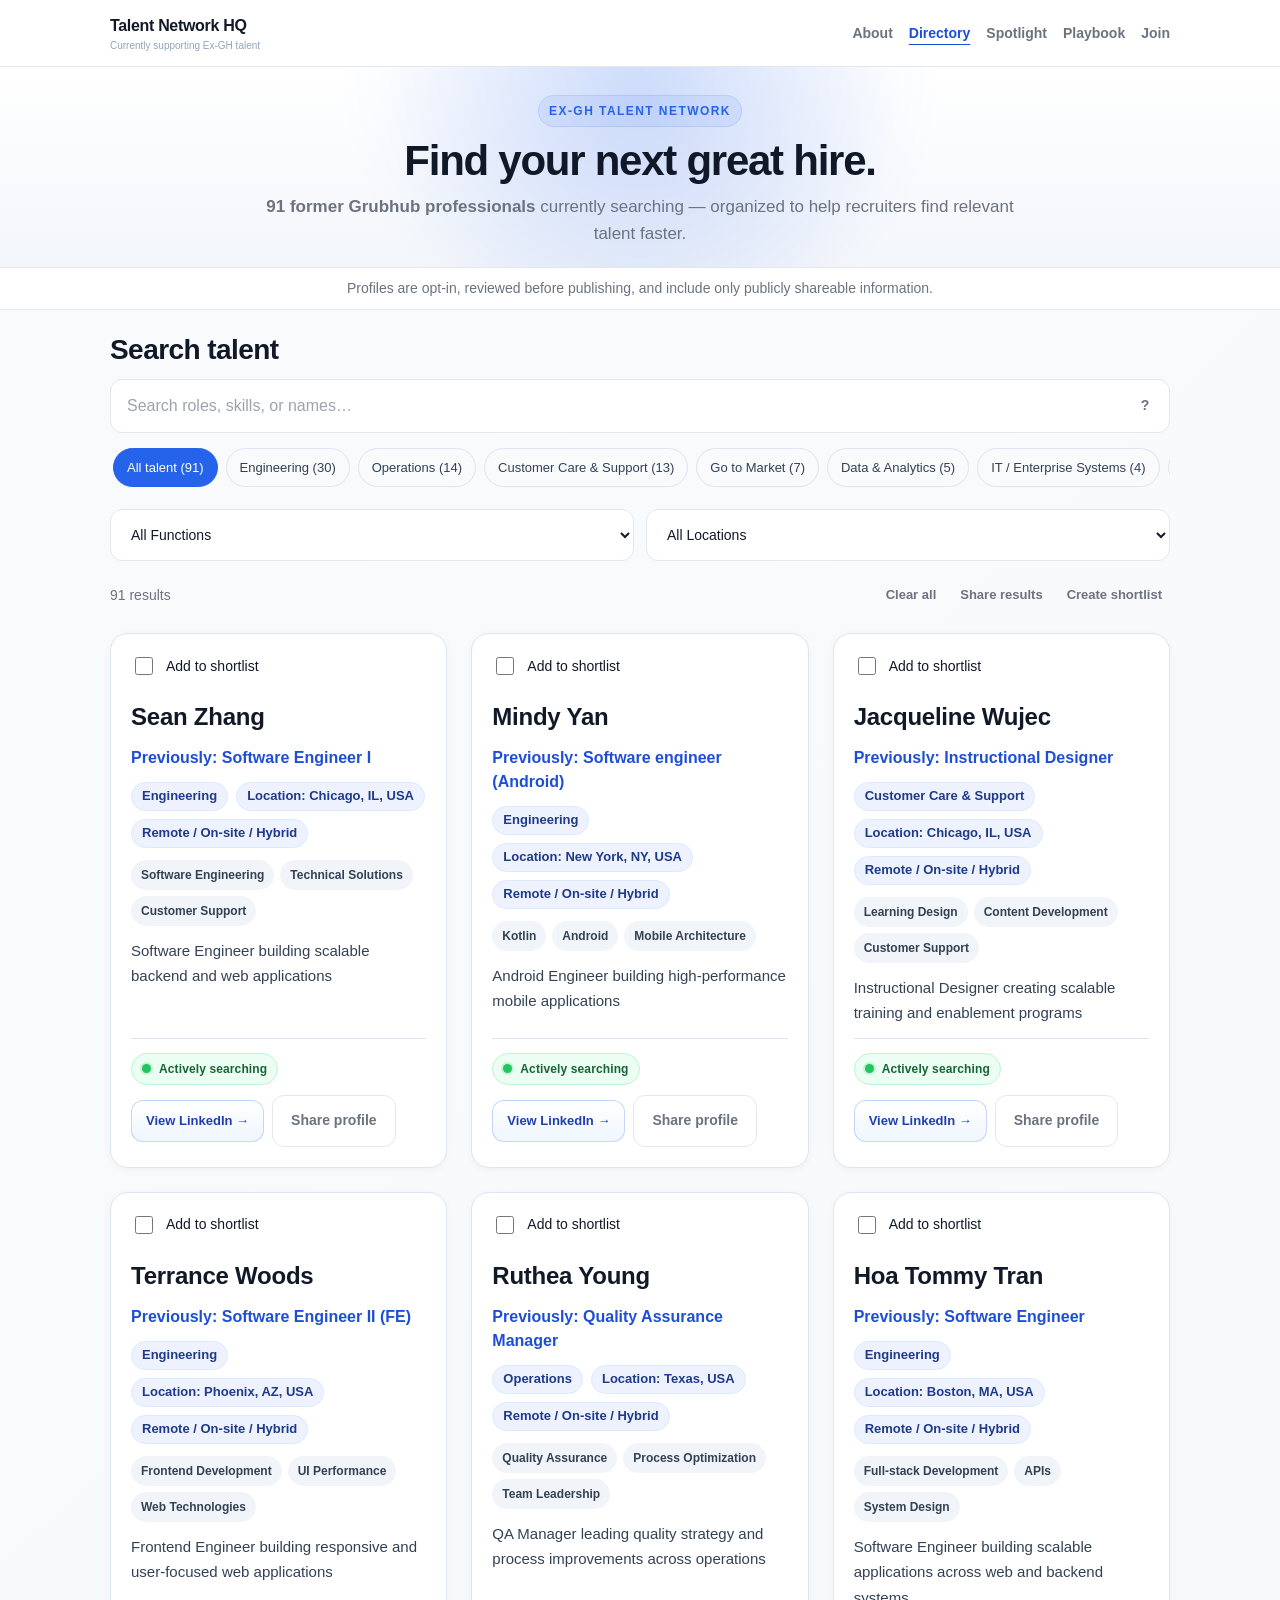
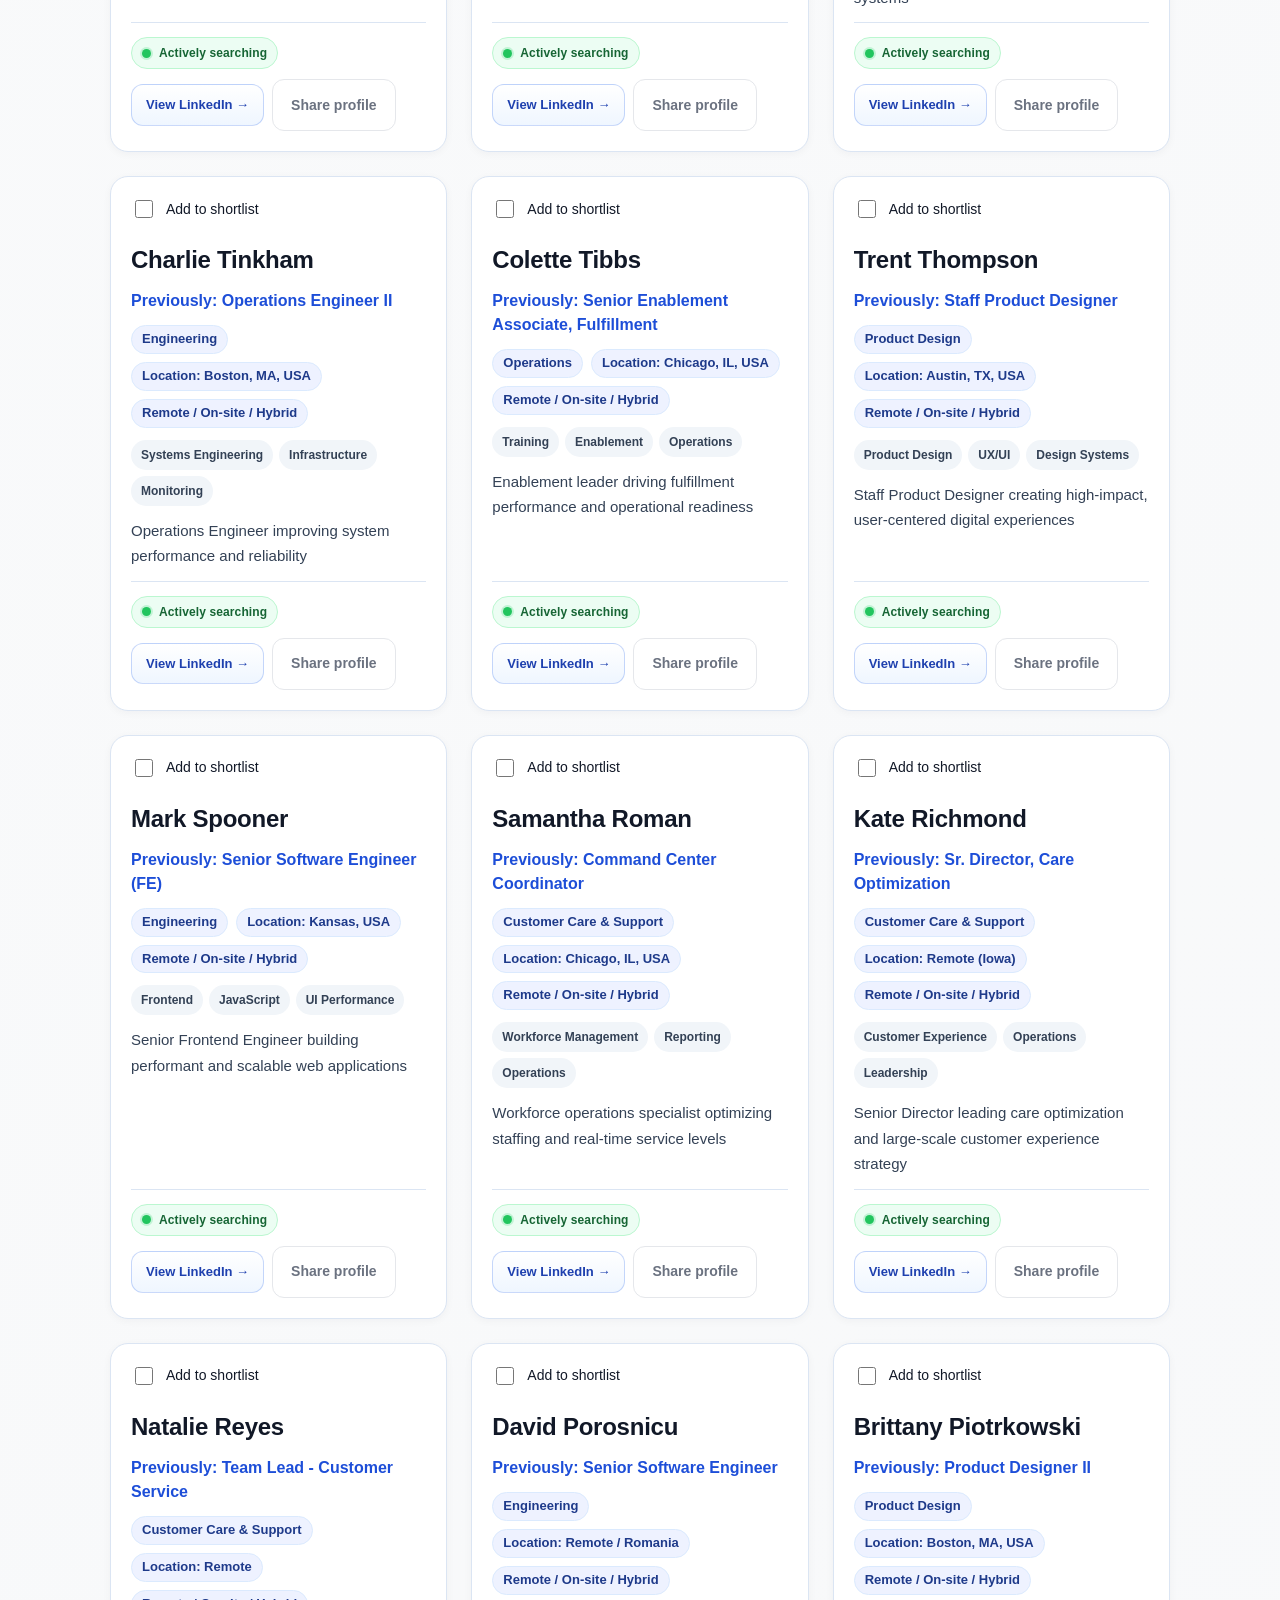
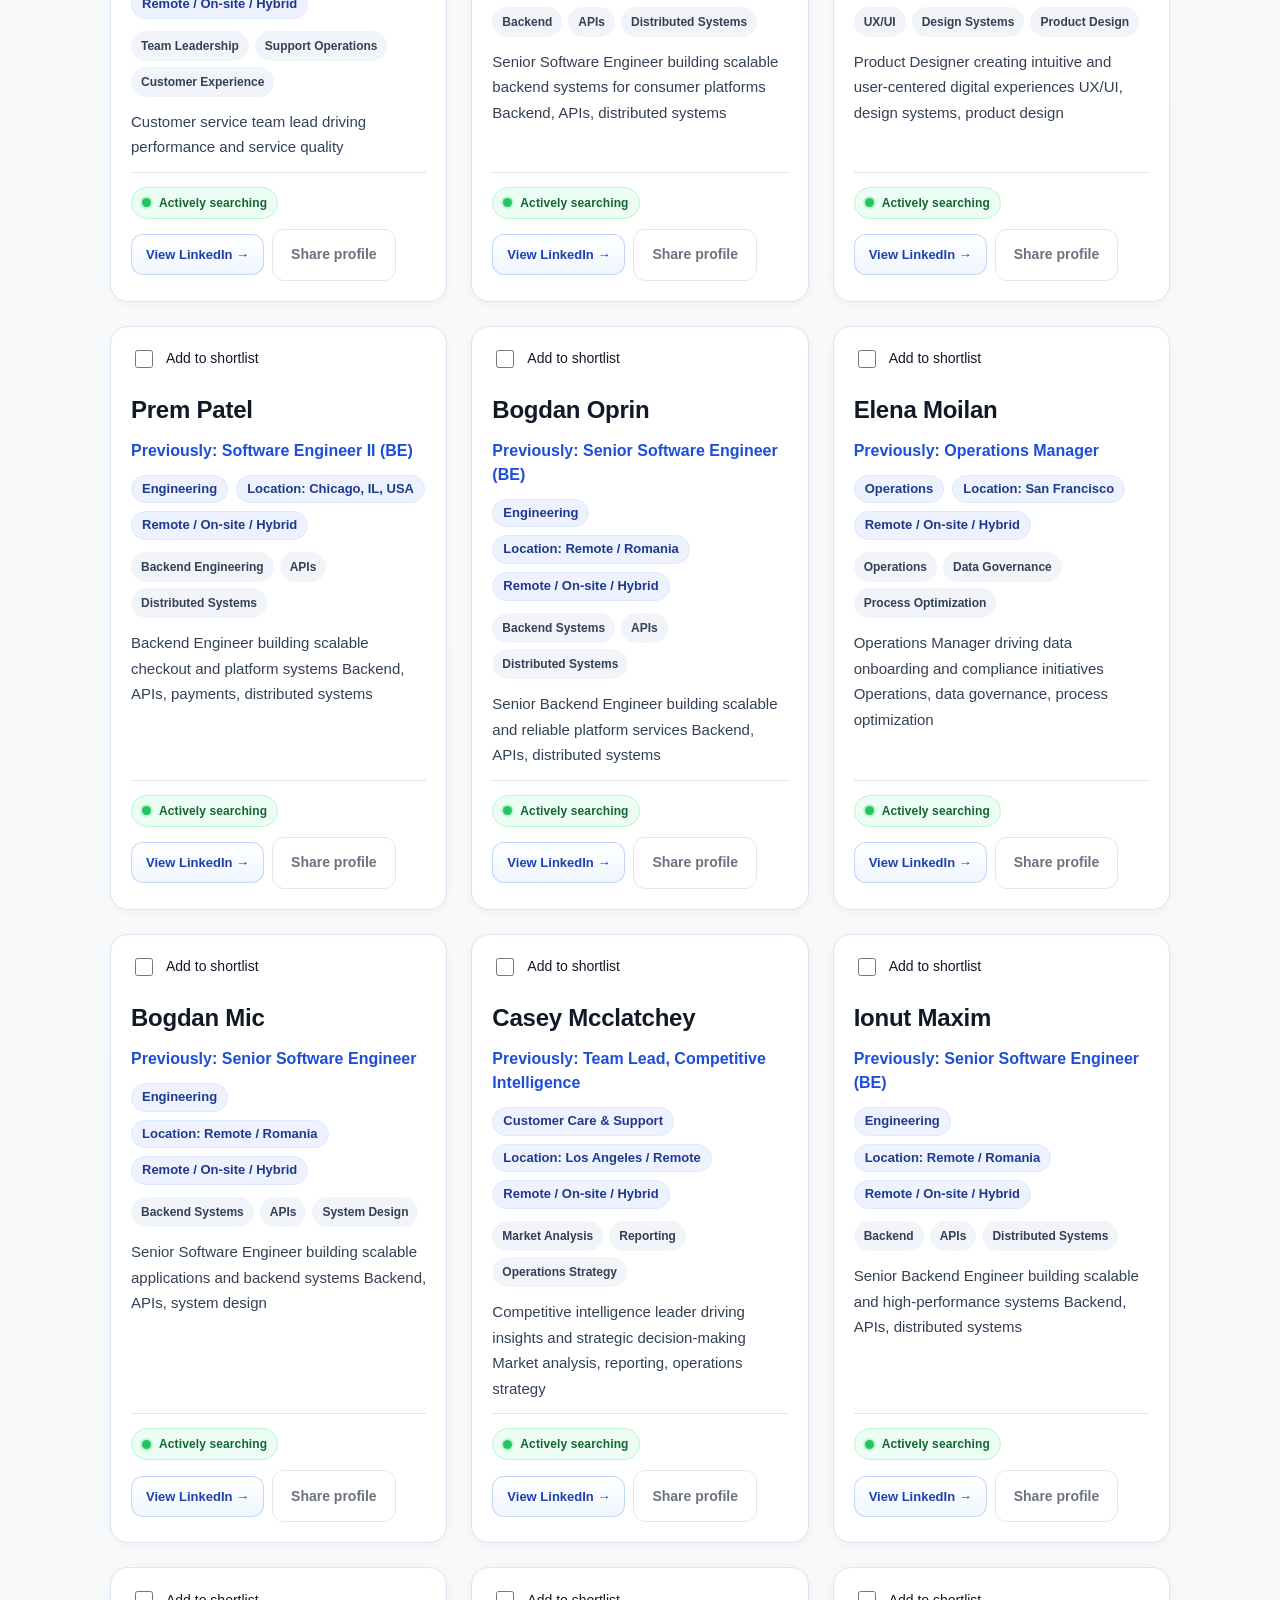
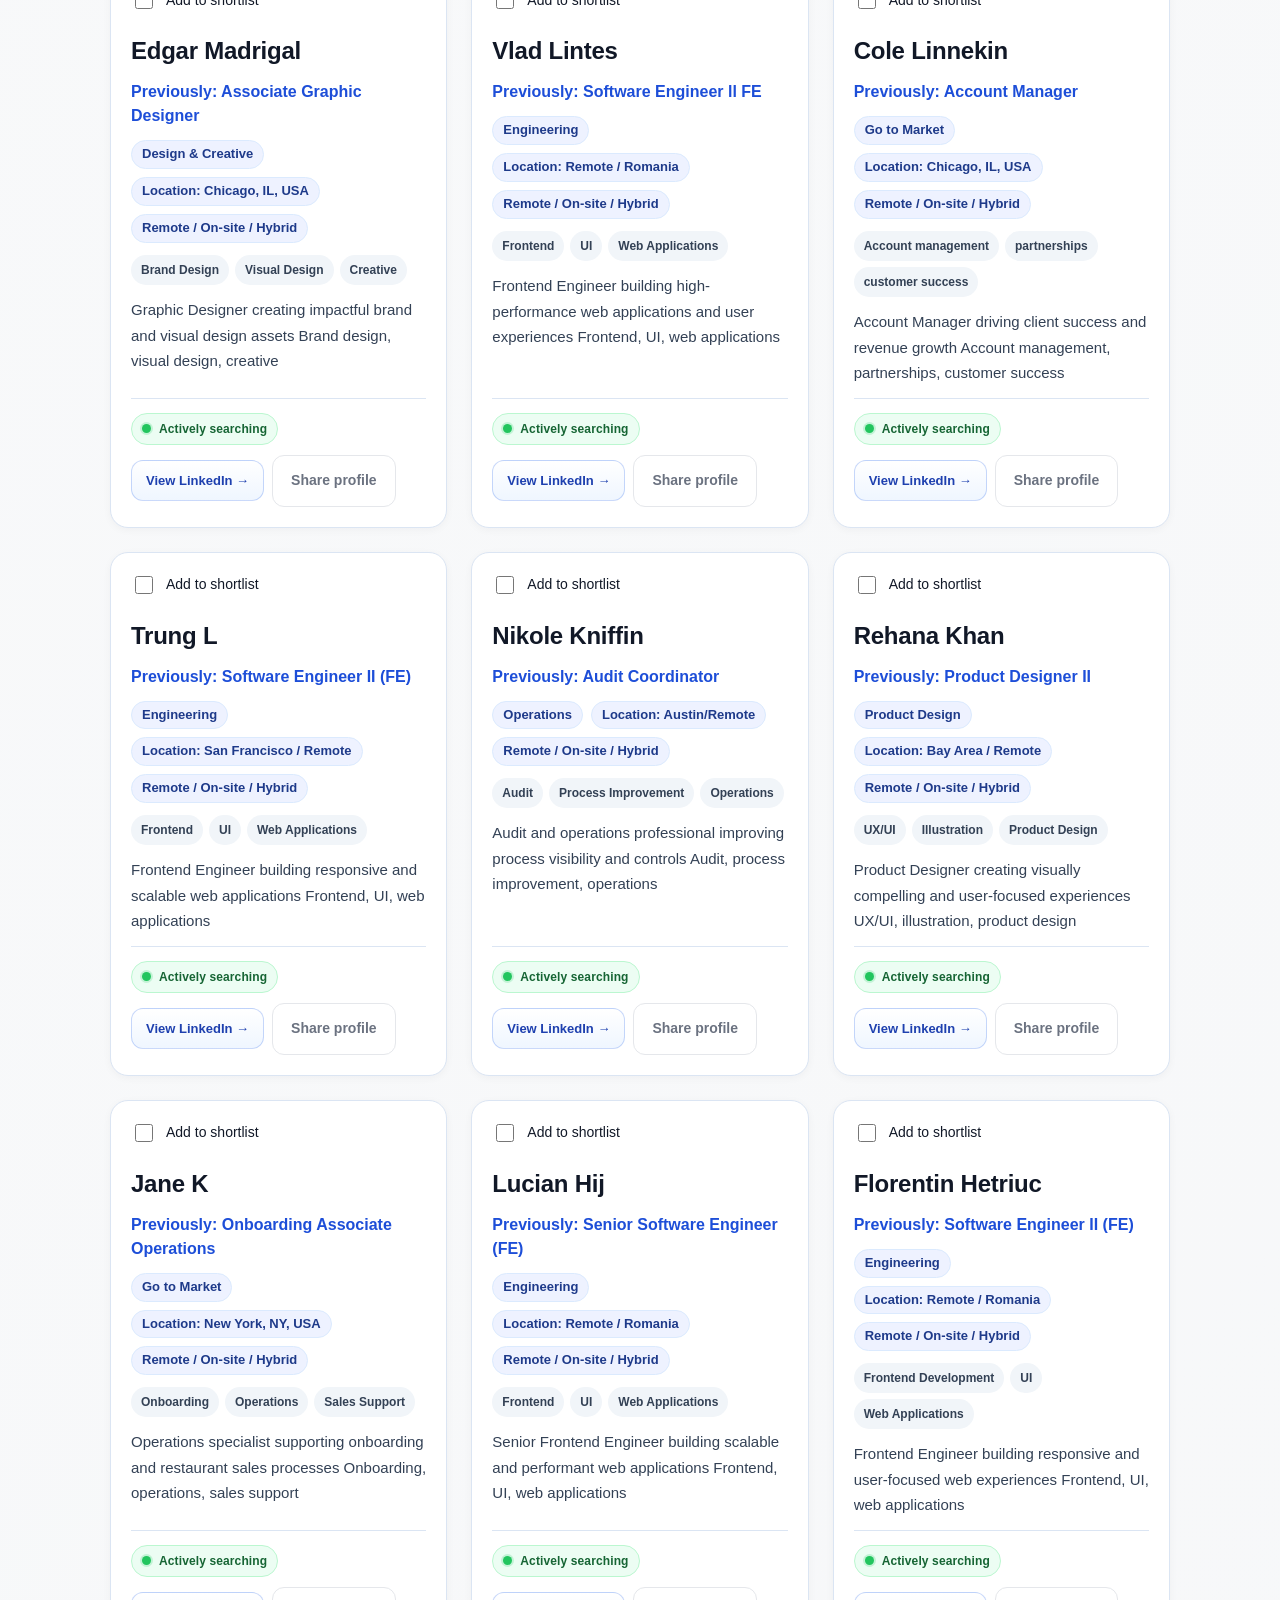
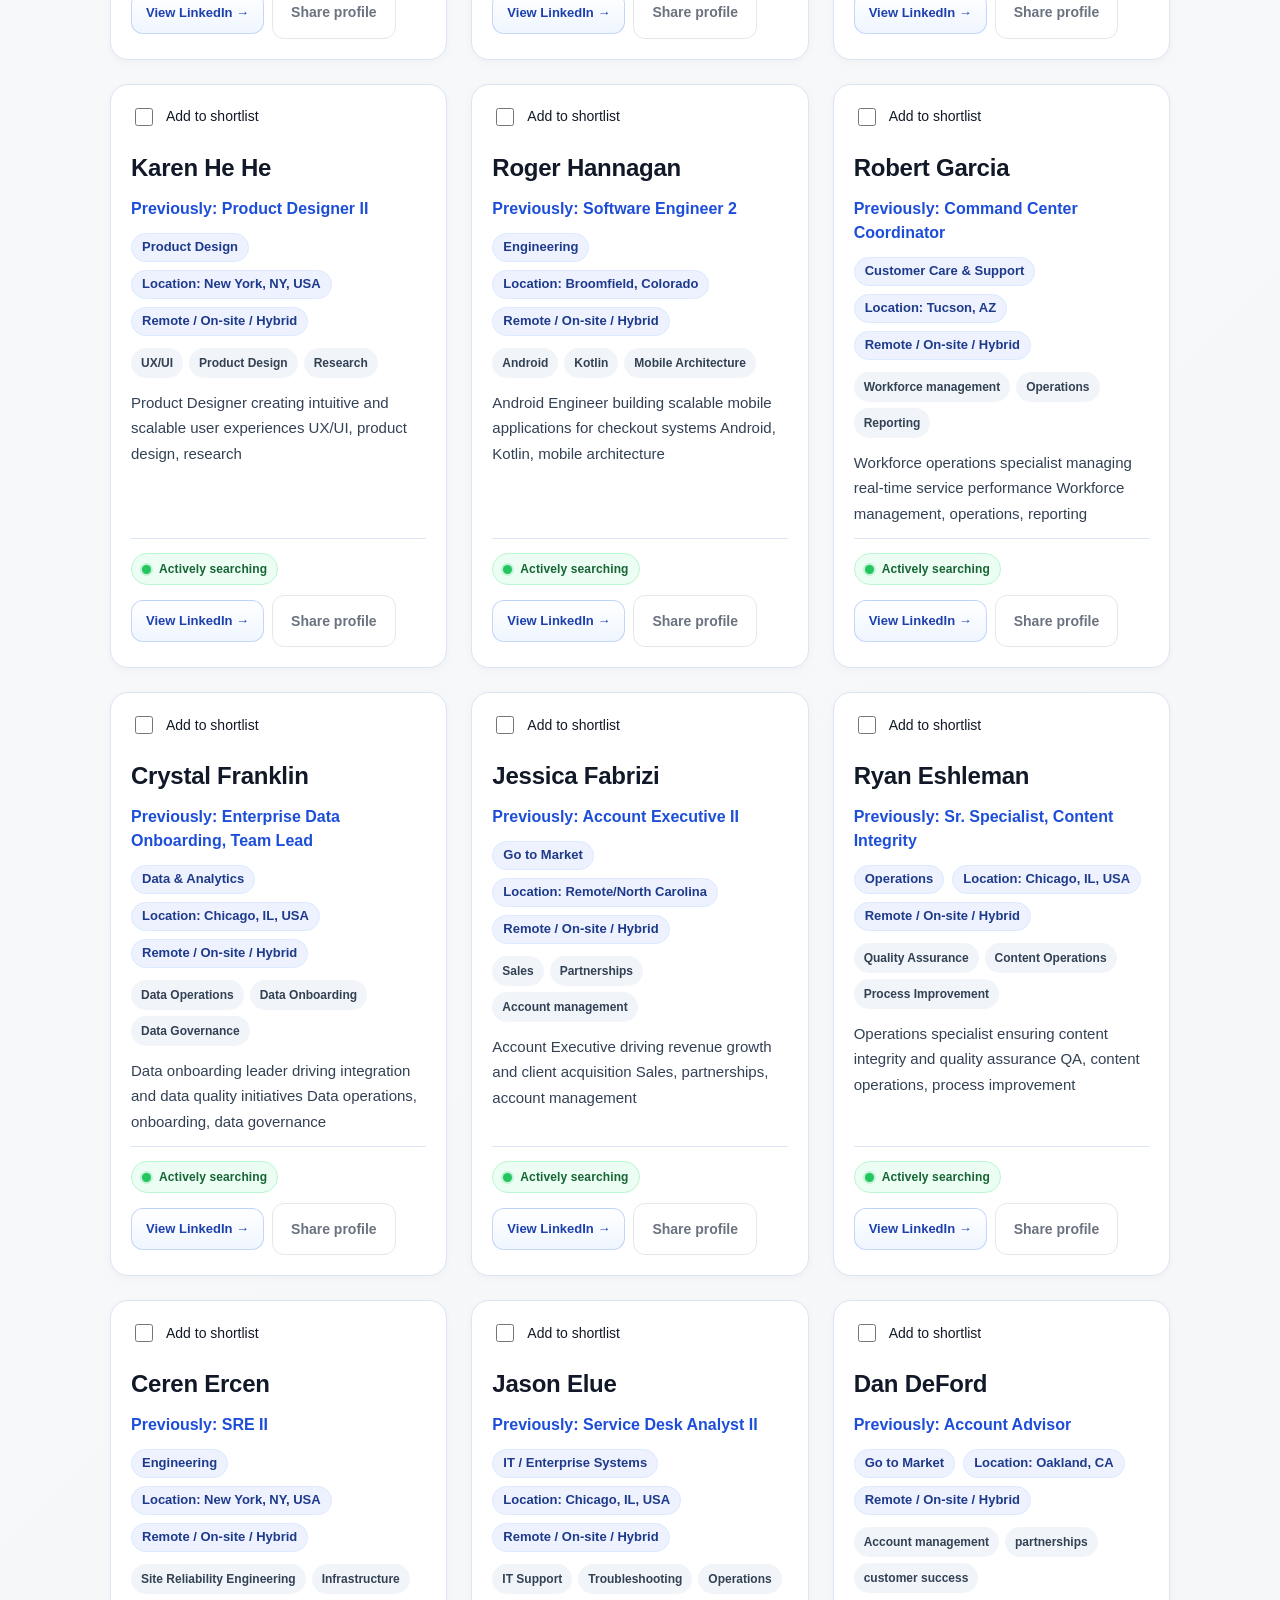
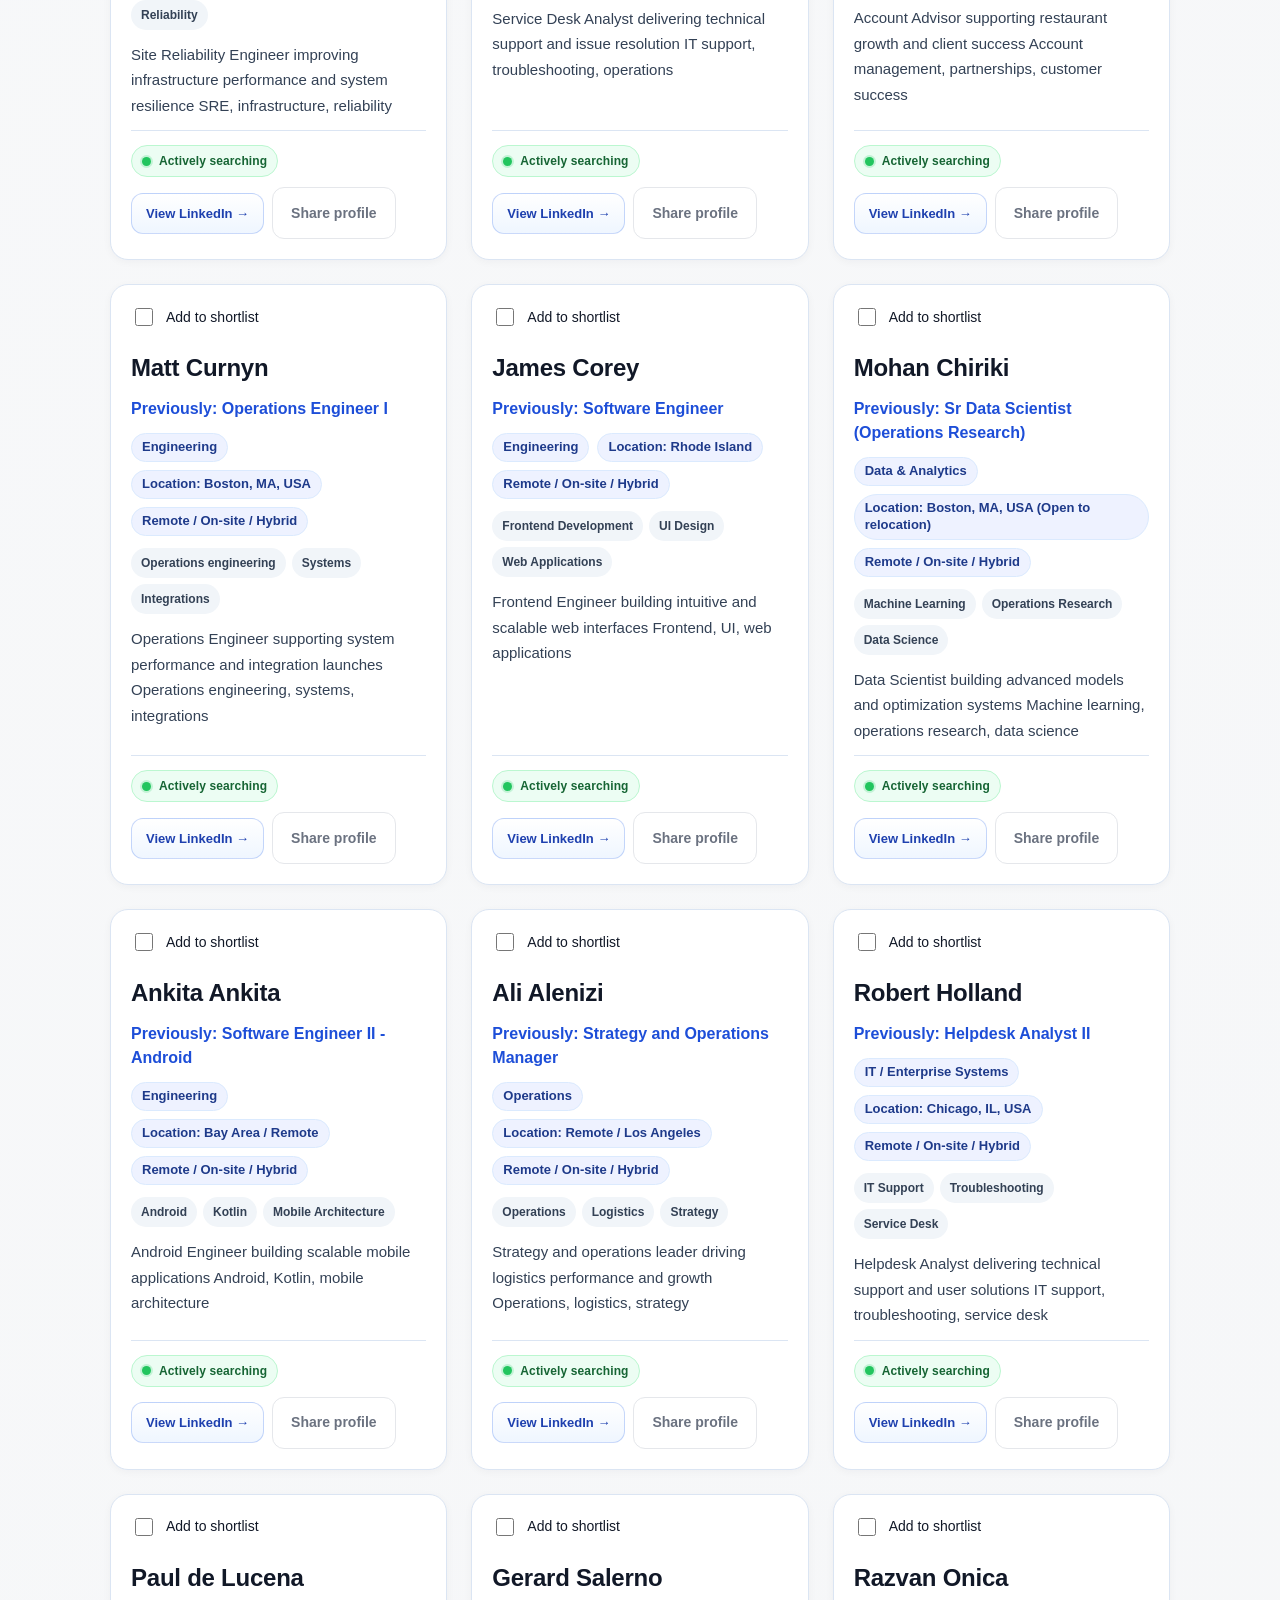
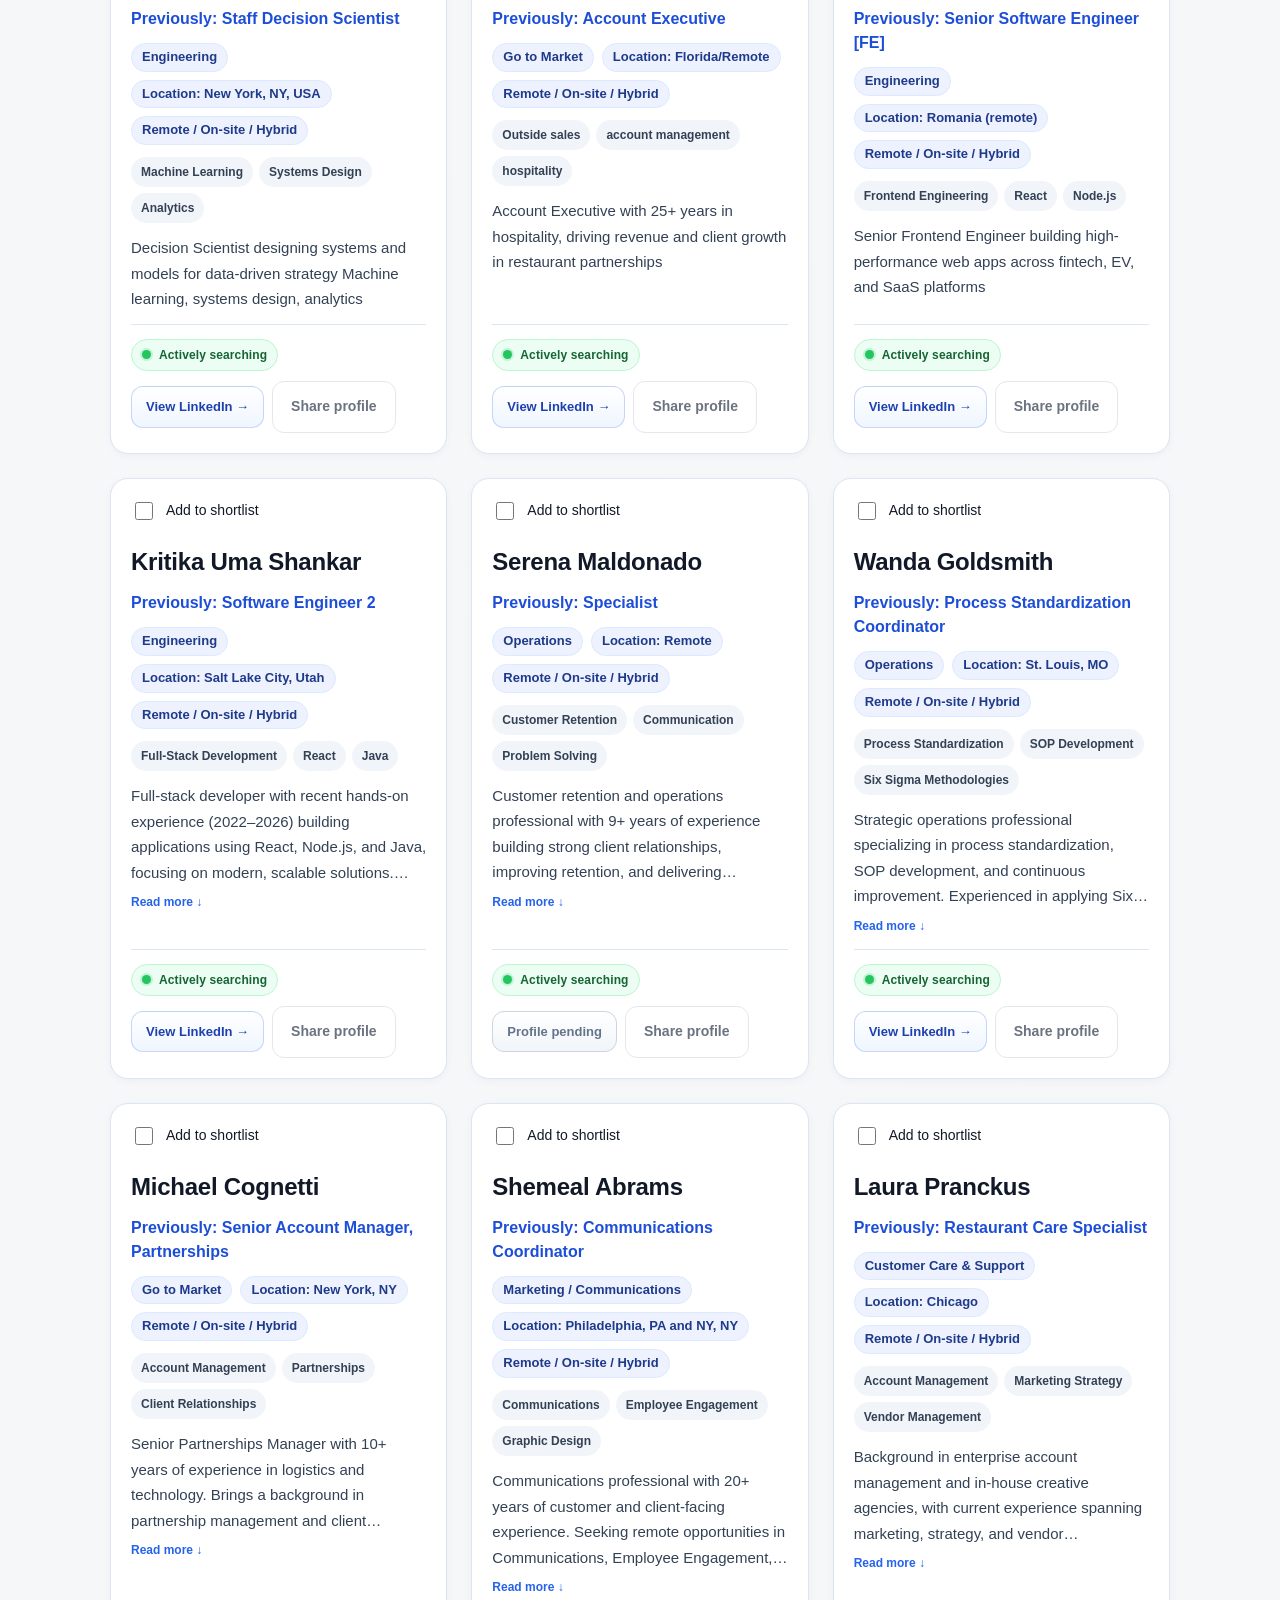
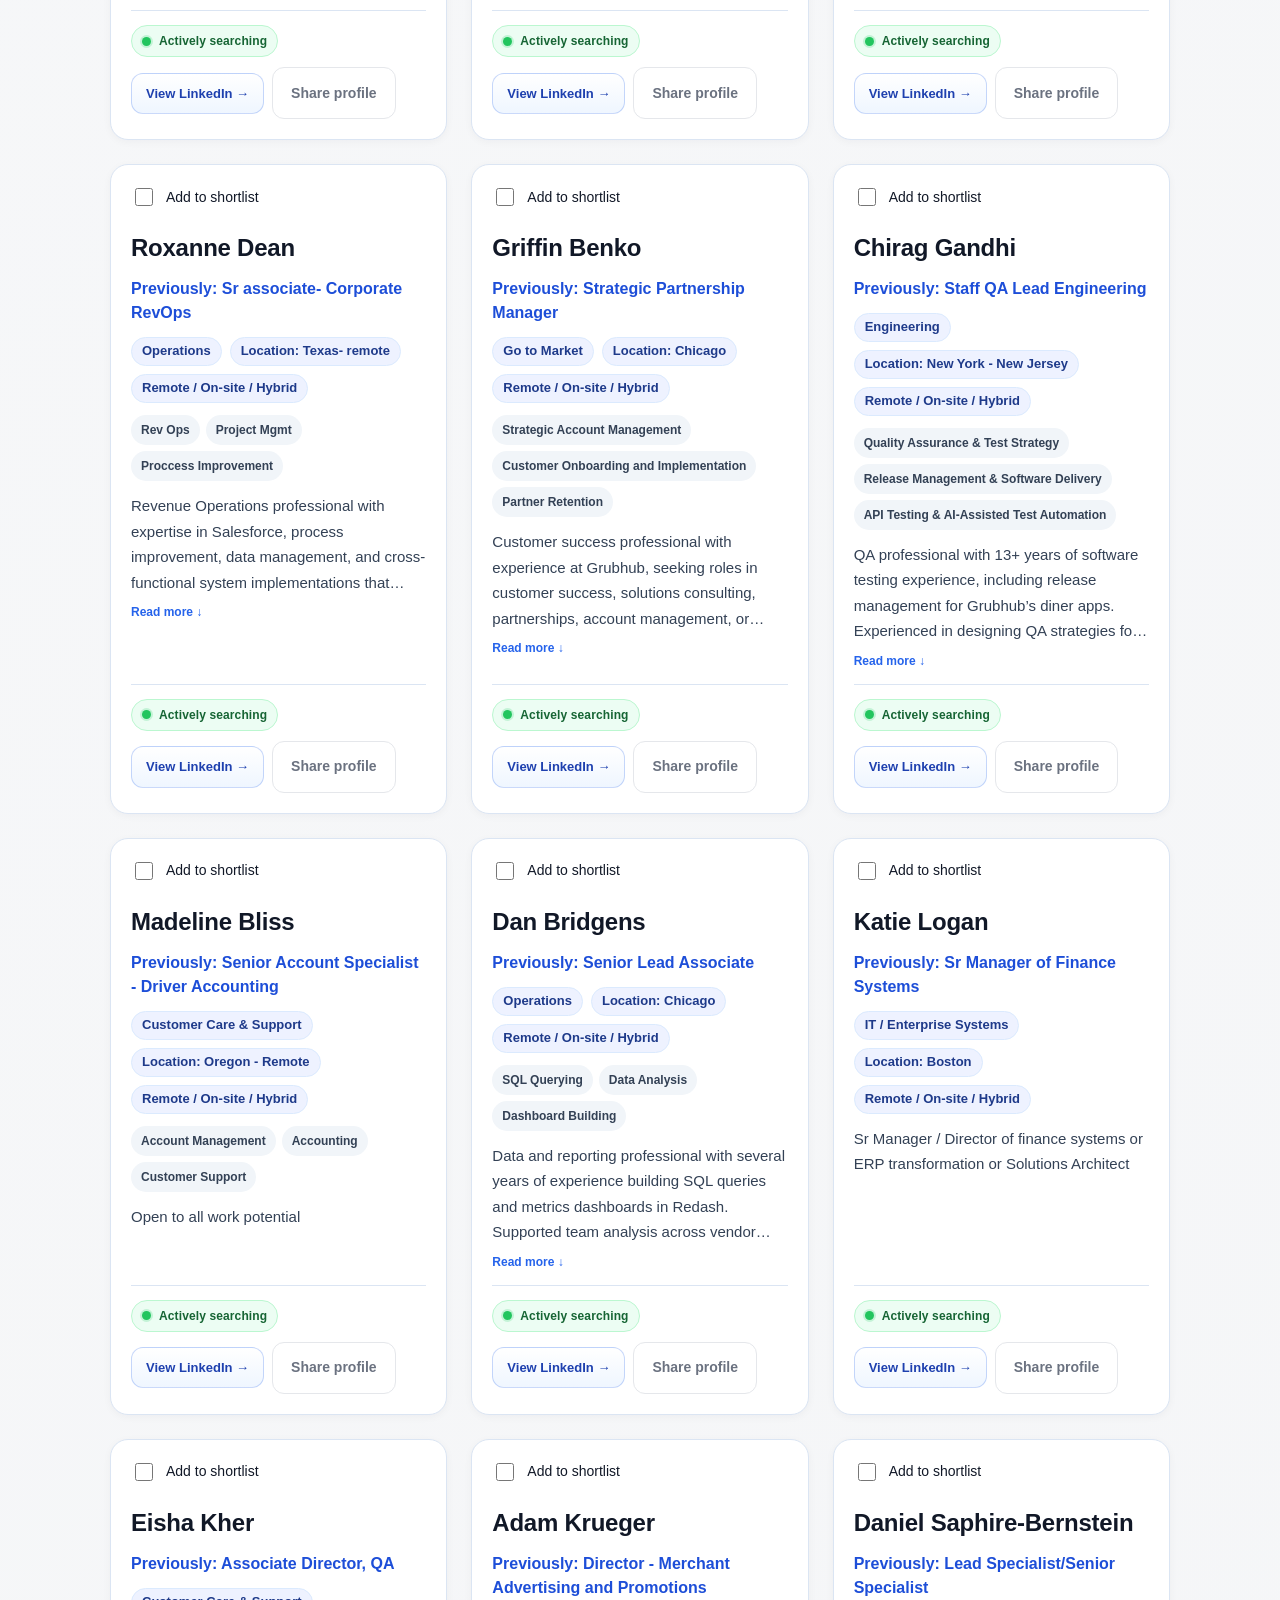
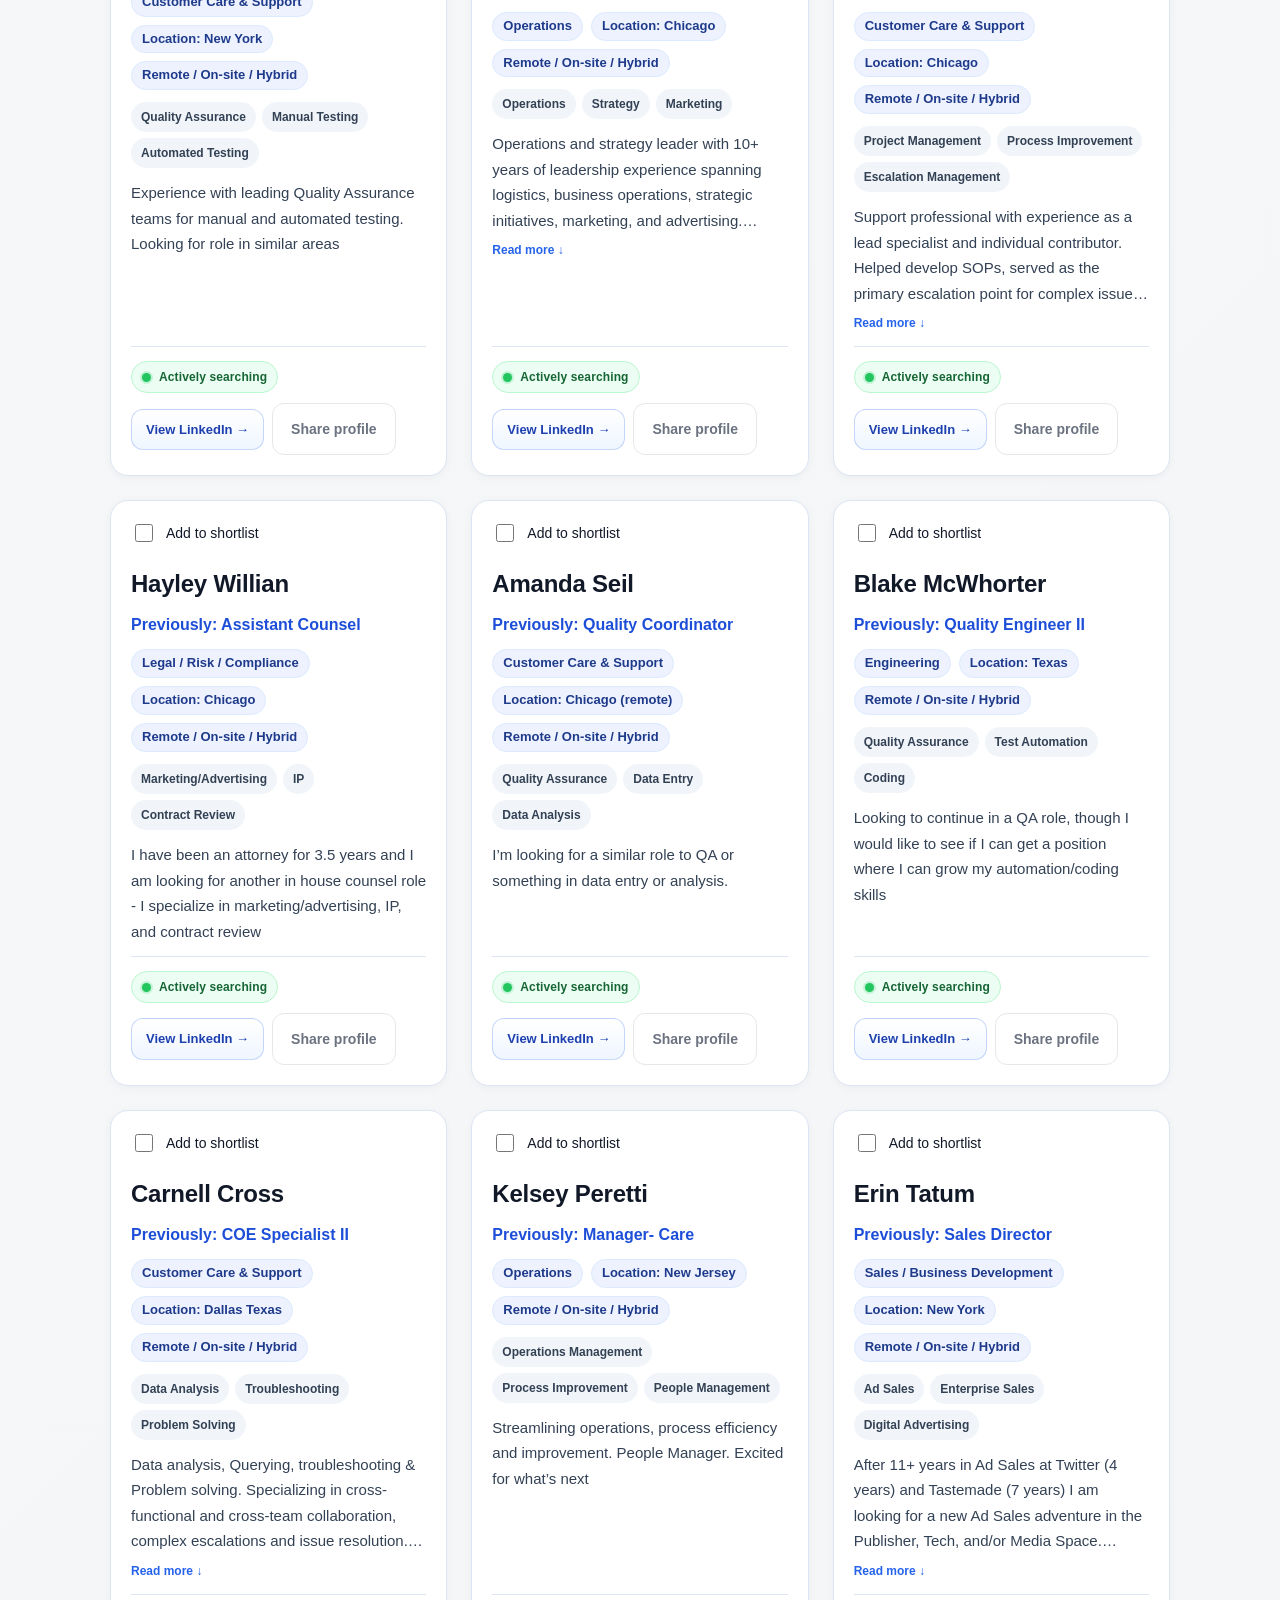
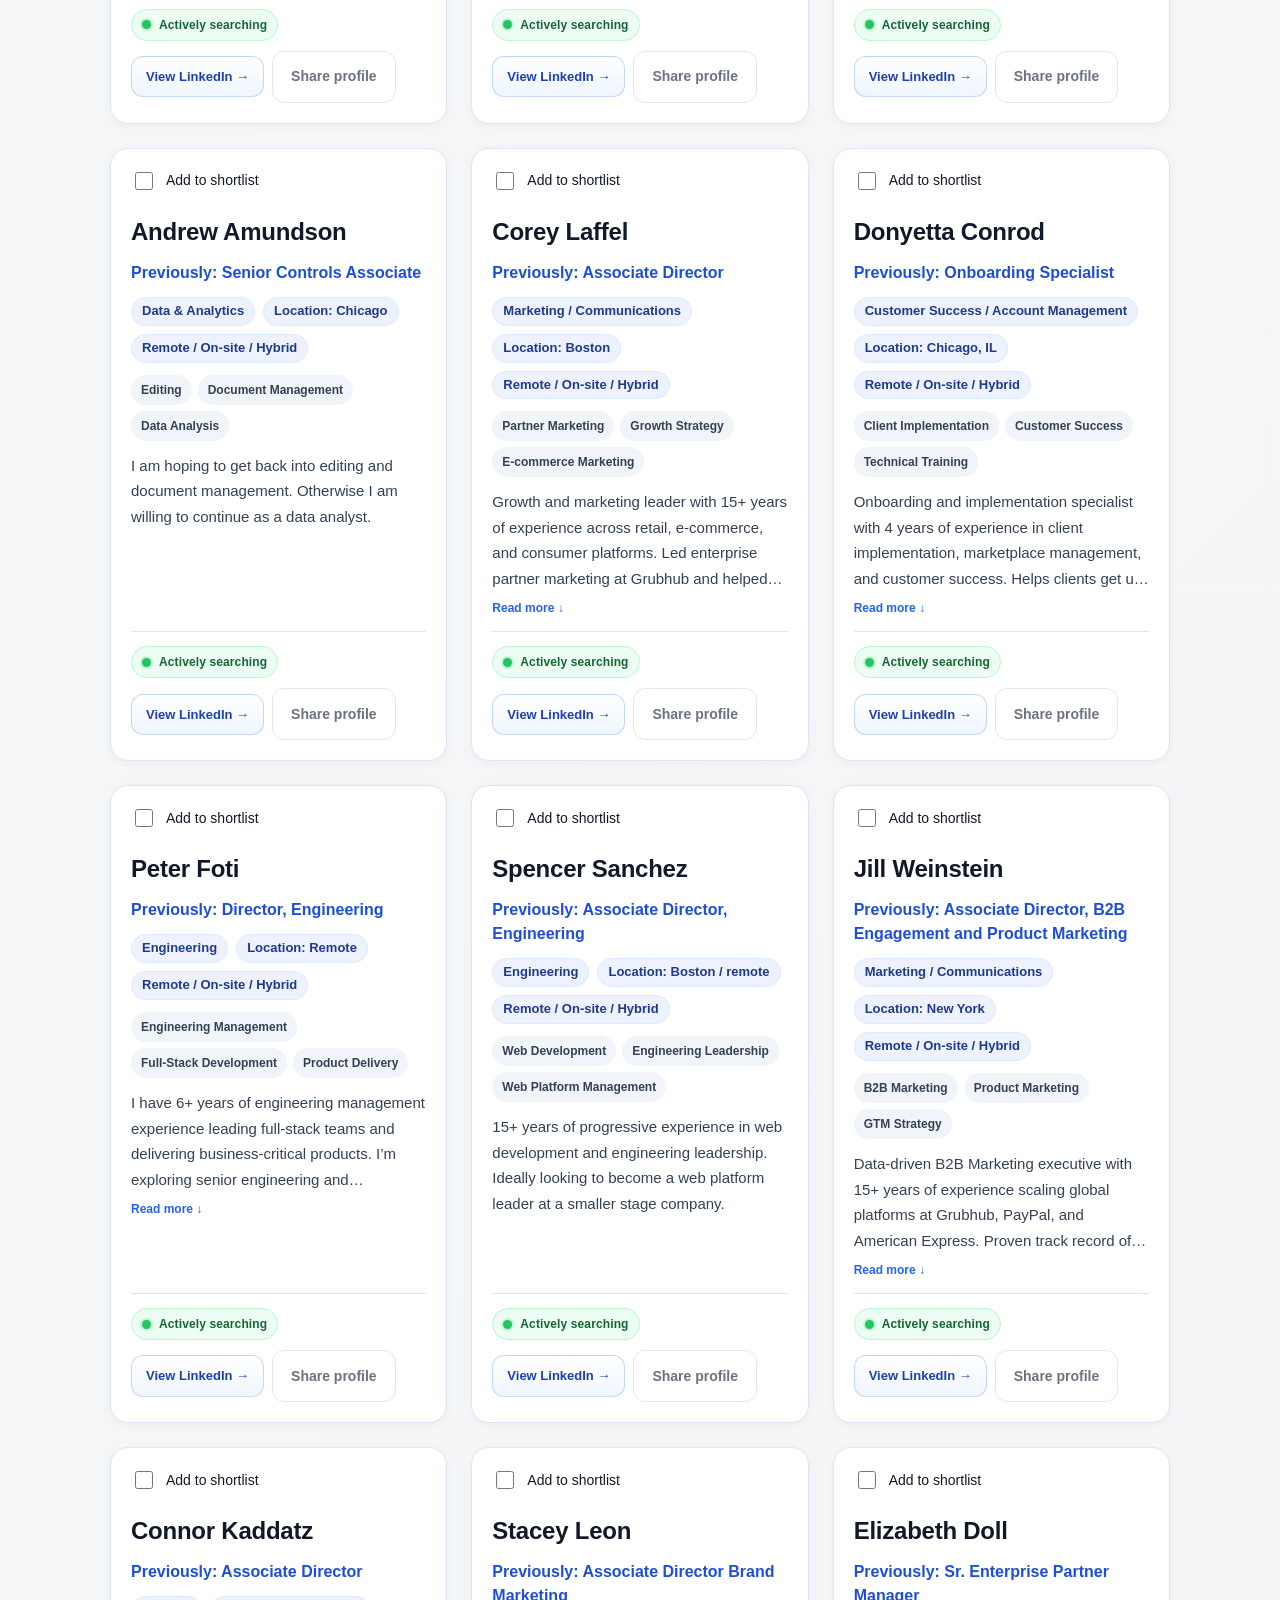
==== commit 9759f791: "Add recruiter shortlist builder and live-profile sharing" ====
--- a/index.html
+++ b/index.html
@@ -12,6 +12,7 @@
   />
 
   <link rel="stylesheet" href="style.css?v=directory-mobile-compact-1" />
+  <link rel="stylesheet" href="shortlist.css?v=1" />
 </head>
 
 <body class="directory-page">
@@ -163,6 +164,7 @@
           Clear all
         </button>
         <button id="shareSearch" class="clear-btn" type="button">Share results</button>
+        <a id="createShortlist" class="clear-btn" href="shortlist-builder.html">Create shortlist</a>
         </div>
       </div>
       <p id="shareStatus" class="share-status" role="status"></p>
@@ -263,7 +265,8 @@
   ====================== -->
 
   <script src="directory-search.js?v=multi-keyword-1"></script>
-  <script src="script.js?v=multi-keyword-1"></script>
+  <script src="shortlist-core.js?v=1"></script>
+  <script src="script.js?v=recruiter-shortlists-1"></script>
   <script src="talent-impact.js"></script>
 
   <script src="analytics-config.js"></script>
--- a/shortlist.css
+++ b/shortlist.css
@@ -0,0 +1,41 @@
+.shortlist-page { max-width: 1080px; margin: 0 auto; padding: 40px 24px 70px; }
+.shortlist-page h1 { font-size: clamp(30px, 5vw, 48px); line-height: 1.15; margin: 12px 0 18px; letter-spacing: -.035em; }
+.shortlist-page h2 { font-size: 24px; margin: 0 0 18px; }
+.shortlist-page .lede { color: var(--text-muted); max-width: 760px; white-space: pre-line; }
+.shortlist-panel { background: white; padding: 26px; border: 1px solid var(--border); border-radius: 16px; margin: 22px 0; }
+.shortlist-fields { display: grid; gap: 18px; }
+.shortlist-page label { display: grid; gap: 6px; font-size: 14px; font-weight: 600; }
+.shortlist-page input:not([type=checkbox]), .shortlist-page textarea { width: 100%; min-width: 0; padding: 11px; border: 1px solid #cbd5e1; border-radius: 8px; font: inherit; color: var(--text); background: white; }
+.shortlist-page textarea { min-height: 90px; resize: vertical; }
+.shortlist-page input:focus-visible, .shortlist-page textarea:focus-visible { outline: 2px solid var(--primary); outline-offset: 2px; }
+.shortlist-actions { display: flex; flex-wrap: wrap; align-items: center; gap: 12px; margin: 18px 0; }
+.shortlist-button { display: inline-block; border: 1px solid var(--primary); border-radius: 8px; padding: 10px 16px; background: var(--primary); color: white; font-weight: 600; text-decoration: none; cursor: pointer; }
+.shortlist-button.secondary { color: var(--primary); background: white; }
+.shortlist-button:disabled { cursor: not-allowed; opacity: .6; }
+.shortlist-selection { display: flex; gap: 10px; align-items: center; margin-bottom: 12px; font-size: 14px; }
+.shortlist-selection input, .shortlist-interest input { accent-color: var(--primary); width: 18px; height: 18px; }
+.shortlist-builder-row, .shortlist-card { border: 1px solid var(--border); border-radius: 12px; background: white; padding: 22px; margin: 16px 0; min-width: 0; }
+.shortlist-row-top { display: flex; align-items: start; justify-content: space-between; gap: 16px; }
+.shortlist-row-top h3 { margin: 0 0 6px; font-size: 21px; }
+.shortlist-row-top p { color: var(--text-muted); font-size: 14px; margin: 0 0 18px; }
+.shortlist-metadata { display: grid; grid-template-columns: 1fr 1fr; gap: 14px; }
+.shortlist-note-field { grid-column: 1 / -1; }
+.shortlist-help, .shortlist-page small { color: var(--text-muted); font-size: 13px; line-height: 1.6; }
+.shortlist-help { background: var(--primary-light); padding: 15px 18px; border-radius: 10px; }
+.shortlist-status { min-height: 24px; margin: 15px 0; white-space: pre-line; }
+.shortlist-status.error { color: #b91c1c; }
+.shortlist-candidates { display: grid; grid-template-columns: 1fr 1fr; gap: 18px; }
+.shortlist-candidates .shortlist-card { margin: 0; }
+.shortlist-profile-bio { color: var(--text-muted); white-space: pre-line; overflow-wrap: anywhere; }
+.shortlist-role { padding: 15px; background: var(--background-secondary); border-radius: 8px; margin-top: 20px; overflow-wrap: anywhere; }
+.shortlist-role a { color: var(--primary); font-weight: 600; }
+.shortlist-interest { display: flex !important; align-items: center; margin-top: 18px; }
+.shortlist-candidate-result { display: flex !important; align-items: start; padding: 13px 0; border-bottom: 1px solid var(--border); font-weight: 400 !important; }
+.shortlist-candidate-result input { margin-top: 4px; flex-shrink: 0; }
+.shortlist-directory-link { margin: 12px 0; }
+#candidate-results { max-height: 380px; overflow-y: auto; }
+.shortlist-copy-output { min-height: 170px !important; }
+.shortlist-page [hidden] { display: none !important; }
+@media (max-width: 650px) { .shortlist-candidates, .shortlist-metadata { grid-template-columns: 1fr; } .shortlist-panel { padding: 19px; } .shortlist-page { padding: 28px 18px 50px; } }
+.directory-page .results-actions { flex-wrap: wrap; }
+.directory-page #createShortlist { display: inline-flex; align-items: center; text-decoration: none; }
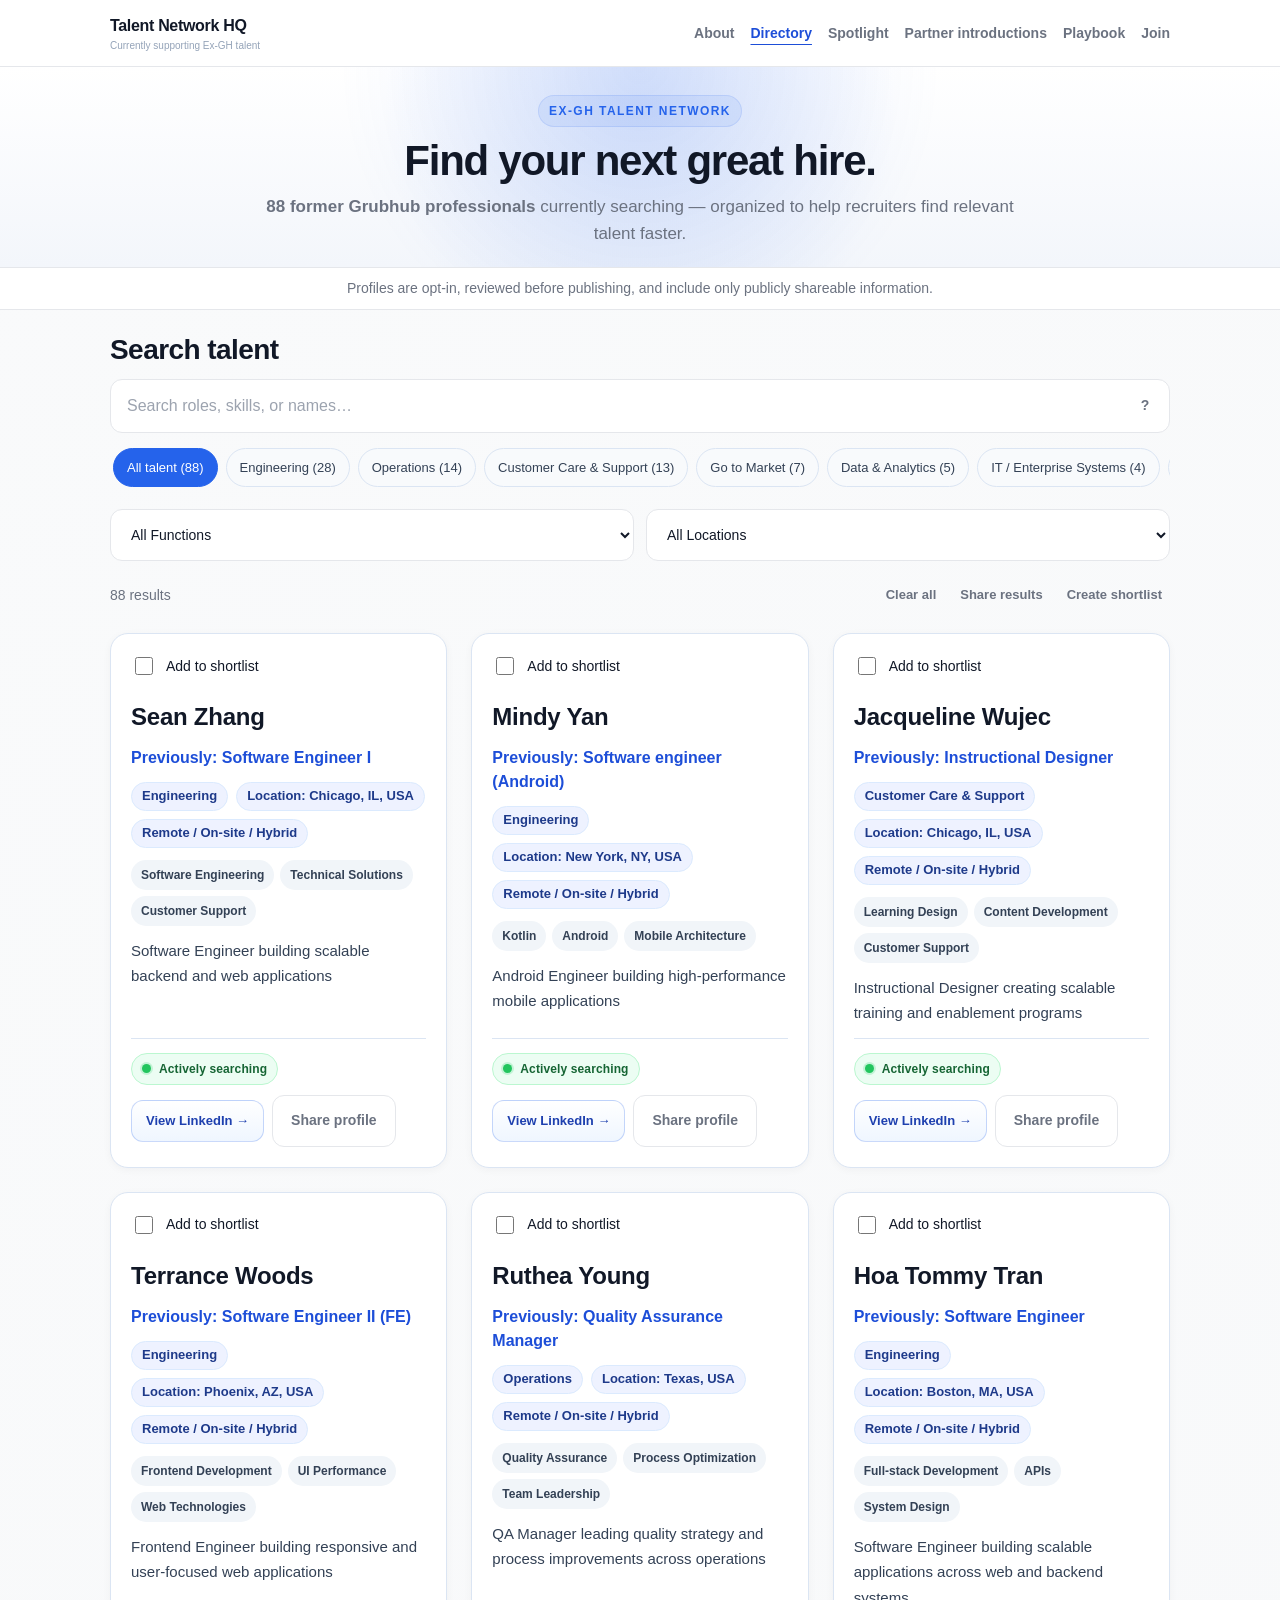
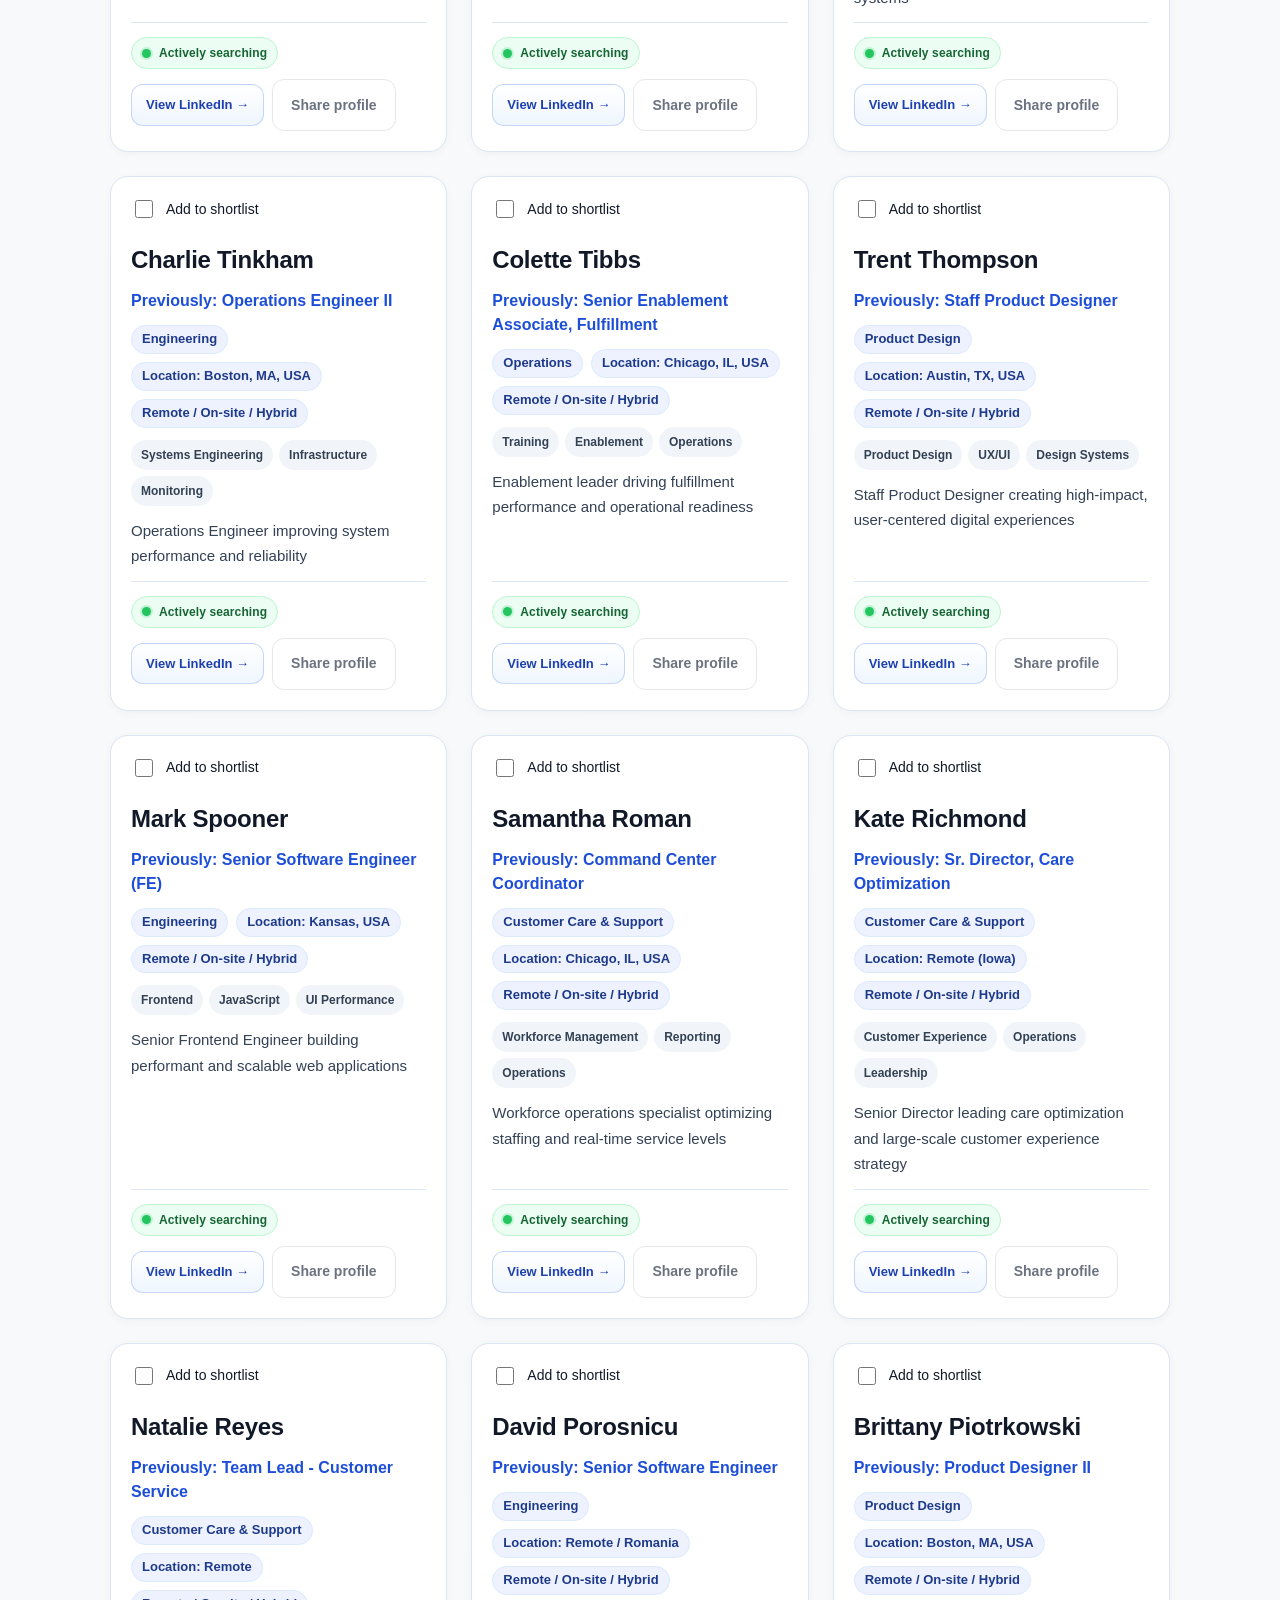
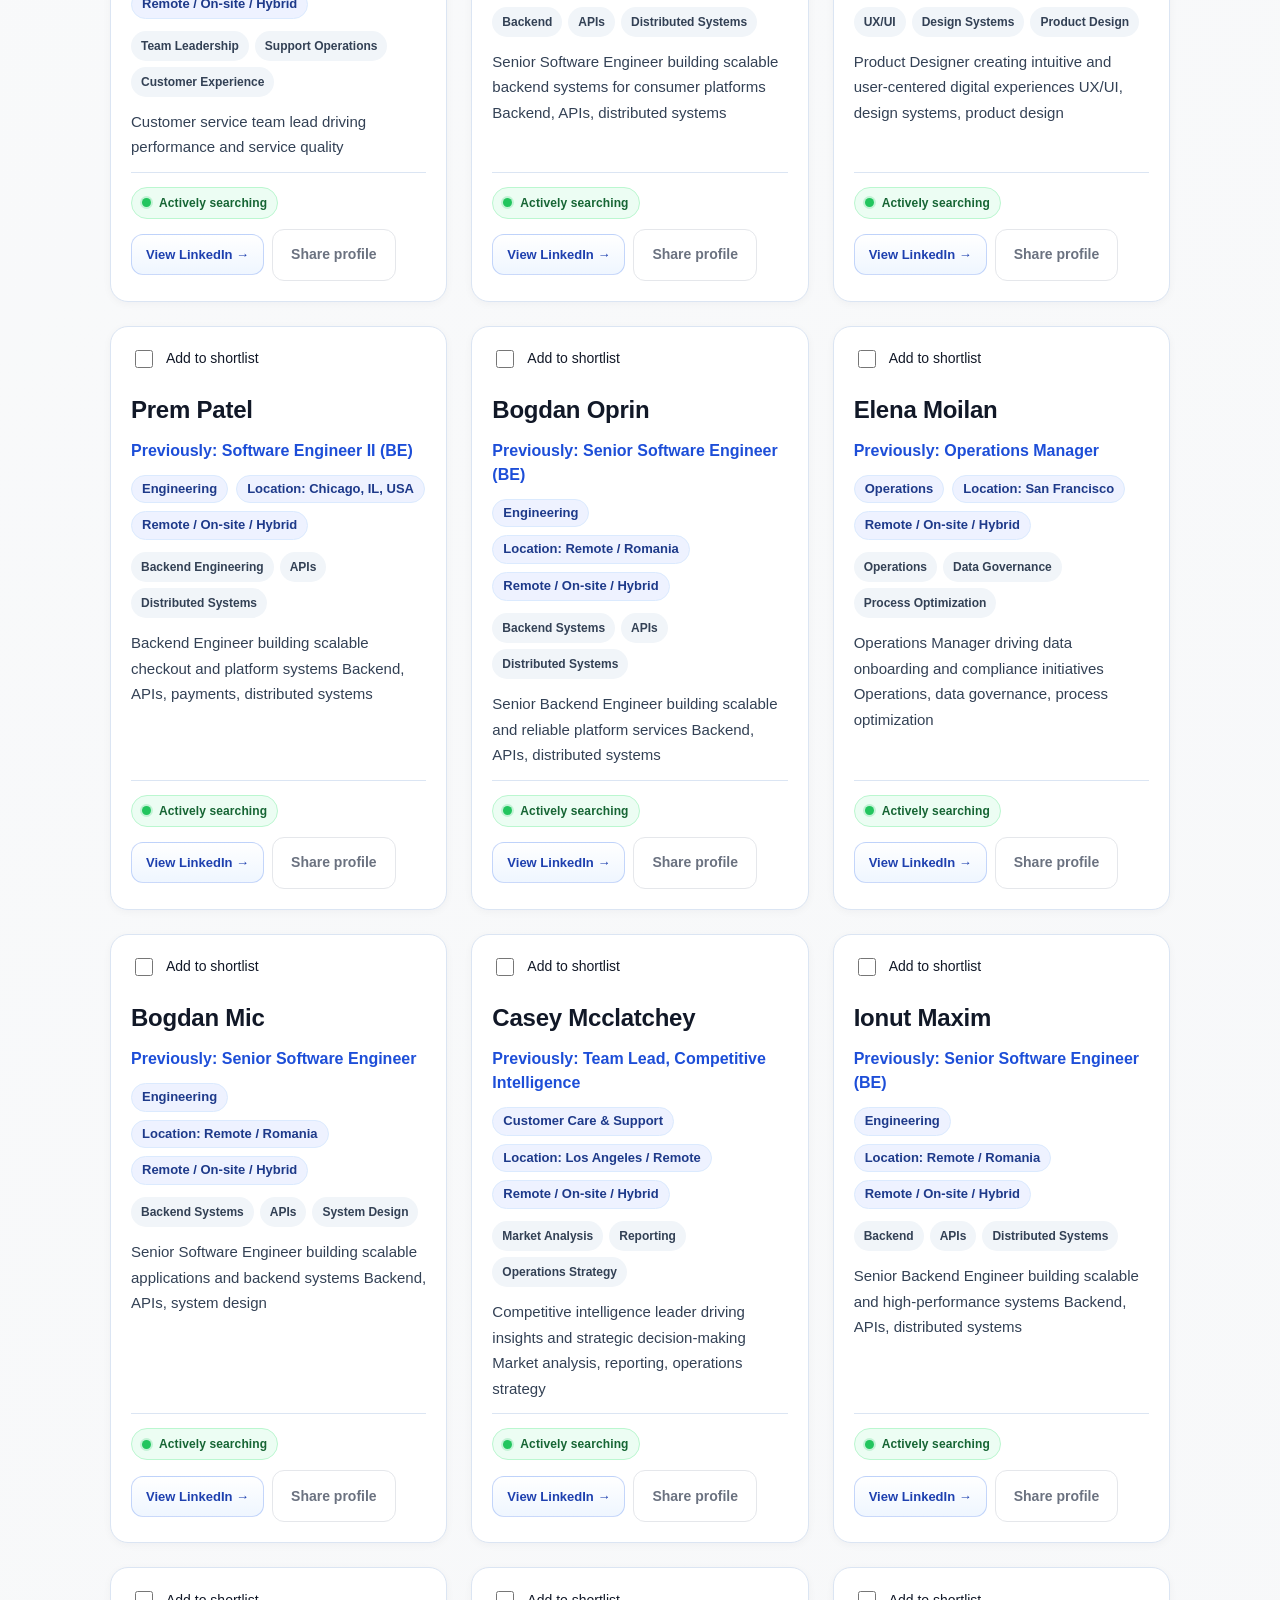
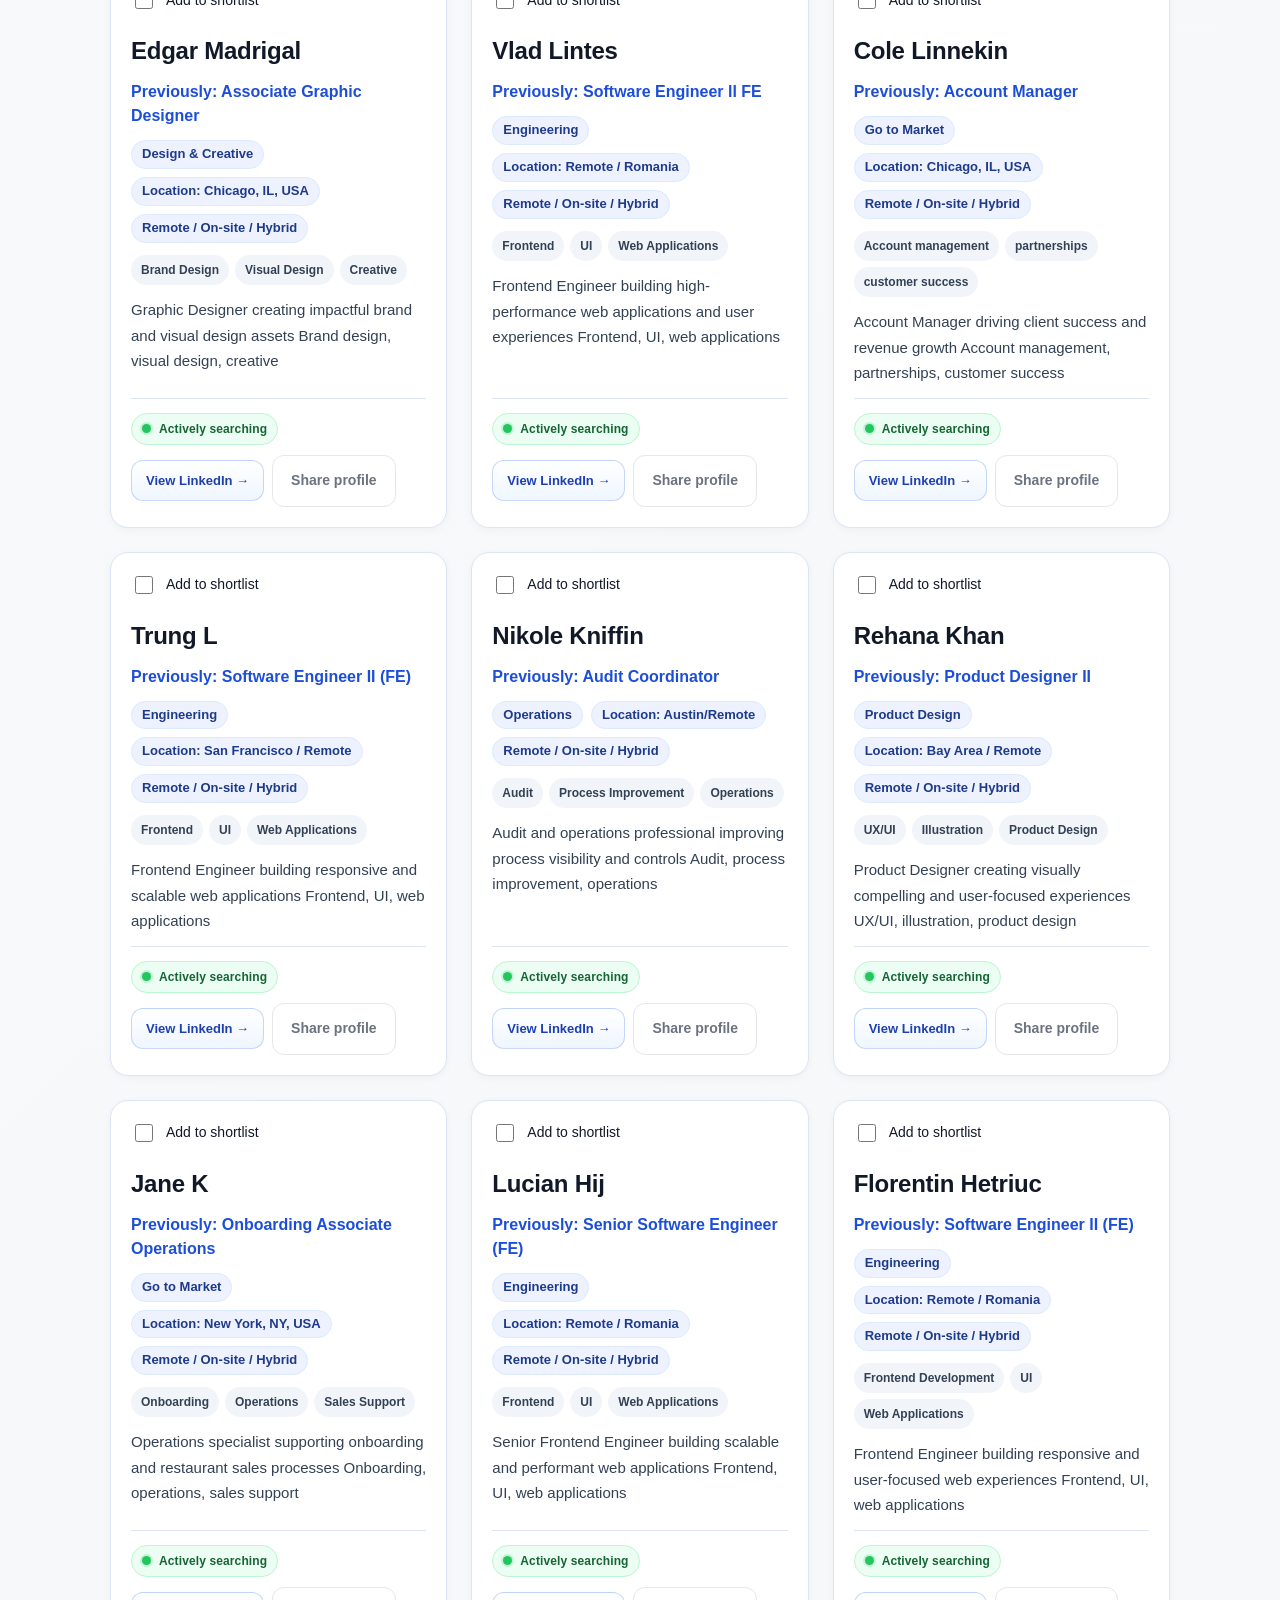
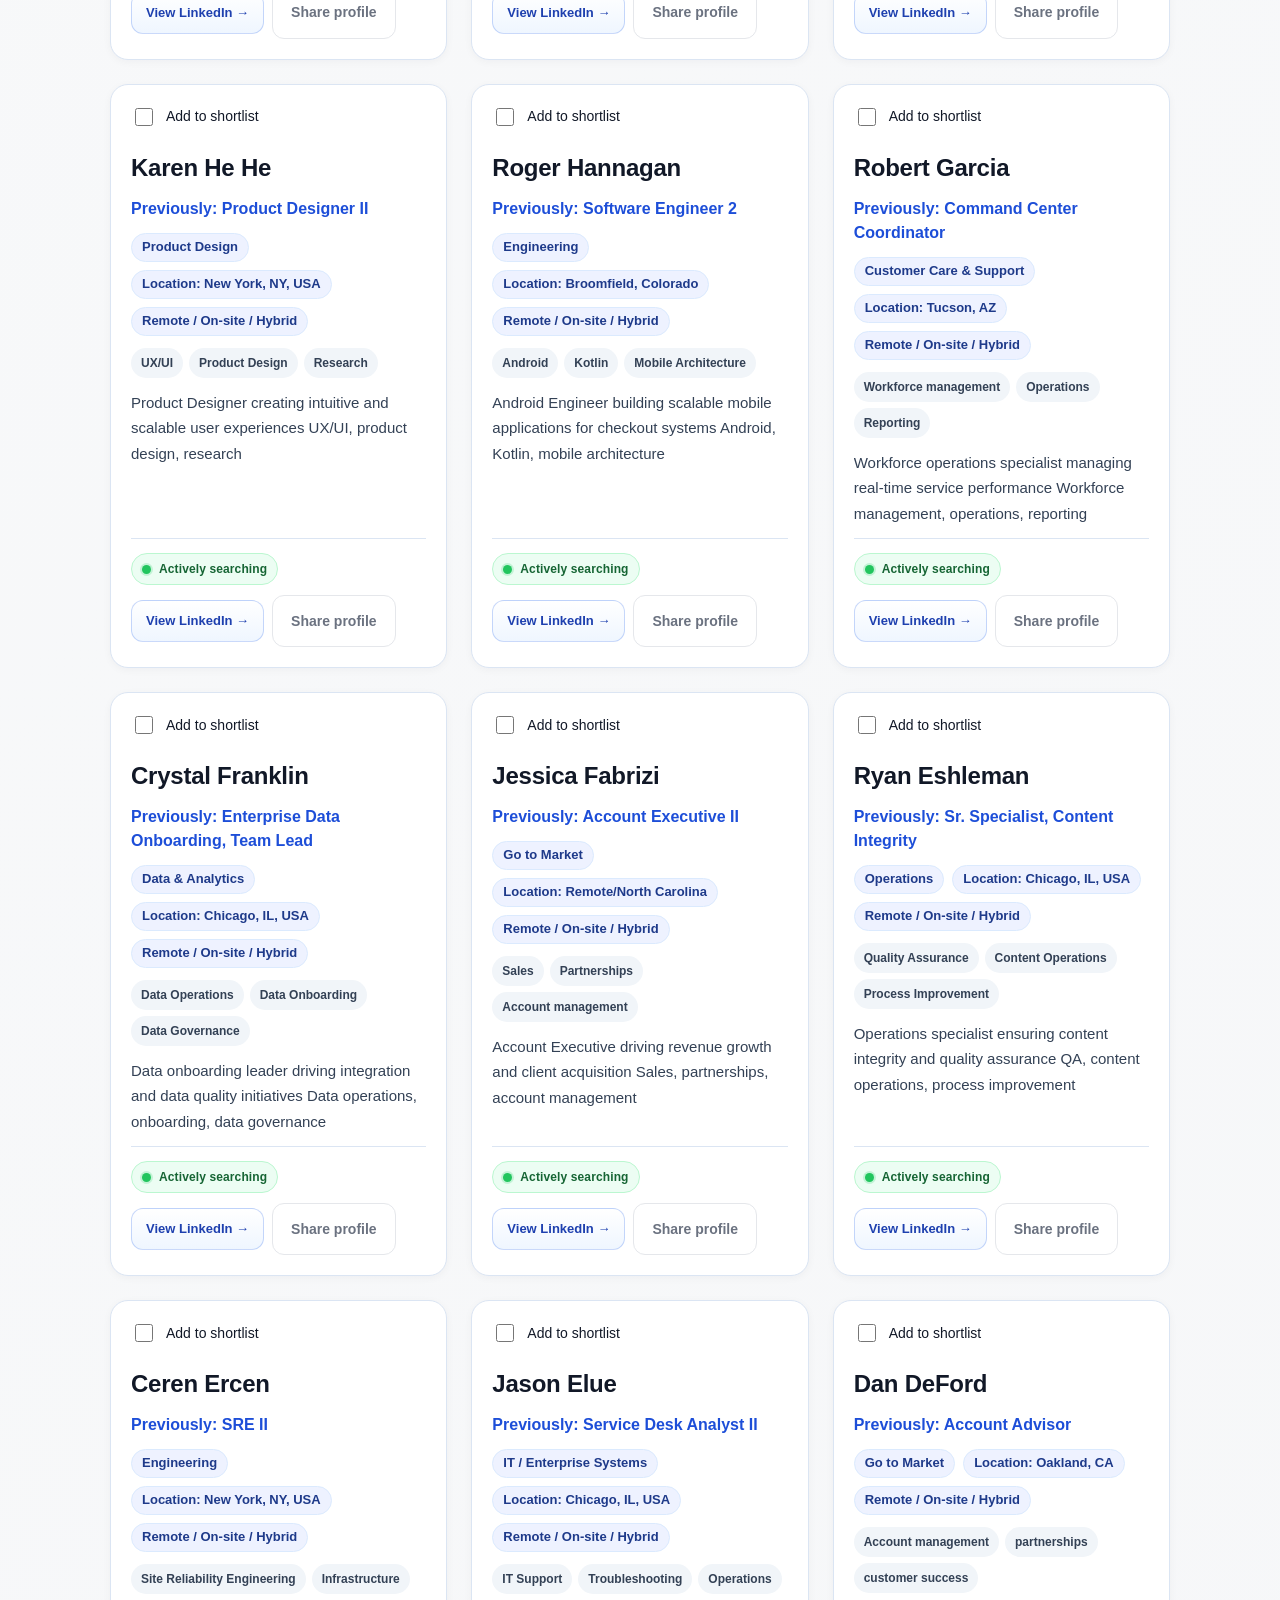
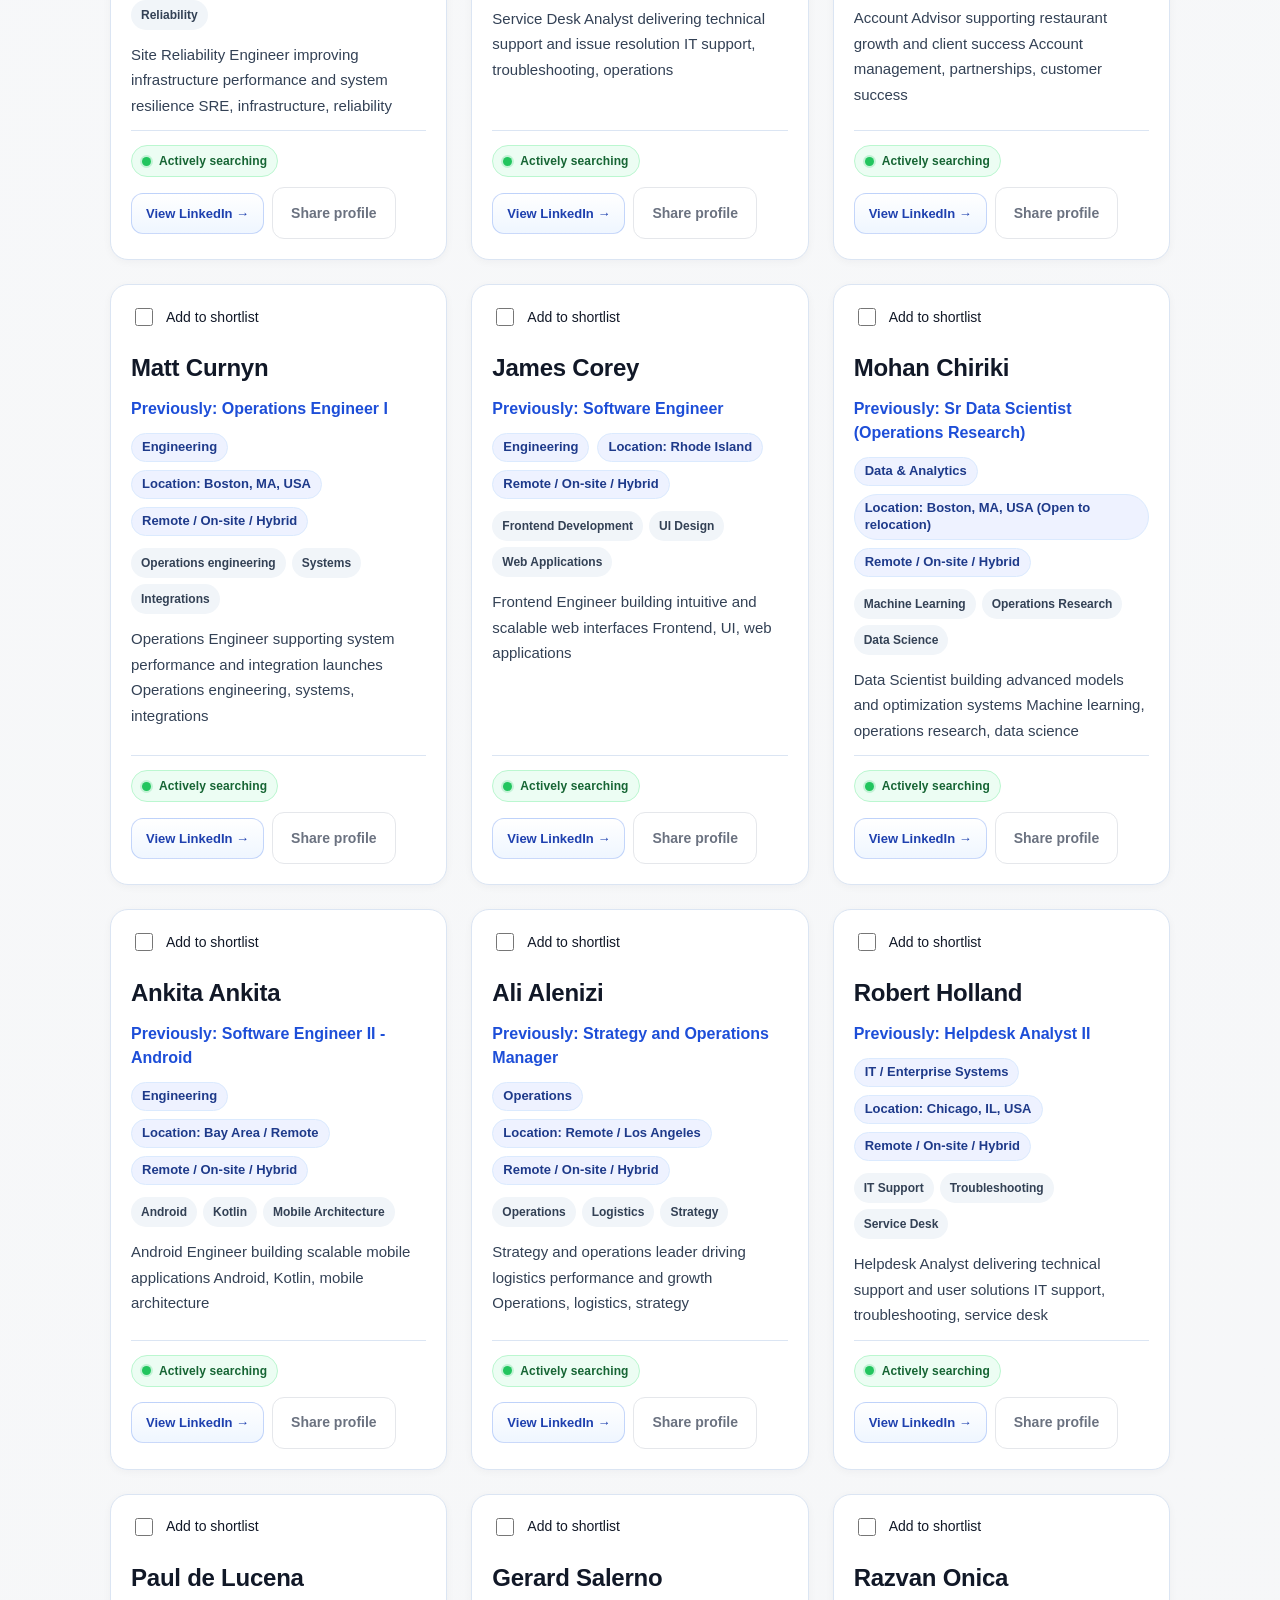
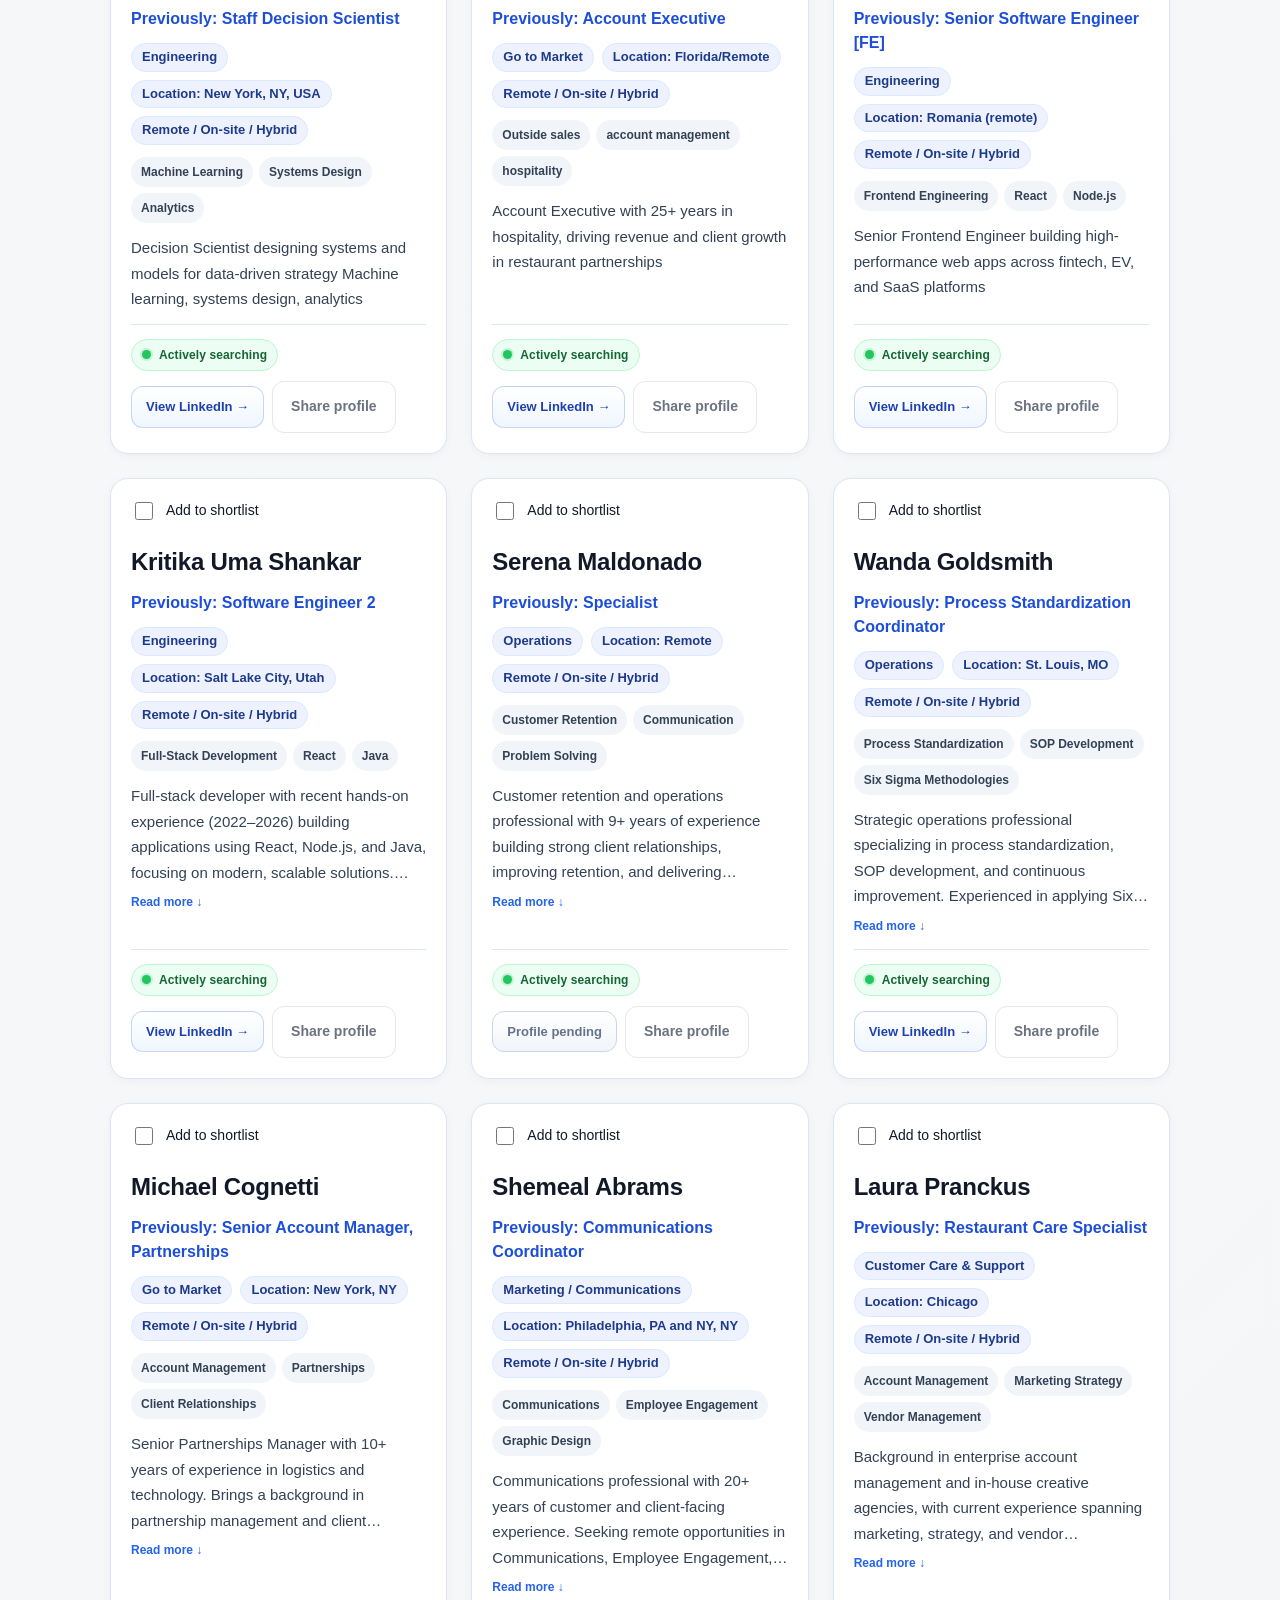
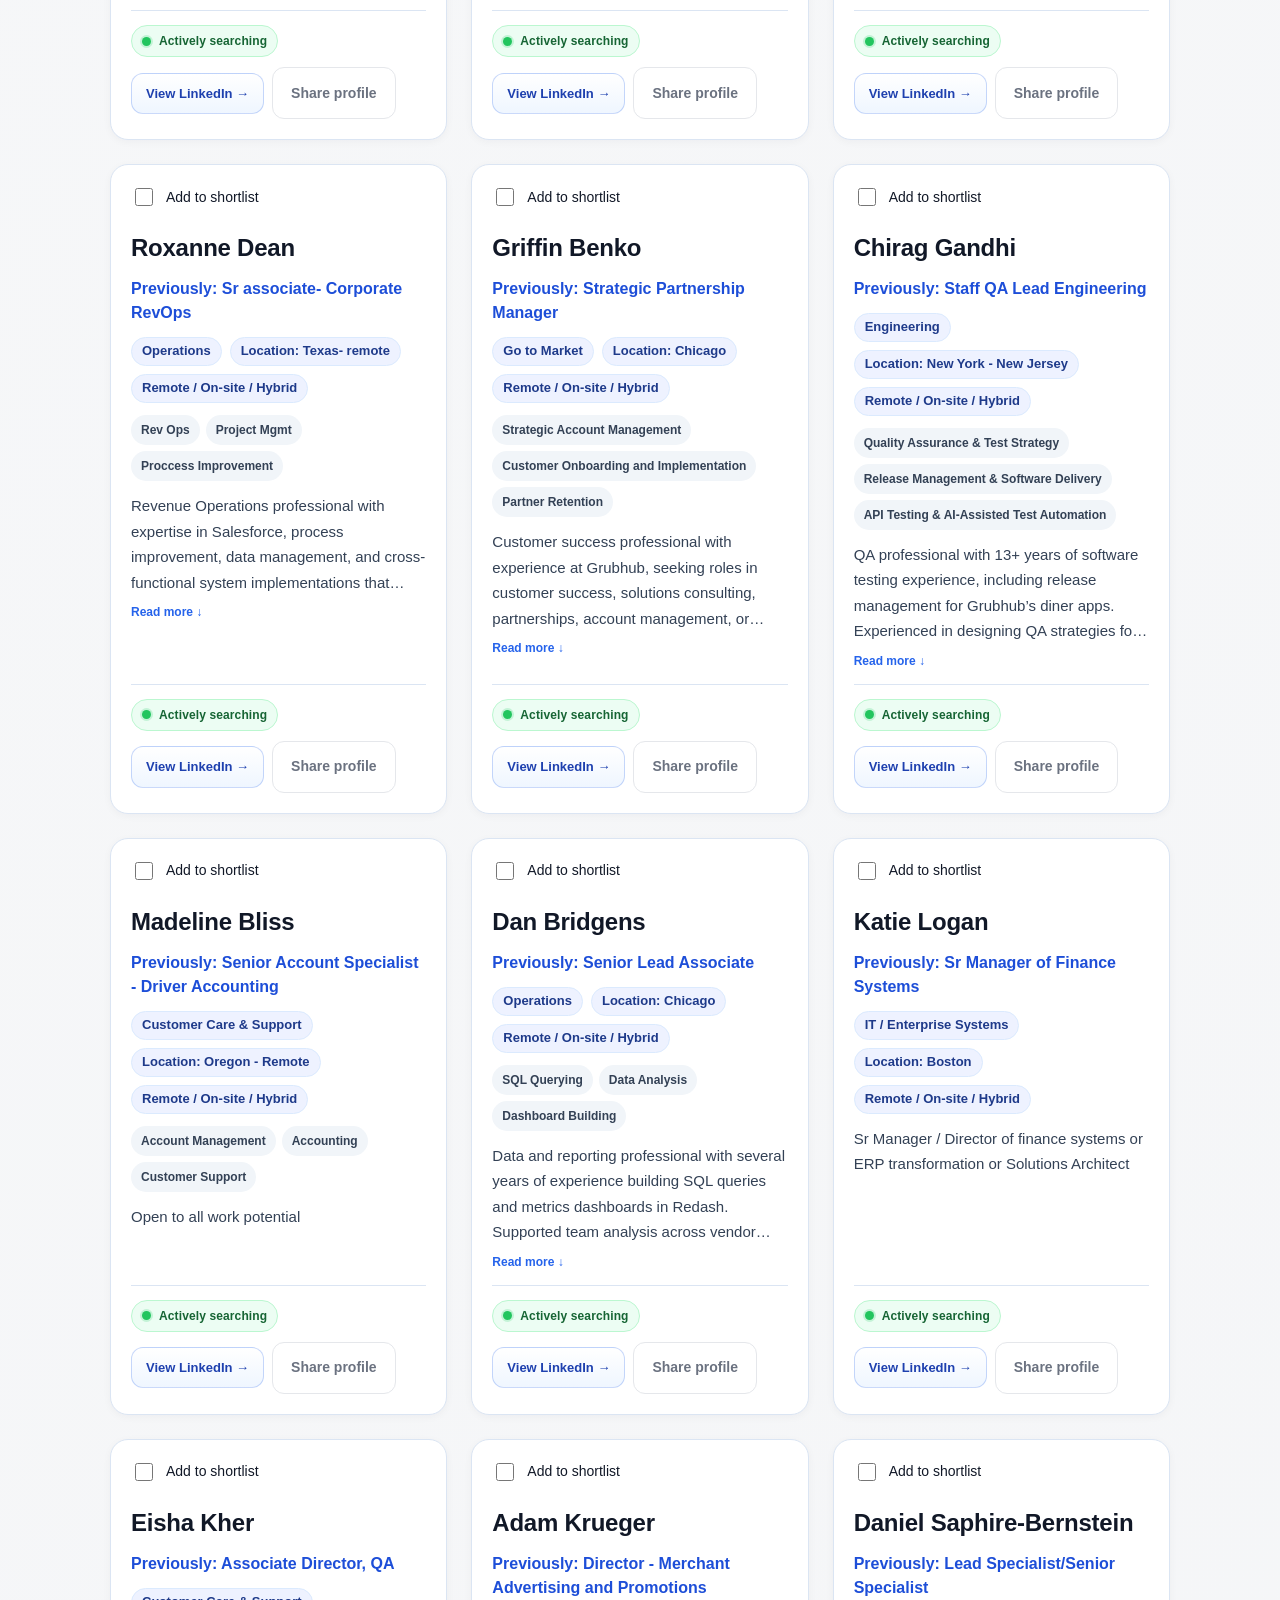
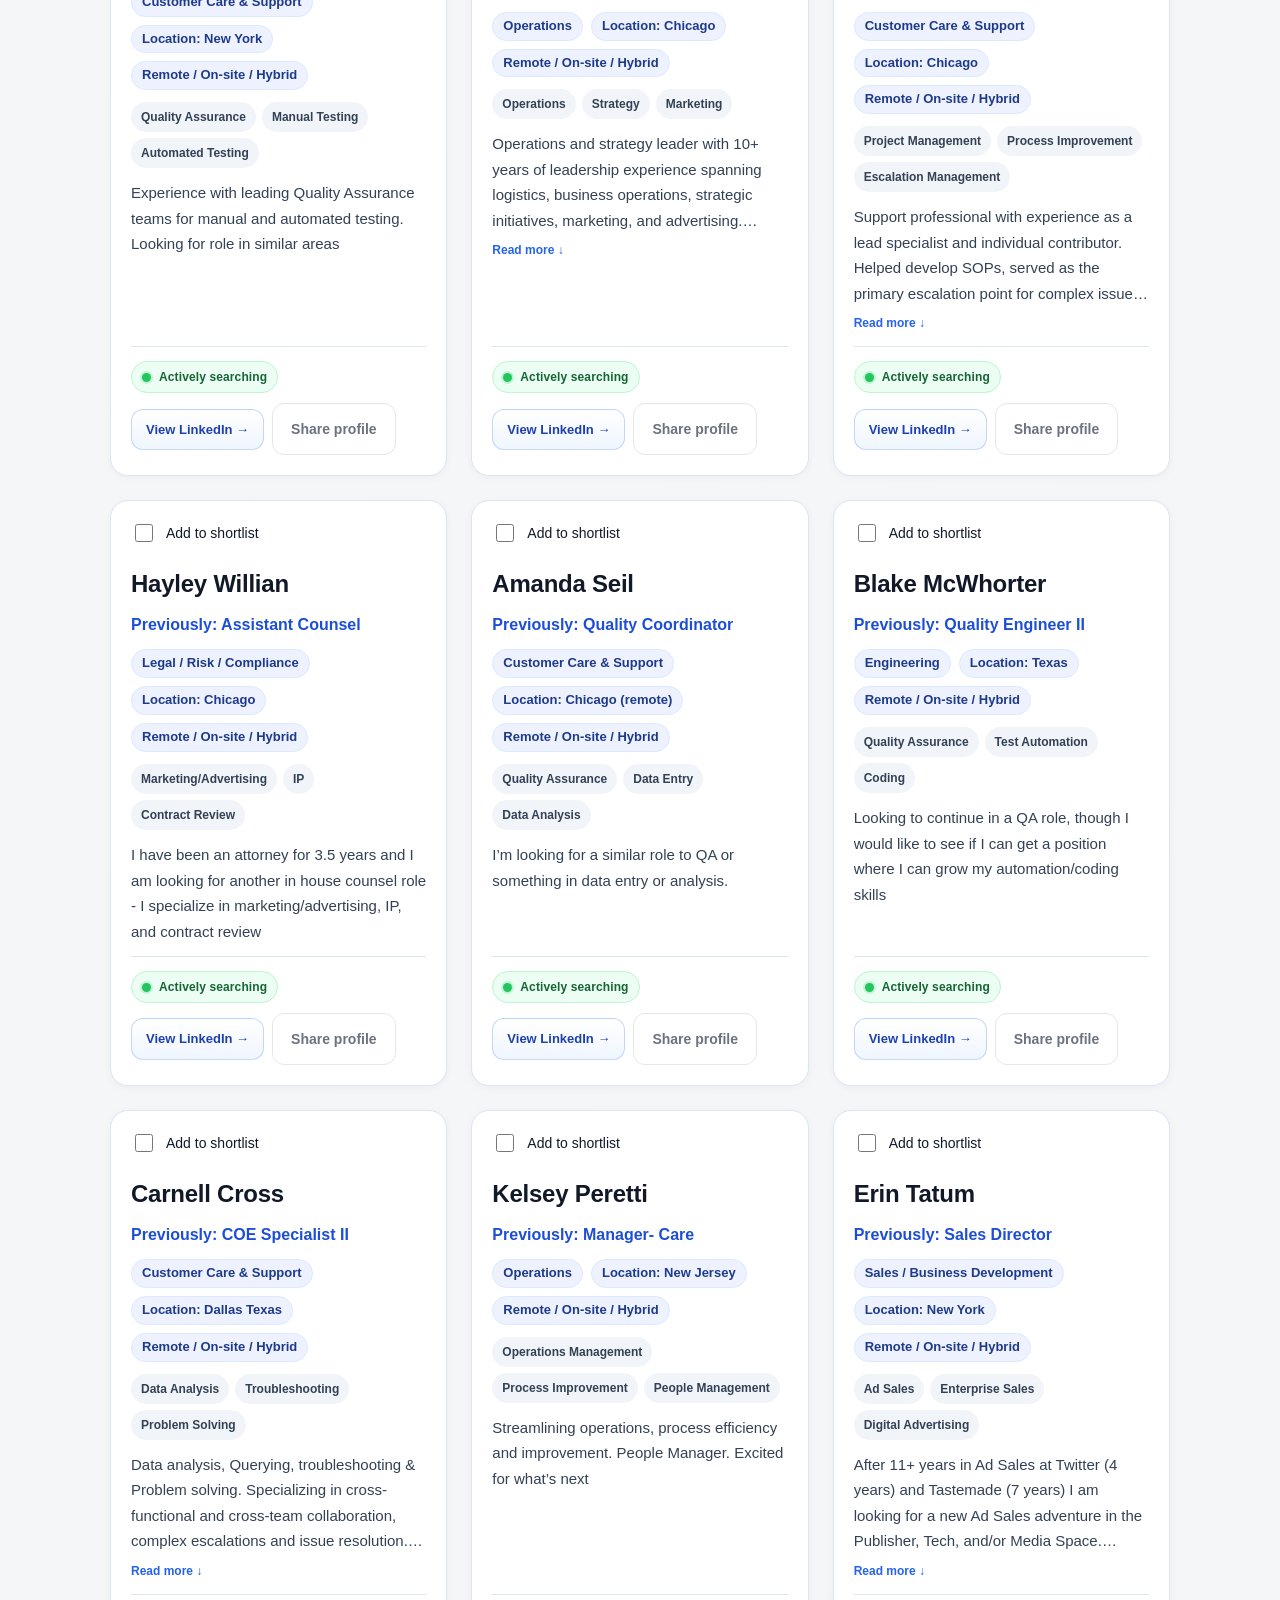
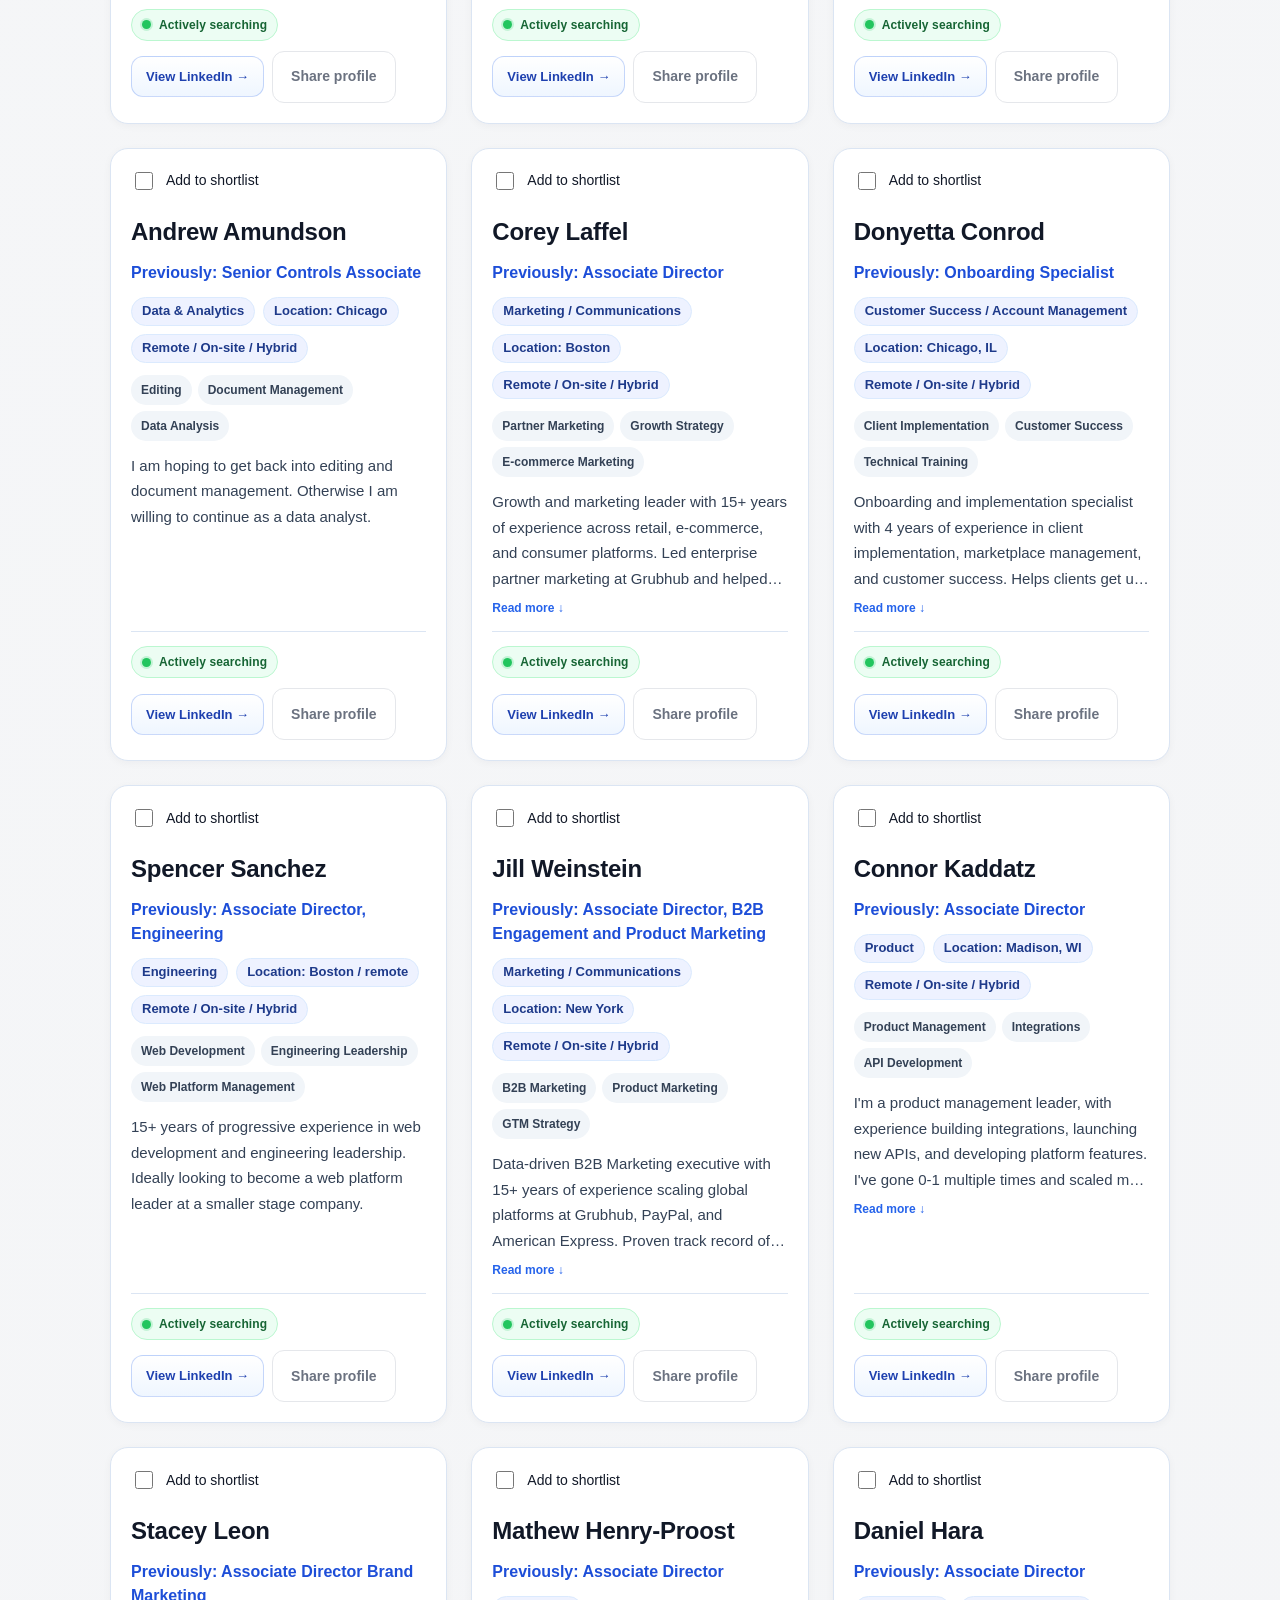
==== commit ba8eb1d2: "Add partner introductions link to Ex-GH main navigation" ====
--- a/index.html
+++ b/index.html
@@ -28,6 +28,7 @@
         <a href="about.html">About</a>
         <a href="index.html" aria-current="page">Directory</a>
         <a href="resources.html">Spotlight</a>
+        <a href="ganaz-introductions.html">Partner introductions</a>
         <a href="layoff-guide.html">Playbook</a>
         <a href="https://docs.google.com/forms/d/e/1FAIpQLSehawGkkedBDJJCGhzKEy33epkB2GeRQ7sB8x8fQ-Uz_kxgAQ/viewform" target="_blank" rel="noopener noreferrer">Join</a>
       </div>
--- a/shortlist.css
+++ b/shortlist.css
@@ -39,3 +39,211 @@
 @media (max-width: 650px) { .shortlist-candidates, .shortlist-metadata { grid-template-columns: 1fr; } .shortlist-panel { padding: 19px; } .shortlist-page { padding: 28px 18px 50px; } }
 .directory-page .results-actions { flex-wrap: wrap; }
 .directory-page #createShortlist { display: inline-flex; align-items: center; text-decoration: none; }
+
+/* Recruiter presentation: scoped so the directory and builder keep their own layouts. */
+.shortlist-view-page {
+  --recruiter-ink: #162e30;
+  --recruiter-muted: #596b6a;
+  --recruiter-paper: #f6f5ee;
+  --recruiter-line: #d7ddd5;
+  --recruiter-green: #1d5144;
+  --recruiter-lime: #dcf394;
+  background: var(--recruiter-paper);
+  color: var(--recruiter-ink);
+  font-family: system-ui, -apple-system, BlinkMacSystemFont, "Segoe UI", sans-serif;
+  line-height: 1.6;
+}
+.shortlist-view-page a { color: var(--recruiter-green); text-underline-offset: 4px; }
+.shortlist-view-page button:focus-visible,
+.shortlist-view-page a:focus-visible,
+.shortlist-view-page input:focus-visible,
+.shortlist-view-page textarea:focus-visible { outline: 3px solid #678c33; outline-offset: 4px; box-shadow: none; }
+.recruiter-header, .shortlist-view-page .shortlist-page, .recruiter-footer { max-width: 1180px; margin: 0 auto; padding-left: 32px; padding-right: 32px; }
+.recruiter-nav { display: flex; justify-content: space-between; align-items: center; gap: 24px; padding: 26px 0; border-bottom: 1px solid var(--recruiter-line); }
+.recruiter-brand { text-decoration: none; text-transform: uppercase; font-size: 12px; letter-spacing: .1em; font-weight: 800; }
+.recruiter-nav-links { display: flex; flex-wrap: wrap; gap: 20px; font-size: 13px; }
+.recruiter-nav-links a { text-decoration: none; }
+.recruiter-nav-links a:hover { text-decoration: underline; }
+.recruiter-hero { display: grid; grid-template-columns: 1.7fr 1fr; gap: 70px; padding: 66px 0 48px; }
+.recruiter-eyebrow { margin: 0; color: var(--recruiter-green); font-size: 11px; letter-spacing: .12em; font-weight: 750; text-transform: uppercase; overflow-wrap: anywhere; }
+.recruiter-hero h1 { margin: 18px 0 26px; font-size: clamp(44px, 6vw, 73px); line-height: 1.04; letter-spacing: -.055em; font-weight: 650; }
+.recruiter-hero h1 em { font-family: Georgia, "Times New Roman", serif; font-weight: 400; }
+.recruiter-intro { margin: 0; max-width: 660px; color: var(--recruiter-muted); font-size: 17px; line-height: 1.7; white-space: pre-line; overflow-wrap: anywhere; }
+.recruiter-signature { font-size: 12px; margin: 23px 0 0; color: var(--recruiter-muted); }
+.recruiter-aside { position: relative; align-self: end; border-left: 3px solid var(--recruiter-green); padding: 8px 0 8px 25px; }
+.recruiter-aside-mark { display: block; color: var(--recruiter-green); font-size: 28px; line-height: 1; margin: 0 0 18px; }
+.recruiter-aside strong { display: block; font-size: 21px; line-height: 1.3; font-weight: 650; letter-spacing: -.025em; }
+.recruiter-aside p { margin: 14px 0 10px; color: var(--recruiter-muted); font-size: 14px; }
+.recruiter-aside small { color: var(--recruiter-muted); font-size: 12px; }
+.shortlist-view-page .shortlist-page { padding-top: 0; padding-bottom: 0; }
+.recruiter-explore { display: flex; align-items: center; flex-wrap: wrap; gap: 14px; padding: 24px 0; border-top: 1px solid var(--recruiter-line); }
+.recruiter-filters { display: flex; flex: 1; flex-wrap: wrap; gap: 7px; }
+.recruiter-filter { background: transparent; border: 1px solid var(--recruiter-line); border-radius: 100px; padding: 8px 14px; color: var(--recruiter-ink); cursor: pointer; font-size: 13px; }
+.recruiter-filter[aria-pressed="true"] { background: var(--recruiter-ink); border-color: var(--recruiter-ink); color: white; }
+.recruiter-filter:hover:not([aria-pressed="true"]) { background: #e9eee3; }
+.shortlist-view-page .recruiter-search input { width: 230px; max-width: 100%; padding: 10px 13px; border: 1px solid var(--recruiter-line); background: white; font-size: 13px; }
+.recruiter-section-heading { display: flex; justify-content: space-between; align-items: baseline; gap: 20px; margin: 16px 0 24px; }
+.recruiter-section-heading h2 { font-size: 26px; font-weight: 650; letter-spacing: -.035em; margin: 0; }
+.recruiter-section-heading p { font-size: 12px; color: var(--recruiter-muted); margin: 0; }
+.shortlist-view-page #shortlist-status { margin: 0 0 22px; min-height: 0; color: var(--recruiter-muted); font-size: 13px; }
+.shortlist-view-page #shortlist-status:empty { display: none; }
+.shortlist-view-page #shortlist-status.error { color: #a02b25; }
+.shortlist-view-page .shortlist-candidates { gap: 18px; }
+.shortlist-view-page .shortlist-card { border-color: var(--recruiter-line); border-radius: 14px; padding: 28px; display: flex; flex-direction: column; min-width: 0; }
+.recruiter-discipline { margin: 0 0 18px; font-size: 10px; font-weight: 800; letter-spacing: .11em; text-transform: uppercase; color: var(--recruiter-green); }
+.shortlist-view-page .shortlist-card h2 { margin: 0 0 9px; font-size: 25px; line-height: 1.2; letter-spacing: -.035em; font-weight: 650; }
+.recruiter-background { color: var(--recruiter-muted); font-size: 13px; margin: 0 0 5px; }
+.recruiter-location { color: var(--recruiter-muted); font-size: 12px; margin: 0 0 20px; }
+.shortlist-view-page .shortlist-profile-bio { font-size: 14px; line-height: 1.7; margin: 0 0 18px; color: var(--recruiter-muted); white-space: pre-line; }
+.shortlist-view-page .shortlist-profile-bio details { margin-top: 6px; }
+.shortlist-view-page .shortlist-profile-bio summary { color: var(--recruiter-green); cursor: pointer; font-size: 12px; }
+.shortlist-view-page .shortlist-role { margin-top: auto; border-radius: 8px; background: #f2f5ef; padding: 17px; }
+.shortlist-view-page .shortlist-role small { display: block; font-size: 9px; text-transform: uppercase; letter-spacing: .1em; font-weight: 750; color: var(--recruiter-muted); margin-bottom: 8px; }
+.shortlist-view-page .shortlist-role a { display: inline-block; font-size: 15px; font-weight: 650; line-height: 1.5; }
+.shortlist-view-page .shortlist-role h3 { margin: 0; font-size: 15px; }
+.shortlist-view-page .shortlist-role p { margin: 12px 0 0; font-size: 12px; color: var(--recruiter-muted); line-height: 1.65; }
+.recruiter-card-footer { display: flex; justify-content: space-between; align-items: center; flex-wrap: wrap; gap: 16px; margin-top: 22px; font-size: 12px; }
+.shortlist-view-page .shortlist-interest { display: flex; margin: 0; gap: 8px; font-size: 12px; font-weight: 500; cursor: pointer; }
+.shortlist-view-page .shortlist-interest input { accent-color: var(--recruiter-green); }
+.recruiter-availability { font-size: 10px; color: var(--recruiter-muted); margin: 16px 0 0; }
+.recruiter-response { display: flex; justify-content: space-between; align-items: center; gap: 34px; background: var(--recruiter-ink); border-radius: 14px; padding: 34px; margin: 36px 0 20px; color: white; }
+.recruiter-response .recruiter-eyebrow { color: var(--recruiter-lime); margin-bottom: 10px; font-size: 9px; }
+.recruiter-response h2 { margin: 0; font-size: 27px; font-weight: 600; letter-spacing: -.035em; line-height: 1.2; }
+.recruiter-response p:not(.recruiter-eyebrow) { color: #d1dfd9; font-size: 13px; max-width: 610px; margin: 12px 0 0; }
+.recruiter-response-actions { display: flex; align-items: stretch; flex-direction: column; gap: 10px; flex-shrink: 0; }
+.shortlist-view-page .shortlist-button { background: var(--recruiter-lime); color: var(--recruiter-ink); border: 0; border-radius: 8px; padding: 13px 22px; font-size: 13px; font-weight: 750; cursor: pointer; }
+.recruiter-copy-link { border: 0; background: transparent; color: #d1dfd9; cursor: pointer; font-size: 11px; padding: 6px; text-decoration: underline; text-underline-offset: 4px; }
+.recruiter-empty { border: 1px dashed var(--recruiter-line); border-radius: 12px; padding: 40px; text-align: center; color: var(--recruiter-muted); font-size: 14px; }
+.recruiter-footer { padding-top: 24px; padding-bottom: 36px; color: var(--recruiter-muted); font-size: 11px; }
+.recruiter-footer-top { display: flex; justify-content: space-between; flex-wrap: wrap; gap: 20px; border-top: 1px solid var(--recruiter-line); padding-top: 22px; margin-bottom: 20px; font-size: 12px; }
+.recruiter-footer p { max-width: 950px; margin: 8px 0; line-height: 1.7; }
+@media (max-width: 750px) {
+  .recruiter-header, .shortlist-view-page .shortlist-page, .recruiter-footer { padding-left: 20px; padding-right: 20px; }
+  .recruiter-nav { align-items: start; padding: 22px 0; gap: 18px; }
+  .recruiter-nav-links { justify-content: end; font-size: 11px; gap: 10px; }
+  .recruiter-brand { font-size: 10px; }
+  .recruiter-hero { grid-template-columns: 1fr; gap: 30px; padding: 40px 0 34px; }
+  .recruiter-hero h1 { font-size: clamp(42px, 9vw, 63px); }
+  .recruiter-intro { font-size: 15px; }
+  .recruiter-aside { padding: 3px 0 3px 20px; }
+  .recruiter-aside-mark { display: none; }
+  .recruiter-aside strong { font-size: 18px; }
+  .recruiter-aside strong br { display: none; }
+  .recruiter-aside p { margin: 8px 0; font-size: 13px; }
+  .recruiter-explore { align-items: stretch; flex-direction: column; }
+  .shortlist-view-page .recruiter-search input { width: 100%; }
+  .shortlist-view-page .shortlist-candidates { grid-template-columns: 1fr; }
+  .shortlist-view-page .shortlist-card { padding: 24px; }
+  .recruiter-response { flex-direction: column; align-items: start; padding: 26px; gap: 24px; }
+  .recruiter-response-actions { width: 100%; }
+  .recruiter-section-heading h2 { font-size: 24px; }
+}
+@media (prefers-reduced-motion: reduce) { .shortlist-view-page { scroll-behavior: auto; } }
+
+/* Braze executive shortlist: scoped typography, preserving other shortlist pages. */
+.shortlist-view-page.braze-shortlist { font-family: "Plus Jakarta Sans", "Avenir Next", system-ui, sans-serif; }
+.braze-shortlist .recruiter-hero h1, .braze-shortlist .recruiter-section-heading h2, .braze-shortlist .shortlist-card h2 { font-family: "Plus Jakarta Sans", "Avenir Next", system-ui, sans-serif; }
+.braze-shortlist .recruiter-hero h1 { font-weight: 750; letter-spacing: -.065em; }
+.braze-shortlist .recruiter-hero h1 em { font-family: "DM Serif Display", Georgia, serif; font-style: italic; font-weight: 400; letter-spacing: -.035em; }
+.braze-shortlist .recruiter-intro { font-size: 16px; line-height: 1.65; max-width: 650px; }
+.braze-shortlist .shortlist-card h2 { font-size: 27px; font-weight: 750; letter-spacing: -.04em; }
+.braze-shortlist .shortlist-profile-bio { font-size: 14px; line-height: 1.75; }
+.braze-shortlist .recruiter-discipline { letter-spacing: .08em; font-size: 11px; }
+@media (max-width: 750px) { .braze-shortlist .recruiter-hero h1 { letter-spacing: -.05em; } }
+
+/* Braze-only executive candidate experience. */
+.braze-shortlist .recruiter-hero { padding-bottom: 32px; }
+.braze-shortlist .shortlist-candidates { align-items: stretch; }
+.braze-shortlist .braze-candidate { gap: 0; padding: 26px; }
+.braze-shortlist .braze-kicker { color: var(--recruiter-green); font-size: 10px; letter-spacing: .11em; font-weight: 800; margin: 0 0 9px; }
+.braze-shortlist .braze-who h2 { margin-bottom: 9px; }
+.braze-shortlist .braze-who .recruiter-location { margin-bottom: 0; }
+.braze-shortlist .braze-why { padding: 22px 0 20px; }
+.braze-shortlist .braze-why h3, .braze-shortlist .braze-meet h3 { font-size: 14px; font-weight: 750; margin: 0 0 9px; }
+.braze-shortlist .braze-why p { font-size: 14px; line-height: 1.65; color: var(--recruiter-ink); margin: 0 0 14px; }
+.braze-shortlist .braze-highlights { display: grid; gap: 7px; margin: 0; padding-left: 19px; font-size: 12px; line-height: 1.5; color: var(--recruiter-muted); }
+.braze-shortlist .braze-highlights li::marker { color: var(--recruiter-green); }
+.braze-shortlist .braze-opportunity { background: #f2f5ef; padding: 15px 17px; border-radius: 10px; margin-top: auto; display: grid; gap: 7px; }
+.braze-shortlist .braze-opportunity strong, .braze-shortlist .braze-opportunity a { font-size: 14px; line-height: 1.5; font-weight: 750; }
+.braze-shortlist .braze-opportunity small { font-size: 11px; }
+.braze-shortlist .braze-meet { margin-top: 20px; }
+.braze-shortlist .braze-actions { display: flex; justify-content: space-between; align-items: center; flex-wrap: wrap; gap: 12px; }
+.braze-shortlist .braze-actions a { font-size: 12px; }
+.braze-shortlist .braze-select { background: var(--recruiter-green); border: 1px solid var(--recruiter-green); color: white; border-radius: 8px; padding: 11px 14px; cursor: pointer; font: inherit; font-size: 12px; font-weight: 750; }
+.braze-shortlist .braze-select[aria-pressed="true"] { color: var(--recruiter-ink); background: var(--recruiter-lime); border-color: var(--recruiter-lime); }
+.braze-shortlist .braze-details { margin-top: 15px; border-top: 1px solid var(--recruiter-line); padding-top: 12px; }
+.braze-shortlist .braze-details summary { cursor: pointer; color: var(--recruiter-green); font-size: 12px; }
+.braze-shortlist .braze-details p { color: var(--recruiter-muted); font-size: 13px; line-height: 1.65; }
+.braze-shortlist .braze-selection-summary { flex: 1; max-width: 240px; font-size: 13px; }
+.braze-shortlist .braze-selection-summary p { font-size: 11px; line-height: 1.5; margin: 6px 0 0; }
+.braze-shortlist #copy-interest:disabled { opacity: .6; cursor: not-allowed; }
+@media (max-width: 750px) {
+  .braze-shortlist .braze-candidate { padding: 23px; }
+  .braze-shortlist .braze-actions { align-items: stretch; flex-direction: column; }
+  .braze-shortlist .braze-select { width: 100%; }
+  .braze-shortlist .braze-selection-summary { max-width: 100%; }
+}
+
+/* SeatGeek editorial shortlist: retain established executive design and emphasize business case. */
+.seatgeek-shortlist .braze-candidate { gap: 0; padding: 25px; }
+.seatgeek-shortlist .braze-kicker { font-size: 10px; font-weight: 800; letter-spacing: .11em; color: var(--recruiter-green); margin: 0 0 10px; }
+.seatgeek-shortlist .braze-who h2 { margin: 0 0 8px; }
+.seatgeek-shortlist .braze-who .recruiter-location { margin-bottom: 0; }
+.seatgeek-shortlist .braze-why { padding: 23px 0; }
+.seatgeek-shortlist .braze-why h3,.seatgeek-shortlist .braze-meet h3 { font-size: 15px; margin: 0 0 10px; }
+.seatgeek-shortlist .braze-why p { font-size: 14px; line-height: 1.7; color: var(--recruiter-ink); margin: 0; }
+.seatgeek-shortlist .braze-highlights:empty { display: none; }
+.seatgeek-shortlist .braze-opportunity { display: grid; gap: 7px; padding: 16px; border-radius: 10px; background: #f2f5ef; margin-top: auto; }
+.seatgeek-shortlist .braze-opportunity a { font-size: 14px; font-weight: 750; }
+.seatgeek-shortlist .braze-opportunity small { font-size: 11px; color: var(--recruiter-muted); }
+.seatgeek-shortlist .braze-meet { margin-top: 20px; }
+.seatgeek-shortlist .braze-actions { display: flex; gap: 12px; flex-wrap: wrap; justify-content: space-between; align-items: center; }
+.seatgeek-shortlist .braze-select { background: var(--recruiter-green); border: 0; border-radius: 8px; padding: 12px 14px; color: white; font-weight: 750; cursor: pointer; }
+.seatgeek-shortlist .braze-select[aria-pressed='true'] { background: var(--recruiter-lime); color: var(--recruiter-ink); }
+.seatgeek-shortlist .braze-details { border-top: 1px solid var(--recruiter-line); margin-top: 16px; padding-top: 14px; }
+.seatgeek-shortlist .braze-details summary { cursor: pointer; color: var(--recruiter-green); font-size: 12px; }
+.seatgeek-shortlist .braze-details p { font-size: 13px; line-height: 1.65; color: var(--recruiter-muted); }
+.seatgeek-shortlist #copy-interest:disabled { opacity: .6; }
+@media(max-width:750px){.seatgeek-shortlist .braze-candidate{padding:22px}.seatgeek-shortlist .braze-actions{flex-direction:column;align-items:stretch}.seatgeek-shortlist .braze-select{width:100%}}
+
+/* SeatGeek: optional full background is available without obscuring the role fit. */
+.seatgeek-shortlist .seatgeek-background { order: 4; border-top: 1px solid var(--recruiter-line); margin-top: 18px; padding: 15px 0 0; }
+.seatgeek-shortlist .seatgeek-background summary { font-size: 13px; font-weight: 700; cursor: pointer; padding: 7px 0; }
+.seatgeek-shortlist .seatgeek-background[open] summary { margin-bottom: 12px; }
+.seatgeek-shortlist .seatgeek-background-content { color: var(--recruiter-muted); font-size: 13px; line-height: 1.7; white-space: pre-line; }
+.seatgeek-shortlist .seatgeek-background-position { font-weight: 650; color: var(--recruiter-ink); }
+.seatgeek-shortlist .braze-meet { order: 5; }
+
+/* A named hiring manager is shown only when a sourced recruiting post exists. */
+.shortlist-hiring-manager { display:flex; flex-wrap:wrap; justify-content:space-between; align-items:center; gap:6px 14px; border-bottom:1px solid var(--recruiter-line,#d7ddd5); padding:0 0 12px; margin:0 0 14px; }
+.shortlist-manager-label { font-size:10px; letter-spacing:.10em; font-weight:750; color:var(--recruiter-muted,#596b6a); }
+.shortlist-hiring-manager a { font-size:13px; font-weight:750; text-decoration:underline; overflow-wrap:anywhere; }
+
+/* DoorDash company portal: focused deep-linkable sections, shared candidate source */
+.doordash-team-nav{display:flex;flex-wrap:wrap;gap:9px;margin:4px 0 22px;padding-bottom:14px;border-bottom:1px solid var(--recruiter-line,#d7ddd5)}
+.doordash-team-tab{display:inline-flex;align-items:center;padding:9px 15px;border:1px solid var(--recruiter-line,#d7ddd5);border-radius:999px;font-size:13px;font-weight:650;text-decoration:none;color:var(--recruiter-ink,#162e30)}
+.doordash-team-tab[aria-current="page"]{background:var(--recruiter-ink,#162e30);color:#fff;border-color:var(--recruiter-ink,#162e30)}
+.doordash-team-tab:hover:not([aria-current="page"]){background:#e9eee3}
+.doordash-team-context{margin:8px 0 15px}
+.doordash-team-context h2{font-size:26px;letter-spacing:-.03em;margin:0 0 4px}
+.doordash-team-context p{font-size:14px;color:var(--recruiter-muted,#596b6a);margin:0;max-width:780px}
+@media(max-width:650px){.doordash-team-nav{flex-wrap:nowrap;overflow-x:auto;scrollbar-width:thin;padding-bottom:13px}.doordash-team-tab{white-space:nowrap;flex-shrink:0}}
+
+.shortlist-manager-links{display:flex;flex-wrap:wrap;gap:6px 14px;align-items:center}
+.shortlist-manager-links strong{font-size:13px}
+
+/* Airbnb: Braze-quality card presentation with compact, properly qualified sourcing. */
+.airbnb-shortlist .airbnb-manager-banner { padding: 12px 0; margin-bottom: 16px; }
+.airbnb-shortlist .braze-candidate .braze-highlights:empty { display:none; }
+.airbnb-shortlist .braze-candidate .braze-why p { line-height:1.65; }
+.airbnb-shortlist .braze-candidate .braze-opportunity { overflow-wrap:anywhere; }
+
+/* Airbnb mobile: explicit team selection rather than an undiscoverable horizontal scroller. */
+.airbnb-mobile-team-picker{display:none}
+.airbnb-shortlist .recruiter-filters[hidden]{display:none!important}
+@media(max-width:650px){
+  .airbnb-shortlist .doordash-team-nav{display:none}
+  .airbnb-mobile-team-picker{display:grid;gap:7px;margin:4px 0 20px}
+  .airbnb-mobile-team-label{font-size:13px;font-weight:700;color:var(--recruiter-ink,#162e30)}
+  .airbnb-mobile-team-picker select{width:100%;padding:13px 38px 13px 14px;border:1px solid var(--recruiter-line,#d7ddd5);border-radius:10px;background:#fff;color:var(--recruiter-ink,#162e30);font:inherit;font-weight:650}
+}
